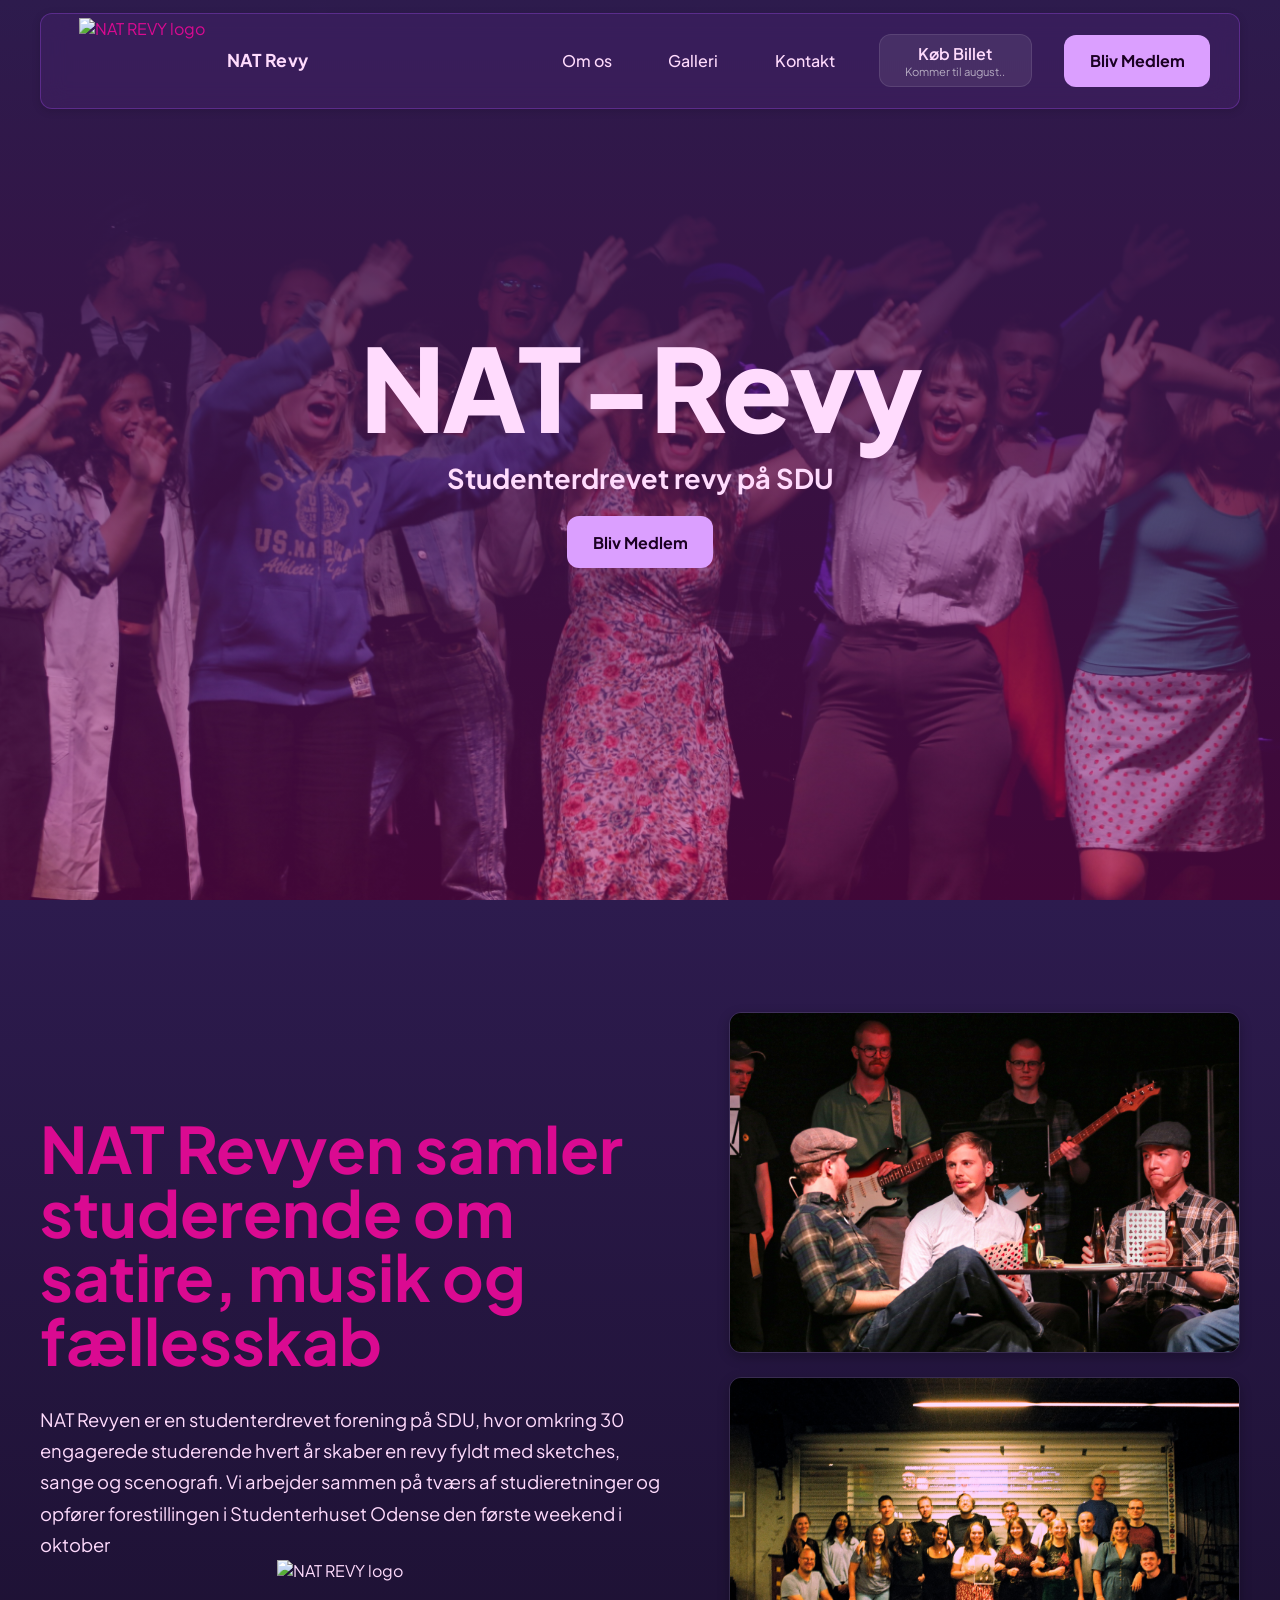
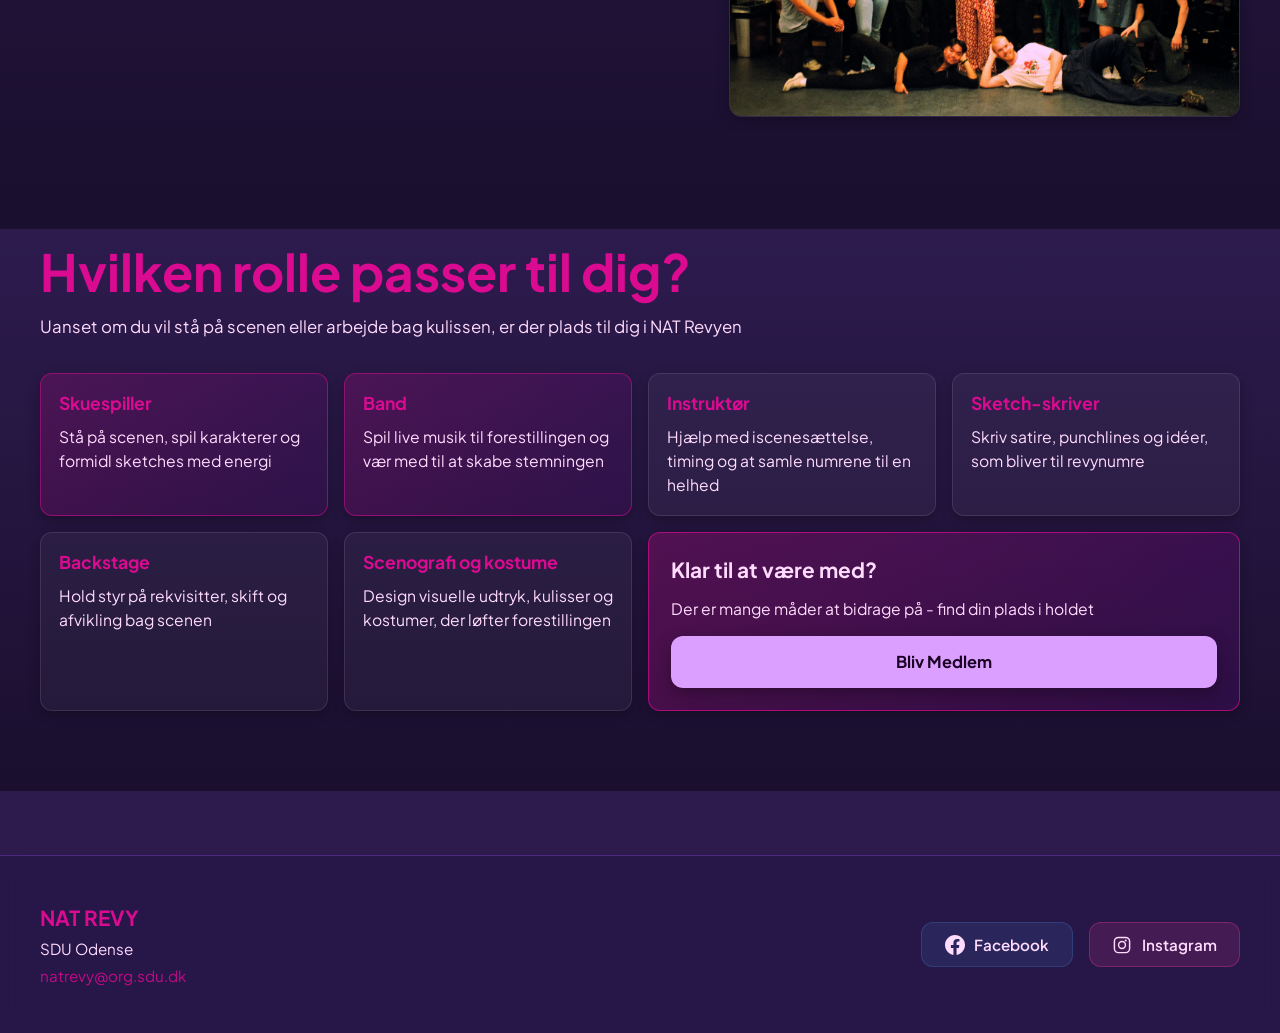
==== index.html @ df9dc354 "Slight style improvements 3" ====
<!DOCTYPE html>
<html lang="da">
<head>
    <meta charset="UTF-8"/>
    <meta name="viewport" content="width=device-width, initial-scale=1.0"/>
    <title>NAT REVY</title>
    <link rel="icon" type="image/png" sizes="32x32" href="images/favicon-32x32.png">
    <link href="https://fonts.googleapis.com/css2?family=Plus+Jakarta+Sans:wght@400;600;700;800&display=swap" rel="stylesheet">
    <link rel="stylesheet" href="style.css"/>
</head>
<body>

<div id="navbar"></div>

<section class="hero">
    <div class="hero-overlay"></div>
    <div class="hero-content">
        <h1>NAT-Revy</h1>
        <h2>Studenterdrevet revy på SDU</h2>
        <a href="tilmeld.html" class="btn-cta">Bliv Medlem</a>
    </div>
</section>

<section class="about">
    <div class="about-inner">

        <div class="about-text-wrapper">
            <h2>NAT Revyen samler studerende om satire, musik og fællesskab</h2>
            <p>
                NAT Revyen er en studenterdrevet forening på SDU, hvor omkring 30 engagerede
                studerende hvert år skaber en revy fyldt med sketches, sange og scenografi.
                Vi arbejder sammen på tværs af studieretninger og opfører forestillingen
                i Studenterhuset Odense den første weekend i oktober
            </p>
            <img src="images/logoNAT.svg" alt="NAT REVY logo" class="about-logo">
        </div>

        <div class="about-images">
            <img src="images/dyt-baat.jpg" alt="Revy forestilling">
            <img src="images/group.jpg" alt="Revy fællesskab">
        </div>
    </div>
</section>
<section class="roles">
    <div class="roles-inner">
        <div class="roles-header">
            <h2>Hvilken rolle passer til dig?</h2>
            <p>Uanset om du vil stå på scenen eller arbejde bag kulissen, er der plads til dig i NAT Revyen</p>
        </div>

        <div class="roles-grid">
            <article class="role-card role-card-featured">
                <div class="role-card-head">
                    <h3>Skuespiller</h3>
                </div>
                <p>Stå på scenen, spil karakterer og formidl sketches med energi</p>
            </article>
            <article class="role-card role-card-featured">
                <div class="role-card-head">
                    <h3>Band</h3>
                </div>
                <p>Spil live musik til forestillingen og vær med til at skabe stemningen</p>
            </article>
            <article class="role-card">
                <div class="role-card-head">
                    <h3>Instruktør</h3>
                </div>
                <p>Hjælp med iscenesættelse, timing og at samle numrene til en helhed</p>
            </article>
            <article class="role-card">
                <div class="role-card-head">
                    <h3>Sketch-skriver</h3>
                </div>
                <p>Skriv satire, punchlines og idéer, som bliver til revynumre</p>
            </article>
            <article class="role-card">
                <div class="role-card-head">
                    <h3>Backstage</h3>
                </div>
                <p>Hold styr på rekvisitter, skift og afvikling bag scenen</p>
            </article>
            <article class="role-card">
                <div class="role-card-head">
                    <h3>Scenografi og kostume</h3>
                </div>
                <p>Design visuelle udtryk, kulisser og kostumer, der løfter forestillingen</p>
            </article>
            <article class="role-card role-card-cta role-card-cta-prominent">
                <h3>Klar til at være med?</h3>
                <p>Der er mange måder at bidrage på - find din plads i holdet</p>
                <a href="tilmeld.html" class="btn-cta">Bliv Medlem</a>
            </article>
        </div>
    </div>
</section>

<div id="footer"></div>

<script>
    document.addEventListener("DOMContentLoaded", async () => {
        const navbarResponse = await fetch("navbar.html");
        document.getElementById("navbar").innerHTML = await navbarResponse.text();

        const hamburger = document.getElementById("hamburger");
        const mobileMenu = document.getElementById("mobileMenu");

        if (hamburger && mobileMenu) {
            hamburger.addEventListener("click", () => {
                mobileMenu.classList.toggle("active");
            });
        }

        const footerResponse = await fetch("footer.html");
        document.getElementById("footer").innerHTML = await footerResponse.text();
    });
</script>

</body>
</html>
---- style.css ----
:root {
    --bg-dark: #2c1b4c;
    --bg-gradient: linear-gradient(to bottom, #2d1b4e 0%, #1a0f2e 100%);
    --text: #ffdbfd;
    --text-muted: rgba(255, 255, 255, 0.6);
    --cta-text: #1b0123;
    --cta-bg: #db9fff;
    --cta-hover-bg: #ffffff;
    --purple: #da0a91;
    --pink: #50096c;
    --border: rgba(255, 255, 255, 0.1);
    --link-border: rgba(255, 255, 255, 0.25);
    --surface: rgba(255, 255, 255, 0.04);
    --surface-strong: rgba(255, 255, 255, 0.08);
    --surface-hover: rgba(255, 255, 255, 0.12);
    --accent-soft: rgba(218, 10, 145, 0.16);
    --accent-border: rgba(218, 10, 145, 0.28);
    --nav-glass-bg: rgba(171, 80, 255, 0.08);
    --nav-glass-border: rgba(171, 80, 255, 0.3);
    --nav-glass-hover: rgba(171, 80, 255, 0.15);
    --nav-glass-border-hover: rgba(171, 80, 255, 0.35);
    --nav-glow: rgba(171, 80, 255, 0.4);
    --footer-bg: rgba(27, 11, 60, 0.25);
    --shadow-soft: 0 2px 8px rgba(0, 0, 0, 0.15);
    --shadow: 0 4px 12px rgba(0, 0, 0, 0.25);
    --transition: 0.25s ease;
    --radius: 12px;
    --hero-overlay-start: #2d1b4d;
    --hero-overlay-end: rgba(216, 23, 184, 0.3);
    --featured-surface: linear-gradient(135deg, rgba(218, 10, 145, 0.2), rgba(80, 9, 108, 0.22));
    --featured-border: rgba(218, 10, 145, 0.55);
    --featured-surface-strong: linear-gradient(135deg, rgba(218, 10, 145, 0.26), rgba(80, 9, 108, 0.32));
    --featured-border-strong: rgba(218, 10, 145, 0.7);
}

* { margin: 0; padding: 0; box-sizing: border-box; }

body {
    font-family: 'Plus Jakarta Sans', sans-serif;
    background: var(--bg-dark);
    color: var(--text);
}

a {
    color: var(--purple);
    text-decoration: underline;
    transition: color var(--transition);
}


.about-text-wrapper a {
    font-weight: 600;
    transition: all var(--transition);
}

.navbar {
    position: fixed;
    width: 100%;
    top: 0;
    z-index: 1000;
    padding: 0.8rem;
}

.nav-inner {
    color: var(--purple);
    max-width: 1200px;
    margin: auto;
    padding: 0.5rem 1.8rem;
    display: flex;
    align-items: center;
    justify-content: space-between;
    backdrop-filter: blur(12px);
    background: var(--nav-glass-bg);
    border: 1px solid var(--nav-glass-border);
    border-radius: var(--radius);
    box-shadow: var(--shadow-soft);
}

.logo {
    display: inline-flex;
    align-items: center;
    gap: 0.6rem;
    text-decoration: none;
    padding: 0.35rem 0.5rem;
    border-radius: 8px;
    border: 1px solid transparent;
    transition: all var(--transition);
}

.logo:hover,
.logo:focus-visible {
    background: transparent;
    border-color: transparent;
}

.logo-text {
    color: var(--text);
    font-weight: 700;
    font-size: 1.1rem;
    letter-spacing: 0.01em;
    line-height: 1;
    display: inline-block;
    padding: 0.45rem 0.7rem;
    border-radius: 8px;
    border: 1px solid transparent;
    transition: all var(--transition);
}

.logo-text:hover,
.logo:focus-visible .logo-text {
    color: var(--text);
    background: var(--nav-glass-hover);
    border-color: var(--nav-glass-border-hover);
}

.logo img {
    height: 85px;
    display: block;
    margin-top: -10px;
    margin-bottom: -10px;
    transition: transform var(--transition), filter var(--transition);
}

.logo:hover img,
.logo:focus-visible img {
    filter: drop-shadow(0 4px 12px var(--nav-glow));
}

.about-logo {
    display: block;
    margin: 0 auto 2rem;
    max-width: 150px;
    height: auto;
    cursor: pointer;
    transform-origin: center;
    transition: transform var(--transition), filter var(--transition);
}

.about-logo:hover,
.about-logo:focus-visible {
    animation: about-logo-bounce 520ms ease;
    filter: drop-shadow(0 6px 14px var(--nav-glow));
}

@keyframes about-logo-bounce {
    0% { transform: scale(1) rotate(0deg); }
    35% { transform: scale(1.08) rotate(-4deg); }
    65% { transform: scale(1.05) rotate(3deg); }
    100% { transform: scale(1.06) rotate(0deg); }
}

@media (prefers-reduced-motion: reduce) {
    .about-logo:hover,
    .about-logo:focus-visible {
        animation: none;
        transform: scale(1.03);
    }
}

.nav-links {
    display: flex;
    align-items: center;
    gap: 2rem;
}

.nav-links a:not(.btn-cta):not(.btn-disabled) {
    color: var(--text);
    text-decoration: none;
    padding: 0.45rem 0.7rem;
    transition: all var(--transition);
    border-radius: 8px;
    font-weight: 500;
    border: 1px solid transparent;
}

.nav-links a:not(.btn-cta):not(.btn-disabled):hover,
.nav-links a.active:not(.btn-cta):not(.btn-disabled),
.mobile-menu a:not(.btn-cta):hover,
.mobile-menu a.active:not(.btn-cta) {
    background: var(--nav-glass-hover);
    border-color: var(--nav-glass-border-hover);
}

.btn-cta {
    background: var(--cta-bg);
    padding: 0.9rem 1.6rem;
    font-weight: bold;
    min-height: 52px;
    display: inline-flex;
    align-items: center;
    justify-content: center;
    border-radius: var(--radius);
    color: var(--cta-text);
    text-decoration: none;
    cursor: pointer;
    transition: all var(--transition);
}

.btn-cta:hover {
    background: var(--cta-hover-bg);
    transform: translateY(-2px);
    color: var(--cta-text);
}

.btn-disabled {
    background: var(--surface-strong);
    color: var(--text);
    border: 1px solid var(--border);
    padding: 0.6rem 1.6rem;
    min-height: 52px;
    border-radius: var(--radius);
    cursor: not-allowed;
    display: inline-flex;
    flex-direction: column;
    justify-content: center;
    align-items: center;
    line-height: 1.1;
    text-decoration: none;
    transition: all var(--transition);
}

.btn-disabled .main-text {
    font-weight: 600;
    color: var(--text);
}

.btn-disabled .sub-text {
    font-size: 0.7rem;
    color: var(--text-muted);
    margin-top: 2px;
}

.btn-disabled:hover { background: var(--surface-hover); }

.hamburger {
    display: none;
    font-size: 1.8rem;
    cursor: pointer;
    color: var(--text);
    transition: color 0.15s ease;
}

.hamburger:hover {
    color: var(--purple);
    border-color: var(--nav-glass-border-hover);
}

.hero {
    height: 100vh;
    background-image: url("images/slutsang.jpg");
    background-size: cover;
    background-position: center;
    position: relative;
    display: flex;
    align-items: center;
    justify-content: center;
    text-align: center;
}

.hero-om-os {
    height: 100vh;
    background-image: url("images/group.jpg");
    background-size: cover;
    background-position: center;
    position: relative;
    display: flex;
    align-items: center;
    justify-content: center;
    text-align: center;
}

.hero-overlay {
    position: absolute;
    inset: 0;
    background: linear-gradient(to bottom, var(--hero-overlay-start), var(--hero-overlay-end));
}

.hero-overlay-om-os {
    position: absolute;
    inset: 0;
    background: linear-gradient(to bottom, var(--hero-overlay-start), var(--hero-overlay-end));
}

.hero-content {
    position: relative;
    max-width: 900px;
    padding: 0 2rem;
    margin: 0 auto;
    width: 100%;
    display: flex;
    flex-direction: column;
    align-items: center;
    gap: 1.2rem;
}

.hero h1,
.hero-om-os h1 {
    font-size: clamp(4rem, 9vw, 9rem);
    line-height: 95%;
    letter-spacing: -0.02em;
    font-weight: 800;
    text-align: center;
}

.hero h2,
.hero-om-os h2 {
    font-size: clamp(1.25rem, 2.2vw, 1.7rem);
    font-weight: 700;
    line-height: 1.35;
    max-width: 24ch;
}

.hero-om-os h3 {
    font-weight: 400;
    max-width: 34ch;
    margin-inline: auto;
}

.about {
    background: var(--bg-gradient);
    color: var(--text);
    padding: 7rem 2rem;
}

.about-inner {
    max-width: 1200px;
    margin: auto;
    display: grid;
    grid-template-columns: 1.1fr 0.9fr;
    gap: 4rem;
    align-items: center;
}

.about-text-wrapper h2 {
    font-size: clamp(2.5rem, 5vw, 4.5rem);
    line-height: 100%;
    margin-bottom: 2rem;
    color: var(--purple);
}

.about-text-wrapper h3 {
    font-size: clamp(1.6rem, 2.8vw, 2.4rem);
    line-height: 100%;
    margin-bottom: 2rem;
    color: var(--purple);
}

.about-text-wrapper h2:not(:first-child),
.about-text-wrapper h3:not(:first-child) { margin-top: 2.5rem; }

.about-text-wrapper p {
    font-size: 1.15rem;
    line-height: 1.7;
    color: var(--text);
}

.about-images {
    display: flex;
    flex-direction: column;
    gap: 1.5rem;
}

.about-images img {
    width: 100%;
    border-radius: var(--radius);
    object-fit: cover;
    box-shadow: var(--shadow);
    border: 1px solid var(--border);
}

.about-om-os {
    position: relative;
    padding-top: 120px;
}

.about-om-os::before {
    content: '';
    position: absolute;
    inset: 0;
    background: linear-gradient(135deg, rgba(45, 27, 78, 0.95) 0%, rgba(26, 15, 46, 0.95) 100%);
    z-index: 1;
}

.about-om-os .about-inner {
    position: relative;
    z-index: 2;
}

.about-page-layout {
    align-items: start;
    grid-template-columns: minmax(0, 1.2fr) minmax(0, 0.8fr);
    gap: 2rem;
}

.about-page-copy {
    display: grid;
    gap: 1.25rem;
}

.about-page-intro,
.about-card,
.contact-panel,
.role-card,
.gallery-grid figure {
    background: var(--surface);
    border: 1px solid var(--border);
    border-radius: var(--radius);
    box-shadow: var(--shadow);
}

.about-page-intro,
.about-card {
    padding: 1.5rem;
}

.about-page-kicker {
    display: inline-flex;
    margin-bottom: 0.9rem;
    padding: 0.35rem 0.75rem;
    border-radius: 999px;
    background: var(--accent-soft);
    border: 1px solid var(--accent-border);
    color: var(--text);
    font-size: 0.85rem;
    font-weight: 700;
    letter-spacing: 0.04em;
    text-transform: uppercase;
}

.highlight {
    color: var(--purple);
}

.about-page-intro h2 {
    font-size: clamp(2.3rem, 4.8vw, 4.2rem);
    line-height: 1;
    margin-bottom: 1rem;
    color: var(--purple);
}

.about-page-intro p {
    color: var(--text);
    font-size: 1.08rem;
    line-height: 1.7;
}

.about-card-list {
    display: grid;
    gap: 1rem;
}

.about-card h3 {
    margin-bottom: 0.85rem;
    color: var(--purple);
    font-size: 1.35rem;
}

.about-card p + p {
    margin-top: 1rem;
}

.about-page-media {
    max-width: none;
    width: 100%;
    display: grid;
    grid-template-columns: 1fr;
    gap: 1rem;
}

.about-page-media img {
    min-height: 0;
    aspect-ratio: 4 / 3;
}

.contact-page {
    padding: 140px 2rem 5rem;
}

.contact-layout {
    grid-template-columns: minmax(0, 680px);
    justify-content: center;
    align-items: center;
}

.contact-simple {
    max-width: 680px;
    margin: 0 auto;
    display: grid;
    justify-items: center;
    text-align: center;
}

.contact-simple h2 {
    margin-top: 0.5rem;
}

.contact-simple p {
    max-width: 34rem;
}

.contact-panel {
    margin: 2rem auto 0;
    display: grid;
    gap: 1.1rem;
    padding: 1.4rem;
    width: min(100%, 20rem);
}

.contact-item {
    text-align: left;
}

.contact-item h3 {
    margin: 0 0 0.45rem;
    color: var(--purple);
    font-size: 1.1rem;
}

.contact-link {
    display: inline-flex;
    align-items: center;
    color: var(--text);
    font-weight: 700;
    text-decoration: none;
    border-bottom: 1px solid var(--link-border);
    transition: color var(--transition), border-color var(--transition);
}

.contact-link:hover {
    color: var(--cta-bg);
    border-color: var(--cta-bg);
}

.contact-panel .btn-cta {
    justify-self: start;
    margin-top: 0.35rem;
}

.roles {
    background: var(--bg-gradient);
    padding: 1rem 2rem 5rem;
}

.roles-inner {
    max-width: 1200px;
    margin: 0 auto;
}

.roles-header {
    max-width: 760px;
    margin-bottom: 2rem;
    text-align: left;
}

.roles-header h2 {
    font-size: clamp(2rem, 4.5vw, 3.2rem);
    line-height: 1.05;
    margin-bottom: 0.9rem;
    color: var(--purple);
}

.roles-header p {
    color: var(--text);
    font-size: 1.05rem;
    line-height: 1.65;
}

.roles-grid {
    display: grid;
    grid-template-columns: repeat(4, minmax(0, 1fr));
    gap: 1rem;
}

.role-card {
    padding: 1.1rem;
    transition: transform var(--transition), box-shadow var(--transition), border-color var(--transition), background var(--transition);
}

.role-card-head {
    margin-bottom: 0.7rem;
}

.role-card-featured {
    background: var(--featured-surface);
    border-color: var(--featured-border);
}

.role-card h3 {
    color: var(--purple);
    font-size: 1.1rem;
    margin-bottom: 0;
}

.role-card p {
    color: var(--text);
    font-size: 0.98rem;
    line-height: 1.55;
}

.role-card-cta {
    display: flex;
    flex-direction: column;
    justify-content: space-between;
    gap: 0.9rem;
}

.role-card-cta-prominent {
    background: var(--featured-surface-strong);
    border-color: var(--featured-border-strong);
    padding: 1.4rem;
    grid-column: span 2;
}

.role-card-cta-prominent h3 {
    font-size: 1.3rem;
    color: var(--text);
}

.role-card-cta-prominent .btn-cta {
    font-size: 1.02rem;
    font-weight: 700;
    box-shadow: 0 6px 16px rgba(0, 0, 0, 0.28);
}

.footer {
    background: var(--footer-bg);
    backdrop-filter: blur(12px);
    border-top: 1px solid var(--nav-glass-border);
    color: var(--purple);
    padding: 3rem 1.8rem;
    margin-top: 4rem;
}

.footer-inner {
    max-width: 1200px;
    margin: auto;
    display: flex;
    justify-content: space-between;
    align-items: center;
    flex-wrap: wrap;
    gap: 2rem;
}

.footer-content { flex: 1; }

.footer-brand {
    display: flex;
    flex-direction: column;
    gap: 0.5rem;
}

.footer-brand strong {
    font-size: 1.3rem;
    color: var(--purple);
    font-weight: 700;
}

.footer-brand p {
    color: var(--text);
    font-size: 0.95rem;
    margin: 0;
}

.footer-email {
    color: var(--purple) !important;
    text-decoration: none;
    opacity: 0.85;
    transition: opacity var(--transition);
}

.footer-email:hover { opacity: 1; }

.footer-social {
    display: flex;
    gap: 1rem;
    align-items: center;
}

.social-btn {
    display: inline-flex;
    align-items: center;
    justify-content: center;
    gap: 0.6rem;
    padding: 0.7rem 1.4rem;
    border-radius: var(--radius);
    font-weight: 600;
    text-decoration: none;
    transition: all var(--transition);
    color: var(--text);
    font-size: 0.95rem;
    border: 1px solid var(--border);
    background: rgba(171, 80, 255, 0.1);
}

.social-btn:hover {
    background: rgba(171, 80, 255, 0.25);
    border-color: var(--purple);
    transform: translateY(-2px);
    box-shadow: var(--shadow);
}

.facebook-btn {
    background: rgba(59, 89, 152, 0.25);
    border-color: rgba(59, 89, 152, 0.5);
}

.facebook-btn:hover {
    background: rgba(59, 89, 152, 0.5);
    border-color: #3b5998;
}

.instagram-btn {
    background: rgba(193, 53, 132, 0.2);
    border-color: rgba(193, 53, 132, 0.45);
}

.instagram-btn:hover {
    background: rgba(225, 48, 108, 0.35);
    border-color: rgba(225, 48, 108, 0.7);
}

.social-btn svg { display: inline-block; }

.mobile-menu {
    display: none;
    flex-direction: column;
    gap: 1.5rem;
    padding: 2rem;
    background: var(--nav-glass-bg);
    backdrop-filter: blur(12px);
    border-top: 1px solid var(--nav-glass-border);
    border-radius: 0 0 var(--radius) var(--radius);
    text-align: center;
    margin-top: 0.5rem;
}

.mobile-menu.active { display: flex; }

.mobile-menu a:not(.btn-cta) {
    color: var(--text);
    padding: 0.8rem;
    border-radius: 8px;
    transition: all var(--transition);
    text-decoration: none;
    border: 1px solid var(--nav-glass-border);
}

.gallery-page {
    background: var(--bg-gradient);
    padding: 140px 2rem 4rem;
}

.gallery-inner {
    max-width: 1200px;
    margin: 0 auto;
}

.gallery-header {
    max-width: 760px;
    margin: 0 auto 2.5rem;
    text-align: center;
}

.gallery-header h2 {
    font-size: clamp(2.5rem, 5vw, 4.5rem);
    line-height: 100%;
    margin-bottom: 1rem;
    color: var(--purple);
}

.gallery-header p {
    font-size: 1.1rem;
    line-height: 1.7;
    color: var(--text);
    max-width: 60ch;
    margin: 0 auto;
}

.gallery-grid {
    display: grid;
    grid-template-columns: repeat(2, minmax(0, 1fr));
    gap: 1.25rem;
}

.gallery-grid figure {
    margin: 0;
    overflow: hidden;
}

.gallery-grid img {
    width: 100%;
    aspect-ratio: 4 / 3;
    object-fit: cover;
    display: block;
}

@media (max-width: 1000px) {
    .nav-links { display: none; }
    .hamburger { display: block; }
    .about-inner { grid-template-columns: 1fr; }
    .about-page-layout { grid-template-columns: 1fr; }
    .roles-grid { grid-template-columns: repeat(2, minmax(0, 1fr)); }
    .role-card-cta-prominent { grid-column: span 2; }
    .gallery-grid {
        grid-template-columns: repeat(2, minmax(0, 1fr));
    }
    .footer-inner {
        flex-direction: column;
        text-align: center;
    }
    .footer-social {
        justify-content: center;
        width: 100%;
    }
    .social-btn {
        flex: 1;
        max-width: 200px;
    }
}

@media (max-width: 680px) {
    .about-page-intro,
    .about-card { padding: 1.25rem; }
    .about-page-media { grid-template-columns: 1fr; }
    .contact-page { padding: 132px 1rem 4rem; }
    .gallery-page { padding: 132px 1rem 4rem; }
    .contact-panel { padding: 1.2rem; }
    .roles { padding: 1rem 1rem 4rem; }
    .roles-grid { grid-template-columns: 1fr; }
    .role-card-cta-prominent { grid-column: auto; }
    .gallery-grid { grid-template-columns: 1fr; }
}
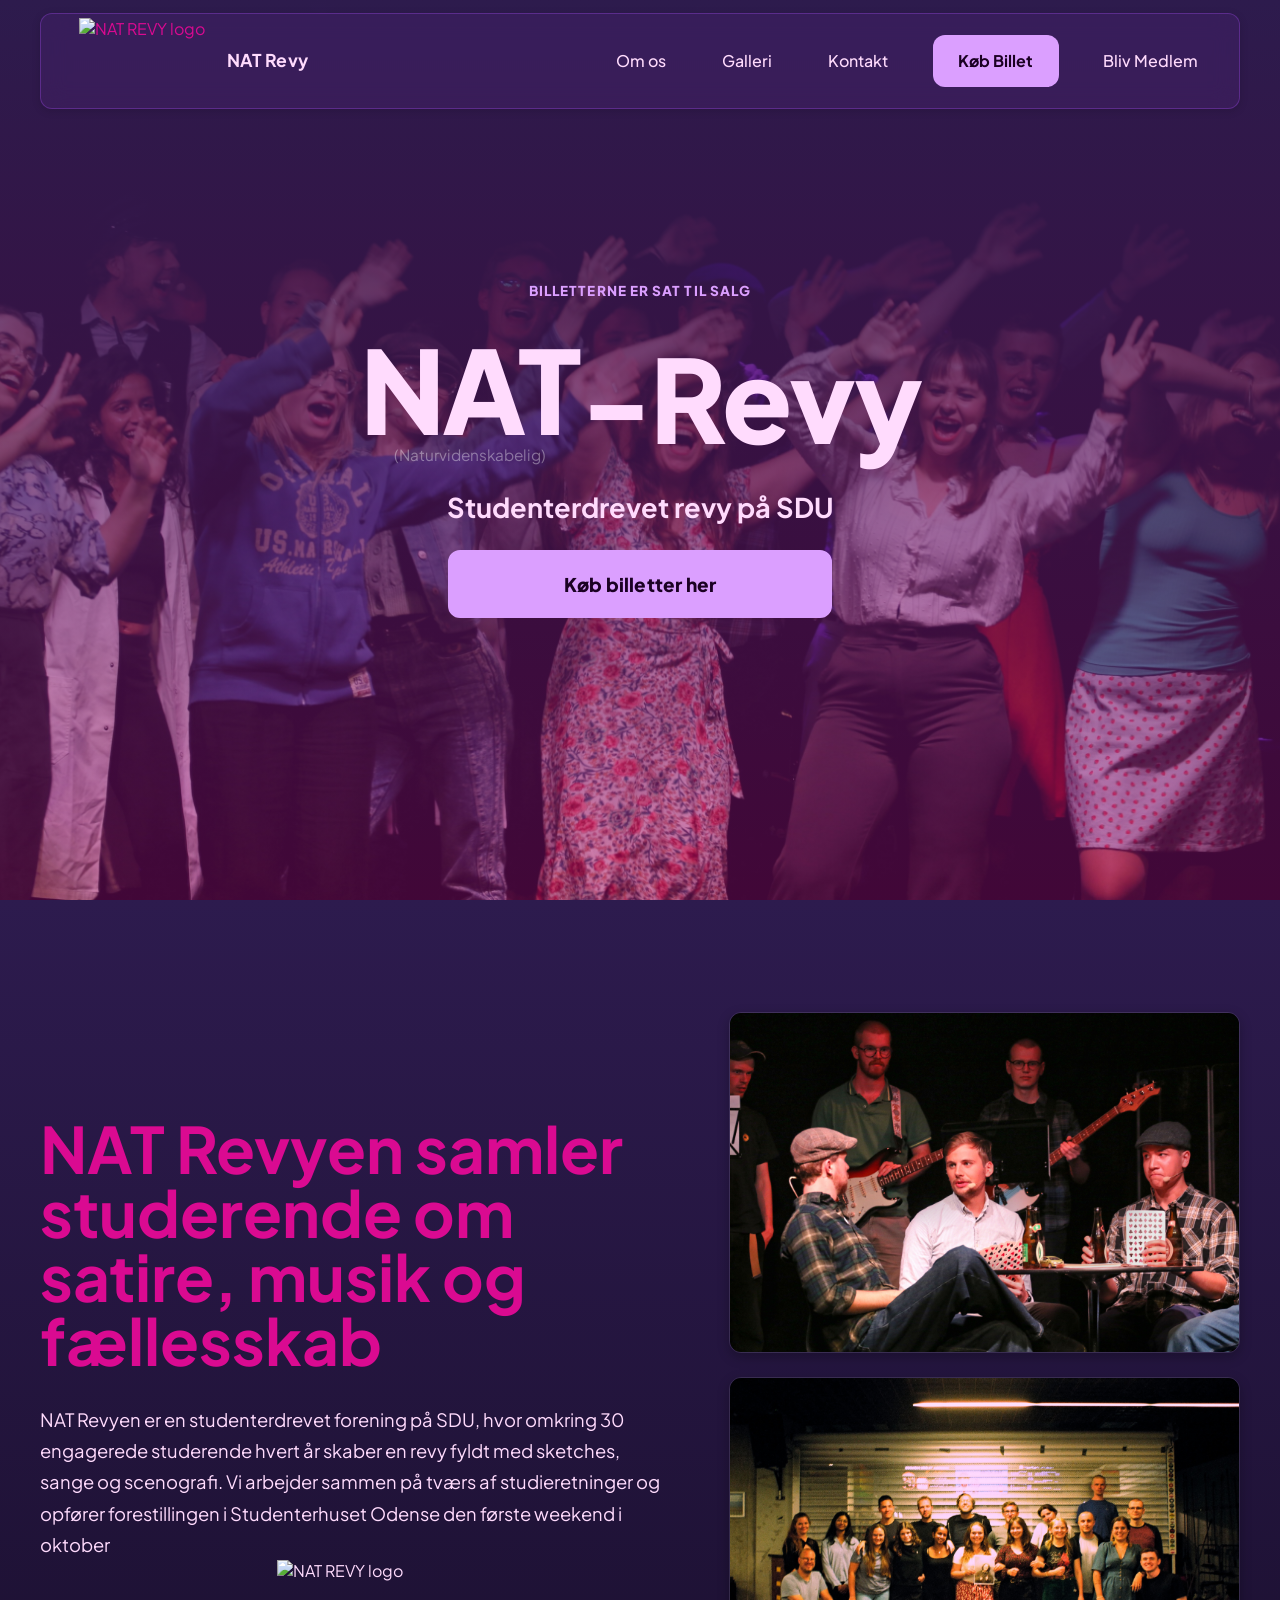
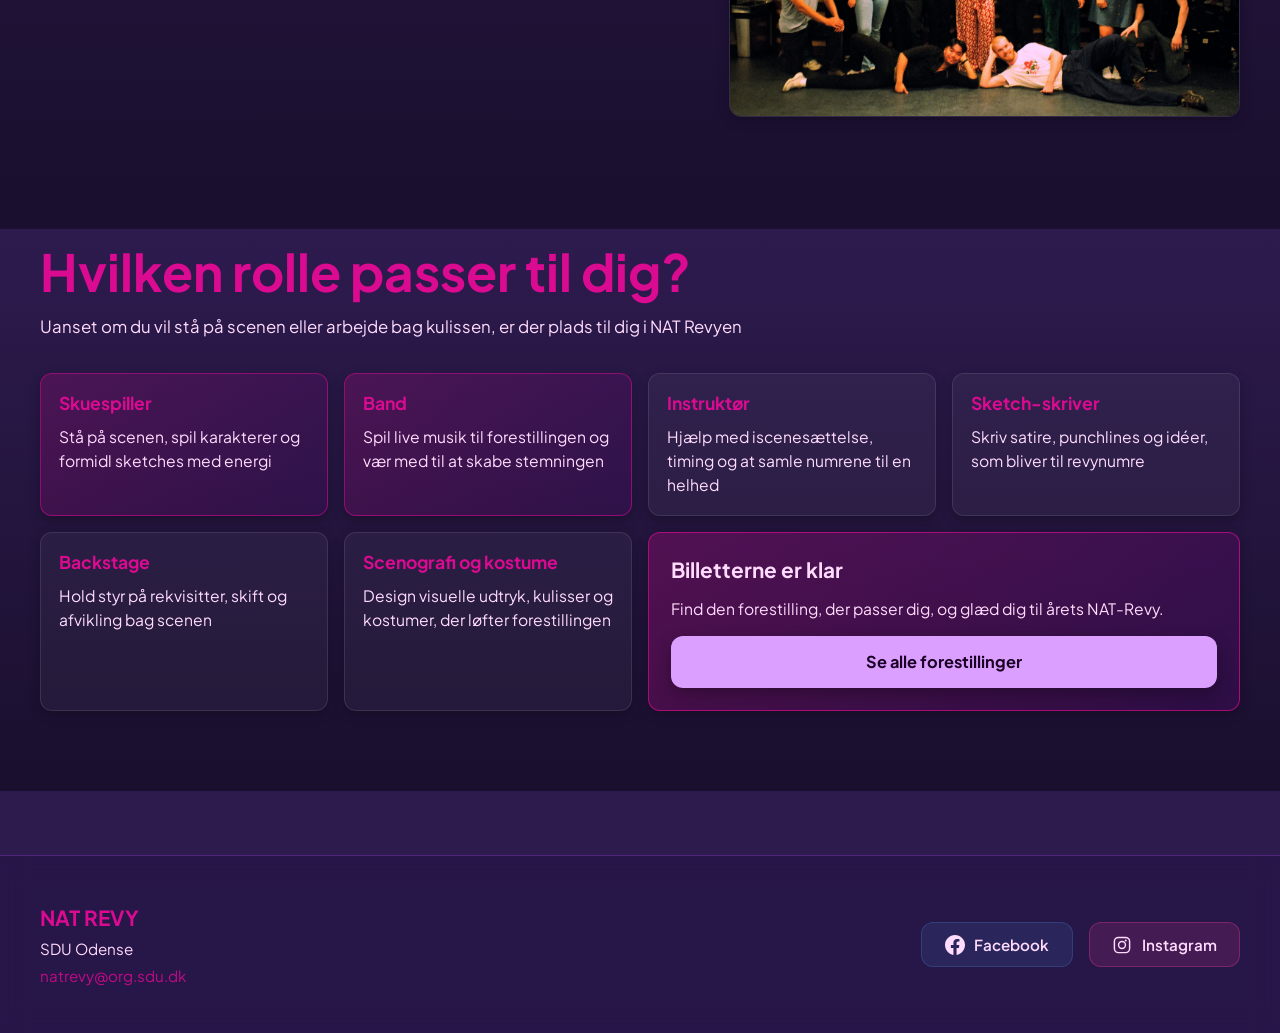
==== commit dd851293: "Update styles for CTA" ====
--- a/index.html
+++ b/index.html
@@ -3,6 +3,13 @@
 <head>
     <meta charset="UTF-8"/>
     <meta name="viewport" content="width=device-width, initial-scale=1.0"/>
+    <meta property="og:url" content="https://natrevyen.sdu.dk/" />
+    <meta property="og:title" content="NAT-Revyen på SDU" />
+    <meta property="og:description" content="NAT-Revyen er en forening
+					     på SDU skabt af studerende
+					     for studerende - med fokus på
+					     satire, musik, scenekunst og 
+					     fællesskab" />
     <title>NAT REVY</title>
     <link rel="icon" type="image/png" sizes="32x32" href="images/favicon-32x32.png">
     <link href="https://fonts.googleapis.com/css2?family=Plus+Jakarta+Sans:wght@400;600;700;800&display=swap" rel="stylesheet">
@@ -15,9 +22,10 @@
 <section class="hero">
     <div class="hero-overlay"></div>
     <div class="hero-content">
-        <h1>NAT-Revy</h1>
+        <p class="hero-kicker">Billetterne er sat til salg</p>
+        <h1 class="hero-title"><span class="hero-title-nat">NAT<small>(Naturvidenskabelig)</small></span>-Revy</h1>
         <h2>Studenterdrevet revy på SDU</h2>
-        <a href="tilmeld.html" class="btn-cta">Bliv Medlem</a>
+        <a href="billetter.html" class="btn-cta hero-ticket-cta">Køb billetter her</a>
     </div>
 </section>
 
@@ -86,9 +94,9 @@
                 <p>Design visuelle udtryk, kulisser og kostumer, der løfter forestillingen</p>
             </article>
             <article class="role-card role-card-cta role-card-cta-prominent">
-                <h3>Klar til at være med?</h3>
-                <p>Der er mange måder at bidrage på - find din plads i holdet</p>
-                <a href="tilmeld.html" class="btn-cta">Bliv Medlem</a>
+                <h3>Billetterne er klar</h3>
+                <p>Find den forestilling, der passer dig, og glæd dig til årets NAT-Revy.</p>
+                <a href="billetter.html" class="btn-cta">Se alle forestillinger</a>
             </article>
         </div>
     </div>
--- a/style.css
+++ b/style.css
@@ -257,6 +257,41 @@
     text-align: center;
 }
 
+.hero-kicker,
+.ticket-kicker {
+    color: var(--cta-bg);
+    font-size: 0.85rem;
+    font-weight: 800;
+    letter-spacing: 0.08em;
+    text-transform: uppercase;
+}
+
+.hero-kicker {
+    margin-bottom: 1rem;
+}
+
+.hero-ticket-cta {
+    min-width: min(100%, 24rem);
+    min-height: 68px;
+    padding: 1.05rem 2.2rem;
+    border: 2px solid var(--cta-bg);
+    font-size: 1.18rem;
+    font-weight: 800;
+    letter-spacing: 0.01em;
+    animation: ticket-cta-pulse 2.4s ease-in-out infinite;
+}
+
+@keyframes ticket-cta-pulse {
+    0%, 100% { transform: scale(1); }
+    50% { transform: scale(1.04); }
+}
+
+@media (prefers-reduced-motion: reduce) {
+    .hero-ticket-cta {
+        animation: none;
+    }
+}
+
 .hero-om-os {
     height: 100vh;
     background-image: url("images/group.jpg");
@@ -302,11 +337,36 @@
     text-align: center;
 }
 
+.hero-title {
+    display: flex;
+    align-items: center;
+    justify-content: center;
+}
+
+.hero-title-nat {
+    display: inline-flex;
+    flex-direction: column;
+    align-items: center;
+}
+
+.hero-title-nat small {
+    display: block;
+    color: var(--text-muted);
+    font-size: clamp(0.55rem, 1.2vw, 1rem);
+    font-weight: 400;
+    letter-spacing: 0;
+    line-height: 1;
+    margin-top: 0.25rem;
+    opacity: 0.62;
+    white-space: nowrap;
+}
+
 .hero h2,
 .hero-om-os h2 {
     font-size: clamp(1.25rem, 2.2vw, 1.7rem);
     font-weight: 700;
     line-height: 1.35;
+    margin: 0.45rem 0 0.35rem;
     max-width: 24ch;
 }
 
@@ -534,6 +594,36 @@
 .contact-panel .btn-cta {
     justify-self: start;
     margin-top: 0.35rem;
+}
+
+.ticket-panel {
+    width: min(100%, 32rem);
+}
+
+.ticket-link {
+    justify-content: space-between;
+    width: 100%;
+    padding: 1rem 1.1rem;
+    border-bottom: 1px solid var(--link-border);
+}
+
+.ticket-link > span:first-child {
+    display: flex;
+    flex-direction: column;
+    gap: 0.15rem;
+}
+
+.ticket-link strong {
+    font-size: 1.1rem;
+}
+
+.ticket-link small {
+    color: var(--text-muted);
+    font-size: 0.8rem;
+}
+
+.ticket-link:last-child {
+    border-bottom: 0;
 }
 
 .roles {
@@ -830,3 +920,4 @@
     .role-card-cta-prominent { grid-column: auto; }
     .gallery-grid { grid-template-columns: 1fr; }
 }
+
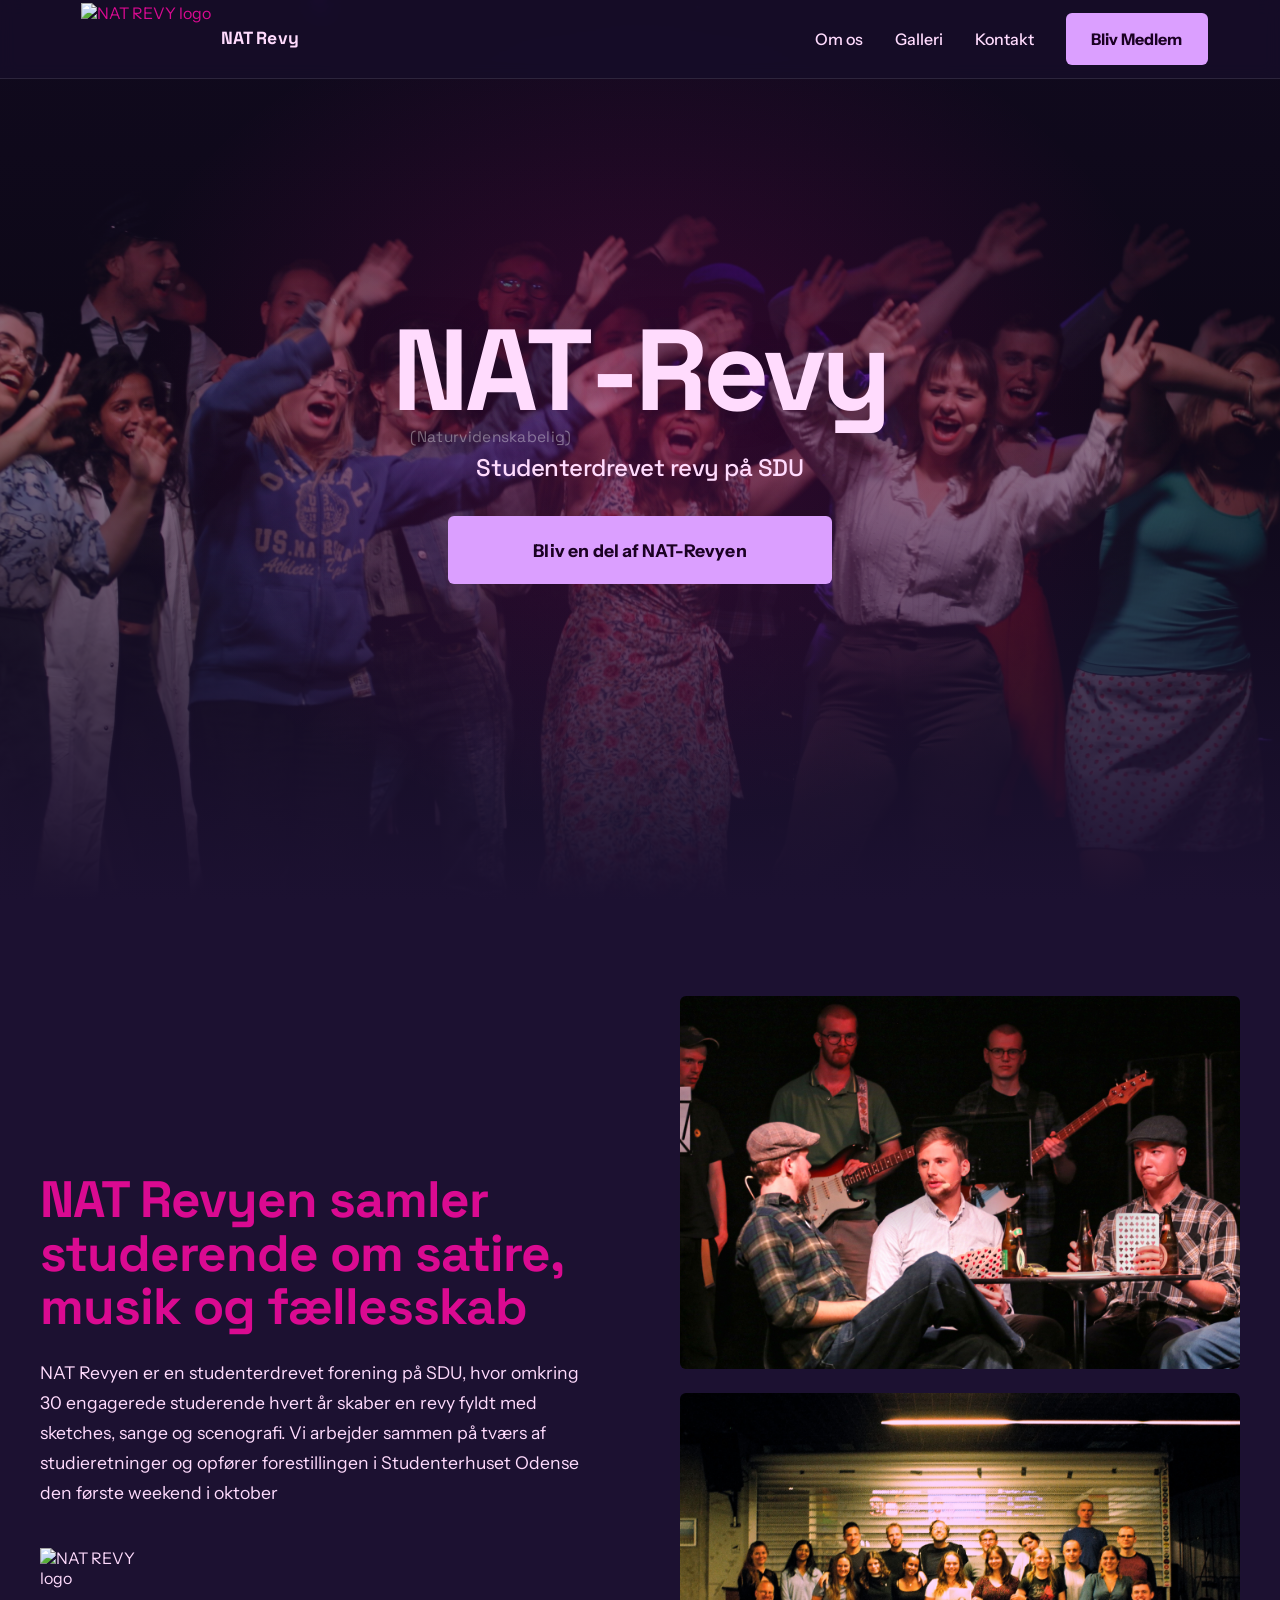
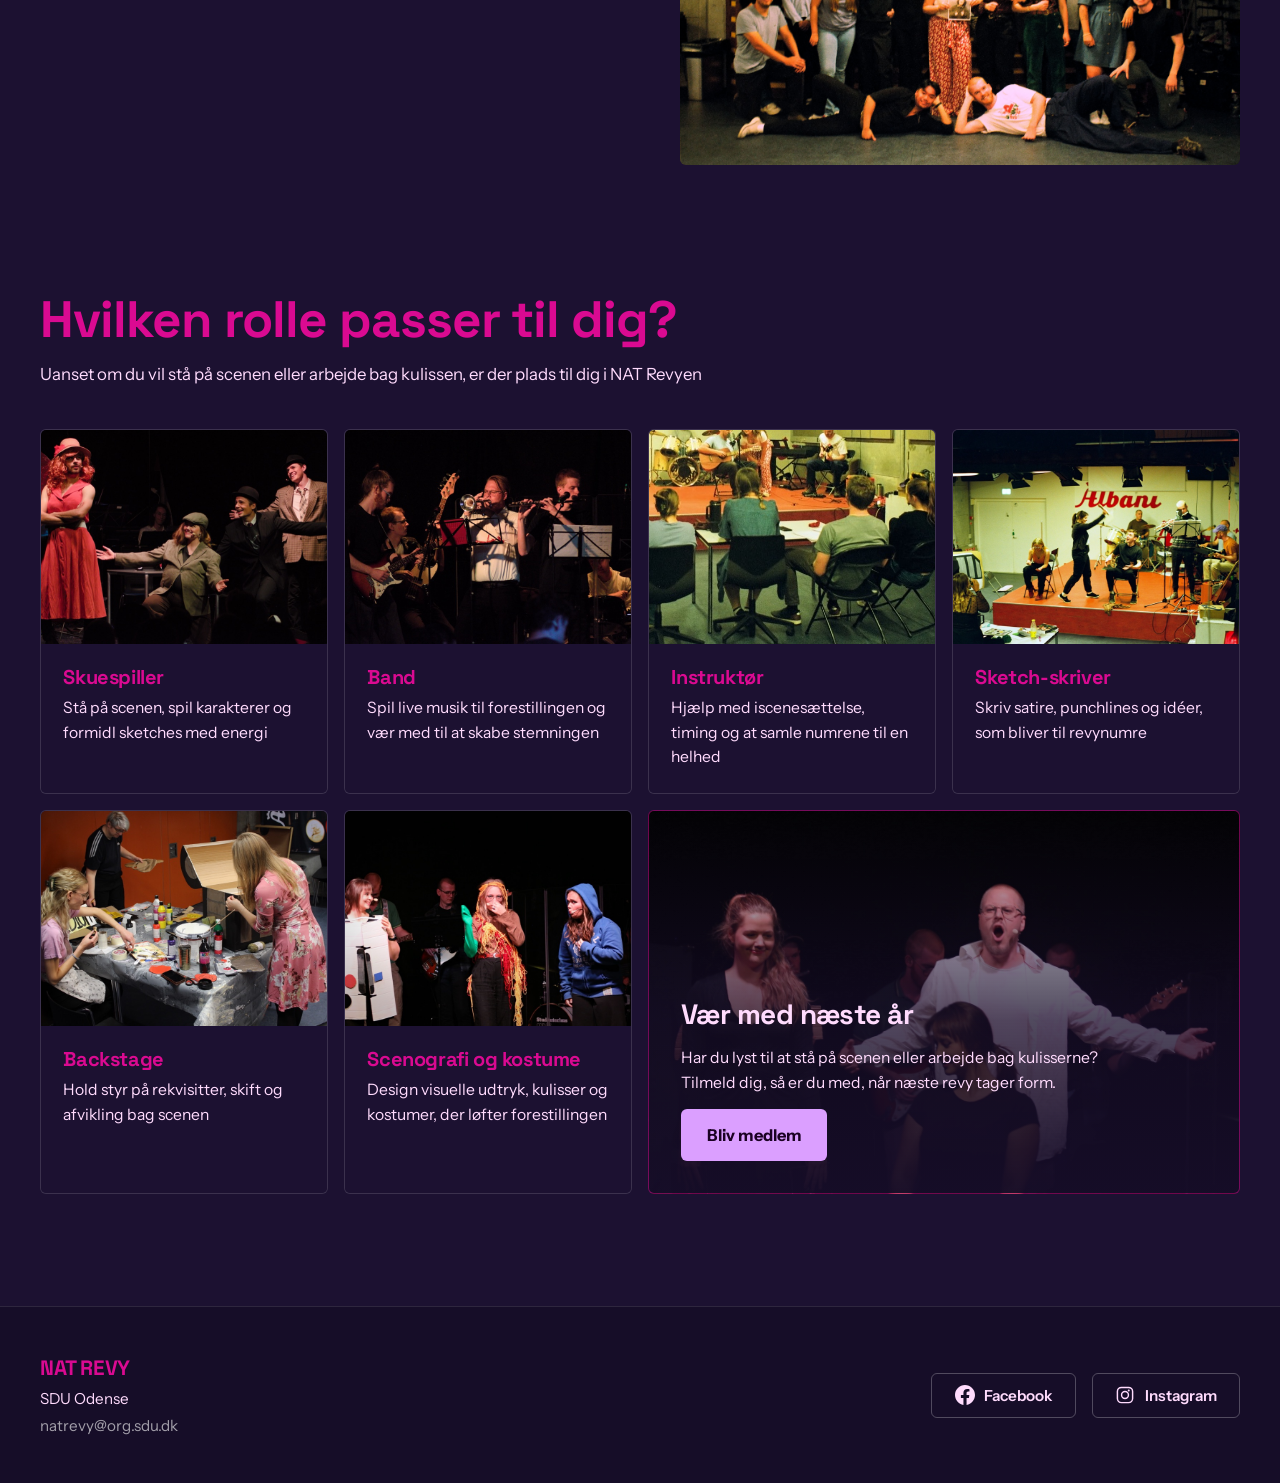
==== commit b9ad2cf6: "Fjernet billetsalg, nye billeder role role-cards" ====
--- a/index.html
+++ b/index.html
@@ -12,7 +12,7 @@
 					     fællesskab" />
     <title>NAT REVY</title>
     <link rel="icon" type="image/png" sizes="32x32" href="images/favicon-32x32.png">
-    <link href="https://fonts.googleapis.com/css2?family=Plus+Jakarta+Sans:wght@400;600;700;800&display=swap" rel="stylesheet">
+    <link href="https://fonts.googleapis.com/css2?family=Space+Grotesk:wght@500..700&family=Instrument+Sans:wght@400..700&display=swap" rel="stylesheet">
     <link rel="stylesheet" href="style.css"/>
 </head>
 <body>
@@ -22,10 +22,9 @@
 <section class="hero">
     <div class="hero-overlay"></div>
     <div class="hero-content">
-        <p class="hero-kicker">Billetterne er sat til salg</p>
         <h1 class="hero-title"><span class="hero-title-nat">NAT<small>(Naturvidenskabelig)</small></span>-Revy</h1>
         <h2>Studenterdrevet revy på SDU</h2>
-        <a href="billetter.html" class="btn-cta hero-ticket-cta">Køb billetter her</a>
+        <a href="tilmeld.html" class="btn-cta hero-ticket-cta">Bliv en del af NAT-Revyen</a>
     </div>
 </section>
 
@@ -57,46 +56,54 @@
         </div>
 
         <div class="roles-grid">
-            <article class="role-card role-card-featured">
-                <div class="role-card-head">
+            <article class="role-card">
+                <img class="role-card-img" src="images/roles/skuespiller.jpg" alt="Skuespillere i en sketch" loading="lazy">
+                <div class="role-card-body">
                     <h3>Skuespiller</h3>
+                    <p>Stå på scenen, spil karakterer og formidl sketches med energi</p>
                 </div>
-                <p>Stå på scenen, spil karakterer og formidl sketches med energi</p>
-            </article>
-            <article class="role-card role-card-featured">
-                <div class="role-card-head">
-                    <h3>Band</h3>
-                </div>
-                <p>Spil live musik til forestillingen og vær med til at skabe stemningen</p>
             </article>
             <article class="role-card">
-                <div class="role-card-head">
-                    <h3>Instruktør</h3>
+                <img class="role-card-img" src="images/roles/band.jpg" alt="Bandet spiller live" loading="lazy">
+                <div class="role-card-body">
+                    <h3>Band</h3>
+                    <p>Spil live musik til forestillingen og vær med til at skabe stemningen</p>
                 </div>
-                <p>Hjælp med iscenesættelse, timing og at samle numrene til en helhed</p>
             </article>
             <article class="role-card">
-                <div class="role-card-head">
-                    <h3>Sketch-skriver</h3>
+                <img class="role-card-img" src="images/roles/instruktoer.jpg" alt="Prøve på scenen" loading="lazy">
+                <div class="role-card-body">
+                    <h3>Instruktør</h3>
+                    <p>Hjælp med iscenesættelse, timing og at samle numrene til en helhed</p>
                 </div>
-                <p>Skriv satire, punchlines og idéer, som bliver til revynumre</p>
             </article>
             <article class="role-card">
-                <div class="role-card-head">
-                    <h3>Backstage</h3>
+                <img class="role-card-img" src="images/roles/sketch.jpg" alt="Holdet samlet om manuskripterne" loading="lazy">
+                <div class="role-card-body">
+                    <h3>Sketch-skriver</h3>
+                    <p>Skriv satire, punchlines og idéer, som bliver til revynumre</p>
                 </div>
-                <p>Hold styr på rekvisitter, skift og afvikling bag scenen</p>
             </article>
             <article class="role-card">
-                <div class="role-card-head">
+                <img class="role-card-img" src="images/roles/backstage.jpg" alt="Medlemmer maler og bygger rekvisitter" loading="lazy">
+                <div class="role-card-body">
+                    <h3>Backstage</h3>
+                    <p>Hold styr på rekvisitter, skift og afvikling bag scenen</p>
+                </div>
+            </article>
+            <article class="role-card">
+                <img class="role-card-img" src="images/roles/kostume.jpg" alt="Skuespillere i kostumer" loading="lazy">
+                <div class="role-card-body">
                     <h3>Scenografi og kostume</h3>
+                    <p>Design visuelle udtryk, kulisser og kostumer, der løfter forestillingen</p>
                 </div>
-                <p>Design visuelle udtryk, kulisser og kostumer, der løfter forestillingen</p>
             </article>
             <article class="role-card role-card-cta role-card-cta-prominent">
-                <h3>Billetterne er klar</h3>
-                <p>Find den forestilling, der passer dig, og glæd dig til årets NAT-Revy.</p>
-                <a href="billetter.html" class="btn-cta">Se alle forestillinger</a>
+                <div class="role-card-body">
+                    <h3>Vær med næste år</h3>
+                    <p>Har du lyst til at stå på scenen eller arbejde bag kulisserne? Tilmeld dig, så er du med, når næste revy tager form.</p>
+                    <a href="tilmeld.html" class="btn-cta">Bliv medlem</a>
+                </div>
             </article>
         </div>
     </div>
--- a/style.css
+++ b/style.css
@@ -1,6 +1,5 @@
 :root {
-    --bg-dark: #2c1b4c;
-    --bg-gradient: linear-gradient(to bottom, #2d1b4e 0%, #1a0f2e 100%);
+    --bg-dark: #1c1131;
     --text: #ffdbfd;
     --text-muted: rgba(255, 255, 255, 0.6);
     --cta-text: #1b0123;
@@ -15,30 +14,29 @@
     --surface-hover: rgba(255, 255, 255, 0.12);
     --accent-soft: rgba(218, 10, 145, 0.16);
     --accent-border: rgba(218, 10, 145, 0.28);
-    --nav-glass-bg: rgba(171, 80, 255, 0.08);
-    --nav-glass-border: rgba(171, 80, 255, 0.3);
-    --nav-glass-hover: rgba(171, 80, 255, 0.15);
+    --nav-bg: #160d28;
     --nav-glass-border-hover: rgba(171, 80, 255, 0.35);
     --nav-glow: rgba(171, 80, 255, 0.4);
-    --footer-bg: rgba(27, 11, 60, 0.25);
-    --shadow-soft: 0 2px 8px rgba(0, 0, 0, 0.15);
-    --shadow: 0 4px 12px rgba(0, 0, 0, 0.25);
     --transition: 0.25s ease;
-    --radius: 12px;
-    --hero-overlay-start: #2d1b4d;
-    --hero-overlay-end: rgba(216, 23, 184, 0.3);
-    --featured-surface: linear-gradient(135deg, rgba(218, 10, 145, 0.2), rgba(80, 9, 108, 0.22));
-    --featured-border: rgba(218, 10, 145, 0.55);
-    --featured-surface-strong: linear-gradient(135deg, rgba(218, 10, 145, 0.26), rgba(80, 9, 108, 0.32));
-    --featured-border-strong: rgba(218, 10, 145, 0.7);
+    --radius: 6px;
+    --hero-overlay-start: rgba(22, 13, 40, 0.75);
+    --hero-overlay-end: var(--bg-dark);
 }
 
 * { margin: 0; padding: 0; box-sizing: border-box; }
 
 body {
-    font-family: 'Plus Jakarta Sans', sans-serif;
+    font-family: 'Instrument Sans', system-ui, sans-serif;
     background: var(--bg-dark);
     color: var(--text);
+    -webkit-font-smoothing: antialiased;
+}
+
+h1, h2, h3,
+.logo-text,
+.footer-brand strong {
+    font-family: 'Space Grotesk', system-ui, sans-serif;
+    letter-spacing: -0.02em;
 }
 
 a {
@@ -58,22 +56,19 @@
     width: 100%;
     top: 0;
     z-index: 1000;
-    padding: 0.8rem;
+    background: rgba(22, 13, 40, 0.88);
+    backdrop-filter: blur(8px);
+    border-bottom: 1px solid var(--border);
 }
 
 .nav-inner {
     color: var(--purple);
     max-width: 1200px;
     margin: auto;
-    padding: 0.5rem 1.8rem;
+    padding: 0.4rem 2rem;
     display: flex;
     align-items: center;
     justify-content: space-between;
-    backdrop-filter: blur(12px);
-    background: var(--nav-glass-bg);
-    border: 1px solid var(--nav-glass-border);
-    border-radius: var(--radius);
-    box-shadow: var(--shadow-soft);
 }
 
 .logo {
@@ -100,36 +95,19 @@
     letter-spacing: 0.01em;
     line-height: 1;
     display: inline-block;
-    padding: 0.45rem 0.7rem;
-    border-radius: 8px;
-    border: 1px solid transparent;
-    transition: all var(--transition);
-}
-
-.logo-text:hover,
-.logo:focus-visible .logo-text {
-    color: var(--text);
-    background: var(--nav-glass-hover);
-    border-color: var(--nav-glass-border-hover);
 }
 
 .logo img {
-    height: 85px;
+    height: 72px;
     display: block;
     margin-top: -10px;
     margin-bottom: -10px;
-    transition: transform var(--transition), filter var(--transition);
-}
-
-.logo:hover img,
-.logo:focus-visible img {
-    filter: drop-shadow(0 4px 12px var(--nav-glow));
 }
 
 .about-logo {
     display: block;
-    margin: 0 auto 2rem;
-    max-width: 150px;
+    margin: 2.5rem 0 0;
+    max-width: 110px;
     height: auto;
     cursor: pointer;
     transform-origin: center;
@@ -166,19 +144,21 @@
 .nav-links a:not(.btn-cta):not(.btn-disabled) {
     color: var(--text);
     text-decoration: none;
-    padding: 0.45rem 0.7rem;
-    transition: all var(--transition);
-    border-radius: 8px;
+    padding: 0.45rem 0;
+    transition: color var(--transition);
     font-weight: 500;
-    border: 1px solid transparent;
 }
 
 .nav-links a:not(.btn-cta):not(.btn-disabled):hover,
 .nav-links a.active:not(.btn-cta):not(.btn-disabled),
 .mobile-menu a:not(.btn-cta):hover,
 .mobile-menu a.active:not(.btn-cta) {
-    background: var(--nav-glass-hover);
-    border-color: var(--nav-glass-border-hover);
+    color: var(--cta-bg);
+}
+
+.nav-links a.active:not(.btn-cta):not(.btn-disabled) {
+    text-decoration: underline;
+    text-underline-offset: 6px;
 }
 
 .btn-cta {
@@ -193,12 +173,11 @@
     color: var(--cta-text);
     text-decoration: none;
     cursor: pointer;
-    transition: all var(--transition);
+    transition: background var(--transition);
 }
 
 .btn-cta:hover {
     background: var(--cta-hover-bg);
-    transform: translateY(-2px);
     color: var(--cta-text);
 }
 
@@ -274,22 +253,9 @@
     min-width: min(100%, 24rem);
     min-height: 68px;
     padding: 1.05rem 2.2rem;
-    border: 2px solid var(--cta-bg);
-    font-size: 1.18rem;
-    font-weight: 800;
+    font-size: 1.1rem;
+    font-weight: 700;
     letter-spacing: 0.01em;
-    animation: ticket-cta-pulse 2.4s ease-in-out infinite;
-}
-
-@keyframes ticket-cta-pulse {
-    0%, 100% { transform: scale(1); }
-    50% { transform: scale(1.04); }
-}
-
-@media (prefers-reduced-motion: reduce) {
-    .hero-ticket-cta {
-        animation: none;
-    }
 }
 
 .hero-om-os {
@@ -307,13 +273,15 @@
 .hero-overlay {
     position: absolute;
     inset: 0;
-    background: linear-gradient(to bottom, var(--hero-overlay-start), var(--hero-overlay-end));
+    background:
+        radial-gradient(ellipse at 50% 45%, rgba(218, 10, 145, 0.18), transparent 60%),
+        linear-gradient(to bottom, var(--hero-overlay-start) 0%, rgba(28, 17, 49, 0.45) 45%, var(--hero-overlay-end) 100%);
 }
 
 .hero-overlay-om-os {
     position: absolute;
     inset: 0;
-    background: linear-gradient(to bottom, var(--hero-overlay-start), var(--hero-overlay-end));
+    background: linear-gradient(to bottom, var(--hero-overlay-start) 0%, rgba(28, 17, 49, 0.55) 50%, var(--hero-overlay-end) 100%);
 }
 
 .hero-content {
@@ -330,11 +298,12 @@
 
 .hero h1,
 .hero-om-os h1 {
-    font-size: clamp(4rem, 9vw, 9rem);
+    font-size: clamp(3rem, 9vw, 9rem);
     line-height: 95%;
-    letter-spacing: -0.02em;
-    font-weight: 800;
+    letter-spacing: -0.04em;
+    font-weight: 700;
     text-align: center;
+    text-shadow: 0 2px 30px rgba(22, 13, 40, 0.5);
 }
 
 .hero-title {
@@ -344,17 +313,20 @@
 }
 
 .hero-title-nat {
-    display: inline-flex;
-    flex-direction: column;
-    align-items: center;
+    position: relative;
+    display: inline-block;
 }
 
 .hero-title-nat small {
+    position: absolute;
+    top: 100%;
+    left: 50%;
+    transform: translateX(-50%);
     display: block;
     color: var(--text-muted);
-    font-size: clamp(0.55rem, 1.2vw, 1rem);
+    font-size: clamp(0.7rem, 1.2vw, 1rem);
     font-weight: 400;
-    letter-spacing: 0;
+    letter-spacing: 0.02em;
     line-height: 1;
     margin-top: 0.25rem;
     opacity: 0.62;
@@ -363,38 +335,59 @@
 
 .hero h2,
 .hero-om-os h2 {
-    font-size: clamp(1.25rem, 2.2vw, 1.7rem);
+    font-size: clamp(1.15rem, 2vw, 1.5rem);
+    font-weight: 500;
+    line-height: 1.35;
+    margin: 0.45rem 0 0.8rem;
+    max-width: 24ch;
+}
+
+.hero-om-os {
+    height: 75vh;
+    min-height: 480px;
+}
+
+.hero-om-os h2 {
+    font-size: clamp(2.2rem, 5vw, 4rem);
     font-weight: 700;
-    line-height: 1.35;
-    margin: 0.45rem 0 0.35rem;
-    max-width: 24ch;
+    line-height: 1.05;
+    max-width: 18ch;
 }
 
 .hero-om-os h3 {
+    font-size: 1.15rem;
     font-weight: 400;
-    max-width: 34ch;
+    line-height: 1.6;
+    max-width: 40ch;
     margin-inline: auto;
 }
 
+.hero-om-os h3:first-child {
+    color: var(--cta-bg);
+    font-size: 0.85rem;
+    font-weight: 600;
+    letter-spacing: 0.08em;
+    text-transform: uppercase;
+}
+
 .about {
-    background: var(--bg-gradient);
-    color: var(--text);
-    padding: 7rem 2rem;
+    color: var(--text);
+    padding: 6rem 2rem;
 }
 
 .about-inner {
     max-width: 1200px;
     margin: auto;
     display: grid;
-    grid-template-columns: 1.1fr 0.9fr;
-    gap: 4rem;
+    grid-template-columns: 1fr 1fr;
+    gap: 5rem;
     align-items: center;
 }
 
 .about-text-wrapper h2 {
-    font-size: clamp(2.5rem, 5vw, 4.5rem);
-    line-height: 100%;
-    margin-bottom: 2rem;
+    font-size: clamp(2.2rem, 4vw, 3.5rem);
+    line-height: 1.05;
+    margin-bottom: 1.5rem;
     color: var(--purple);
 }
 
@@ -409,9 +402,10 @@
 .about-text-wrapper h3:not(:first-child) { margin-top: 2.5rem; }
 
 .about-text-wrapper p {
-    font-size: 1.15rem;
+    font-size: 1.1rem;
     line-height: 1.7;
     color: var(--text);
+    max-width: 60ch;
 }
 
 .about-images {
@@ -424,21 +418,11 @@
     width: 100%;
     border-radius: var(--radius);
     object-fit: cover;
-    box-shadow: var(--shadow);
-    border: 1px solid var(--border);
 }
 
 .about-om-os {
     position: relative;
-    padding-top: 120px;
-}
-
-.about-om-os::before {
-    content: '';
-    position: absolute;
-    inset: 0;
-    background: linear-gradient(135deg, rgba(45, 27, 78, 0.95) 0%, rgba(26, 15, 46, 0.95) 100%);
-    z-index: 1;
+    padding-top: 3rem;
 }
 
 .about-om-os .about-inner {
@@ -449,7 +433,7 @@
 .about-page-layout {
     align-items: start;
     grid-template-columns: minmax(0, 1.2fr) minmax(0, 0.8fr);
-    gap: 2rem;
+    gap: 1.5rem;
 }
 
 .about-page-copy {
@@ -465,12 +449,11 @@
     background: var(--surface);
     border: 1px solid var(--border);
     border-radius: var(--radius);
-    box-shadow: var(--shadow);
 }
 
 .about-page-intro,
 .about-card {
-    padding: 1.5rem;
+    padding: 2rem;
 }
 
 .about-page-kicker {
@@ -512,7 +495,7 @@
 .about-card h3 {
     margin-bottom: 0.85rem;
     color: var(--purple);
-    font-size: 1.35rem;
+    font-size: 1.5rem;
 }
 
 .about-card p + p {
@@ -533,7 +516,7 @@
 }
 
 .contact-page {
-    padding: 140px 2rem 5rem;
+    padding: 160px 2rem 7rem;
 }
 
 .contact-layout {
@@ -559,28 +542,39 @@
 }
 
 .contact-panel {
-    margin: 2rem auto 0;
+    margin: 2.5rem auto 0;
     display: grid;
-    gap: 1.1rem;
-    padding: 1.4rem;
-    width: min(100%, 20rem);
+    gap: 0;
+    padding: 0.5rem 1.75rem;
+    width: min(100%, 26rem);
 }
 
 .contact-item {
     text-align: left;
+    padding: 1.1rem 0;
+    border-bottom: 1px solid var(--border);
+}
+
+.contact-item:last-child {
+    border-bottom: 0;
 }
 
 .contact-item h3 {
-    margin: 0 0 0.45rem;
-    color: var(--purple);
-    font-size: 1.1rem;
+    margin: 0 0 0.35rem;
+    color: var(--text-muted);
+    font-family: inherit;
+    font-size: 0.78rem;
+    font-weight: 600;
+    letter-spacing: 0.08em;
+    text-transform: uppercase;
 }
 
 .contact-link {
     display: inline-flex;
     align-items: center;
     color: var(--text);
-    font-weight: 700;
+    font-size: 1.1rem;
+    font-weight: 600;
     text-decoration: none;
     border-bottom: 1px solid var(--link-border);
     transition: color var(--transition), border-color var(--transition);
@@ -592,8 +586,8 @@
 }
 
 .contact-panel .btn-cta {
-    justify-self: start;
-    margin-top: 0.35rem;
+    justify-self: stretch;
+    margin: 0.75rem 0 1.25rem;
 }
 
 .ticket-panel {
@@ -627,8 +621,7 @@
 }
 
 .roles {
-    background: var(--bg-gradient);
-    padding: 1rem 2rem 5rem;
+    padding: 2rem 2rem 7rem;
 }
 
 .roles-inner {
@@ -638,7 +631,7 @@
 
 .roles-header {
     max-width: 760px;
-    margin-bottom: 2rem;
+    margin-bottom: 2.5rem;
     text-align: left;
 }
 
@@ -662,23 +655,34 @@
 }
 
 .role-card {
-    padding: 1.1rem;
-    transition: transform var(--transition), box-shadow var(--transition), border-color var(--transition), background var(--transition);
-}
-
-.role-card-head {
-    margin-bottom: 0.7rem;
-}
-
-.role-card-featured {
-    background: var(--featured-surface);
-    border-color: var(--featured-border);
+    display: flex;
+    flex-direction: column;
+    overflow: hidden;
+}
+
+.role-card-img {
+    width: 100%;
+    aspect-ratio: 4 / 3;
+    object-fit: cover;
+    display: block;
+    transition: transform 0.6s ease;
+}
+
+.role-card:hover .role-card-img {
+    transform: scale(1.04);
+}
+
+.role-card-body {
+    position: relative;
+    padding: 1.25rem 1.4rem 1.5rem;
+    background: var(--bg-dark);
+    flex: 1;
 }
 
 .role-card h3 {
     color: var(--purple);
-    font-size: 1.1rem;
-    margin-bottom: 0;
+    font-size: 1.25rem;
+    margin-bottom: 0.4rem;
 }
 
 .role-card p {
@@ -687,38 +691,46 @@
     line-height: 1.55;
 }
 
-.role-card-cta {
+.role-card-cta-prominent {
+    grid-column: span 2;
+    justify-content: flex-end;
+    min-height: 24rem;
+    background:
+        linear-gradient(to top, rgba(22, 13, 40, 0.97) 0%, rgba(22, 13, 40, 0.75) 45%, rgba(22, 13, 40, 0.1) 100%),
+        url("images/roles/vaer-med.jpg") center 20% / cover;
+    border-color: rgba(218, 10, 145, 0.5);
+}
+
+.role-card-cta-prominent .role-card-body {
     display: flex;
     flex-direction: column;
-    justify-content: space-between;
     gap: 0.9rem;
-}
-
-.role-card-cta-prominent {
-    background: var(--featured-surface-strong);
-    border-color: var(--featured-border-strong);
-    padding: 1.4rem;
-    grid-column: span 2;
+    flex: 0;
+    padding: 2rem;
+    background: none;
 }
 
 .role-card-cta-prominent h3 {
-    font-size: 1.3rem;
-    color: var(--text);
+    font-size: 1.75rem;
+    color: var(--text);
+    margin-bottom: 0;
+}
+
+.role-card-cta-prominent p {
+    max-width: 42ch;
 }
 
 .role-card-cta-prominent .btn-cta {
+    align-self: flex-start;
     font-size: 1.02rem;
     font-weight: 700;
-    box-shadow: 0 6px 16px rgba(0, 0, 0, 0.28);
 }
 
 .footer {
-    background: var(--footer-bg);
-    backdrop-filter: blur(12px);
-    border-top: 1px solid var(--nav-glass-border);
-    color: var(--purple);
-    padding: 3rem 1.8rem;
-    margin-top: 4rem;
+    background: var(--nav-bg);
+    border-top: 1px solid var(--border);
+    color: var(--purple);
+    padding: 3rem 2rem;
 }
 
 .footer-inner {
@@ -752,9 +764,9 @@
 }
 
 .footer-email {
-    color: var(--purple) !important;
+    color: var(--text-muted) !important;
     text-decoration: none;
-    opacity: 0.85;
+    opacity: 1;
     transition: opacity var(--transition);
 }
 
@@ -775,38 +787,16 @@
     border-radius: var(--radius);
     font-weight: 600;
     text-decoration: none;
-    transition: all var(--transition);
+    transition: background var(--transition), border-color var(--transition);
     color: var(--text);
     font-size: 0.95rem;
-    border: 1px solid var(--border);
-    background: rgba(171, 80, 255, 0.1);
+    border: 1px solid var(--link-border);
+    background: transparent;
 }
 
 .social-btn:hover {
-    background: rgba(171, 80, 255, 0.25);
-    border-color: var(--purple);
-    transform: translateY(-2px);
-    box-shadow: var(--shadow);
-}
-
-.facebook-btn {
-    background: rgba(59, 89, 152, 0.25);
-    border-color: rgba(59, 89, 152, 0.5);
-}
-
-.facebook-btn:hover {
-    background: rgba(59, 89, 152, 0.5);
-    border-color: #3b5998;
-}
-
-.instagram-btn {
-    background: rgba(193, 53, 132, 0.2);
-    border-color: rgba(193, 53, 132, 0.45);
-}
-
-.instagram-btn:hover {
-    background: rgba(225, 48, 108, 0.35);
-    border-color: rgba(225, 48, 108, 0.7);
+    background: var(--surface-strong);
+    border-color: var(--text-muted);
 }
 
 .social-btn svg { display: inline-block; }
@@ -815,29 +805,22 @@
     display: none;
     flex-direction: column;
     gap: 1.5rem;
-    padding: 2rem;
-    background: var(--nav-glass-bg);
-    backdrop-filter: blur(12px);
-    border-top: 1px solid var(--nav-glass-border);
-    border-radius: 0 0 var(--radius) var(--radius);
+    padding: 1.5rem 2rem 2rem;
+    border-top: 1px solid var(--border);
     text-align: center;
-    margin-top: 0.5rem;
 }
 
 .mobile-menu.active { display: flex; }
 
 .mobile-menu a:not(.btn-cta) {
     color: var(--text);
-    padding: 0.8rem;
-    border-radius: 8px;
-    transition: all var(--transition);
+    padding: 0.5rem;
+    transition: color var(--transition);
     text-decoration: none;
-    border: 1px solid var(--nav-glass-border);
 }
 
 .gallery-page {
-    background: var(--bg-gradient);
-    padding: 140px 2rem 4rem;
+    padding: 140px 2rem 7rem;
 }
 
 .gallery-inner {
@@ -868,8 +851,8 @@
 
 .gallery-grid {
     display: grid;
-    grid-template-columns: repeat(2, minmax(0, 1fr));
-    gap: 1.25rem;
+    grid-template-columns: repeat(3, minmax(0, 1fr));
+    gap: 1rem;
 }
 
 .gallery-grid figure {
@@ -882,12 +865,17 @@
     aspect-ratio: 4 / 3;
     object-fit: cover;
     display: block;
+    transition: transform 0.6s ease;
+}
+
+.gallery-grid figure:hover img {
+    transform: scale(1.03);
 }
 
 @media (max-width: 1000px) {
     .nav-links { display: none; }
     .hamburger { display: block; }
-    .about-inner { grid-template-columns: 1fr; }
+    .about-inner { grid-template-columns: 1fr; gap: 3rem; }
     .about-page-layout { grid-template-columns: 1fr; }
     .roles-grid { grid-template-columns: repeat(2, minmax(0, 1fr)); }
     .role-card-cta-prominent { grid-column: span 2; }
@@ -917,7 +905,8 @@
     .contact-panel { padding: 1.2rem; }
     .roles { padding: 1rem 1rem 4rem; }
     .roles-grid { grid-template-columns: 1fr; }
-    .role-card-cta-prominent { grid-column: auto; }
+    .role-card-cta-prominent { grid-column: auto; min-height: 28rem; }
+    .role-card-img { aspect-ratio: 16 / 9; }
     .gallery-grid { grid-template-columns: 1fr; }
 }
 
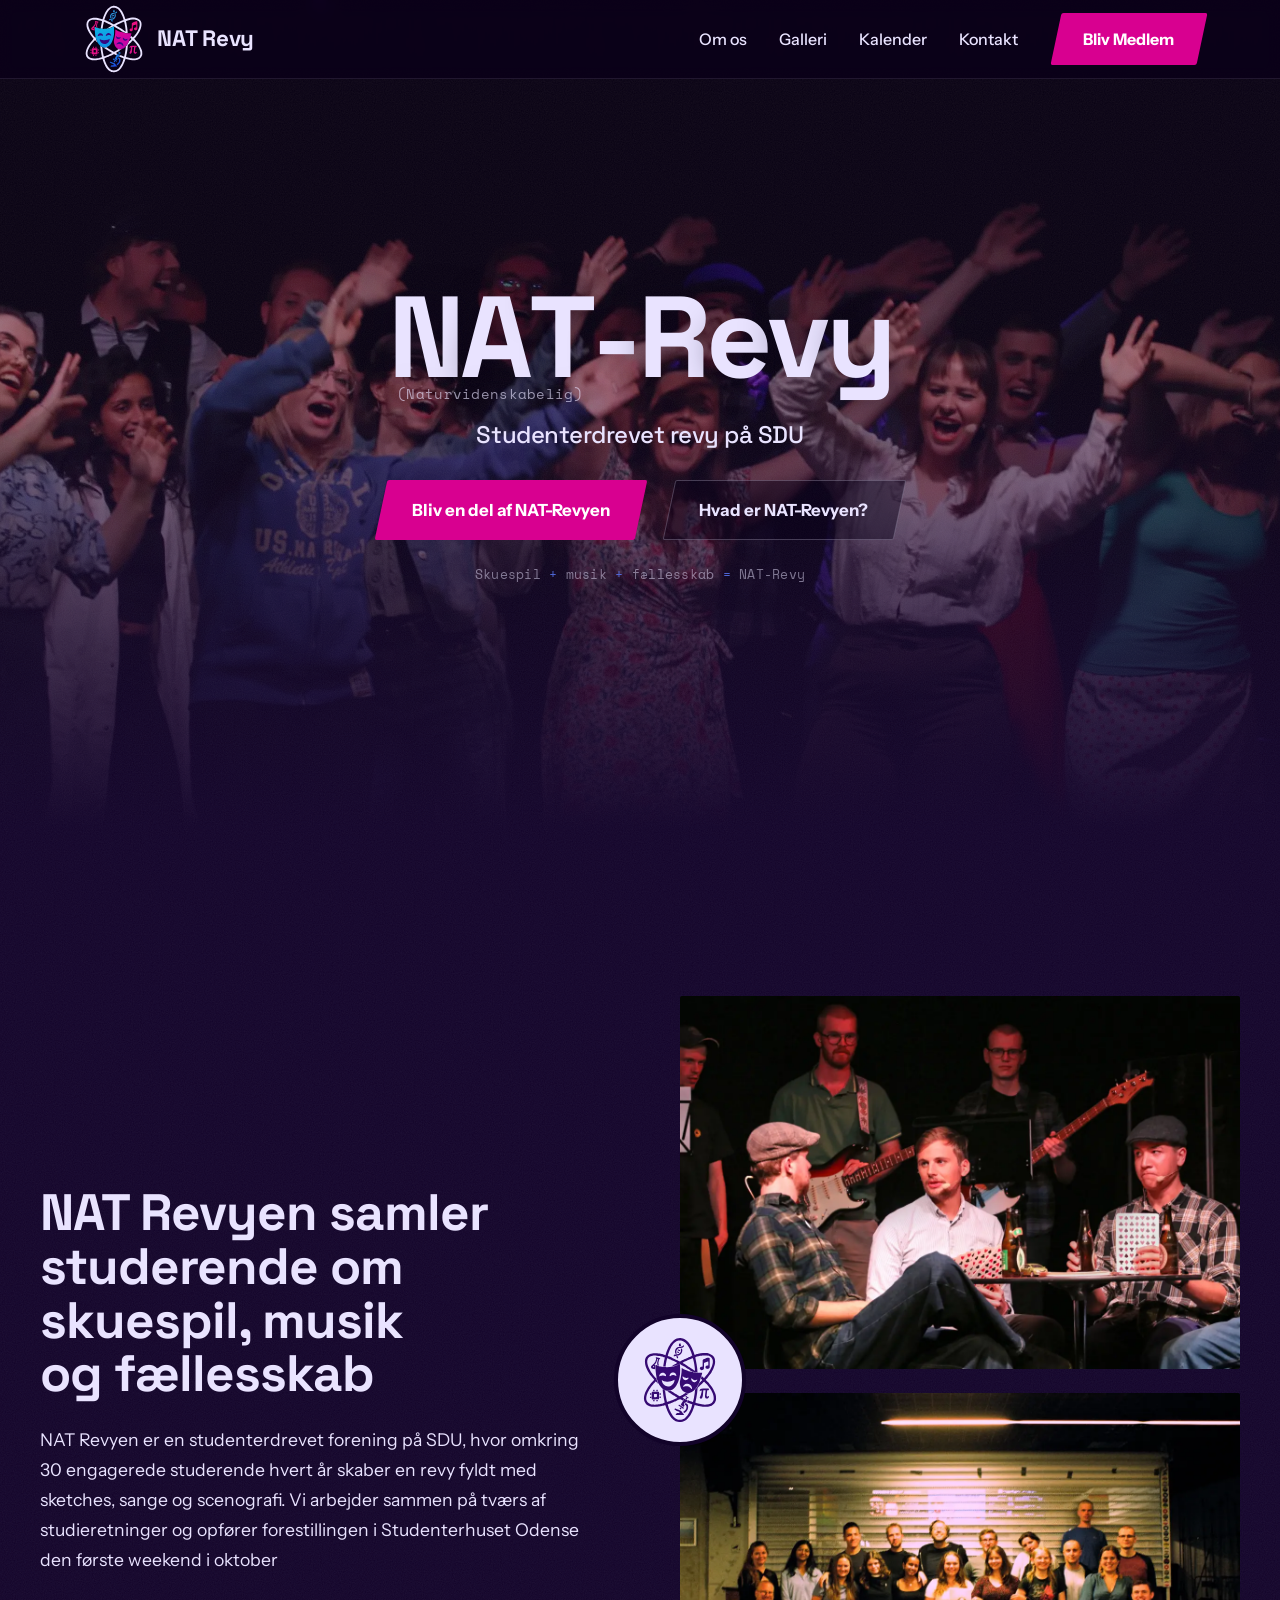
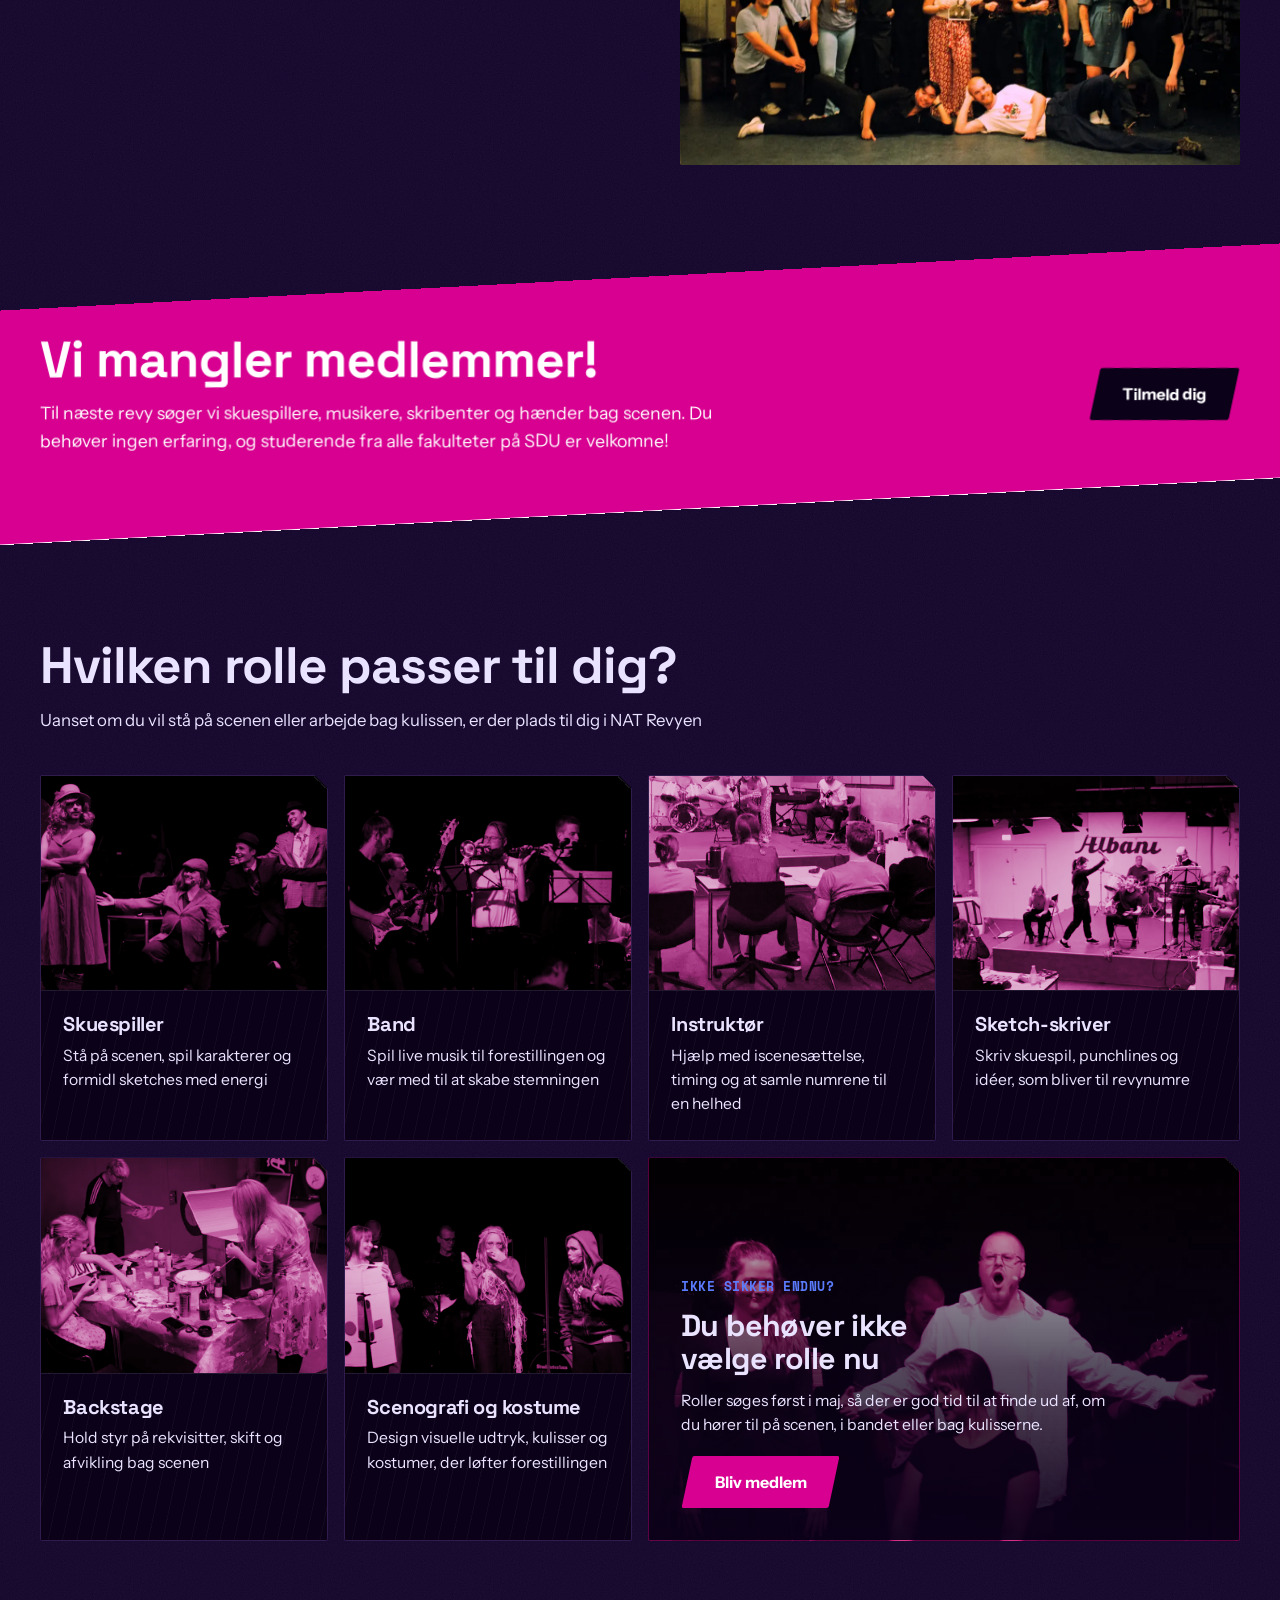
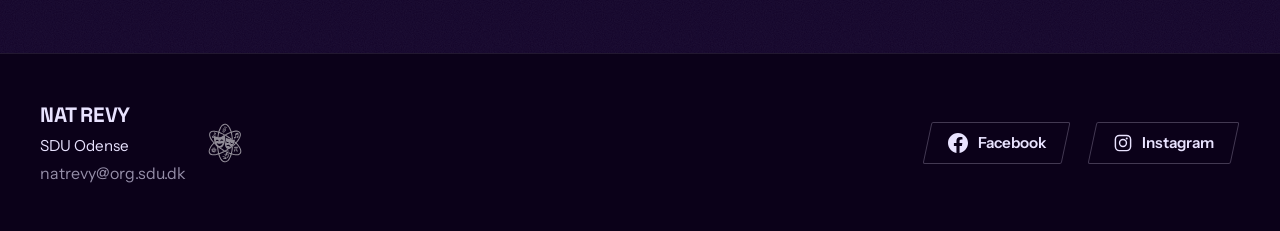
==== commit ef6b6761: "404side, dynamisk årshjul, webp billeder (faster load), nyt farveskema + design, css cleanup, bestyr" ====
--- a/index.html
+++ b/index.html
@@ -3,52 +3,90 @@
 <head>
     <meta charset="UTF-8"/>
     <meta name="viewport" content="width=device-width, initial-scale=1.0"/>
+    <title>NAT Revyen - Studenterdrevet revy på SDU</title>
+    <meta name="description" content="NAT Revyen er en studenterdrevet revy på SDU, hvor omkring 30 studerende hvert år skaber en forestilling med sketches, sange og scenografi.">
+    <meta name="theme-color" content="#14032f">
+    <meta property="og:type" content="website" />
     <meta property="og:url" content="https://natrevyen.sdu.dk/" />
     <meta property="og:title" content="NAT-Revyen på SDU" />
-    <meta property="og:description" content="NAT-Revyen er en forening
-					     på SDU skabt af studerende
-					     for studerende - med fokus på
-					     satire, musik, scenekunst og 
-					     fællesskab" />
-    <title>NAT REVY</title>
+    <meta property="og:description" content="NAT-Revyen er en forening på SDU skabt af studerende for studerende - med fokus på skuespil, musik, scenekunst og fællesskab" />
+    <meta property="og:image" content="https://natrevyen.sdu.dk/images/web/og-image.jpg" />
     <link rel="icon" type="image/png" sizes="32x32" href="images/favicon-32x32.png">
-    <link href="https://fonts.googleapis.com/css2?family=Space+Grotesk:wght@500..700&family=Instrument+Sans:wght@400..700&display=swap" rel="stylesheet">
+    <link rel="icon" type="image/svg+xml" href="images/logo/favicon.svg">
+    <link rel="apple-touch-icon" href="images/logo/apple-touch-icon.png">
+    <link rel="preconnect" href="https://fonts.googleapis.com">
+    <link rel="preconnect" href="https://fonts.gstatic.com" crossorigin>
+    <link href="https://fonts.googleapis.com/css2?family=Space+Grotesk:wght@500..700&family=Instrument+Sans:wght@400..700&family=Space+Mono:wght@400;700&display=swap" rel="stylesheet">
+    <link rel="preload" as="image" href="images/web/slutsang-1600.webp" fetchpriority="high">
     <link rel="stylesheet" href="style.css"/>
 </head>
 <body>
 
 <div id="navbar"></div>
 
+<main id="indhold">
 <section class="hero">
     <div class="hero-overlay"></div>
     <div class="hero-content">
-        <h1 class="hero-title"><span class="hero-title-nat">NAT<small>(Naturvidenskabelig)</small></span>-Revy</h1>
-        <h2>Studenterdrevet revy på SDU</h2>
-        <a href="tilmeld.html" class="btn-cta hero-ticket-cta">Bliv en del af NAT-Revyen</a>
+        <!-- Bogstaverne træder ind ét ad gangen som et kor; aria-label gør, at skærmlæsere læser titlen som ét ord -->
+        <h1 class="hero-title" aria-label="NAT-Revy"><span class="hero-title-nat" aria-hidden="true"><span style="--i:0">N</span><span style="--i:1">A</span><span style="--i:2">T</span><small>(Naturvidenskabelig)</small></span><span aria-hidden="true"><span>-</span><span style="--i:4">R</span><span style="--i:5">e</span><span style="--i:6">v</span><span style="--i:7">y</span></span></h1>
+        <p class="hero-sub">Studenterdrevet revy på SDU</p>
+        <div class="hero-actions">
+            <a href="tilmeld.html" class="btn-cta">Bliv en del af NAT-Revyen</a>
+            <a href="#om" class="btn-cta btn-outline">Hvad er NAT-Revyen?</a>
+        </div>
+        <p class="hero-formula">Skuespil <b>+</b> musik <b>+</b> fællesskab <b>=</b> NAT-Revy</p>
     </div>
+
+    <a class="next-event" id="nextEvent" href="kalender.html" hidden>
+        <span class="next-event-label">Næste arrangement</span>
+        <span class="next-event-text"></span>
+    </a>
 </section>
 
-<section class="about">
+<section class="about" id="om">
     <div class="about-inner">
 
         <div class="about-text-wrapper">
-            <h2>NAT Revyen samler studerende om satire, musik og fællesskab</h2>
+            <h2>NAT Revyen samler studerende om skuespil, musik og fællesskab</h2>
             <p>
                 NAT Revyen er en studenterdrevet forening på SDU, hvor omkring 30 engagerede
                 studerende hvert år skaber en revy fyldt med sketches, sange og scenografi.
                 Vi arbejder sammen på tværs af studieretninger og opfører forestillingen
                 i Studenterhuset Odense den første weekend i oktober
             </p>
-            <img src="images/logoNAT.svg" alt="NAT REVY logo" class="about-logo">
         </div>
 
         <div class="about-images">
-            <img src="images/dyt-baat.jpg" alt="Revy forestilling">
-            <img src="images/group.jpg" alt="Revy fællesskab">
+            <img src="images/web/dyt-baat-1200.webp" alt="Revy forestilling" width="1200" height="800" loading="lazy">
+            <img src="images/web/group-1200.webp" alt="Revy fællesskab" width="1200" height="796" loading="lazy">
+            <span class="logo-badge">
+                <img src="images/logo/logo_ensfarvet_mørklilla.svg" alt="" width="536" height="613" loading="lazy">
+            </span>
         </div>
     </div>
 </section>
-<section class="roles">
+
+<section class="month" id="month" hidden>
+    <div class="month-inner">
+        <div class="month-head">
+            <p class="kicker" id="monthKicker"></p>
+            <h2 id="monthTitle"></h2>
+        </div>
+        <ul class="month-list" id="monthList"></ul>
+        <a class="month-link" href="kalender.html">Se hele kalenderen</a>
+    </div>
+</section>
+
+<section class="recruit">
+    <div class="recruit-inner">
+        <h2>Vi mangler medlemmer!</h2>
+        <p>Til næste revy søger vi skuespillere, musikere, skribenter og hænder bag scenen. Du behøver ingen erfaring, og studerende fra alle fakulteter på SDU er velkomne!</p>
+        <a href="tilmeld.html" class="btn-cta btn-dark">Tilmeld dig</a>
+    </div>
+</section>
+
+<section class="roles" id="roller">
     <div class="roles-inner">
         <div class="roles-header">
             <h2>Hvilken rolle passer til dig?</h2>
@@ -57,42 +95,42 @@
 
         <div class="roles-grid">
             <article class="role-card">
-                <img class="role-card-img" src="images/roles/skuespiller.jpg" alt="Skuespillere i en sketch" loading="lazy">
+                <img class="role-card-img" src="images/web/role-skuespiller-800.webp" alt="Skuespillere i en sketch" loading="lazy">
                 <div class="role-card-body">
                     <h3>Skuespiller</h3>
                     <p>Stå på scenen, spil karakterer og formidl sketches med energi</p>
                 </div>
             </article>
             <article class="role-card">
-                <img class="role-card-img" src="images/roles/band.jpg" alt="Bandet spiller live" loading="lazy">
+                <img class="role-card-img" src="images/web/role-band-800.webp" alt="Bandet spiller live" loading="lazy">
                 <div class="role-card-body">
                     <h3>Band</h3>
                     <p>Spil live musik til forestillingen og vær med til at skabe stemningen</p>
                 </div>
             </article>
             <article class="role-card">
-                <img class="role-card-img" src="images/roles/instruktoer.jpg" alt="Prøve på scenen" loading="lazy">
+                <img class="role-card-img" src="images/web/role-instruktoer-800.webp" alt="Prøve på scenen" loading="lazy">
                 <div class="role-card-body">
                     <h3>Instruktør</h3>
                     <p>Hjælp med iscenesættelse, timing og at samle numrene til en helhed</p>
                 </div>
             </article>
             <article class="role-card">
-                <img class="role-card-img" src="images/roles/sketch.jpg" alt="Holdet samlet om manuskripterne" loading="lazy">
+                <img class="role-card-img" src="images/web/role-sketch-800.webp" alt="Holdet samlet om manuskripterne" loading="lazy">
                 <div class="role-card-body">
                     <h3>Sketch-skriver</h3>
-                    <p>Skriv satire, punchlines og idéer, som bliver til revynumre</p>
+                    <p>Skriv skuespil, punchlines og idéer, som bliver til revynumre</p>
                 </div>
             </article>
             <article class="role-card">
-                <img class="role-card-img" src="images/roles/backstage.jpg" alt="Medlemmer maler og bygger rekvisitter" loading="lazy">
+                <img class="role-card-img" src="images/web/role-backstage-800.webp" alt="Medlemmer maler og bygger rekvisitter" loading="lazy">
                 <div class="role-card-body">
                     <h3>Backstage</h3>
                     <p>Hold styr på rekvisitter, skift og afvikling bag scenen</p>
                 </div>
             </article>
             <article class="role-card">
-                <img class="role-card-img" src="images/roles/kostume.jpg" alt="Skuespillere i kostumer" loading="lazy">
+                <img class="role-card-img" src="images/web/role-kostume-800.webp" alt="Skuespillere i kostumer" loading="lazy">
                 <div class="role-card-body">
                     <h3>Scenografi og kostume</h3>
                     <p>Design visuelle udtryk, kulisser og kostumer, der løfter forestillingen</p>
@@ -100,35 +138,22 @@
             </article>
             <article class="role-card role-card-cta role-card-cta-prominent">
                 <div class="role-card-body">
-                    <h3>Vær med næste år</h3>
-                    <p>Har du lyst til at stå på scenen eller arbejde bag kulisserne? Tilmeld dig, så er du med, når næste revy tager form.</p>
+                    <p class="role-card-kicker">Ikke sikker endnu?</p>
+                    <h3>Du behøver ikke vælge rolle nu</h3>
+                    <p>Roller søges først i maj, så der er god tid til at finde ud af, om du hører til på scenen, i bandet eller bag kulisserne.</p>
                     <a href="tilmeld.html" class="btn-cta">Bliv medlem</a>
                 </div>
             </article>
         </div>
     </div>
 </section>
+</main>
 
 <div id="footer"></div>
 
-<script>
-    document.addEventListener("DOMContentLoaded", async () => {
-        const navbarResponse = await fetch("navbar.html");
-        document.getElementById("navbar").innerHTML = await navbarResponse.text();
-
-        const hamburger = document.getElementById("hamburger");
-        const mobileMenu = document.getElementById("mobileMenu");
-
-        if (hamburger && mobileMenu) {
-            hamburger.addEventListener("click", () => {
-                mobileMenu.classList.toggle("active");
-            });
-        }
-
-        const footerResponse = await fetch("footer.html");
-        document.getElementById("footer").innerHTML = await footerResponse.text();
-    });
-</script>
+<script src="layout.js"></script>
+<script src="events.js"></script>
+<script src="forside.js"></script>
 
 </body>
 </html>
--- a/style.css
+++ b/style.css
@@ -1,35 +1,41 @@
 :root {
-    --bg-dark: #1c1131;
-    --text: #ffdbfd;
-    --text-muted: rgba(255, 255, 255, 0.6);
-    --cta-text: #1b0123;
-    --cta-bg: #db9fff;
-    --cta-hover-bg: #ffffff;
-    --purple: #da0a91;
-    --pink: #50096c;
-    --border: rgba(255, 255, 255, 0.1);
-    --link-border: rgba(255, 255, 255, 0.25);
-    --surface: rgba(255, 255, 255, 0.04);
-    --surface-strong: rgba(255, 255, 255, 0.08);
-    --surface-hover: rgba(255, 255, 255, 0.12);
-    --accent-soft: rgba(218, 10, 145, 0.16);
-    --accent-border: rgba(218, 10, 145, 0.28);
-    --nav-bg: #160d28;
-    --nav-glass-border-hover: rgba(171, 80, 255, 0.35);
-    --nav-glow: rgba(171, 80, 255, 0.4);
+    /* Farverne kommer fra logoet */
+    --night: #120329;                          /* sidens baggrund: logoets natlilla, gjort mørkere */
+    --night-deep: #0b0119;                     /* navbar og footer */
+    --text: #e9e3ff;                           /* logoets lyse ringe: tekst og overskrifter */
+    --text-muted: rgba(233, 227, 255, 0.62);
+    --ink: #1e0545;                            /* mørk tekst på lyse flader */
+    --magenta: #d80090;                        /* den sure maske: handling og det vigtigste */
+    --magenta-soft: rgba(216, 0, 144, 0.16);
+    --magenta-border: rgba(216, 0, 144, 0.4);
+    --blue: #5c7cff;                           /* logoets blå trukket mod lilla: links, labels, datoer */
+    --blue-soft: rgba(92, 124, 255, 0.16);
+    --border: rgba(233, 227, 255, 0.1);
+    --border-strong: rgba(233, 227, 255, 0.25);
+    --surface: #1a0538;                        /* kort og flader: massive, ikke gennemsigtige */
+    --surface-strong: #220849;
+    --surface-hover: #2b0c5a;
+    --grain: url("data:image/svg+xml,%3Csvg xmlns='http://www.w3.org/2000/svg' width='180' height='180'%3E%3Cfilter id='n'%3E%3CfeTurbulence type='fractalNoise' baseFrequency='.9' numOctaves='2' stitchTiles='stitch'/%3E%3CfeColorMatrix values='0 0 0 0 .91 0 0 0 0 .89 0 0 0 0 1 0 0 0 .06 0'/%3E%3C/filter%3E%3Crect width='100%25' height='100%25' filter='url(%23n)'/%3E%3C/svg%3E");
+    --hero-overlay-start: rgba(11, 1, 25, 0.75);
+    --hero-overlay-end: var(--night);
+    --mono: 'Space Mono', ui-monospace, monospace;
     --transition: 0.25s ease;
-    --radius: 6px;
-    --hero-overlay-start: rgba(22, 13, 40, 0.75);
-    --hero-overlay-end: var(--bg-dark);
+    --radius: 2px;
+    --cut: 14px;                               /* det afskårne hjørne på kort */
 }
 
 * { margin: 0; padding: 0; box-sizing: border-box; }
 
 body {
     font-family: 'Instrument Sans', system-ui, sans-serif;
-    background: var(--bg-dark);
+    background: var(--grain), var(--night);   /* svag kornet tekstur, som korn i et scenefoto */
     color: var(--text);
     -webkit-font-smoothing: antialiased;
+}
+
+html {
+    scroll-behavior: smooth;
+    scroll-padding-top: 6rem;
 }
 
 h1, h2, h3,
@@ -39,8 +45,78 @@
     letter-spacing: -0.02em;
 }
 
+h1, h2, h3 { text-wrap: balance; }
+p { text-wrap: pretty; }
+
+:focus-visible {
+    outline: 2px solid var(--blue);
+    outline-offset: 3px;
+}
+
+::selection {
+    background: var(--magenta);
+    color: #fff;
+}
+
+.skip-link {
+    position: fixed;
+    top: 0.75rem;
+    left: 0.75rem;
+    z-index: 1100;
+    padding: 0.6rem 1rem;
+    border-radius: var(--radius);
+    background: var(--blue);
+    color: var(--ink);
+    font-weight: 700;
+    text-decoration: none;
+}
+
+.skip-link:not(:focus) {   /* skjult, indtil man tabber til det */
+    clip-path: inset(50%);
+    width: 1px;
+    height: 1px;
+    padding: 0;
+    overflow: hidden;
+    white-space: nowrap;
+}
+
+/* Pladsholder, så navbaren ikke blinker ind, mens den hentes */
+#navbar:empty {
+    position: fixed;
+    inset: 0 0 auto;
+    z-index: 1000;
+    height: 79px;
+    background: rgba(11, 1, 25, 0.88);
+    border-bottom: 1px solid var(--border);
+}
+
+/* Bløde sideskift: indholdet tones over, mens navbaren står stille.
+   Virker i Chrome og Safari; andre browsere skifter side som normalt. */
+@media (prefers-reduced-motion: no-preference) {
+    @view-transition { navigation: auto; }
+}
+
+.navbar,
+#navbar:empty { view-transition-name: site-nav; }
+
+/* Den gamle navbar bliver stående, indtil den nye er hentet og sat ind */
+::view-transition-old(site-nav),
+::view-transition-new(site-nav) { animation: none; }
+::view-transition-new(site-nav) { opacity: 0; }
+
+::view-transition-old(root) { animation: 0.18s ease both page-out; }
+::view-transition-new(root) { animation: 0.3s ease both page-in; }
+
+@keyframes page-out {
+    to { opacity: 0; }
+}
+
+@keyframes page-in {
+    from { opacity: 0; }
+}
+
 a {
-    color: var(--purple);
+    color: var(--blue);
     text-decoration: underline;
     transition: color var(--transition);
 }
@@ -56,13 +132,13 @@
     width: 100%;
     top: 0;
     z-index: 1000;
-    background: rgba(22, 13, 40, 0.88);
+    background: rgba(11, 1, 25, 0.88);
     backdrop-filter: blur(8px);
     border-bottom: 1px solid var(--border);
 }
 
 .nav-inner {
-    color: var(--purple);
+    color: var(--text);
     max-width: 1200px;
     margin: auto;
     padding: 0.4rem 2rem;
@@ -77,62 +153,92 @@
     gap: 0.6rem;
     text-decoration: none;
     padding: 0.35rem 0.5rem;
-    border-radius: 8px;
     border: 1px solid transparent;
     transition: all var(--transition);
 }
 
-.logo:hover,
-.logo:focus-visible {
-    background: transparent;
-    border-color: transparent;
-}
-
 .logo-text {
     color: var(--text);
     font-weight: 700;
-    font-size: 1.1rem;
-    letter-spacing: 0.01em;
+    font-size: 1.4rem;
+    letter-spacing: -0.01em;
     line-height: 1;
     display: inline-block;
-}
-
-.logo img {
-    height: 72px;
+    transition: color var(--transition);
+}
+
+.logo .logo-mark {
+    height: 76px;
+    margin: -12px 0;
+}
+
+/* Logoet er bygget af tre lag: atomets baner, de små ikoner og teatermaskerne */
+.logo-mark {
+    position: relative;
     display: block;
-    margin-top: -10px;
-    margin-bottom: -10px;
-}
-
-.about-logo {
-    display: block;
-    margin: 2.5rem 0 0;
-    max-width: 110px;
+    aspect-ratio: 536 / 613;
+}
+
+.logo-mark img {
+    position: absolute;
+    inset: 0;
+    width: 100%;
+    height: 100%;
+}
+
+/* Ved hover kredser ikonerne én gang rundt om atomet som elektroner, og maskerne laver et lille hop */
+@keyframes logo-orbit {
+    to { transform: rotate(360deg); }
+}
+
+@keyframes logo-masks {
+    0%, 100% { transform: none; }
+    30% { transform: scale(1.14) rotate(-7deg); }
+    60% { transform: scale(0.96) rotate(4deg); }
+}
+
+.logo:hover .logo-icons,
+.logo:focus-visible .logo-icons { animation: logo-orbit 1.4s cubic-bezier(0.45, 0, 0.2, 1); }
+
+.logo:hover .logo-masks,
+.logo:focus-visible .logo-masks,
+.logo-badge:hover img,
+.logo-badge.spin img { animation: logo-masks 0.9s ease; }
+
+.logo:hover .logo-text,
+.logo:focus-visible .logo-text { color: var(--blue); }
+
+/* Logoet som rundt klistermærke på forsidens billeder: en lys plade med det mørkelilla logo */
+.logo-badge {
+    position: absolute;
+    z-index: 1;
+    display: grid;
+    place-items: center;
+    width: 132px;
+    height: 132px;
+    border: 4px solid var(--night);
+    border-radius: 50%;
+    background: var(--text);
+    cursor: pointer;
+    transition: transform 0.7s cubic-bezier(0.34, 1.56, 0.64, 1), opacity 0.4s ease;
+}
+
+.logo-badge img {
+    width: 84px;
     height: auto;
-    cursor: pointer;
-    transform-origin: center;
-    transition: transform var(--transition), filter var(--transition);
-}
-
-.about-logo:hover,
-.about-logo:focus-visible {
-    animation: about-logo-bounce 520ms ease;
-    filter: drop-shadow(0 6px 14px var(--nav-glow));
-}
-
-@keyframes about-logo-bounce {
-    0% { transform: scale(1) rotate(0deg); }
-    35% { transform: scale(1.08) rotate(-4deg); }
-    65% { transform: scale(1.05) rotate(3deg); }
-    100% { transform: scale(1.06) rotate(0deg); }
-}
-
-@media (prefers-reduced-motion: reduce) {
-    .about-logo:hover,
-    .about-logo:focus-visible {
-        animation: none;
-        transform: scale(1.03);
-    }
+}
+
+.logo-badge.pop:not(.in) {
+    opacity: 0;
+    transform: scale(0.5) rotate(-30deg);
+}
+
+.about-images { position: relative; }
+
+.about-images .logo-badge {
+    top: 50%;
+    left: 0;
+    translate: -50% -50%;
 }
 
 .nav-links {
@@ -141,7 +247,7 @@
     gap: 2rem;
 }
 
-.nav-links a:not(.btn-cta):not(.btn-disabled) {
+.nav-links a:not(.btn-cta) {
     color: var(--text);
     text-decoration: none;
     padding: 0.45rem 0;
@@ -149,146 +255,158 @@
     font-weight: 500;
 }
 
-.nav-links a:not(.btn-cta):not(.btn-disabled):hover,
-.nav-links a.active:not(.btn-cta):not(.btn-disabled),
+.nav-links a:not(.btn-cta):hover,
+.nav-links a.active:not(.btn-cta),
 .mobile-menu a:not(.btn-cta):hover,
 .mobile-menu a.active:not(.btn-cta) {
-    color: var(--cta-bg);
-}
-
-.nav-links a.active:not(.btn-cta):not(.btn-disabled) {
+    color: var(--blue);
+}
+
+.nav-links a.active:not(.btn-cta) {
     text-decoration: underline;
     text-underline-offset: 6px;
 }
 
 .btn-cta {
-    background: var(--cta-bg);
-    padding: 0.9rem 1.6rem;
+    position: relative;
+    isolation: isolate;
+    padding: 0.9rem 2.1rem;
     font-weight: bold;
     min-height: 52px;
     display: inline-flex;
     align-items: center;
     justify-content: center;
-    border-radius: var(--radius);
-    color: var(--cta-text);
+    gap: 0.5rem;
+    color: #fff;
     text-decoration: none;
     cursor: pointer;
+    transition: color var(--transition);
+}
+
+.btn-cta::before {
+    content: "";
+    position: absolute;
+    inset: 0 6px;
+    z-index: -1;
+    border-radius: var(--radius);
+    background: var(--magenta);
+    transform: skewX(-12deg);
     transition: background var(--transition);
 }
 
-.btn-cta:hover {
-    background: var(--cta-hover-bg);
-    color: var(--cta-text);
-}
-
-.btn-disabled {
-    background: var(--surface-strong);
-    color: var(--text);
-    border: 1px solid var(--border);
-    padding: 0.6rem 1.6rem;
-    min-height: 52px;
-    border-radius: var(--radius);
-    cursor: not-allowed;
-    display: inline-flex;
-    flex-direction: column;
-    justify-content: center;
-    align-items: center;
-    line-height: 1.1;
-    text-decoration: none;
-    transition: all var(--transition);
-}
-
-.btn-disabled .main-text {
-    font-weight: 600;
-    color: var(--text);
-}
-
-.btn-disabled .sub-text {
-    font-size: 0.7rem;
-    color: var(--text-muted);
-    margin-top: 2px;
-}
-
-.btn-disabled:hover { background: var(--surface-hover); }
+.btn-cta:hover { color: var(--ink); }
+.btn-cta:hover::before { background: #fff; }
+.btn-cta:focus-visible { outline: none; }
+.btn-cta:focus-visible::before { outline: 2px solid var(--magenta); outline-offset: 3px; }
+
+/* Links til andre sites får en lille ↗ */
+.btn-cta[target="_blank"]::after { content: "↗"; }
+
 
 .hamburger {
     display: none;
+    min-width: 48px;
+    min-height: 48px;
+    padding: 0.25rem 0.5rem;
+    border: 0;
+    border-radius: var(--radius);
+    background: none;
+    color: var(--text);
+    font: inherit;
     font-size: 1.8rem;
+    line-height: 1;
     cursor: pointer;
-    color: var(--text);
     transition: color 0.15s ease;
 }
 
-.hamburger:hover {
-    color: var(--purple);
-    border-color: var(--nav-glass-border-hover);
-}
-
-.hero {
-    height: 100vh;
-    background-image: url("images/slutsang.jpg");
+.hamburger:hover { color: var(--blue); }
+
+.hero,
+.hero-om-os {
+    position: relative;
+    display: flex;
+    flex-direction: column;
+    align-items: center;
+    justify-content: center;
+    min-height: 100vh;
+    padding-top: 79px;   /* plads til navbaren, så indholdet aldrig gemmer sig bag den */
     background-size: cover;
     background-position: center;
-    position: relative;
-    display: flex;
-    align-items: center;
-    justify-content: center;
     text-align: center;
 }
 
-.hero-kicker,
-.ticket-kicker {
-    color: var(--cta-bg);
+.hero {
+    padding-bottom: 7rem;   /* plads til banneret med næste arrangement */
+    background-image: url("images/web/slutsang-1600.webp");
+}
+
+.hero-om-os {
+    min-height: max(480px, 75vh);
+    background-image: url("images/web/group-1600.webp");
+}
+
+.kicker {
+    margin-bottom: 1rem;
+    color: var(--blue);
     font-size: 0.85rem;
     font-weight: 800;
     letter-spacing: 0.08em;
     text-transform: uppercase;
 }
 
-.hero-kicker {
-    margin-bottom: 1rem;
-}
-
-.hero-ticket-cta {
-    min-width: min(100%, 24rem);
-    min-height: 68px;
-    padding: 1.05rem 2.2rem;
-    font-size: 1.1rem;
-    font-weight: 700;
-    letter-spacing: 0.01em;
-}
-
-.hero-om-os {
-    height: 100vh;
-    background-image: url("images/group.jpg");
-    background-size: cover;
-    background-position: center;
+.hero-om-os .kicker {
     position: relative;
-    display: flex;
-    align-items: center;
+    isolation: isolate;
+    padding: 0.35rem 1rem;
+    color: var(--text);
+}
+
+.hero-om-os .kicker::before {
+    content: "";
+    position: absolute;
+    inset: 0;
+    z-index: -1;
+    background: var(--magenta);
+    transform: skewX(-12deg);
+}
+
+.hero-actions {
+    display: flex;
+    flex-wrap: wrap;
     justify-content: center;
-    text-align: center;
-}
-
-.hero-overlay {
+    gap: 0.75rem 1rem;
+    width: 100%;
+    animation: rise 0.6s 0.9s cubic-bezier(0.2, 0.7, 0.2, 1) both;
+}
+
+.hero-actions .btn-cta {
+    min-height: 60px;
+    padding: 1rem 2.3rem;
+    font-size: 1.05rem;
+}
+
+/* Knap nr. 2: samme skrå form, kun med kant */
+.btn-outline { color: var(--text); }
+
+.btn-outline::before {
+    border: 1px solid var(--border-strong);
+    background: rgba(11, 1, 25, 0.45);
+}
+
+.hero-overlay,
+.hero-overlay-om-os {
     position: absolute;
     inset: 0;
     background:
-        radial-gradient(ellipse at 50% 45%, rgba(218, 10, 145, 0.18), transparent 60%),
-        linear-gradient(to bottom, var(--hero-overlay-start) 0%, rgba(28, 17, 49, 0.45) 45%, var(--hero-overlay-end) 100%);
-}
-
-.hero-overlay-om-os {
-    position: absolute;
-    inset: 0;
-    background: linear-gradient(to bottom, var(--hero-overlay-start) 0%, rgba(28, 17, 49, 0.55) 50%, var(--hero-overlay-end) 100%);
+        var(--grain),
+        linear-gradient(to bottom, var(--hero-overlay-start) 0%, rgba(18, 3, 41, 0.4) 40%, rgba(18, 3, 41, 0.8) 70%, var(--hero-overlay-end) 92%);
 }
 
 .hero-content {
     position: relative;
     max-width: 900px;
     padding: 0 2rem;
-    margin: 0 auto;
+    margin: auto;
     width: 100%;
     display: flex;
     flex-direction: column;
@@ -303,7 +421,7 @@
     letter-spacing: -0.04em;
     font-weight: 700;
     text-align: center;
-    text-shadow: 0 2px 30px rgba(22, 13, 40, 0.5);
+    text-shadow: 0 2px 30px rgba(11, 1, 25, 0.5);
 }
 
 .hero-title {
@@ -324,52 +442,68 @@
     transform: translateX(-50%);
     display: block;
     color: var(--text-muted);
-    font-size: clamp(0.7rem, 1.2vw, 1rem);
+    font-size: clamp(0.7rem, 1.1vw, 0.95rem);
     font-weight: 400;
-    letter-spacing: 0.02em;
     line-height: 1;
-    margin-top: 0.25rem;
-    opacity: 0.62;
+    margin-top: -0.35em;
     white-space: nowrap;
 }
 
-.hero h2,
-.hero-om-os h2 {
+.hero-sub {
+    font-family: 'Space Grotesk', system-ui, sans-serif;
     font-size: clamp(1.15rem, 2vw, 1.5rem);
     font-weight: 500;
+    letter-spacing: -0.02em;
     line-height: 1.35;
-    margin: 0.45rem 0 0.8rem;
+    margin: 0.45rem 0 0.6rem;
     max-width: 24ch;
 }
 
-.hero-om-os {
-    height: 75vh;
-    min-height: 480px;
-}
-
-.hero-om-os h2 {
+/* Revyen som en formel */
+.hero-formula {
+    text-wrap: balance;
+    margin-top: 0.4rem;
+    color: var(--text-muted);
+    font-size: 0.8rem;
+    opacity: 0.8;
+    animation: rise 0.6s 1.1s cubic-bezier(0.2, 0.7, 0.2, 1) both;
+}
+
+.hero-formula b {
+    color: var(--blue);
+    font-weight: 400;
+}
+
+/* Bogstaverne i titlen træder ind ét ad gangen som et kor på scenen (kun én gang) */
+.hero-title > span > span {
+    display: inline-block;
+    animation: chorus 0.8s cubic-bezier(0.2, 0.9, 0.25, 1.15) both;
+    animation-delay: calc(0.1s + var(--i) * 70ms);
+}
+
+@keyframes chorus {
+    from {
+        opacity: 0;
+        transform: translateY(0.3em);
+    }
+}
+
+.hero-dash { color: var(--magenta); }
+
+.hero-om-os h1 {
     font-size: clamp(2.2rem, 5vw, 4rem);
-    font-weight: 700;
+    letter-spacing: -0.02em;
     line-height: 1.05;
     max-width: 18ch;
 }
 
-.hero-om-os h3 {
+.hero-lead {
     font-size: 1.15rem;
-    font-weight: 400;
     line-height: 1.6;
     max-width: 40ch;
     margin-inline: auto;
 }
 
-.hero-om-os h3:first-child {
-    color: var(--cta-bg);
-    font-size: 0.85rem;
-    font-weight: 600;
-    letter-spacing: 0.08em;
-    text-transform: uppercase;
-}
-
 .about {
     color: var(--text);
     padding: 6rem 2rem;
@@ -384,18 +518,19 @@
     align-items: center;
 }
 
+.about-text-wrapper h1,
 .about-text-wrapper h2 {
     font-size: clamp(2.2rem, 4vw, 3.5rem);
     line-height: 1.05;
     margin-bottom: 1.5rem;
-    color: var(--purple);
+    color: var(--text);
 }
 
 .about-text-wrapper h3 {
     font-size: clamp(1.6rem, 2.8vw, 2.4rem);
     line-height: 100%;
     margin-bottom: 2rem;
-    color: var(--purple);
+    color: var(--text);
 }
 
 .about-text-wrapper h2:not(:first-child),
@@ -414,8 +549,9 @@
     gap: 1.5rem;
 }
 
-.about-images img {
+.about-images > img {
     width: 100%;
+    height: auto;
     border-radius: var(--radius);
     object-fit: cover;
 }
@@ -425,13 +561,8 @@
     padding-top: 3rem;
 }
 
-.about-om-os .about-inner {
-    position: relative;
-    z-index: 2;
-}
-
 .about-page-layout {
-    align-items: start;
+    align-items: stretch;
     grid-template-columns: minmax(0, 1.2fr) minmax(0, 0.8fr);
     gap: 1.5rem;
 }
@@ -441,7 +572,6 @@
     gap: 1.25rem;
 }
 
-.about-page-intro,
 .about-card,
 .contact-panel,
 .role-card,
@@ -451,40 +581,26 @@
     border-radius: var(--radius);
 }
 
-.about-page-intro,
 .about-card {
     padding: 2rem;
 }
 
-.about-page-kicker {
-    display: inline-flex;
-    margin-bottom: 0.9rem;
-    padding: 0.35rem 0.75rem;
-    border-radius: 999px;
-    background: var(--accent-soft);
-    border: 1px solid var(--accent-border);
-    color: var(--text);
-    font-size: 0.85rem;
+/* Fremhævninger i teksten: datoen i monospace med blå understregning, forestillingen på en magenta plade */
+.mark-date {
+    color: var(--text);
+    font-family: var(--mono);
+    font-size: 0.95em;
     font-weight: 700;
-    letter-spacing: 0.04em;
-    text-transform: uppercase;
-}
-
-.highlight {
-    color: var(--purple);
-}
-
-.about-page-intro h2 {
-    font-size: clamp(2.3rem, 4.8vw, 4.2rem);
-    line-height: 1;
-    margin-bottom: 1rem;
-    color: var(--purple);
-}
-
-.about-page-intro p {
-    color: var(--text);
-    font-size: 1.08rem;
-    line-height: 1.7;
+    text-decoration: underline 2px var(--blue);
+    text-underline-offset: 4px;
+}
+
+.mark-show {
+    padding: 0.05em 0.4em;
+    background: var(--magenta);
+    color: #fff;
+    -webkit-box-decoration-break: clone;
+    box-decoration-break: clone;
 }
 
 .about-card-list {
@@ -494,7 +610,7 @@
 
 .about-card h3 {
     margin-bottom: 0.85rem;
-    color: var(--purple);
+    color: var(--text);
     font-size: 1.5rem;
 }
 
@@ -507,13 +623,106 @@
     width: 100%;
     display: grid;
     grid-template-columns: 1fr;
+    grid-template-rows: repeat(2, minmax(0, 1fr));
     gap: 1rem;
 }
 
-.about-page-media img {
+.about-page-media > img {
+    height: 100%;
     min-height: 0;
-    aspect-ratio: 4 / 3;
-}
+}
+
+/* Om os: bestyrelsen */
+.board {
+    grid-column: 1 / -1;
+    margin: 3rem 0 1.5rem;
+}
+
+.board-head {
+    max-width: 46rem;
+    margin-bottom: 1.5rem;
+}
+
+.board-head h2 {
+    margin-bottom: 0.75rem;
+    font-size: clamp(1.8rem, 3.5vw, 2.6rem);
+    line-height: 1.1;
+}
+
+.board-head p {
+    color: var(--text-muted);
+    font-size: 1.05rem;
+    line-height: 1.65;
+}
+
+.board-list {
+    list-style: none;
+    display: grid;
+    grid-template-columns: repeat(4, minmax(0, 1fr));
+    gap: 1.5rem 1rem;
+}
+
+@media (max-width: 1000px) {
+    .board-list { grid-template-columns: repeat(3, minmax(0, 1fr)); }
+}
+
+@media (max-width: 680px) {
+    .board-list { grid-template-columns: repeat(2, minmax(0, 1fr)); }
+    .board-name { font-size: 1rem; }
+}
+
+.board-photo {
+    display: grid;
+    place-items: center;
+    width: 100%;
+    aspect-ratio: 1;
+    margin-bottom: 0.9rem;
+    object-fit: cover;
+    border: 1px dashed var(--border-strong);
+    background: var(--surface);
+    color: var(--text-muted);
+    font: 0.8rem var(--mono);
+}
+
+img.board-photo { border: 0; }
+
+.board-role {
+    color: var(--blue);
+    font: 700 0.8rem var(--mono);
+    letter-spacing: 0.04em;
+    text-transform: uppercase;
+}
+
+.board-name {
+    margin-top: 0.2rem;
+    font-size: 1.1rem;
+    font-weight: 600;
+}
+
+.site-note {
+    grid-column: 1 / -1;
+    display: flex;
+    align-items: center;
+    gap: 0.9rem;
+    padding: 1rem 1.25rem;
+    border: 1px solid var(--border);
+    border-radius: var(--radius);
+    color: var(--text-muted);
+}
+
+.site-note svg {
+    flex: none;
+    width: 22px;
+    height: 22px;
+}
+
+.site-note-link {
+    margin-left: auto;
+    font-weight: 600;
+    white-space: nowrap;
+}
+
+.site-note p { line-height: 1.5; }
 
 .contact-page {
     padding: 160px 2rem 7rem;
@@ -533,7 +742,7 @@
     text-align: center;
 }
 
-.contact-simple h2 {
+.contact-simple h1 {
     margin-top: 0.5rem;
 }
 
@@ -549,46 +758,144 @@
     width: min(100%, 26rem);
 }
 
-.contact-item {
-    text-align: left;
-    padding: 1.1rem 0;
-    border-bottom: 1px solid var(--border);
-}
-
-.contact-item:last-child {
-    border-bottom: 0;
-}
-
-.contact-item h3 {
-    margin: 0 0 0.35rem;
+.contact-link {
+    display: inline-flex;
+    align-items: center;
+    color: var(--text);
+    font-size: 1.1rem;
+    font-weight: 600;
+    text-decoration: none;
+    border-bottom: 1px solid var(--border-strong);
+    transition: color var(--transition), border-color var(--transition);
+}
+
+.contact-link:hover {
+    color: var(--blue);
+    border-color: var(--blue);
+}
+
+.contact-cta {
+    margin-top: 2rem;
+    min-width: min(100%, 20rem);
+}
+
+/* Kontakt og Tilmeld: tekst og kontaktmuligheder til venstre, et foto med logo-mærket til højre */
+.contact-hero {
+    max-width: 1200px;
+    margin: 0 auto;
+    display: grid;
+    grid-template-columns: minmax(0, 1fr) minmax(0, 1fr);
+    gap: 4rem;
+    align-items: center;
+}
+
+.contact-copy h1 {
+    margin-bottom: 1rem;
+    color: var(--text);
+    font-size: clamp(2.4rem, 5vw, 4rem);
+    line-height: 1.05;
+}
+
+.contact-intro {
+    max-width: 34rem;
+    font-size: 1.1rem;
+    line-height: 1.7;
+}
+
+.contact-subhead {
+    margin-top: 2.75rem;
     color: var(--text-muted);
     font-family: inherit;
-    font-size: 0.78rem;
+    font-size: 0.8rem;
     font-weight: 600;
     letter-spacing: 0.08em;
     text-transform: uppercase;
 }
 
-.contact-link {
-    display: inline-flex;
-    align-items: center;
-    color: var(--text);
-    font-size: 1.1rem;
+.contact-list {
+    list-style: none;
+    display: grid;
+    gap: 0.6rem;
+    max-width: 30rem;
+    margin-top: 2rem;
+}
+
+.contact-subhead + .contact-list { margin-top: 0.9rem; }
+
+.contact-row {
+    display: grid;
+    align-items: center;
+    padding: 0.9rem 1.25rem;
+    border: 1px solid var(--border);
+    border-radius: var(--radius);
+    background: var(--surface);
+    color: var(--text);
+    text-decoration: none;
+    transition: background var(--transition), border-color var(--transition);
+}
+
+.contact-row:hover {
+    background: var(--surface-strong);
+    border-color: var(--border-strong);
+}
+
+.contact-text {
+    display: grid;
+    gap: 0.1rem;
+}
+
+.contact-text small {
+    transition: color var(--transition);
+    color: var(--text-muted);
+    font-size: 0.75rem;
     font-weight: 600;
-    text-decoration: none;
-    border-bottom: 1px solid var(--link-border);
-    transition: color var(--transition), border-color var(--transition);
-}
-
-.contact-link:hover {
-    color: var(--cta-bg);
-    border-color: var(--cta-bg);
-}
-
-.contact-panel .btn-cta {
-    justify-self: stretch;
-    margin: 0.75rem 0 1.25rem;
-}
+    letter-spacing: 0.08em;
+    text-transform: uppercase;
+}
+
+.contact-text strong {
+    font-size: 1.05rem;
+    font-weight: 600;
+    overflow-wrap: anywhere;
+}
+
+.contact-row:hover .contact-text small { color: var(--blue); }
+
+
+.contact-photo {
+    position: relative;
+    margin: 0;
+}
+
+.contact-photo > img {
+    display: block;
+    width: 100%;
+    height: auto;
+    max-height: 640px;
+    aspect-ratio: 4 / 5;
+    object-fit: cover;
+    border-radius: var(--radius);
+}
+
+/* Indholdet glider blidt ind, når siden åbner */
+@keyframes rise {
+    from {
+        opacity: 0;
+        transform: translateY(16px);
+    }
+}
+
+.contact-copy > :not(.contact-list),
+.contact-list li,
+.contact-photo { animation: rise 0.6s cubic-bezier(0.2, 0.7, 0.2, 1) both; }
+.contact-copy > :nth-child(2),
+.contact-photo { animation-delay: 0.06s; }
+.contact-copy > :nth-child(3) { animation-delay: 0.12s; }
+.contact-copy > :nth-child(n + 4) { animation-delay: 0.18s; }
+.contact-list li:nth-child(1) { animation-delay: 0.24s; }
+.contact-list li:nth-child(2) { animation-delay: 0.3s; }
+.contact-list li:nth-child(3) { animation-delay: 0.36s; }
+.contact-list li:nth-child(4) { animation-delay: 0.42s; }
 
 .ticket-panel {
     width: min(100%, 32rem);
@@ -598,7 +905,7 @@
     justify-content: space-between;
     width: 100%;
     padding: 1rem 1.1rem;
-    border-bottom: 1px solid var(--link-border);
+    border-bottom: 1px solid var(--border-strong);
 }
 
 .ticket-link > span:first-child {
@@ -639,7 +946,7 @@
     font-size: clamp(2rem, 4.5vw, 3.2rem);
     line-height: 1.05;
     margin-bottom: 0.9rem;
-    color: var(--purple);
+    color: var(--text);
 }
 
 .roles-header p {
@@ -655,32 +962,58 @@
 }
 
 .role-card {
+    position: relative;
+    isolation: isolate;
     display: flex;
     flex-direction: column;
     overflow: hidden;
 }
+
+/* Lilla farvelag over billedet, så alle rollebillederne hænger sammen */
+.role-card:not(.role-card-cta)::before {
+    content: "";
+    position: absolute;
+    z-index: 1;
+    top: 0;
+    left: 0;
+    width: 100%;
+    aspect-ratio: 4 / 3;
+    background: var(--magenta);
+    mix-blend-mode: color;
+    opacity: 0.5;
+    pointer-events: none;
+    transition: opacity 0.5s ease;
+}
+
+.role-card:hover::before { opacity: 0; }
 
 .role-card-img {
     width: 100%;
     aspect-ratio: 4 / 3;
     object-fit: cover;
     display: block;
-    transition: transform 0.6s ease;
+    filter: grayscale(1) contrast(1.05) brightness(0.8);
+    transition: transform 0.6s ease, filter 0.5s ease;
 }
 
 .role-card:hover .role-card-img {
+    filter: none;
     transform: scale(1.04);
 }
 
 .role-card-body {
     position: relative;
+    z-index: 1;
     padding: 1.25rem 1.4rem 1.5rem;
-    background: var(--bg-dark);
+    border-top: 1px solid var(--border);
+    background:
+        repeating-linear-gradient(102deg, transparent 0 13px, rgba(233, 227, 255, 0.035) 13px 14px),
+        var(--night-deep);
     flex: 1;
 }
 
 .role-card h3 {
-    color: var(--purple);
+    color: var(--text);
     font-size: 1.25rem;
     margin-bottom: 0.4rem;
 }
@@ -691,45 +1024,59 @@
     line-height: 1.55;
 }
 
+/* Det store kort i rollerne: hele billedet i magenta monoton, teksten nederst */
 .role-card-cta-prominent {
     grid-column: span 2;
     justify-content: flex-end;
     min-height: 24rem;
     background:
-        linear-gradient(to top, rgba(22, 13, 40, 0.97) 0%, rgba(22, 13, 40, 0.75) 45%, rgba(22, 13, 40, 0.1) 100%),
-        url("images/roles/vaer-med.jpg") center 20% / cover;
-    border-color: rgba(218, 10, 145, 0.5);
+        linear-gradient(to top, rgba(11, 1, 25, 0.96) 0%, rgba(11, 1, 25, 0.7) 45%, rgba(11, 1, 25, 0.05) 100%),
+        linear-gradient(rgba(216, 0, 144, 0.55), rgba(216, 0, 144, 0.55)),
+        url("images/web/vaer-med-1600.webp") center 20% / cover;
+    background-blend-mode: normal, color, normal;
+    border-color: var(--magenta-border);
 }
 
 .role-card-cta-prominent .role-card-body {
     display: flex;
     flex-direction: column;
-    gap: 0.9rem;
+    gap: 0.8rem;
     flex: 0;
     padding: 2rem;
+    border-top: 0;
     background: none;
 }
 
+.role-card .role-card-kicker {
+    color: var(--blue);
+    font: 700 0.8rem var(--mono);
+    letter-spacing: 0.04em;
+    text-transform: uppercase;
+}
+
 .role-card-cta-prominent h3 {
-    font-size: 1.75rem;
-    color: var(--text);
+    max-width: 18ch;
     margin-bottom: 0;
-}
-
-.role-card-cta-prominent p {
-    max-width: 42ch;
+    color: var(--text);
+    font-size: clamp(1.5rem, 2.4vw, 1.9rem);
+    line-height: 1.1;
+}
+
+.role-card-cta-prominent p:not(.role-card-kicker) {
+    max-width: 44ch;
+    color: var(--text);
 }
 
 .role-card-cta-prominent .btn-cta {
     align-self: flex-start;
-    font-size: 1.02rem;
-    font-weight: 700;
-}
+    margin-top: 0.4rem;
+}
+
 
 .footer {
-    background: var(--nav-bg);
+    background: var(--night-deep);
     border-top: 1px solid var(--border);
-    color: var(--purple);
+    color: var(--text);
     padding: 3rem 2rem;
 }
 
@@ -743,7 +1090,19 @@
     gap: 2rem;
 }
 
-.footer-content { flex: 1; }
+.footer-content {
+    flex: 1;
+    display: flex;
+    align-items: center;
+    gap: 1.25rem;
+}
+
+/* Lille, afdæmpet hvidt logo ved siden af navnet */
+.footer-logo {
+    width: 38px;
+    height: auto;
+    opacity: 0.55;
+}
 
 .footer-brand {
     display: flex;
@@ -753,7 +1112,7 @@
 
 .footer-brand strong {
     font-size: 1.3rem;
-    color: var(--purple);
+    color: var(--text);
     font-weight: 700;
 }
 
@@ -770,7 +1129,7 @@
     transition: opacity var(--transition);
 }
 
-.footer-email:hover { opacity: 1; }
+.footer-email:hover { color: var(--text) !important; }
 
 .footer-social {
     display: flex;
@@ -779,27 +1138,42 @@
 }
 
 .social-btn {
+    position: relative;
+    isolation: isolate;
     display: inline-flex;
     align-items: center;
     justify-content: center;
     gap: 0.6rem;
-    padding: 0.7rem 1.4rem;
-    border-radius: var(--radius);
+    padding: 0.7rem 1.6rem;
     font-weight: 600;
     text-decoration: none;
+    color: var(--text);
+    font-size: 0.95rem;
+}
+
+.social-btn::before {
+    content: "";
+    position: absolute;
+    inset: 0 5px;
+    z-index: -1;
+    border: 1px solid var(--border-strong);
+    border-radius: var(--radius);
+    transform: skewX(-12deg);
     transition: background var(--transition), border-color var(--transition);
-    color: var(--text);
-    font-size: 0.95rem;
-    border: 1px solid var(--link-border);
-    background: transparent;
-}
-
-.social-btn:hover {
+}
+
+.social-btn:hover::before {
     background: var(--surface-strong);
     border-color: var(--text-muted);
 }
 
-.social-btn svg { display: inline-block; }
+.social-btn svg {
+    display: inline-block;
+    transition: color var(--transition);
+}
+
+.facebook-btn:hover svg { color: #1877f2; }
+.instagram-btn:hover svg { color: #e1306c; }
 
 .mobile-menu {
     display: none;
@@ -834,11 +1208,11 @@
     text-align: center;
 }
 
-.gallery-header h2 {
+.gallery-header h1 {
     font-size: clamp(2.5rem, 5vw, 4.5rem);
     line-height: 100%;
     margin-bottom: 1rem;
-    color: var(--purple);
+    color: var(--text);
 }
 
 .gallery-header p {
@@ -872,10 +1246,85 @@
     transform: scale(1.03);
 }
 
+.gallery-grid a {
+    display: block;
+    cursor: zoom-in;
+}
+
+.lightbox {
+    width: 100vw;
+    height: 100dvh;
+    max-width: none;
+    max-height: none;
+    margin: 0;
+    padding: 4rem 5rem 2rem;
+    border: 0;
+    background: rgba(12, 6, 24, 0.95);
+    color: var(--text);
+}
+
+.lightbox[open] {
+    display: grid;
+    grid-template-rows: minmax(0, 1fr) auto;
+    place-items: center;
+    gap: 0.75rem;
+}
+
+.lightbox::backdrop { background: rgba(0, 0, 0, 0.6); }
+
+.lightbox img {
+    max-width: 100%;
+    max-height: calc(100dvh - 8rem);
+    border-radius: var(--radius);
+    object-fit: contain;
+}
+
+.lightbox-caption { color: var(--text-muted); }
+
+.lightbox-btn {
+    position: absolute;
+    display: grid;
+    place-items: center;
+    width: 48px;
+    height: 48px;
+    border: 1px solid var(--border-strong);
+    border-radius: 50%;
+    background: rgba(11, 1, 25, 0.7);
+    color: var(--text);
+    font: inherit;
+    font-size: 1.6rem;
+    line-height: 1;
+    cursor: pointer;
+    transition: background var(--transition);
+}
+
+.lightbox-btn:hover { background: var(--surface-hover); }
+.lightbox-close { top: 1rem; right: 1rem; font-size: 1.1rem; }
+.lightbox-prev,
+.lightbox-next { top: 50%; transform: translateY(-50%); }
+.lightbox-prev { left: 1rem; }
+.lightbox-next { right: 1rem; }
+html:has(.lightbox[open]) { overflow: hidden; }
+
 @media (max-width: 1000px) {
     .nav-links { display: none; }
     .hamburger { display: block; }
     .about-inner { grid-template-columns: 1fr; gap: 3rem; }
+    .about-images .logo-badge { left: auto; right: 1.25rem; translate: 0 -50%; }
+    .about-page-media {
+        grid-template-columns: 1fr 1fr;
+        grid-template-rows: none;
+    }
+    .about-page-media > img {
+        height: auto;
+        aspect-ratio: 4 / 3;
+    }
+    .contact-hero {
+        grid-template-columns: 1fr;
+        gap: 2.5rem;
+    }
+    .contact-photo { order: -1; }
+    .contact-photo > img { aspect-ratio: 16 / 9; }
     .about-page-layout { grid-template-columns: 1fr; }
     .roles-grid { grid-template-columns: repeat(2, minmax(0, 1fr)); }
     .role-card-cta-prominent { grid-column: span 2; }
@@ -886,6 +1335,7 @@
         flex-direction: column;
         text-align: center;
     }
+    .footer-content { flex-direction: column; }
     .footer-social {
         justify-content: center;
         width: 100%;
@@ -897,16 +1347,915 @@
 }
 
 @media (max-width: 680px) {
-    .about-page-intro,
     .about-card { padding: 1.25rem; }
-    .about-page-media { grid-template-columns: 1fr; }
     .contact-page { padding: 132px 1rem 4rem; }
     .gallery-page { padding: 132px 1rem 4rem; }
     .contact-panel { padding: 1.2rem; }
     .roles { padding: 1rem 1rem 4rem; }
-    .roles-grid { grid-template-columns: 1fr; }
-    .role-card-cta-prominent { grid-column: auto; min-height: 28rem; }
-    .role-card-img { aspect-ratio: 16 / 9; }
-    .gallery-grid { grid-template-columns: 1fr; }
-}
-
+    .roles-grid { gap: 0.6rem; }
+    .role-card-body { padding: 0.8rem 0.85rem 1rem; }
+    .role-card h3 { font-size: 1.05rem; }
+    .role-card p { font-size: 0.88rem; line-height: 1.45; }
+    .role-card-cta-prominent { min-height: 22rem; }
+    .gallery-grid { gap: 0.5rem; }
+    .logo-badge {
+        width: 104px;
+        height: 104px;
+    }
+    .logo-badge img { width: 64px; }
+    .contact-cta { width: 100%; }
+    .lightbox { padding: 4rem 0.5rem 5rem; }
+    .lightbox-prev,
+    .lightbox-next { top: auto; bottom: 1rem; transform: none; }
+}
+
+@media (prefers-reduced-motion: reduce) {
+    html { scroll-behavior: auto; }
+    *,
+    *::before,
+    *::after {
+        animation-duration: 0.01ms !important;
+        transition-duration: 0.01ms !important;
+    }
+}
+
+
+/* Forsiden: et diskret banner med næste arrangement nederst i heroen */
+.next-event {
+    position: absolute;
+    bottom: 2.5rem;
+    left: 50%;
+    translate: -50% 0;
+    display: flex;
+    flex-wrap: wrap;
+    justify-content: center;
+    align-items: baseline;
+    gap: 0.2rem 0.75rem;
+    width: max-content;
+    max-width: calc(100% - 2rem);
+    padding: 0.55rem 1.1rem;
+    border: 1px solid var(--border);
+    border-radius: var(--radius);
+    background: rgba(11, 1, 25, 0.55);
+    color: var(--text);
+    font-size: 0.95rem;
+    text-decoration: none;
+    animation: rise 0.6s cubic-bezier(0.2, 0.7, 0.2, 1) both;
+    transition: border-color var(--transition), background var(--transition);
+}
+
+.next-event[hidden] { display: none; }
+
+.next-event:hover {
+    border-color: var(--border-strong);
+    background: rgba(11, 1, 25, 0.8);
+}
+
+.next-event:hover .next-event-text {
+    text-decoration: underline;
+    text-underline-offset: 3px;
+}
+
+.next-event-label {
+    color: var(--blue);
+    font-size: 0.72rem;
+    font-weight: 700;
+    letter-spacing: 0.08em;
+    text-transform: uppercase;
+}
+
+@media (max-width: 680px) {
+    .next-event { bottom: 1.5rem; }
+}
+
+/* 404: siden findes ikke */
+body:has(.not-found) {   /* footeren holdes i bunden, selvom siden er kort */
+    display: flex;
+    flex-direction: column;
+    min-height: 100vh;
+}
+
+body:has(.not-found) #footer { margin-top: auto; }
+
+.not-found {
+    min-height: 75vh;
+    display: grid;
+    place-content: center;
+    justify-items: center;
+    gap: 0.75rem;
+    text-align: center;
+}
+
+.not-found-code {
+    color: var(--magenta);
+    font: 700 clamp(5rem, 14vw, 9rem) / 1 var(--mono);
+    letter-spacing: -0.04em;
+}
+
+.not-found .kicker { margin-bottom: 0; }
+
+.not-found h1 {
+    color: var(--text);
+    font-size: clamp(2.4rem, 6vw, 4rem);
+    line-height: 1.05;
+}
+
+.not-found h1 + p {
+    color: var(--text-muted);
+    font-size: 1.1rem;
+}
+
+.not-found .btn-cta { margin-top: 1rem; }
+
+/* Forsiden: månedens arrangementer */
+.month {
+    padding: 0 2rem 5rem;
+}
+
+.month[hidden] { display: none; }
+
+.month-inner {
+    max-width: 1200px;
+    margin: 0 auto;
+}
+
+.month-head {
+    margin-bottom: 1.5rem;
+}
+
+.month-head .kicker { margin-bottom: 0.5rem; }
+
+.month h2 {
+    font-size: clamp(1.8rem, 3.5vw, 2.6rem);
+    line-height: 1.1;
+}
+
+.month-list {
+    list-style: none;
+    display: grid;
+    grid-template-columns: repeat(auto-fill, minmax(260px, 1fr));
+    gap: 0.75rem;
+}
+
+.month-item {
+    display: flex;
+    align-items: center;
+    gap: 1rem;
+    padding: 0.9rem 1.1rem;
+    border: 1px solid var(--border);
+    background: var(--surface);
+}
+
+.month-item time {
+    display: grid;
+    flex: none;
+    justify-items: center;
+    width: 3.2rem;
+    padding: 0.35rem 0;
+    border-left: 3px solid var(--blue);
+    background: var(--surface-strong);
+    color: var(--text-muted);
+    font: 700 0.72rem / 1.2 var(--mono);
+    text-transform: uppercase;
+}
+
+.month-item time b {
+    color: var(--text);
+    font: 700 1.3rem 'Space Grotesk', system-ui, sans-serif;
+}
+
+.month-item div {
+    display: grid;
+    gap: 0.15rem;
+    min-width: 0;
+}
+
+.month-item strong { font-weight: 600; }
+
+.month-item small {
+    color: var(--text-muted);
+    font-size: 0.88rem;
+}
+
+.month-link {
+    display: inline-block;
+    margin-top: 1.25rem;
+    font-weight: 600;
+}
+
+/* Forsiden: "Vi mangler medlemmer" som en skrå magenta stribe hen over siden */
+.recruit {
+    margin: 1rem 0 6rem;
+    padding: 3.5rem 2rem;
+    background: var(--magenta);
+    color: #fff;
+    transform: skewY(-3deg);
+}
+
+.recruit-inner {
+    display: grid;
+    grid-template-columns: minmax(0, 1fr) auto;
+    align-items: center;
+    gap: 0.75rem 3rem;
+    max-width: 1200px;
+    margin: 0 auto;
+    transform: skewY(3deg);   /* indholdet står lige igen */
+}
+
+.recruit h2 {
+    font-size: clamp(2rem, 4.5vw, 3.2rem);
+    line-height: 1.05;
+}
+
+.recruit p {
+    max-width: 60ch;
+    font-size: 1.1rem;
+    line-height: 1.6;
+}
+
+.recruit .btn-cta {
+    grid-column: 2;
+    grid-row: 1 / span 2;
+}
+
+/* Mørk knap til brug på magenta */
+.btn-dark::before { background: var(--night-deep); }
+.btn-dark:focus-visible::before { outline-color: #fff; }
+
+@media (max-width: 680px) {
+    .recruit {
+        margin-bottom: 4rem;
+        padding: 3rem 1rem;
+    }
+    .recruit-inner { grid-template-columns: 1fr; }
+    .recruit .btn-cta {
+        grid-column: 1;
+        grid-row: auto;
+        justify-self: start;
+        margin-top: 0.5rem;
+    }
+}
+
+/* Tilmeld: "Godt at vide" */
+.faq {
+    max-width: 1200px;
+    margin: 7rem auto 0;
+}
+
+.faq h2 {
+    margin-bottom: 1.5rem;
+    color: var(--text);
+    font-size: clamp(1.8rem, 3.5vw, 2.6rem);
+    line-height: 1.1;
+}
+
+.faq-list {
+    display: grid;
+    grid-template-columns: repeat(2, minmax(0, 1fr));
+    column-gap: 3rem;
+}
+
+.faq-item {
+    min-width: 0;   /* så den lange, fadende liste ikke gør siden bredere */
+    padding: 1.4rem 0;
+    border-top: 1px solid var(--border);
+}
+
+.faq-item h3 {
+    margin-bottom: 0.45rem;
+    font-size: 1.15rem;
+}
+
+.faq-item p {
+    color: var(--text-muted);
+    line-height: 1.65;
+}
+
+.faq-item p + p,
+.fade-list + p { margin-top: 0.6rem; }
+
+/* En liste, der bare bliver ved og fader ud mod nederste højre hjørne */
+.fade-list {
+    --rows: 2;
+    list-style: none;
+    display: flex;
+    flex-wrap: wrap;
+    gap: 0.35rem;
+    max-height: calc(var(--rows) * 2.1rem - 0.35rem);   /* mærke 1.75rem + mellemrum 0.35rem pr. linje */
+    margin-top: 0.6rem;
+    overflow: hidden;
+    -webkit-mask-image: linear-gradient(to bottom right, #000 55%, transparent 95%);
+    mask-image: linear-gradient(to bottom right, #000 55%, transparent 95%);
+}
+
+.fade-list li {
+    display: flex;
+    flex: none;
+    align-items: center;
+    height: 1.75rem;
+    padding: 0 0.6rem;
+    border: 1px solid var(--border-strong);
+    color: var(--text);
+    font: 0.75rem var(--mono);
+    white-space: nowrap;
+}
+
+@media (max-width: 680px) {
+    .fade-list { --rows: 3; }
+}
+
+
+/* Tidligere forestillinger */
+.gallery-header .kicker {
+    margin-bottom: 0.75rem;
+    color: var(--blue);
+    font-size: 0.85rem;
+}
+
+.show-list {
+    display: grid;
+    gap: 1.5rem;
+    max-width: 1000px;
+    margin: 0 auto;
+}
+
+.show {
+    display: grid;
+    grid-template-columns: minmax(0, 200px) minmax(0, 1fr);
+    gap: 2.5rem;
+    align-items: center;
+    padding: 2rem;
+    border: 1px solid var(--border);
+    border-radius: var(--radius);
+    background: var(--surface);
+}
+
+.show-poster,
+.show-placeholder {
+    width: 100%;
+    aspect-ratio: 1 / 1.414;   /* A5, som et program */
+    border-radius: var(--radius);
+}
+
+.show-poster { object-fit: cover; }
+
+/* Vises, indtil forestillingen har en plakat */
+.show-placeholder {
+    display: grid;
+    place-items: center;
+    align-content: center;
+    gap: 0.75rem;
+    padding: 1rem;
+    border: 1px dashed var(--border-strong);
+    background: var(--surface);
+    color: var(--text-muted);
+    font-size: 0.9rem;
+    text-align: center;
+}
+
+.show-placeholder svg {
+    width: 36px;
+    height: 36px;
+}
+
+.show-season {
+    color: var(--blue);
+    font-size: 0.85rem;
+    font-weight: 700;
+    letter-spacing: 0.08em;
+    text-transform: uppercase;
+}
+
+.show-body h2 {
+    margin: 0.4rem 0 1rem;
+    color: var(--text);
+    font-size: clamp(1.8rem, 3.5vw, 2.6rem);
+    line-height: 1.05;
+}
+
+.show-body > p {
+    max-width: 60ch;
+    line-height: 1.7;
+}
+
+@media (max-width: 760px) {
+    .faq { margin-top: 4.5rem; }
+    .faq-list { grid-template-columns: 1fr; }
+    .show {
+        grid-template-columns: 1fr;
+        gap: 1.5rem;
+        padding: 1.25rem;
+    }
+    .show-poster,
+    .show-placeholder { max-width: 200px; }
+}
+
+/* Kalender: årshjul og liste */
+.hjul.intro #view svg { animation: wheel-in 1s cubic-bezier(0.2, 0.8, 0.2, 1) both; }
+.hjul.intro .hjul-list { animation: rise 0.6s 0.15s cubic-bezier(0.2, 0.7, 0.2, 1) both; }
+
+@keyframes wheel-in {
+    from {
+        opacity: 0;
+        transform: rotate(-30deg) scale(0.9);
+    }
+}
+
+.hjul {
+    --c1: #d80090;   /* magenta */
+    --c2: #5c7cff;   /* blå-violet */
+    --c3: #18a8f0;   /* maskens blå */
+    --c4: #f01878;   /* ikonernes pink */
+    --c5: #a48cff;   /* lys violet */
+    --c6: #8a7ab0;   /* dæmpet lavendel */
+    --c-ferie: rgba(233, 227, 255, 0.35);
+}
+
+.hjul-show {
+    display: flex;
+    justify-content: space-between;
+    align-items: center;
+    flex-wrap: wrap;
+    gap: 1rem 2rem;
+    margin-bottom: 1.5rem;
+    padding: 1.5rem 1.75rem;
+    border: 1px solid var(--magenta);
+    border-radius: var(--radius);
+    background:
+        linear-gradient(to right, rgba(11, 1, 25, 0.95) 35%, rgba(11, 1, 25, 0.55)),
+        url("images/web/vaer-med-1600.webp") center 25% / cover;
+}
+
+.hjul-show[hidden] { display: none; }
+
+.hjul-show div {
+    display: grid;
+    gap: 0.2rem;
+}
+
+.hjul-show span {
+    color: var(--blue);
+    font-size: 0.8rem;
+    font-weight: 600;
+    letter-spacing: 0.08em;
+    text-transform: uppercase;
+}
+
+.hjul-show strong {
+    font-family: 'Space Grotesk', system-ui, sans-serif;
+    font-size: clamp(1.5rem, 3vw, 2.1rem);
+    letter-spacing: -0.02em;
+}
+
+.hjul-show small { color: var(--text-muted); font-size: 0.95rem; }
+
+.hjul-show b {
+    padding: 0.6rem 1rem;
+    border-radius: var(--radius);
+    background: var(--magenta);
+    color: #fff;
+    white-space: nowrap;
+}
+
+.hjul-bar {
+    display: flex;
+    justify-content: space-between;
+    align-items: center;
+    flex-wrap: wrap;
+    gap: 1rem;
+    margin-bottom: 1rem;
+}
+
+.hjul-tabs {
+    display: inline-flex;
+    gap: 0.25rem;
+}
+
+/* Fanerne har samme skrå form som sidens knapper */
+.hjul-tabs button {
+    position: relative;
+    isolation: isolate;
+    padding: 0.5rem 1.3rem;
+}
+
+.hjul-tabs button::before {
+    content: "";
+    position: absolute;
+    inset: 0 4px;
+    z-index: -1;
+    border: 1px solid var(--border-strong);
+    border-radius: var(--radius);
+    transform: skewX(-12deg);
+    transition: background var(--transition), border-color var(--transition);
+}
+
+.hjul-bar .hjul-tabs button:hover:not(:disabled) { background: none; }
+.hjul-tabs button:hover::before { background: var(--surface-strong); }
+
+.hjul-bar button,
+.chip {
+    font: inherit;
+    font-weight: 600;
+    color: var(--text);
+    background: none;
+    border: 0;
+    border-radius: var(--radius);
+    padding: 0.45rem 1rem;
+    cursor: pointer;
+    transition: background var(--transition), opacity var(--transition);
+}
+
+.hjul-bar button:hover:not(:disabled),
+.chip:hover { background: var(--surface-strong); }
+
+.hjul-nav button:disabled {
+    opacity: 0.3;
+    cursor: default;
+}
+
+.hjul-tabs button[aria-pressed="true"] { color: var(--ink); }
+
+.hjul-tabs button[aria-pressed="true"]::before {
+    border-color: var(--blue);
+    background: var(--blue);
+}
+
+.hjul-nav {
+    display: flex;
+    align-items: center;
+    gap: 0.5rem;
+}
+
+.hjul-nav button {
+    border: 1px solid var(--border-strong);
+    padding: 0.3rem 0.85rem;
+    font-size: 1.1rem;
+}
+
+#label {
+    min-width: 6rem;
+    text-align: center;
+    font-family: 'Space Grotesk', system-ui, sans-serif;
+    font-size: 1.15rem;
+    font-weight: 700;
+}
+
+.hjul-filters {
+    display: flex;
+    flex-wrap: wrap;
+    gap: 0.5rem;
+    margin-bottom: 1rem;
+}
+
+.chip {
+    display: inline-flex;
+    align-items: center;
+    gap: 0.5rem;
+    padding: 0.35rem 0.8rem;
+    border: 1px solid var(--border-strong);
+    border-radius: var(--radius);
+    font-size: 0.88rem;
+    font-weight: 500;
+}
+
+.chip i {
+    width: 10px;
+    height: 10px;
+    border-radius: 50%;
+}
+
+.chip[aria-pressed="false"] {
+    opacity: 0.45;
+    text-decoration: line-through;
+}
+
+.hjul-layout {
+    display: grid;
+    grid-template-columns: minmax(0, 1.6fr) minmax(0, 1fr);
+    gap: 1rem;
+    align-items: start;
+}
+
+.hjul-card {
+    background: var(--surface);
+    border: 1px solid var(--border);
+    border-radius: var(--radius);
+    padding: 1.25rem;
+}
+
+.hjul-side {
+    max-height: 860px;
+    overflow-y: auto;
+}
+
+.hjul-status { color: var(--text-muted); }
+
+.hjul > .hjul-status {
+    margin-bottom: 1rem;
+    text-align: center;
+}
+
+.hjul.loading .hjul-bar,
+.hjul.loading .hjul-filters,
+.hjul.loading .hjul-layout { visibility: hidden; }
+.hjul.loading .hjul-layout { min-height: 100vh; }
+
+/* Liste: de kommende aktiviteter, uden de andre kontroller */
+.hjul[data-view="list"] .hjul-nav,
+.hjul[data-view="list"] .hjul-side { display: none; }
+
+.hjul[data-view="list"] .hjul-show,
+.hjul[data-view="list"] .hjul-bar,
+.hjul[data-view="list"] .hjul-filters,
+.hjul[data-view="list"] .hjul-layout {
+    max-width: 820px;
+    margin-inline: auto;
+}
+
+.hjul[data-view="list"] .hjul-layout { grid-template-columns: minmax(0, 1fr); }
+
+/* Hjulet */
+.hjul svg {
+    display: block;
+    width: 100%;
+    height: auto;
+}
+
+.hjul .mo { fill: var(--surface-strong); }
+.hjul .mo.alt { fill: var(--surface); }
+.hjul .mo.cur { fill: var(--magenta-soft); }
+
+.hjul .ml {
+    fill: var(--text-muted);
+    font-size: 14px;
+    font-weight: 600;
+    letter-spacing: 0.08em;
+    text-anchor: middle;
+    dominant-baseline: central;
+}
+
+.hjul .ml.cur { fill: var(--text); }
+.hjul .ring { fill: none; stroke: var(--surface); }
+.hjul .div { stroke: var(--border); }
+.hjul .div.seam { stroke: var(--border-strong); stroke-width: 2; }
+
+.hjul .brk {
+    fill: url(#hatch);
+    transition: fill var(--transition);
+}
+
+.hjul .brk.hov { fill: rgba(255, 255, 255, 0.08); }
+
+.hjul .wedge {
+    fill: var(--magenta);
+    opacity: 0.18;
+    pointer-events: none;
+}
+
+.hjul .star {
+    fill: #fff;
+    font-size: 18px;
+    text-anchor: middle;
+    dominant-baseline: central;
+    pointer-events: none;
+}
+
+.hjul .act {
+    fill: var(--c);
+    cursor: pointer;
+    transition: opacity var(--transition), stroke-width 0.15s ease;
+}
+
+.hjul .act.tbc {
+    fill-opacity: 0.2;
+    stroke: var(--c);
+    stroke-dasharray: 4 3;
+}
+
+.hjul .act.hov,
+.hjul .act.sel { stroke: #fff; stroke-width: 3; stroke-dasharray: none; }
+.hjul svg:has(.hov) .act:not(.hov),
+.hjul .has-sel .act:not(.sel):not(.hov) { opacity: 0.3; }
+.hjul .today { stroke: var(--text); stroke-width: 2; }
+.hjul .today-dot { fill: var(--text); }
+.hjul .center { fill: var(--night-deep); stroke: var(--border); }
+
+.hjul .cy {
+    fill: var(--text);
+    font: 700 36px 'Space Grotesk', system-ui, sans-serif;
+    text-anchor: middle;
+}
+
+.hjul .cs {
+    fill: var(--blue);
+    font-size: 15px;
+    font-weight: 600;
+    text-anchor: middle;
+}
+
+.hjul-tip {
+    position: fixed;
+    z-index: 1100;
+    display: grid;
+    gap: 0.15rem;
+    max-width: 260px;
+    padding: 0.55rem 0.75rem;
+    border: 1px solid var(--border-strong);
+    border-radius: var(--radius);
+    background: var(--night-deep);
+    box-shadow: 0 8px 24px rgba(0, 0, 0, 0.4);
+    font-size: 0.85rem;
+    pointer-events: none;
+}
+
+.hjul-tip[hidden] { display: none; }
+.hjul-tip span { color: var(--text-muted); }
+
+/* Listerne */
+.hjul-list {
+    list-style: none;
+    display: grid;
+    gap: 4px;
+}
+
+.hl-month {
+    padding: 1.1rem 0.6rem 0.35rem;
+    color: var(--text-muted);
+    font-size: 0.75rem;
+    font-weight: 600;
+    letter-spacing: 0.08em;
+    text-transform: uppercase;
+}
+
+.hl-month:first-child { padding-top: 0; }
+
+.ev {
+    display: grid;
+    grid-template-columns: 3.2rem minmax(0, 1fr);
+    align-items: center;
+    gap: 0.9rem;
+    width: 100%;
+    padding: 0.55rem;
+    border: 1px solid transparent;
+    border-radius: var(--radius);
+    background: none;
+    color: var(--text);
+    font: inherit;
+    text-align: left;
+    cursor: pointer;
+    transition: background var(--transition), border-color var(--transition);
+}
+
+.ev:hover,
+.ev.hov {
+    background: var(--surface-strong);
+    border-color: var(--border-strong);
+}
+
+.ev.sel {
+    background: var(--magenta-soft);
+    border-color: var(--magenta-border);
+}
+
+.ev.past { opacity: 0.5; }
+
+.ev time {
+    display: grid;
+    justify-items: center;
+    padding: 0.3rem 0;
+    border-left: 3px solid var(--c);
+    border-radius: var(--radius);
+    background: var(--surface-strong);
+    color: var(--text-muted);
+    font-size: 0.72rem;
+    font-weight: 600;
+    letter-spacing: 0.05em;
+    line-height: 1.2;
+    text-transform: uppercase;
+    transition: background var(--transition);
+}
+
+.ev:hover time,
+.ev.hov time { background: var(--c); color: var(--ink); }
+
+.ev time b {
+    color: var(--text);
+    font: 700 1.25rem 'Space Grotesk', system-ui, sans-serif;
+}
+
+.ev:hover time b,
+.ev.hov time b { color: var(--ink); }
+
+.ev span {
+    display: grid;
+    gap: 0.1rem;
+}
+
+.ev strong { font-weight: 600; }
+.ev small { color: var(--text-muted); font-size: 0.85rem; }
+
+.ev em {
+    color: var(--blue);
+    font-size: 0.7rem;
+    font-style: normal;
+    font-weight: 700;
+    letter-spacing: 0.06em;
+    text-transform: uppercase;
+}
+
+.ev.is-forestilling {
+    padding-block: 0.9rem;
+    border-color: var(--magenta);
+    background: var(--magenta-soft);
+}
+
+.ev.is-forestilling strong {
+    font-family: 'Space Grotesk', system-ui, sans-serif;
+    font-size: 1.2rem;
+}
+
+.ev.is-ferie time {
+    background: repeating-linear-gradient(45deg, rgba(255, 255, 255, 0.12) 0 3px, transparent 3px 7px);
+}
+
+.ev.is-ferie strong { color: var(--text-muted); }
+
+@media (max-width: 1000px) {
+    .hjul-layout { grid-template-columns: 1fr; }
+    .hjul-side { max-height: none; }
+}
+
+@media (max-width: 680px) {
+    .hjul-card { padding: 0.75rem; }
+    .hjul-show { padding: 1.25rem; }
+}
+
+
+/* ===== Formsprog: laboratorium møder scene ===== */
+
+/* Kort får ét afskåret hjørne, som en etiket i laboratoriet, i stedet for runde hjørner */
+.about-card,
+.role-card,
+.show,
+.site-note,
+.contact-row,
+.hjul-card,
+.month-item {
+    clip-path: polygon(0 0, calc(100% - var(--cut)) 0, 100% var(--cut), 100% 100%, 0 100%);
+}
+
+.about-card::after,
+.role-card::after,
+.show::after,
+.site-note::after,
+.contact-row::after,
+.hjul-card:not(.hjul-side)::after,
+.month-item::after {
+    content: "";
+    position: absolute;
+    z-index: 2;
+    top: 0;
+    right: 0;
+    width: var(--cut);
+    height: var(--cut);
+    background: linear-gradient(to bottom left, transparent calc(50% - 1px), var(--border) calc(50% - 1px), var(--border) 50%, transparent 50%);
+    pointer-events: none;
+}
+
+.about-card,
+.show,
+.site-note,
+.contact-row,
+.hjul-card,
+.month-item { position: relative; }
+
+.site-note,
+.contact-row,
+.month-item { --cut: 10px; }
+
+.contact-row:focus-visible { outline-offset: -3px; }   /* ellers klippes fokusrammen væk */
+
+/* Små labels, datoer og tal i monospace: et diskret datalogi-præg */
+.kicker,
+.next-event-label,
+.hl-month,
+.ev time,
+.ev em,
+.contact-text small,
+.contact-subhead,
+.show-season,
+.hjul-show span,
+.hero-title-nat small,
+.hero-formula,
+.hjul .ml,
+#label {
+    font-family: var(--mono);
+    letter-spacing: 0.02em;
+}
+
+@media (max-width: 680px) {
+    .hero-actions {
+        flex-direction: column;
+        align-items: stretch;
+    }
+}
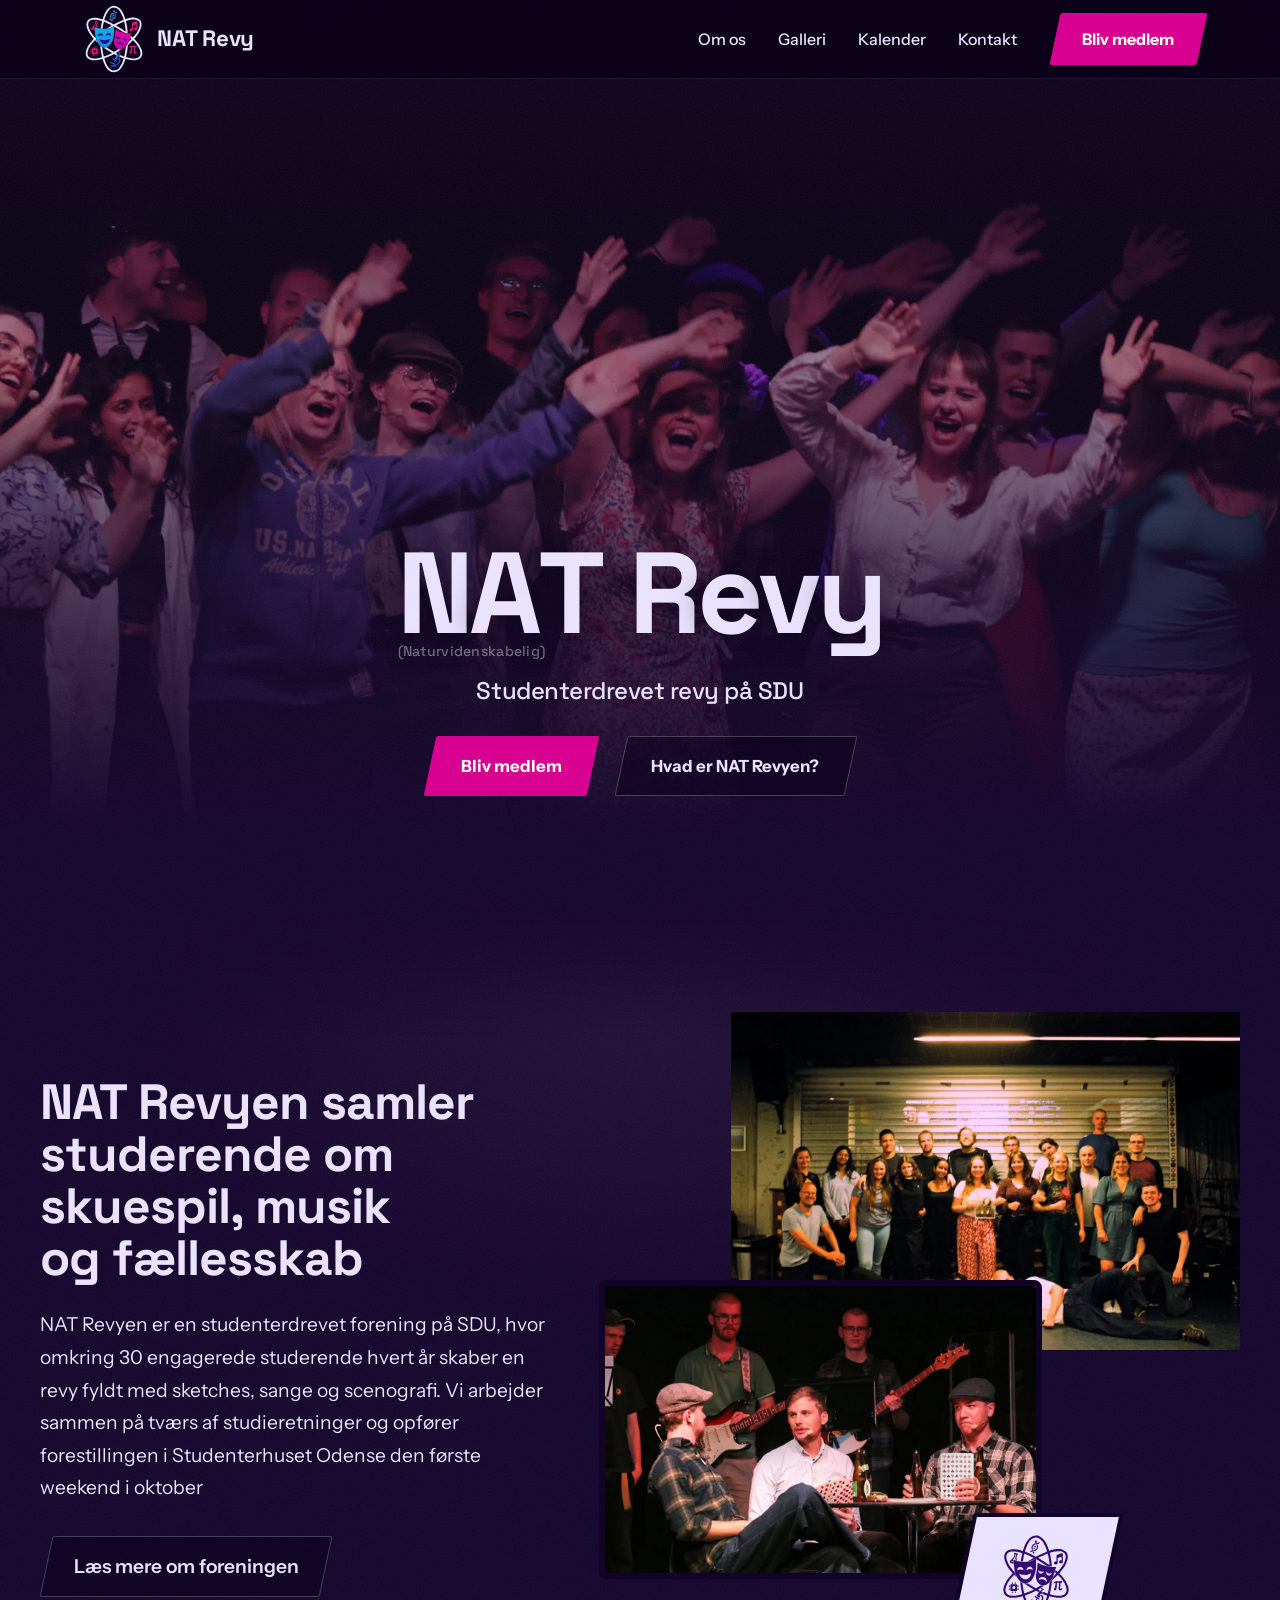
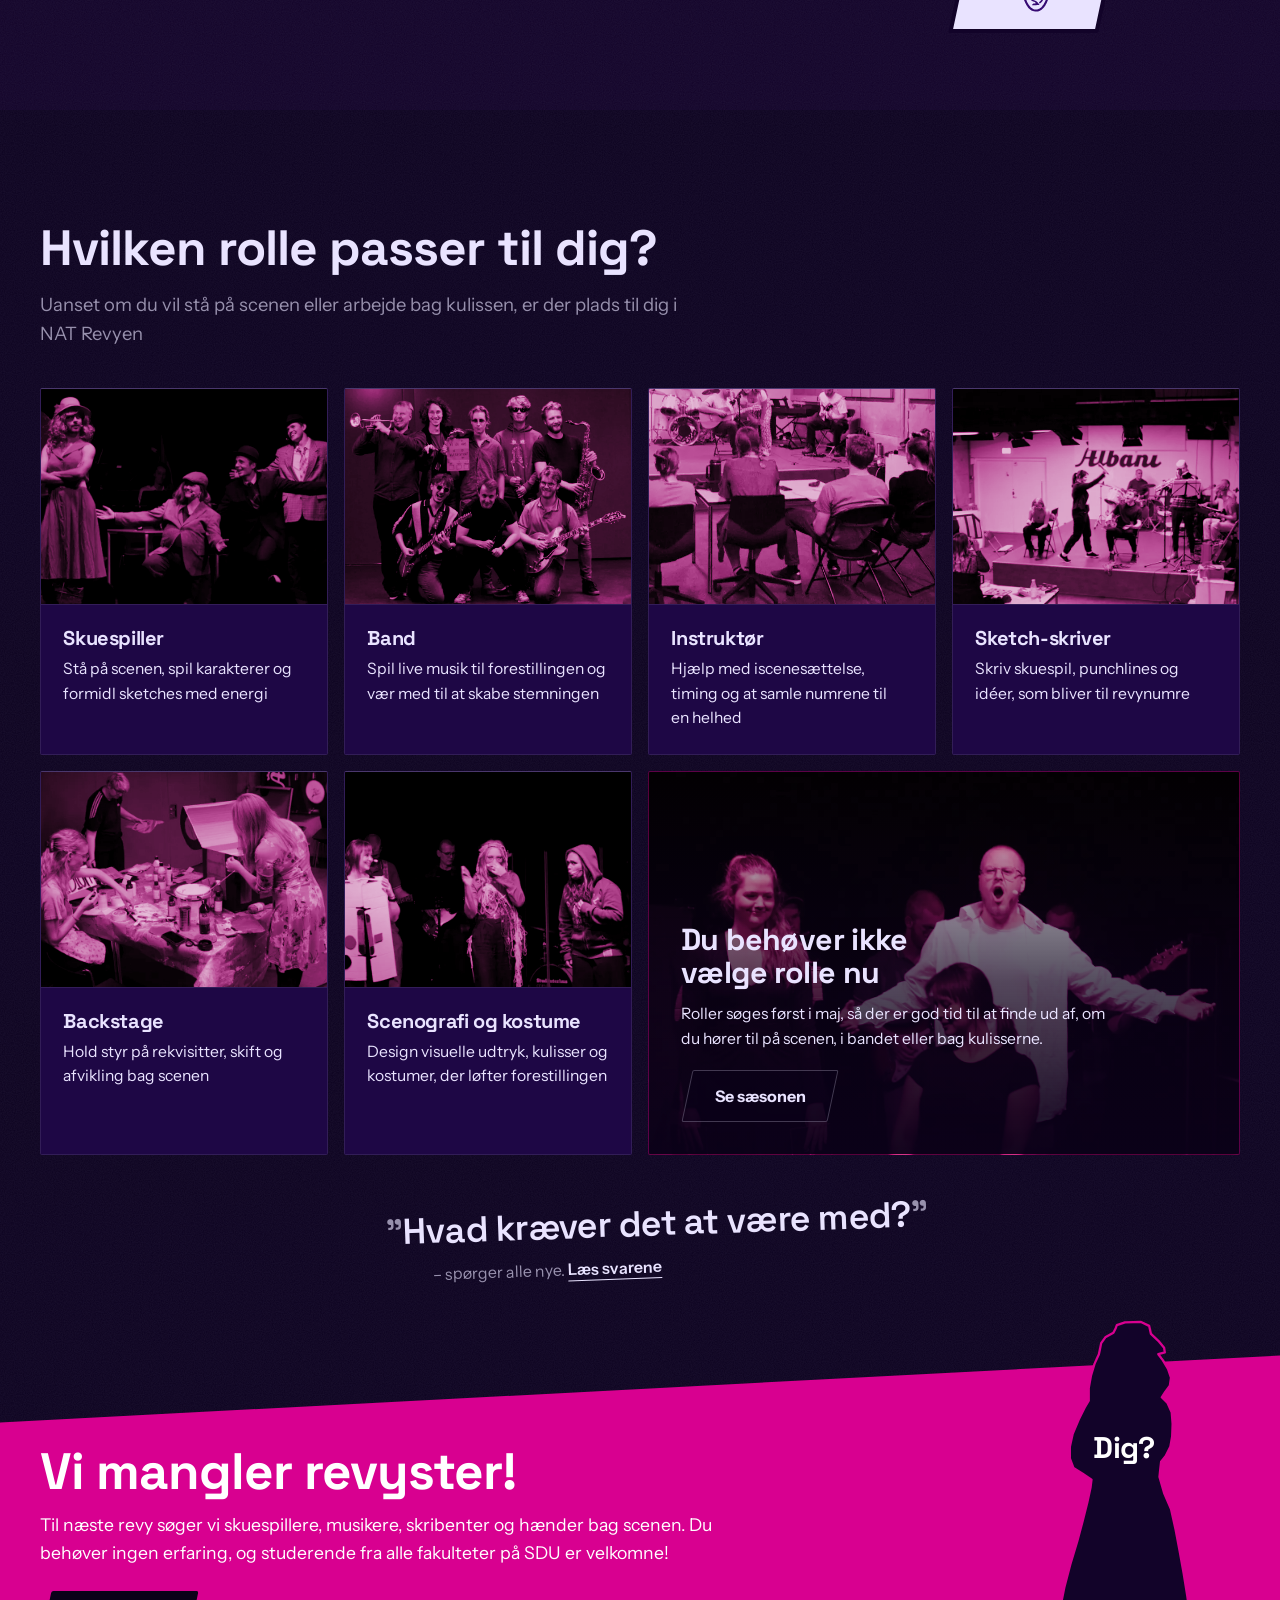
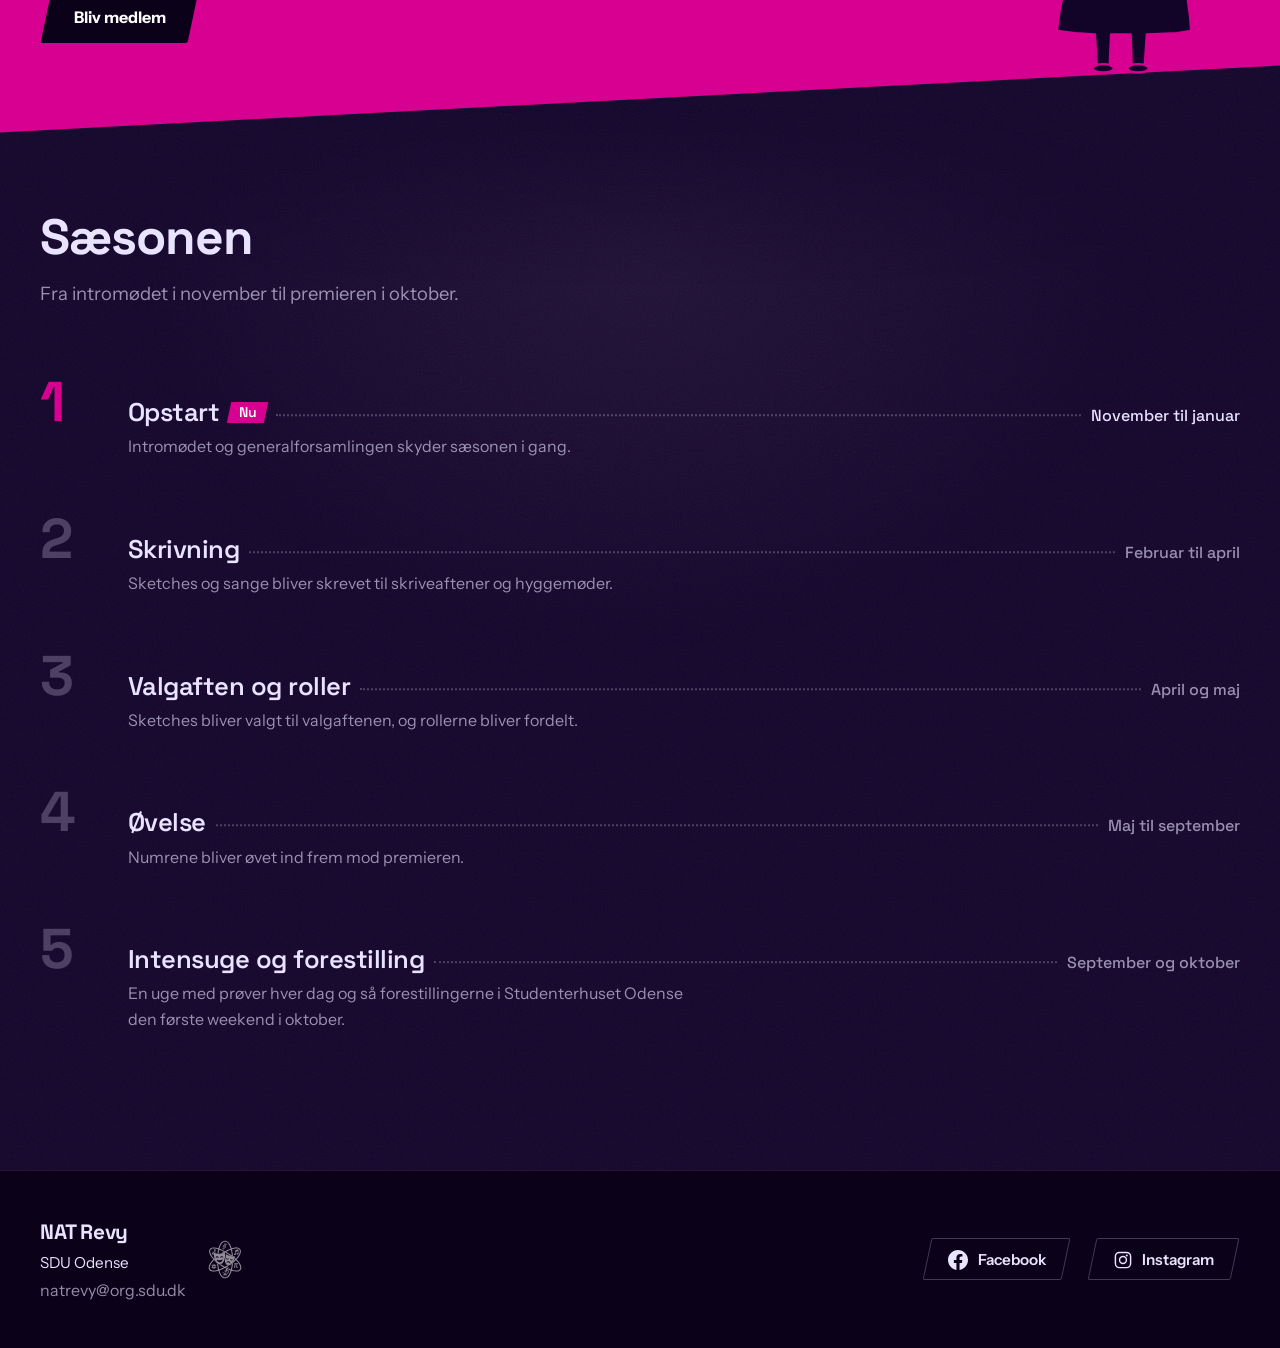
==== commit 0564373d: "UI improvs, bedre "Godt at vide" sektion, billede redigering, omarrangering af sektioner + elementer" ====
--- a/index.html
+++ b/index.html
@@ -3,20 +3,20 @@
 <head>
     <meta charset="UTF-8"/>
     <meta name="viewport" content="width=device-width, initial-scale=1.0"/>
-    <title>NAT Revyen - Studenterdrevet revy på SDU</title>
+    <title>NAT Revy</title>
     <meta name="description" content="NAT Revyen er en studenterdrevet revy på SDU, hvor omkring 30 studerende hvert år skaber en forestilling med sketches, sange og scenografi.">
     <meta name="theme-color" content="#14032f">
     <meta property="og:type" content="website" />
     <meta property="og:url" content="https://natrevyen.sdu.dk/" />
-    <meta property="og:title" content="NAT-Revyen på SDU" />
-    <meta property="og:description" content="NAT-Revyen er en forening på SDU skabt af studerende for studerende - med fokus på skuespil, musik, scenekunst og fællesskab" />
+    <meta property="og:title" content="NAT Revyen på SDU" />
+    <meta property="og:description" content="NAT Revyen er en forening på SDU skabt af studerende for studerende - med fokus på skuespil, musik, scenekunst og fællesskab" />
     <meta property="og:image" content="https://natrevyen.sdu.dk/images/web/og-image.jpg" />
     <link rel="icon" type="image/png" sizes="32x32" href="images/favicon-32x32.png">
     <link rel="icon" type="image/svg+xml" href="images/logo/favicon.svg">
     <link rel="apple-touch-icon" href="images/logo/apple-touch-icon.png">
     <link rel="preconnect" href="https://fonts.googleapis.com">
     <link rel="preconnect" href="https://fonts.gstatic.com" crossorigin>
-    <link href="https://fonts.googleapis.com/css2?family=Space+Grotesk:wght@500..700&family=Instrument+Sans:wght@400..700&family=Space+Mono:wght@400;700&display=swap" rel="stylesheet">
+    <link href="https://fonts.googleapis.com/css2?family=Space+Grotesk:wght@500..700&family=Instrument+Sans:wght@400..700&display=swap" rel="stylesheet">
     <link rel="preload" as="image" href="images/web/slutsang-1600.webp" fetchpriority="high">
     <link rel="stylesheet" href="style.css"/>
 </head>
@@ -29,23 +29,23 @@
     <div class="hero-overlay"></div>
     <div class="hero-content">
         <!-- Bogstaverne træder ind ét ad gangen som et kor; aria-label gør, at skærmlæsere læser titlen som ét ord -->
-        <h1 class="hero-title" aria-label="NAT-Revy"><span class="hero-title-nat" aria-hidden="true"><span style="--i:0">N</span><span style="--i:1">A</span><span style="--i:2">T</span><small>(Naturvidenskabelig)</small></span><span aria-hidden="true"><span>-</span><span style="--i:4">R</span><span style="--i:5">e</span><span style="--i:6">v</span><span style="--i:7">y</span></span></h1>
+        <h1 class="hero-title" aria-label="NAT Revy"><span class="hero-title-nat" aria-hidden="true"><span style="--i:0">N</span><span style="--i:1">A</span><span style="--i:2">T</span><small>(Naturvidenskabelig)</small></span><span aria-hidden="true"><span style="--i:4">R</span><span style="--i:5">e</span><span style="--i:6">v</span><span style="--i:7">y</span></span></h1>
         <p class="hero-sub">Studenterdrevet revy på SDU</p>
         <div class="hero-actions">
-            <a href="tilmeld.html" class="btn-cta">Bliv en del af NAT-Revyen</a>
-            <a href="#om" class="btn-cta btn-outline">Hvad er NAT-Revyen?</a>
-        </div>
-        <p class="hero-formula">Skuespil <b>+</b> musik <b>+</b> fællesskab <b>=</b> NAT-Revy</p>
-    </div>
-
-    <a class="next-event" id="nextEvent" href="kalender.html" hidden>
-        <span class="next-event-label">Næste arrangement</span>
+            <a href="tilmeld.html" class="btn-cta">Bliv medlem</a>
+            <a href="#om" class="btn-cta btn-outline">Hvad er NAT Revyen?</a>
+        </div>
+    </div>
+
+    <!-- Næste arrangement: en lille boks med datoen, der folder sig ud ved hover (udfyldes af events.js) -->
+    <a class="next-event" href="kalender.html" data-next-event hidden>
+        <span class="next-event-date"><small>Næste</small><b class="next-event-day"></b></span>
         <span class="next-event-text"></span>
     </a>
 </section>
 
-<section class="about" id="om">
-    <div class="about-inner">
+<section class="about stage" id="om">
+    <div class="about-inner about-intro">
 
         <div class="about-text-wrapper">
             <h2>NAT Revyen samler studerende om skuespil, musik og fællesskab</h2>
@@ -55,11 +55,12 @@
                 Vi arbejder sammen på tværs af studieretninger og opfører forestillingen
                 i Studenterhuset Odense den første weekend i oktober
             </p>
+            <p class="about-more"><a class="btn-cta btn-outline" href="om-os.html">Læs mere om foreningen</a></p>
         </div>
 
         <div class="about-images">
+            <img src="images/web/group-1200.webp" alt="Revy fællesskab" width="1200" height="796" loading="lazy">
             <img src="images/web/dyt-baat-1200.webp" alt="Revy forestilling" width="1200" height="800" loading="lazy">
-            <img src="images/web/group-1200.webp" alt="Revy fællesskab" width="1200" height="796" loading="lazy">
             <span class="logo-badge">
                 <img src="images/logo/logo_ensfarvet_mørklilla.svg" alt="" width="536" height="613" loading="lazy">
             </span>
@@ -67,26 +68,7 @@
     </div>
 </section>
 
-<section class="month" id="month" hidden>
-    <div class="month-inner">
-        <div class="month-head">
-            <p class="kicker" id="monthKicker"></p>
-            <h2 id="monthTitle"></h2>
-        </div>
-        <ul class="month-list" id="monthList"></ul>
-        <a class="month-link" href="kalender.html">Se hele kalenderen</a>
-    </div>
-</section>
-
-<section class="recruit">
-    <div class="recruit-inner">
-        <h2>Vi mangler medlemmer!</h2>
-        <p>Til næste revy søger vi skuespillere, musikere, skribenter og hænder bag scenen. Du behøver ingen erfaring, og studerende fra alle fakulteter på SDU er velkomne!</p>
-        <a href="tilmeld.html" class="btn-cta btn-dark">Tilmeld dig</a>
-    </div>
-</section>
-
-<section class="roles" id="roller">
+<section class="roles band" id="roller">
     <div class="roles-inner">
         <div class="roles-header">
             <h2>Hvilken rolle passer til dig?</h2>
@@ -99,13 +81,15 @@
                 <div class="role-card-body">
                     <h3>Skuespiller</h3>
                     <p>Stå på scenen, spil karakterer og formidl sketches med energi</p>
-                </div>
-            </article>
-            <article class="role-card">
-                <img class="role-card-img" src="images/web/role-band-800.webp" alt="Bandet spiller live" loading="lazy">
+                    <ul class="tags role-tags" aria-label="Det laver man"><li>Sketches</li><li>Sange</li><li>Karakterer</li></ul>
+                </div>
+            </article>
+            <article class="role-card">
+                <img class="role-card-img" src="images/web/role-band-2026-800.webp" alt="Bandet 2026 med trompet, saxofon, guitarer og trommestikker" loading="lazy">
                 <div class="role-card-body">
                     <h3>Band</h3>
                     <p>Spil live musik til forestillingen og vær med til at skabe stemningen</p>
+                    <ul class="tags role-tags" aria-label="Det laver man"><li>Live musik</li><li>Jamaftener</li><li>Sange</li></ul>
                 </div>
             </article>
             <article class="role-card">
@@ -113,6 +97,7 @@
                 <div class="role-card-body">
                     <h3>Instruktør</h3>
                     <p>Hjælp med iscenesættelse, timing og at samle numrene til en helhed</p>
+                    <ul class="tags role-tags" aria-label="Det laver man"><li>Iscenesættelse</li><li>Timing</li><li>Valg af sketches</li></ul>
                 </div>
             </article>
             <article class="role-card">
@@ -120,6 +105,7 @@
                 <div class="role-card-body">
                     <h3>Sketch-skriver</h3>
                     <p>Skriv skuespil, punchlines og idéer, som bliver til revynumre</p>
+                    <ul class="tags role-tags" aria-label="Det laver man"><li>Skriveaftener</li><li>Satire</li><li>Punchlines</li></ul>
                 </div>
             </article>
             <article class="role-card">
@@ -127,6 +113,7 @@
                 <div class="role-card-body">
                     <h3>Backstage</h3>
                     <p>Hold styr på rekvisitter, skift og afvikling bag scenen</p>
+                    <ul class="tags role-tags" aria-label="Det laver man"><li>Rekvisitter</li><li>Sceneskift</li><li>Afvikling</li></ul>
                 </div>
             </article>
             <article class="role-card">
@@ -134,17 +121,82 @@
                 <div class="role-card-body">
                     <h3>Scenografi og kostume</h3>
                     <p>Design visuelle udtryk, kulisser og kostumer, der løfter forestillingen</p>
+                    <ul class="tags role-tags" aria-label="Det laver man"><li>Kulisser</li><li>Kostumer</li><li>Design</li></ul>
                 </div>
             </article>
             <article class="role-card role-card-cta role-card-cta-prominent">
                 <div class="role-card-body">
-                    <p class="role-card-kicker">Ikke sikker endnu?</p>
                     <h3>Du behøver ikke vælge rolle nu</h3>
                     <p>Roller søges først i maj, så der er god tid til at finde ud af, om du hører til på scenen, i bandet eller bag kulisserne.</p>
-                    <a href="tilmeld.html" class="btn-cta">Bliv medlem</a>
-                </div>
-            </article>
-        </div>
+                    <a href="#saesonen" class="btn-cta btn-outline">Se sæsonen</a>
+                </div>
+            </article>
+        </div>
+        <a class="roles-quote" href="tilmeld.html#godt-at-vide">
+            <q>Hvad kræver det at være med?</q>
+            <span>– spørger alle nye. <b>Læs svarene</b></span>
+        </a>
+    </div>
+</section>
+
+<section class="recruit">
+    <div class="recruit-inner">
+        <h2>Vi mangler revyster!</h2>
+        <p>Til næste revy søger vi skuespillere, musikere, skribenter og hænder bag scenen. Du behøver ingen erfaring, og studerende fra alle fakulteter på SDU er velkomne!</p>
+        <a href="tilmeld.html" class="btn-cta btn-dark">Bliv medlem</a>
+        <!-- Den tomme plads fra billedet på Tilmeld: en silhuet, der venter på at blive udfyldt -->
+        <div class="recruit-spot">
+            <svg viewBox="0 0 590 1530" aria-hidden="true"><polygon points="264,18 299,6 369,4 404,21 412,56 444,86 469,116 472,136 444,144 464,171 486,208 499,246 494,281 474,308 459,331 484,356 502,396 506,446 504,501 496,546 476,586 456,611 452,646 449,676 469,746 499,816 519,906 536,996 554,1096 570,1196 582,1286 586,1344 524,1354 394,1360 384,1506 329,1506 324,1360 239,1360 232,1506 178,1506 169,1360 84,1354 4,1344 16,1256 36,1156 62,1056 92,956 116,866 136,786 150,721 154,688 114,661 76,638 60,596 60,546 72,491 99,426 124,376 142,346 142,291 152,236 167,186 186,144 190,126 196,96 214,71 249,51 259,31"/><ellipse cx="205" cy="1507" rx="46" ry="18"/><ellipse cx="356" cy="1507" rx="46" ry="18"/></svg>
+            <span>Dig?</span>
+        </div>
+    </div>
+</section>
+
+<!-- Sæsonen sat op som et revyprogram. Navne og perioder hentes fra de samme faser som årshjulet (Season i events.js),
+     så de altid passer sammen. Her står kun beskrivelserne. Den fase, vi er i nu, markeres ud fra datoen (se forside.js). -->
+<section class="program stage" id="saesonen" aria-labelledby="program-titel">
+    <div class="program-inner">
+        <div class="program-head">
+            <h2 id="program-titel">Sæsonen</h2>
+            <p>Fra intromødet i november til premieren i oktober.</p>
+        </div>
+        <ol class="program-list">
+            <li data-phase="0">
+                <span class="program-nr" aria-hidden="true">1</span>
+                <div class="program-body">
+                    <p class="program-line"><strong>Opstart</strong><span class="program-dots" aria-hidden="true"></span><span class="program-when">November til januar</span></p>
+                    <p class="program-desc">Intromødet og generalforsamlingen skyder sæsonen i gang.</p>
+                </div>
+            </li>
+            <li data-phase="1">
+                <span class="program-nr" aria-hidden="true">2</span>
+                <div class="program-body">
+                    <p class="program-line"><strong>Skrivning</strong><span class="program-dots" aria-hidden="true"></span><span class="program-when">Februar til april</span></p>
+                    <p class="program-desc">Sketches og sange bliver skrevet til skriveaftener og hyggemøder.</p>
+                </div>
+            </li>
+            <li data-phase="2">
+                <span class="program-nr" aria-hidden="true">3</span>
+                <div class="program-body">
+                    <p class="program-line"><strong>Valgaften og roller</strong><span class="program-dots" aria-hidden="true"></span><span class="program-when">April og maj</span></p>
+                    <p class="program-desc">Sketches bliver valgt til valgaftenen, og rollerne bliver fordelt.</p>
+                </div>
+            </li>
+            <li data-phase="3">
+                <span class="program-nr" aria-hidden="true">4</span>
+                <div class="program-body">
+                    <p class="program-line"><strong>Øvelse</strong><span class="program-dots" aria-hidden="true"></span><span class="program-when">Maj til september</span></p>
+                    <p class="program-desc">Numrene bliver øvet ind frem mod premieren.</p>
+                </div>
+            </li>
+            <li data-phase="4">
+                <span class="program-nr" aria-hidden="true">5</span>
+                <div class="program-body">
+                    <p class="program-line"><strong>Intensuge og forestilling</strong><span class="program-dots" aria-hidden="true"></span><span class="program-when">September og oktober</span></p>
+                    <p class="program-desc">En uge med prøver hver dag og så forestillingerne i Studenterhuset Odense den første weekend i oktober.</p>
+                </div>
+            </li>
+        </ol>
     </div>
 </section>
 </main>
--- a/style.css
+++ b/style.css
@@ -16,12 +16,23 @@
     --surface-strong: #220849;
     --surface-hover: #2b0c5a;
     --grain: url("data:image/svg+xml,%3Csvg xmlns='http://www.w3.org/2000/svg' width='180' height='180'%3E%3Cfilter id='n'%3E%3CfeTurbulence type='fractalNoise' baseFrequency='.9' numOctaves='2' stitchTiles='stitch'/%3E%3CfeColorMatrix values='0 0 0 0 .91 0 0 0 0 .89 0 0 0 0 1 0 0 0 .06 0'/%3E%3C/filter%3E%3Crect width='100%25' height='100%25' filter='url(%23n)'/%3E%3C/svg%3E");
-    --hero-overlay-start: rgba(11, 1, 25, 0.75);
+    --hero-overlay-start: rgba(18, 2, 40, 0.75);
     --hero-overlay-end: var(--night);
-    --mono: 'Space Mono', ui-monospace, monospace;
+    --label: 'Space Grotesk', system-ui, sans-serif;   /* små labels og datoer */
+    --kulisse: #0c0220;                        /* mørkere bånd til de praktiske sektioner */
+    --card: #1e0745;                           /* de vigtige kort: tydeligt lysere end baggrunden */
+    --card-edge: rgba(233, 227, 255, 0.22);    /* lys kant øverst på kortene, som lys fra scenen */
+
+    /* Typeskala */
+    --h1: clamp(2.6rem, 5.5vw, 4.4rem);        /* sidetitler */
+    --h2: clamp(2.1rem, 4vw, 3.1rem);          /* sektionsoverskrifter */
+    --intro: 1.15rem;                          /* introtekst under en overskrift */
+
+    /* Afstande */
+    --section-y: 7rem;                         /* mellem sektioner */
+    --head-gap: 2.5rem;                        /* mellem en sektions overskrift og dens indhold */
     --transition: 0.25s ease;
     --radius: 2px;
-    --cut: 14px;                               /* det afskårne hjørne på kort */
 }
 
 * { margin: 0; padding: 0; box-sizing: border-box; }
@@ -208,37 +219,32 @@
 .logo:hover .logo-text,
 .logo:focus-visible .logo-text { color: var(--blue); }
 
-/* Logoet som rundt klistermærke på forsidens billeder: en lys plade med det mørkelilla logo */
+/* Logoet som et skrå, lyst mærke på forsidens billeder, med samme parallelogram som knapperne */
 .logo-badge {
     position: absolute;
-    z-index: 1;
+    z-index: 2;
+    isolation: isolate;
     display: grid;
     place-items: center;
-    width: 132px;
-    height: 132px;
+    width: 150px;
+    height: 120px;
+    cursor: pointer;
+}
+
+.logo-badge::before {
+    content: "";
+    position: absolute;
+    inset: 0;
+    z-index: -1;
     border: 4px solid var(--night);
-    border-radius: 50%;
+    border-radius: var(--radius);
     background: var(--text);
-    cursor: pointer;
-    transition: transform 0.7s cubic-bezier(0.34, 1.56, 0.64, 1), opacity 0.4s ease;
+    transform: skewX(-12deg);
 }
 
 .logo-badge img {
-    width: 84px;
+    width: 76px;
     height: auto;
-}
-
-.logo-badge.pop:not(.in) {
-    opacity: 0;
-    transform: scale(0.5) rotate(-30deg);
-}
-
-.about-images { position: relative; }
-
-.about-images .logo-badge {
-    top: 50%;
-    left: 0;
-    translate: -50% -50%;
 }
 
 .nav-links {
@@ -248,6 +254,7 @@
 }
 
 .nav-links a:not(.btn-cta) {
+    position: relative;
     color: var(--text);
     text-decoration: none;
     padding: 0.45rem 0;
@@ -255,17 +262,28 @@
     font-weight: 500;
 }
 
-.nav-links a:not(.btn-cta):hover,
-.nav-links a.active:not(.btn-cta),
+/* En skrå streg i knappernes vinkel glider ind fra venstre ved hover og bliver stående under den aktive side */
+.nav-links a:not(.btn-cta)::after {
+    content: "";
+    position: absolute;
+    left: -0.2rem;
+    right: -0.2rem;
+    bottom: 0;
+    height: 4px;
+    background: var(--magenta);
+    transform: scaleX(0) skewX(-30deg);
+    transform-origin: left;
+    transition: transform 0.35s cubic-bezier(0.2, 0.8, 0.2, 1);
+}
+
+.nav-links a:not(.btn-cta):hover::after,
+.nav-links a:not(.btn-cta):focus-visible::after,
+.nav-links a.active:not(.btn-cta)::after { transform: scaleX(1) skewX(-30deg); }
+
+.nav-links a:not(.btn-cta):hover { color: #fff; }
+
 .mobile-menu a:not(.btn-cta):hover,
-.mobile-menu a.active:not(.btn-cta) {
-    color: var(--blue);
-}
-
-.nav-links a.active:not(.btn-cta) {
-    text-decoration: underline;
-    text-underline-offset: 6px;
-}
+.mobile-menu a.active:not(.btn-cta) { color: var(--blue); }
 
 .btn-cta {
     position: relative;
@@ -299,8 +317,6 @@
 .btn-cta:focus-visible { outline: none; }
 .btn-cta:focus-visible::before { outline: 2px solid var(--magenta); outline-offset: 3px; }
 
-/* Links til andre sites får en lille ↗ */
-.btn-cta[target="_blank"]::after { content: "↗"; }
 
 
 .hamburger {
@@ -336,38 +352,35 @@
 }
 
 .hero {
-    padding-bottom: 7rem;   /* plads til banneret med næste arrangement */
+    padding-bottom: 6.5rem;   /* plads til boksen med næste arrangement */
     background-image: url("images/web/slutsang-1600.webp");
+    background-position: center 100%;   /* billedet så højt op som muligt */
+}
+
+.hero .hero-content { margin: auto auto 0; }   /* teksten i bunden, så ansigterne ikke dækkes */
+
+/* Et svagt magenta skær over billedet, som scenelys, så det passer til knapperne */
+.hero::before {
+    content: "";
+    position: absolute;
+    inset: 0;
+    background: var(--magenta);
+    mix-blend-mode: color;
+    opacity: 0.14;
 }
 
 .hero-om-os {
     min-height: max(480px, 75vh);
+    padding-bottom: clamp(3rem, 10vh, 6rem);
     background-image: url("images/web/group-1600.webp");
 }
+
+.hero-om-os .hero-content { margin: auto auto 0; }
 
 .kicker {
     margin-bottom: 1rem;
     color: var(--blue);
-    font-size: 0.85rem;
-    font-weight: 800;
-    letter-spacing: 0.08em;
-    text-transform: uppercase;
-}
-
-.hero-om-os .kicker {
-    position: relative;
-    isolation: isolate;
-    padding: 0.35rem 1rem;
-    color: var(--text);
-}
-
-.hero-om-os .kicker::before {
-    content: "";
-    position: absolute;
-    inset: 0;
-    z-index: -1;
-    background: var(--magenta);
-    transform: skewX(-12deg);
+    font: 600 0.875rem var(--label);
 }
 
 .hero-actions {
@@ -428,6 +441,7 @@
     display: flex;
     align-items: center;
     justify-content: center;
+    gap: 0.24em;   /* mellemrummet i "NAT Revy" (de to ord er hver sin boks) */
 }
 
 .hero-title-nat {
@@ -438,15 +452,17 @@
 .hero-title-nat small {
     position: absolute;
     top: 100%;
-    left: 50%;
-    transform: translateX(-50%);
+    left: 0.06em;
     display: block;
     color: var(--text-muted);
-    font-size: clamp(0.7rem, 1.1vw, 0.95rem);
-    font-weight: 400;
+    font-size: clamp(0.75rem, 1.1vw, 0.95rem);
+    font-weight: 500;
+    letter-spacing: 0.02em;   /* ellers arves titlens stramme afstand, og bogstaverne klumper */
     line-height: 1;
     margin-top: -0.35em;
     white-space: nowrap;
+    opacity: 0.7;
+    animation: page-in 1.8s 1.2s ease both;
 }
 
 .hero-sub {
@@ -459,21 +475,6 @@
     max-width: 24ch;
 }
 
-/* Revyen som en formel */
-.hero-formula {
-    text-wrap: balance;
-    margin-top: 0.4rem;
-    color: var(--text-muted);
-    font-size: 0.8rem;
-    opacity: 0.8;
-    animation: rise 0.6s 1.1s cubic-bezier(0.2, 0.7, 0.2, 1) both;
-}
-
-.hero-formula b {
-    color: var(--blue);
-    font-weight: 400;
-}
-
 /* Bogstaverne i titlen træder ind ét ad gangen som et kor på scenen (kun én gang) */
 .hero-title > span > span {
     display: inline-block;
@@ -481,6 +482,13 @@
     animation-delay: calc(0.1s + var(--i) * 70ms);
 }
 
+@keyframes rise {
+    from {
+        opacity: 0;
+        transform: translateY(16px);
+    }
+}
+
 @keyframes chorus {
     from {
         opacity: 0;
@@ -488,8 +496,6 @@
     }
 }
 
-.hero-dash { color: var(--magenta); }
-
 .hero-om-os h1 {
     font-size: clamp(2.2rem, 5vw, 4rem);
     letter-spacing: -0.02em;
@@ -506,7 +512,7 @@
 
 .about {
     color: var(--text);
-    padding: 6rem 2rem;
+    padding: var(--section-y) 2rem;
 }
 
 .about-inner {
@@ -520,7 +526,7 @@
 
 .about-text-wrapper h1,
 .about-text-wrapper h2 {
-    font-size: clamp(2.2rem, 4vw, 3.5rem);
+    font-size: var(--h2);
     line-height: 1.05;
     margin-bottom: 1.5rem;
     color: var(--text);
@@ -537,11 +543,97 @@
 .about-text-wrapper h3:not(:first-child) { margin-top: 2.5rem; }
 
 .about-text-wrapper p {
-    font-size: 1.1rem;
+    font-size: 1.05rem;
     line-height: 1.7;
     color: var(--text);
     max-width: 60ch;
 }
+
+.about-text-wrapper > p { font-size: 1.2rem; }   /* forsidens intro står alene og skal kunne bære den store overskrift */
+.about-text-wrapper > .about-more { margin-top: 2rem; }
+
+/* Forsiden: teksten starter lavere end billederne, og det andet billede ligger forskudt ind over det første,
+   med logo-mærket på hjørnet, så det ikke står på pæne linjer */
+.about-intro {
+    grid-template-columns: minmax(0, 5fr) minmax(0, 6fr);
+    align-items: start;
+}
+
+.about-intro .about-text-wrapper { padding-top: 4rem; }
+
+.about-intro .about-images {
+    position: relative;
+    display: grid;
+    grid-template-columns: repeat(6, minmax(0, 1fr));
+    gap: 0;
+}
+
+.about-intro .about-images > img:first-of-type { grid-column: 2 / 7; }
+
+.about-intro .about-images > img:nth-of-type(2) {
+    grid-column: 1 / 5;
+    z-index: 1;
+    margin: -4rem 0 0 -1.5rem;
+    width: calc(100% + 1.5rem);
+    outline: 6px solid var(--night);
+}
+
+.about-intro .logo-badge {   /* på det nederste billedes nederste højre hjørne, ude i den tomme plads under det øverste billede */
+    grid-area: 2 / 1 / 3 / 5;
+    bottom: 0;
+    right: 0;
+    translate: 50% 50%;
+}
+
+/* Under rollerne: spørgsmålet som et trykt citat, lidt skævt og rykket ind på linjen */
+.roles-quote {
+    display: block;
+    width: fit-content;
+    margin: 3rem 0 0 30%;
+    rotate: -2deg;
+    color: var(--text);
+    text-decoration: none;
+}
+
+.roles-quote q {
+    display: block;
+    quotes: "”" "”";
+    text-indent: -0.4em;   /* det første anførselstegn hænger ud foran linjen, som i tryk */
+    font: 600 clamp(1.5rem, 3vw, 2.25rem) / 1.15 var(--label);
+    letter-spacing: -0.02em;
+    text-wrap: balance;   /* to lige lange linjer på mobil */
+}
+
+.roles-quote q::before,
+.roles-quote q::after { color: var(--text-muted); }
+
+.roles-quote span {   /* tilskrivningen under citatet, rykket ind under spørgsmålet */
+    display: block;
+    margin: 0.75rem 0 0 2em;
+    color: var(--text-muted);
+}
+
+/* "Læs svarene" under citatet: hvid og understreget i stedet for blå */
+.roles-quote b {
+    color: var(--text);
+    font-weight: 600;
+    text-decoration: underline 1px;
+    text-underline-offset: 0.3em;
+    transition: color var(--transition);
+}
+
+.roles-quote:hover b,
+.roles-quote:focus-visible b { color: var(--magenta); }
+
+/* Links i "Godt at vide": samme dæmpede farve som teksten, kun med en tynd streg, og lyse ved hover */
+.faq-item p a {
+    color: inherit;
+    text-decoration: underline 1px;
+    text-underline-offset: 0.25em;
+    transition: color var(--transition);
+}
+
+.faq-item p a:hover { color: var(--text); }
 
 .about-images {
     display: flex;
@@ -558,7 +650,7 @@
 
 .about-om-os {
     position: relative;
-    padding-top: 3rem;
+    padding-top: 3rem;   /* heroen fader allerede ned i sektionen */
 }
 
 .about-page-layout {
@@ -575,9 +667,12 @@
 .about-card,
 .contact-panel,
 .role-card,
+.show,
+.hjul-card,
 .gallery-grid figure {
-    background: var(--surface);
+    background: var(--card);
     border: 1px solid var(--border);
+    border-top-color: var(--card-edge);   /* lys kant øverst, som lys fra scenen */
     border-radius: var(--radius);
 }
 
@@ -588,20 +683,51 @@
 /* Fremhævninger i teksten: datoen i monospace med blå understregning, forestillingen på en magenta plade */
 .mark-date {
     color: var(--text);
-    font-family: var(--mono);
+    font-family: var(--label);
     font-size: 0.95em;
     font-weight: 700;
     text-decoration: underline 2px var(--blue);
     text-underline-offset: 4px;
 }
 
-.mark-show {
-    padding: 0.05em 0.4em;
+.mark-show {   /* forestillingens titel som en lille skrå plakat med en forskudt kontur bagved */
+    position: relative;
+    isolation: isolate;
+    display: inline-block;
+    margin: 0.2em 0.5em 0.35em 0.35em;
+    padding: 0.15em 0.75em;
+    color: #fff;
+    font: 700 1.05em 'Space Grotesk', system-ui, sans-serif;
+    letter-spacing: 0.01em;
+    text-decoration: none;
+    white-space: nowrap;
+}
+
+.mark-show::before,
+.mark-show::after {
+    content: "";
+    position: absolute;
+    inset: 0;
+    border-radius: var(--radius);
+    transform: skewX(-12deg);
+    transition: transform 0.2s ease;
+}
+
+.mark-show::before {   /* pladen */
+    z-index: -1;
     background: var(--magenta);
-    color: #fff;
-    -webkit-box-decoration-break: clone;
-    box-decoration-break: clone;
-}
+}
+
+.mark-show::after {   /* konturen, forskudt ned og til højre */
+    z-index: -2;
+    border: 1.5px solid var(--text);
+    transform: translate(5px, 5px) skewX(-12deg);
+}
+
+.mark-show:hover { color: #fff; }
+.mark-show:hover::before { transform: translate(5px, 5px) skewX(-12deg); }   /* pladen trykkes ned i konturen */
+.mark-show:focus-visible { outline: none; }
+.mark-show:focus-visible::after { border-color: var(--blue); border-width: 2px; }
 
 .about-card-list {
     display: grid;
@@ -614,6 +740,7 @@
     font-size: 1.5rem;
 }
 
+.about-card .faculty-tags + p,
 .about-card p + p {
     margin-top: 1rem;
 }
@@ -632,28 +759,28 @@
     min-height: 0;
 }
 
+
 /* Om os: bestyrelsen */
-.board {
-    grid-column: 1 / -1;
-    margin: 3rem 0 1.5rem;
-}
+.board-band { padding: var(--section-y) 2rem; }
+
+.board-inner {
+    max-width: 1200px;
+    margin: 0 auto;
+}
+
+.board { margin-bottom: 3rem; }
 
 .board-head {
     max-width: 46rem;
-    margin-bottom: 1.5rem;
+    margin-bottom: var(--head-gap);
 }
 
 .board-head h2 {
-    margin-bottom: 0.75rem;
-    font-size: clamp(1.8rem, 3.5vw, 2.6rem);
-    line-height: 1.1;
-}
-
-.board-head p {
-    color: var(--text-muted);
-    font-size: 1.05rem;
-    line-height: 1.65;
-}
+    margin-bottom: 1rem;
+    font-size: var(--h2);
+    line-height: 1.05;
+}
+
 
 .board-list {
     list-style: none;
@@ -674,23 +801,21 @@
 .board-photo {
     display: grid;
     place-items: center;
-    width: 100%;
+    width: 120px;
     aspect-ratio: 1;
     margin-bottom: 0.9rem;
     object-fit: cover;
     border: 1px dashed var(--border-strong);
     background: var(--surface);
     color: var(--text-muted);
-    font: 0.8rem var(--mono);
+    font: 0.8rem var(--label);
 }
 
 img.board-photo { border: 0; }
 
 .board-role {
     color: var(--blue);
-    font: 700 0.8rem var(--mono);
-    letter-spacing: 0.04em;
-    text-transform: uppercase;
+    font: 600 0.875rem var(--label);
 }
 
 .board-name {
@@ -700,15 +825,14 @@
 }
 
 .site-note {
-    grid-column: 1 / -1;
     display: flex;
     align-items: center;
     gap: 0.9rem;
-    padding: 1rem 1.25rem;
-    border: 1px solid var(--border);
-    border-radius: var(--radius);
+    padding: 1rem 0;
+    border-top: 1px solid var(--border);
     color: var(--text-muted);
 }
+
 
 .site-note svg {
     flex: none;
@@ -725,7 +849,7 @@
 .site-note p { line-height: 1.5; }
 
 .contact-page {
-    padding: 160px 2rem 7rem;
+    padding: 160px 2rem var(--section-y);
 }
 
 .contact-layout {
@@ -792,52 +916,96 @@
 .contact-copy h1 {
     margin-bottom: 1rem;
     color: var(--text);
-    font-size: clamp(2.4rem, 5vw, 4rem);
+    font-size: var(--h1);
     line-height: 1.05;
 }
 
-.contact-intro {
-    max-width: 34rem;
-    font-size: 1.1rem;
-    line-height: 1.7;
-}
 
 .contact-subhead {
     margin-top: 2.75rem;
-    color: var(--text-muted);
-    font-family: inherit;
-    font-size: 0.8rem;
-    font-weight: 600;
-    letter-spacing: 0.08em;
-    text-transform: uppercase;
+    font-size: 1.25rem;
+    line-height: 1.2;
 }
 
 .contact-list {
     list-style: none;
     display: grid;
-    gap: 0.6rem;
     max-width: 30rem;
     margin-top: 2rem;
+    border-top: 1px solid var(--border);
 }
 
 .contact-subhead + .contact-list { margin-top: 0.9rem; }
 
 .contact-row {
     display: grid;
+    grid-template-columns: minmax(0, 1fr) auto;
     align-items: center;
-    padding: 0.9rem 1.25rem;
-    border: 1px solid var(--border);
+    gap: 1rem;
+    padding: 0.95rem 0.75rem;
+    border-bottom: 1px solid var(--border);
+    color: var(--text);
+    text-decoration: none;
+    transition: background var(--transition);
+}
+
+.contact-row:hover,
+.contact-row:focus-visible { background: var(--card); }
+
+/* Handlingen i hver række: en lille skrå knap, der fyldes, når man peger på rækken */
+.contact-action {
+    position: relative;
+    isolation: isolate;
+    padding: 0.4rem 1rem;
+    color: var(--blue);
+    font: 600 0.9rem var(--label);
+    white-space: nowrap;
+    transition: color var(--transition);
+}
+
+.contact-action::before {
+    content: "";
+    position: absolute;
+    inset: 0 4px;
+    z-index: -1;
+    border: 1px solid var(--blue);
     border-radius: var(--radius);
-    background: var(--surface);
-    color: var(--text);
-    text-decoration: none;
-    transition: background var(--transition), border-color var(--transition);
-}
-
-.contact-row:hover {
-    background: var(--surface-strong);
-    border-color: var(--border-strong);
-}
+    transform: skewX(-12deg);
+    transition: background var(--transition);
+}
+
+.contact-row:hover .contact-action,
+.contact-row:focus-visible .contact-action { color: var(--ink); }
+
+.contact-row:hover .contact-action::before,
+.contact-row:focus-visible .contact-action::before { background: var(--blue); }
+
+/* Kontakt: Messenger er den foretrukne vej, så dens knap er fyldt magenta som de andre hovedknapper */
+.contact-row.is-main .contact-action { color: #fff; }
+.contact-row.is-main .contact-action::before { border-color: var(--magenta); background: var(--magenta); }
+.contact-row.is-main:hover .contact-action,
+.contact-row.is-main:focus-visible .contact-action { color: var(--ink); }
+.contact-row.is-main:hover .contact-action::before,
+.contact-row.is-main:focus-visible .contact-action::before { border-color: #fff; background: #fff; }
+
+/* Tilmeld: "Er du i tvivl?" som en lille, afdæmpet note, der hænger skævt over "Skriv til os" */
+.contact-row:has(.row-tag) { position: relative; }
+
+.contact-row .row-tag {   /* to klasser, så den slår .skew-tag længere nede */
+    position: absolute;
+    top: -0.4rem;
+    right: 2.4rem;
+    rotate: -4deg;
+    color: var(--text-muted);
+    font-size: 0.8rem;
+}
+
+.contact-row .row-tag::before {
+    border: 1px solid var(--magenta-border);
+    background: var(--night);
+}
+
+
 
 .contact-text {
     display: grid;
@@ -847,10 +1015,7 @@
 .contact-text small {
     transition: color var(--transition);
     color: var(--text-muted);
-    font-size: 0.75rem;
-    font-weight: 600;
-    letter-spacing: 0.08em;
-    text-transform: uppercase;
+    font: 600 0.875rem var(--label);
 }
 
 .contact-text strong {
@@ -859,12 +1024,53 @@
     overflow-wrap: anywhere;
 }
 
-.contact-row:hover .contact-text small { color: var(--blue); }
 
 
 .contact-photo {
     position: relative;
     margin: 0;
+}
+
+/* Tilmeld: de medvirkende peger mod en tom silhuet i venstre side, hvor der står "Dig?".
+   Billedet vises helt uden beskæring, så alle personerne er med. Teksten skalerer med billedets bredde */
+.contact-photo.is-spot { container-type: inline-size; }
+
+@media (min-width: 1001px) {
+    .contact-hero:has(.is-spot) {   /* billedet får lidt mere plads end teksten, så personerne ikke bliver for små */
+        grid-template-columns: minmax(0, 0.85fr) minmax(0, 1.15fr);
+        gap: 3.5rem;
+    }
+}
+
+.contact-photo.is-spot > img {
+    aspect-ratio: auto;
+    max-height: none;
+}
+
+.photo-spot {
+    position: absolute;
+    top: 37%;                  /* silhuettens bryst */
+    left: 13.2%;
+    translate: -50% -50%;
+    color: #fff;
+    font: 700 4.2cqi 'Space Grotesk', system-ui, sans-serif;
+    letter-spacing: -0.02em;
+    pointer-events: none;
+}
+
+/* Kontakt: beskæres lidt til højre, så personen med sølvpapirshatten kommer med */
+.contact-photo.focus-right > img { object-position: 75% 50%; }
+
+/* Kontakt: sort-hvidt med en mørk vignet, der følger beskæringen */
+.contact-photo.is-bw > img { filter: grayscale(1); }
+
+.contact-photo.is-bw::after {
+    content: "";
+    position: absolute;
+    inset: 0;
+    border-radius: var(--radius);
+    background: radial-gradient(ellipse at 55% 45%, transparent 55%, rgba(0, 0, 0, 0.5));
+    pointer-events: none;
 }
 
 .contact-photo > img {
@@ -877,26 +1083,6 @@
     border-radius: var(--radius);
 }
 
-/* Indholdet glider blidt ind, når siden åbner */
-@keyframes rise {
-    from {
-        opacity: 0;
-        transform: translateY(16px);
-    }
-}
-
-.contact-copy > :not(.contact-list),
-.contact-list li,
-.contact-photo { animation: rise 0.6s cubic-bezier(0.2, 0.7, 0.2, 1) both; }
-.contact-copy > :nth-child(2),
-.contact-photo { animation-delay: 0.06s; }
-.contact-copy > :nth-child(3) { animation-delay: 0.12s; }
-.contact-copy > :nth-child(n + 4) { animation-delay: 0.18s; }
-.contact-list li:nth-child(1) { animation-delay: 0.24s; }
-.contact-list li:nth-child(2) { animation-delay: 0.3s; }
-.contact-list li:nth-child(3) { animation-delay: 0.36s; }
-.contact-list li:nth-child(4) { animation-delay: 0.42s; }
-
 .ticket-panel {
     width: min(100%, 32rem);
 }
@@ -928,7 +1114,7 @@
 }
 
 .roles {
-    padding: 2rem 2rem 7rem;
+    padding: var(--section-y) 2rem calc(var(--section-y) + 3rem);   /* +3rem, som striben nedenunder ligger ind over */
 }
 
 .roles-inner {
@@ -938,21 +1124,26 @@
 
 .roles-header {
     max-width: 760px;
-    margin-bottom: 2.5rem;
+    margin-bottom: var(--head-gap);
     text-align: left;
 }
 
 .roles-header h2 {
-    font-size: clamp(2rem, 4.5vw, 3.2rem);
+    font-size: var(--h2);
     line-height: 1.05;
-    margin-bottom: 0.9rem;
-    color: var(--text);
-}
-
-.roles-header p {
-    color: var(--text);
-    font-size: 1.05rem;
-    line-height: 1.65;
+    margin-bottom: 1rem;
+    color: var(--text);
+}
+
+.roles-header p,
+.program-head p,
+.board-head p,
+.gallery-header p,
+.contact-intro {
+    max-width: 60ch;
+    color: var(--text-muted);
+    font-size: var(--intro);
+    line-height: 1.6;
 }
 
 .roles-grid {
@@ -1006,10 +1197,48 @@
     z-index: 1;
     padding: 1.25rem 1.4rem 1.5rem;
     border-top: 1px solid var(--border);
-    background:
-        repeating-linear-gradient(102deg, transparent 0 13px, rgba(233, 227, 255, 0.035) 13px 14px),
-        var(--night-deep);
+    background: var(--card);
     flex: 1;
+}
+
+/* Ved hover glider mærkerne med rollens opgaver op i bunden af billedet */
+.role-tags {
+    position: absolute;
+    bottom: calc(100% + 0.75rem);
+    left: 1rem;
+    right: 1rem;
+    pointer-events: none;
+}
+
+.role-tags li {
+    border-color: rgba(233, 227, 255, 0.35);
+    background: rgba(11, 1, 25, 0.85);
+    opacity: 0;
+    transform: translateY(8px);
+    transition: opacity 0.3s ease, transform 0.3s cubic-bezier(0.2, 0.7, 0.2, 1);
+}
+
+.role-card:hover .role-tags li {
+    opacity: 1;
+    transform: none;
+}
+
+.role-card:hover .role-tags li:nth-child(2) { transition-delay: 60ms; }
+.role-card:hover .role-tags li:nth-child(3) { transition-delay: 120ms; }
+
+/* På touchskærme, hvor man ikke kan holde musen over, står mærkerne fast under teksten */
+@media (hover: none) {
+    .role-tags {
+        position: static;
+        margin-top: 0.75rem;
+    }
+    .role-tags li {
+        height: 1.5rem;
+        padding: 0 0.45rem;
+        font-size: 0.72rem;
+        opacity: 1;
+        transform: none;
+    }
 }
 
 .role-card h3 {
@@ -1047,13 +1276,6 @@
     background: none;
 }
 
-.role-card .role-card-kicker {
-    color: var(--blue);
-    font: 700 0.8rem var(--mono);
-    letter-spacing: 0.04em;
-    text-transform: uppercase;
-}
-
 .role-card-cta-prominent h3 {
     max-width: 18ch;
     margin-bottom: 0;
@@ -1194,7 +1416,7 @@
 }
 
 .gallery-page {
-    padding: 140px 2rem 7rem;
+    padding: 140px 2rem var(--section-y);
 }
 
 .gallery-inner {
@@ -1204,24 +1426,18 @@
 
 .gallery-header {
     max-width: 760px;
-    margin: 0 auto 2.5rem;
+    margin: 0 auto var(--head-gap);
     text-align: center;
 }
 
 .gallery-header h1 {
-    font-size: clamp(2.5rem, 5vw, 4.5rem);
-    line-height: 100%;
+    font-size: var(--h1);
+    line-height: 1;
     margin-bottom: 1rem;
     color: var(--text);
 }
 
-.gallery-header p {
-    font-size: 1.1rem;
-    line-height: 1.7;
-    color: var(--text);
-    max-width: 60ch;
-    margin: 0 auto;
-}
+.gallery-header p { margin: 0 auto; }
 
 .gallery-grid {
     display: grid;
@@ -1241,6 +1457,12 @@
     display: block;
     transition: transform 0.6s ease;
 }
+
+/* Billeder på højkant fylder to rækker */
+.gallery-grid .is-tall { grid-row: span 2; }
+.gallery-grid .is-tall a,
+.gallery-grid .is-tall img { height: 100%; }
+.gallery-grid .is-tall img { aspect-ratio: auto; }
 
 .gallery-grid figure:hover img {
     transform: scale(1.03);
@@ -1310,7 +1532,20 @@
     .nav-links { display: none; }
     .hamburger { display: block; }
     .about-inner { grid-template-columns: 1fr; gap: 3rem; }
-    .about-images .logo-badge { left: auto; right: 1.25rem; translate: 0 -50%; }
+    .about-intro .about-text-wrapper { padding-top: 0; }
+    .about-intro .about-images > img:first-of-type { grid-column: 1 / 6; }
+    .about-intro .about-images > img:nth-of-type(2) {
+        grid-column: 2 / 7;
+        margin: -2.5rem 0 0;
+        width: 100%;
+    }
+    .about-intro .logo-badge {   /* på det nederste billedes nederste venstre hjørne, så det ikke går ud over kanten */
+        grid-area: 2 / 2 / 3 / 7;
+        right: auto;
+        left: 0;
+        translate: -50% 50%;
+    }
+    .roles-quote { margin-left: 12%; }
     .about-page-media {
         grid-template-columns: 1fr 1fr;
         grid-template-rows: none;
@@ -1348,10 +1583,12 @@
 
 @media (max-width: 680px) {
     .about-card { padding: 1.25rem; }
-    .contact-page { padding: 132px 1rem 4rem; }
-    .gallery-page { padding: 132px 1rem 4rem; }
+    .contact-page { padding: 132px 1rem var(--section-y); }
+    .gallery-page { padding: 132px 1rem var(--section-y); }
     .contact-panel { padding: 1.2rem; }
-    .roles { padding: 1rem 1rem 4rem; }
+    .roles { padding: var(--section-y) 1rem calc(var(--section-y) + 3rem); }
+    .about { padding: var(--section-y) 1rem; }
+    .board-band { padding: var(--section-y) 1rem; }
     .roles-grid { gap: 0.6rem; }
     .role-card-body { padding: 0.8rem 0.85rem 1rem; }
     .role-card h3 { font-size: 1.05rem; }
@@ -1359,10 +1596,10 @@
     .role-card-cta-prominent { min-height: 22rem; }
     .gallery-grid { gap: 0.5rem; }
     .logo-badge {
-        width: 104px;
-        height: 104px;
+        width: 112px;
+        height: 90px;
     }
-    .logo-badge img { width: 64px; }
+    .logo-badge img { width: 56px; }
     .contact-cta { width: 100%; }
     .lightbox { padding: 4rem 0.5rem 5rem; }
     .lightbox-prev,
@@ -1380,52 +1617,78 @@
 }
 
 
-/* Forsiden: et diskret banner med næste arrangement nederst i heroen */
+/* Forsiden: næste arrangement som en lille skrå boks nederst til højre, der folder sig ud ved hover */
 .next-event {
     position: absolute;
-    bottom: 2.5rem;
-    left: 50%;
-    translate: -50% 0;
-    display: flex;
-    flex-wrap: wrap;
-    justify-content: center;
-    align-items: baseline;
-    gap: 0.2rem 0.75rem;
-    width: max-content;
-    max-width: calc(100% - 2rem);
-    padding: 0.55rem 1.1rem;
-    border: 1px solid var(--border);
+    bottom: 1.75rem;
+    right: max(2rem, (100% - 1200px) / 2);
+    isolation: isolate;
+    display: flex;
+    align-items: center;
+    padding: 0.5rem 1.1rem;
+    color: var(--text);
+    text-decoration: none;
+}
+
+.next-event::before {
+    content: "";
+    position: absolute;
+    inset: 0 5px;
+    z-index: -1;
+    border: 1px solid var(--border-strong);
     border-radius: var(--radius);
-    background: rgba(11, 1, 25, 0.55);
-    color: var(--text);
-    font-size: 0.95rem;
-    text-decoration: none;
-    animation: rise 0.6s cubic-bezier(0.2, 0.7, 0.2, 1) both;
+    background: rgba(11, 1, 25, 0.75);
+    transform: skewX(-12deg);
     transition: border-color var(--transition), background var(--transition);
 }
 
+.next-event:hover::before,
+.next-event:focus-visible::before {
+    border-color: var(--text-muted);
+    background: rgba(11, 1, 25, 0.92);
+}
+
+.next-event:focus-visible { outline: none; }
+.next-event:focus-visible::before { outline: 2px solid var(--blue); outline-offset: 3px; }
+
+.next-event-date {
+    display: grid;
+    line-height: 1.15;
+}
+
+.next-event-date small {
+    color: var(--blue);
+    font: 600 0.72rem var(--label);
+}
+
+.next-event-date b { font: 700 1rem var(--label); }
+
+/* Hele beskrivelsen er foldet sammen, indtil man peger på boksen */
+.next-event .next-event-text {
+    max-width: 0;
+    overflow: hidden;
+    white-space: nowrap;
+    font-size: 0.9rem;
+    opacity: 0;
+    transition: max-width 0.45s cubic-bezier(0.2, 0.7, 0.2, 1), margin 0.45s ease, opacity 0.25s ease;
+}
+
+.next-event:hover .next-event-text,
+.next-event:focus-visible .next-event-text {
+    max-width: min(32rem, 60vw);
+    margin-left: 0.9rem;
+    opacity: 1;
+    transition-delay: 0s, 0s, 0.1s;
+}
+
 .next-event[hidden] { display: none; }
 
-.next-event:hover {
-    border-color: var(--border-strong);
-    background: rgba(11, 1, 25, 0.8);
-}
-
-.next-event:hover .next-event-text {
-    text-decoration: underline;
-    text-underline-offset: 3px;
-}
-
-.next-event-label {
-    color: var(--blue);
-    font-size: 0.72rem;
-    font-weight: 700;
-    letter-spacing: 0.08em;
-    text-transform: uppercase;
-}
-
 @media (max-width: 680px) {
-    .next-event { bottom: 1.5rem; }
+    .next-event {
+        right: 1rem;
+        bottom: 1rem;
+    }
+    .hero { padding-bottom: 5.5rem; }   /* plads til boksen under knapperne */
 }
 
 /* 404: siden findes ikke */
@@ -1448,11 +1711,9 @@
 
 .not-found-code {
     color: var(--magenta);
-    font: 700 clamp(5rem, 14vw, 9rem) / 1 var(--mono);
+    font: 700 clamp(5rem, 14vw, 9rem) / 1 var(--label);
     letter-spacing: -0.04em;
 }
-
-.not-found .kicker { margin-bottom: 0; }
 
 .not-found h1 {
     color: var(--text);
@@ -1467,33 +1728,127 @@
 
 .not-found .btn-cta { margin-top: 1rem; }
 
-/* Forsiden: månedens arrangementer */
+/* Forsiden: sæsonen som et revyprogram, med prikker mellem nummer og måned som i et trykt program */
+.program {
+    padding: var(--section-y) 2rem;
+}
+
+.program-inner {
+    max-width: 1200px;   /* samme bredde som rollerne ovenover */
+    margin: 0 auto;
+}
+
+.program-head {
+    margin-bottom: var(--head-gap);
+}
+
+.program-head h2 {
+    font-size: var(--h2);
+    line-height: 1.05;
+}
+
+.program-head p { margin-top: 1rem; }
+
+.program-list { list-style: none; }
+
+.program-list li {
+    display: grid;
+    grid-template-columns: 5.5rem minmax(0, 1fr);
+    align-items: baseline;
+    padding: 1.6rem 0;
+}
+
+.program-nr {
+    color: var(--border-strong);
+    font: 700 clamp(2.5rem, 5vw, 3.5rem) / 1 var(--label);
+    letter-spacing: -0.04em;
+}
+
+.program-line {
+    display: flex;
+    align-items: baseline;
+    gap: 0.6rem;
+}
+
+.program-line strong {
+    font: 600 clamp(1.3rem, 2.4vw, 1.6rem) / 1.2 var(--label);
+    letter-spacing: -0.02em;
+}
+
+.program-dots {
+    flex: 1;
+    min-width: 1.5rem;
+    border-bottom: 2px dotted var(--border-strong);
+    transform: translateY(-0.3em);
+}
+
+.program-when {
+    color: var(--text-muted);
+    font: 500 1rem var(--label);
+    text-align: right;
+}
+
+.program-desc {
+    max-width: 52ch;
+    margin-top: 0.4rem;
+    color: var(--text-muted);
+    line-height: 1.6;
+}
+
+/* Det nummer, vi er i nu, eller det næste */
+.program-list .is-current .program-nr { color: var(--magenta); }
+.program-list .is-current .program-when { color: var(--text); }
+
+/* Lille skrå mærke: "Nu" i sæsonens program og "Er du i tvivl?" ved Messenger på Tilmeld */
+.skew-tag {
+    position: relative;
+    isolation: isolate;
+    align-self: center;
+    padding: 0.1rem 0.6rem;
+    color: #fff;
+    font: 600 0.875rem var(--label);
+    white-space: nowrap;
+}
+
+.skew-tag::before {
+    content: "";
+    position: absolute;
+    inset: 0;
+    z-index: -1;
+    background: var(--magenta);
+    transform: skewX(-12deg);
+}
+
+@media (max-width: 680px) {
+    .program { padding: var(--section-y) 1rem; }
+    .program-list li { grid-template-columns: 3.2rem minmax(0, 1fr); }
+    .program-line { flex-wrap: wrap; gap: 0.3rem 0.5rem; }
+    .program-dots { display: none; }
+    .program-when {
+        flex-basis: 100%;
+        text-align: left;
+    }
+}
+
+/* Tilmeld: "Sker i november", månedens arrangementer */
 .month {
-    padding: 0 2rem 5rem;
+    max-width: 1200px;
+    margin: var(--section-y) auto 0;
 }
 
 .month[hidden] { display: none; }
-
-.month-inner {
-    max-width: 1200px;
-    margin: 0 auto;
-}
-
-.month-head {
-    margin-bottom: 1.5rem;
-}
-
-.month-head .kicker { margin-bottom: 0.5rem; }
+.month .kicker { margin-bottom: 0.5rem; }
 
 .month h2 {
-    font-size: clamp(1.8rem, 3.5vw, 2.6rem);
-    line-height: 1.1;
+    margin-bottom: 2rem;
+    font-size: var(--h2);
+    line-height: 1.05;
 }
 
 .month-list {
     list-style: none;
     display: grid;
-    grid-template-columns: repeat(auto-fill, minmax(260px, 1fr));
+    grid-template-columns: repeat(auto-fit, minmax(260px, 1fr));   /* kortene fylder hele bredden */
     gap: 0.75rem;
 }
 
@@ -1501,10 +1856,10 @@
     display: flex;
     align-items: center;
     gap: 1rem;
-    padding: 0.9rem 1.1rem;
-    border: 1px solid var(--border);
-    background: var(--surface);
-}
+    padding: 1rem 0;
+    border-top: 1px solid var(--border-strong);
+}
+
 
 .month-item time {
     display: grid;
@@ -1515,8 +1870,7 @@
     border-left: 3px solid var(--blue);
     background: var(--surface-strong);
     color: var(--text-muted);
-    font: 700 0.72rem / 1.2 var(--mono);
-    text-transform: uppercase;
+    font: 600 0.8rem / 1.2 var(--label);
 }
 
 .month-item time b {
@@ -1536,6 +1890,22 @@
     color: var(--text-muted);
     font-size: 0.88rem;
 }
+
+/* Kalender: "Sker i ..." under årshjulet (kun i Årshjul-visningen) */
+.side-month { margin: 2rem 0 0; }
+.side-month .kicker { font-size: 0.8rem; }
+
+.side-month h2 {
+    margin-bottom: 0.9rem;
+    font-size: 1.4rem;
+}
+
+.side-month .month-list {
+    grid-template-columns: repeat(auto-fit, minmax(200px, 1fr));
+    gap: 0 1.25rem;
+}
+
+.hjul:not([data-view="wheel"]) .side-month { display: none; }
 
 .month-link {
     display: inline-block;
@@ -1545,7 +1915,9 @@
 
 /* Forsiden: "Vi mangler medlemmer" som en skrå magenta stribe hen over siden */
 .recruit {
-    margin: 1rem 0 6rem;
+    position: relative;
+    z-index: 1;
+    margin: -3rem 0 0;   /* ligger ind over rollernes bånd, så der ikke opstår en kile mellem dem */
     padding: 3.5rem 2rem;
     background: var(--magenta);
     color: #fff;
@@ -1553,12 +1925,12 @@
 }
 
 .recruit-inner {
-    display: grid;
-    grid-template-columns: minmax(0, 1fr) auto;
-    align-items: center;
-    gap: 0.75rem 3rem;
+    position: relative;
+    display: grid;
+    gap: 0.75rem;
     max-width: 1200px;
     margin: 0 auto;
+    padding-right: 15rem;   /* plads til silhuetten */
     transform: skewY(3deg);   /* indholdet står lige igen */
 }
 
@@ -1574,8 +1946,42 @@
 }
 
 .recruit .btn-cta {
-    grid-column: 2;
-    grid-row: 1 / span 2;
+    justify-self: start;
+    margin-top: 0.75rem;
+}
+
+/* Silhuetten står i højre side af båndet og rager op over kanten. Den mørke flade ses på magenta,
+   og den magenta kant ses ovenover, hvor baggrunden er mørk (samme look som på Tilmeld) */
+.recruit-spot {
+    /* Fødderne skal stå på båndets underkant. Båndet hælder 3°, så kanten ligger højere, jo længere mod højre
+       silhuetten står: --off er afstanden fra sidens midte til silhuettens midte */
+    --off: calc(min(50vw - 2rem, 600px) - 3rem - 4.25rem);
+    position: absolute;
+    right: 3rem;
+    bottom: calc(-3.5rem + var(--off) * tan(3deg));
+    width: 8.5rem;
+    container-type: inline-size;
+}
+
+.recruit-spot svg {
+    display: block;
+    width: 100%;
+    height: auto;
+    overflow: visible;
+    fill: var(--night);
+    stroke: var(--magenta);
+    stroke-width: 10;
+    stroke-linejoin: round;
+}
+
+.recruit-spot span {
+    position: absolute;
+    top: 36%;   /* brystet */
+    left: 50%;
+    translate: -50% -50%;
+    color: #fff;
+    font: 700 22cqi var(--label);
+    letter-spacing: -0.02em;
 }
 
 /* Mørk knap til brug på magenta */
@@ -1583,30 +1989,31 @@
 .btn-dark:focus-visible::before { outline-color: #fff; }
 
 @media (max-width: 680px) {
-    .recruit {
-        margin-bottom: 4rem;
-        padding: 3rem 1rem;
+    .recruit { padding: 3rem 1rem; }
+    .recruit-inner { padding-right: 5.5rem; }
+    .recruit-spot {
+        --off: calc(50vw - 1rem - 2.25rem);
+        right: 0;
+        bottom: calc(-3rem + var(--off) * tan(3deg));
+        width: 4.5rem;
     }
-    .recruit-inner { grid-template-columns: 1fr; }
-    .recruit .btn-cta {
-        grid-column: 1;
-        grid-row: auto;
-        justify-self: start;
-        margin-top: 0.5rem;
-    }
+    .recruit .btn-cta { margin-top: 0.5rem; }
 }
 
 /* Tilmeld: "Godt at vide" */
 .faq {
     max-width: 1200px;
-    margin: 7rem auto 0;
-}
+    margin: var(--section-y) auto 0;
+    padding-block: var(--section-y);
+}
+
+main:has(> .faq:last-child) { padding-bottom: 0; }   /* båndet går helt ned til footeren */
 
 .faq h2 {
-    margin-bottom: 1.5rem;
-    color: var(--text);
-    font-size: clamp(1.8rem, 3.5vw, 2.6rem);
-    line-height: 1.1;
+    margin-bottom: var(--head-gap);
+    color: var(--text);
+    font-size: var(--h2);
+    line-height: 1.05;
 }
 
 .faq-list {
@@ -1626,52 +2033,92 @@
     font-size: 1.15rem;
 }
 
+/* Det korte svar står først, med replikstreg som i et manuskript, og forklaringen nedenunder */
+.faq-answer { font: 600 1.05rem / 1.4 var(--label); }
+.faq-answer::before { content: "– "; color: var(--text-muted); }
+
 .faq-item p {
     color: var(--text-muted);
     line-height: 1.65;
 }
 
+.faq-item .faq-answer { color: var(--text); }
+.faq-lead { grid-column: 1 / -1; }   /* "Hvorfor" først og over begge kolonner, så resten går op i hele rækker */
+.faq-lead p { max-width: 70ch; }
+.faq-item .faq-answer + p { margin-top: 0.1rem; }
+
+.faq-ask .btn-cta { margin-top: 1.25rem; }
+
 .faq-item p + p,
-.fade-list + p { margin-top: 0.6rem; }
-
-/* En liste, der bare bliver ved og fader ud mod nederste højre hjørne */
-.fade-list {
-    --rows: 2;
+.ticker + p { margin-top: 0.6rem; }
+
+/* Små mærker: bruges i karusellen, ved rollerne og ved fakulteterne */
+.tags {
     list-style: none;
     display: flex;
     flex-wrap: wrap;
     gap: 0.35rem;
-    max-height: calc(var(--rows) * 2.1rem - 0.35rem);   /* mærke 1.75rem + mellemrum 0.35rem pr. linje */
-    margin-top: 0.6rem;
-    overflow: hidden;
-    -webkit-mask-image: linear-gradient(to bottom right, #000 55%, transparent 95%);
-    mask-image: linear-gradient(to bottom right, #000 55%, transparent 95%);
-}
-
-.fade-list li {
-    display: flex;
-    flex: none;
+}
+
+.tags li {
+    display: flex;
     align-items: center;
     height: 1.75rem;
     padding: 0 0.6rem;
     border: 1px solid var(--border-strong);
     color: var(--text);
-    font: 0.75rem var(--mono);
+    font: 500 0.8rem var(--label);
     white-space: nowrap;
 }
 
-@media (max-width: 680px) {
-    .fade-list { --rows: 3; }
+/* SDU's fakulteter med et flueben: alle er velkomne, NAT er fremhævet */
+.faculty-tags { margin-top: 0.6rem; }
+
+.faculty-tags li { gap: 0.35rem; }
+
+.faculty-tags li::before {
+    content: "";
+    width: 0.75em;
+    height: 0.75em;
+    background: currentColor;
+    -webkit-mask: url("data:image/svg+xml,%3Csvg xmlns='http://www.w3.org/2000/svg' viewBox='0 0 12 12'%3E%3Cpath d='M1.5 6.5 4.5 9.5 10.5 2.5' fill='none' stroke='%23000' stroke-width='2' stroke-linecap='round' stroke-linejoin='round'/%3E%3C/svg%3E") center / contain no-repeat;
+    mask: url("data:image/svg+xml,%3Csvg xmlns='http://www.w3.org/2000/svg' viewBox='0 0 12 12'%3E%3Cpath d='M1.5 6.5 4.5 9.5 10.5 2.5' fill='none' stroke='%23000' stroke-width='2' stroke-linecap='round' stroke-linejoin='round'/%3E%3C/svg%3E") center / contain no-repeat;
+}
+
+.faculty-tags .is-home {
+    border-color: var(--magenta);
+    background: var(--magenta);
+    color: #fff;
+}
+
+/* Sociale arrangementer som en strimmel, der langsomt glider rundt og fader ud i begge sider */
+.ticker {
+    display: flex;
+    margin-top: 0.6rem;
+    overflow: hidden;
+    -webkit-mask-image: linear-gradient(to right, transparent, #000 12%, #000 88%, transparent);
+    mask-image: linear-gradient(to right, transparent, #000 12%, #000 88%, transparent);
+}
+
+.ticker-track {
+    flex: none;
+    flex-wrap: nowrap;
+    padding-right: 0.35rem;   /* samme afstand mellem de to kopier som mellem mærkerne */
+    animation: ticker 45s linear infinite;
+}
+
+.ticker:hover .ticker-track { animation-play-state: paused; }
+
+@keyframes ticker {
+    to { transform: translateX(-100%); }
+}
+
+@media (prefers-reduced-motion: reduce) {
+    .ticker-track { animation: none; }
 }
 
 
 /* Tidligere forestillinger */
-.gallery-header .kicker {
-    margin-bottom: 0.75rem;
-    color: var(--blue);
-    font-size: 0.85rem;
-}
-
 .show-list {
     display: grid;
     gap: 1.5rem;
@@ -1685,9 +2132,6 @@
     gap: 2.5rem;
     align-items: center;
     padding: 2rem;
-    border: 1px solid var(--border);
-    border-radius: var(--radius);
-    background: var(--surface);
 }
 
 .show-poster,
@@ -1720,10 +2164,7 @@
 
 .show-season {
     color: var(--blue);
-    font-size: 0.85rem;
-    font-weight: 700;
-    letter-spacing: 0.08em;
-    text-transform: uppercase;
+    font: 600 0.875rem var(--label);
 }
 
 .show-body h2 {
@@ -1739,7 +2180,6 @@
 }
 
 @media (max-width: 760px) {
-    .faq { margin-top: 4.5rem; }
     .faq-list { grid-template-columns: 1fr; }
     .show {
         grid-template-columns: 1fr;
@@ -1750,6 +2190,32 @@
     .show-placeholder { max-width: 200px; }
 }
 
+/* Kalender: pladsholder til abonnement (Apple og Google Kalender) */
+.gallery-header .subscribe {
+    display: flex;
+    flex-wrap: wrap;
+    justify-content: center;
+    align-items: center;
+    gap: 0.5rem 1rem;
+    margin-top: 1.5rem;
+}
+
+.subscribe .btn-cta:disabled {
+    min-height: 44px;
+    padding: 0.6rem 1.6rem;
+    font-size: 0.95rem;
+    opacity: 0.55;
+    cursor: default;
+}
+
+.subscribe .btn-cta:disabled:hover { color: var(--text); }
+.subscribe .btn-cta:disabled:hover::before { background: rgba(11, 1, 25, 0.45); }
+
+.subscribe-soon {
+    color: var(--blue);
+    font: 600 0.875rem var(--label);
+}
+
 /* Kalender: årshjul og liste */
 .hjul.intro #view svg { animation: wheel-in 1s cubic-bezier(0.2, 0.8, 0.2, 1) both; }
 .hjul.intro .hjul-list { animation: rise 0.6s 0.15s cubic-bezier(0.2, 0.7, 0.2, 1) both; }
@@ -1769,6 +2235,12 @@
     --c5: #a48cff;   /* lys violet */
     --c6: #8a7ab0;   /* dæmpet lavendel */
     --c-ferie: rgba(233, 227, 255, 0.35);
+    /* Faserne går fra blå til magenta, efterhånden som sæsonen bygger op mod premieren */
+    --ph0: #5c7cff;
+    --ph1: #7b5de3;
+    --ph2: #9a3ec8;
+    --ph3: #b91fac;
+    --ph4: #d80090;
 }
 
 .hjul-show {
@@ -1795,10 +2267,7 @@
 
 .hjul-show span {
     color: var(--blue);
-    font-size: 0.8rem;
-    font-weight: 600;
-    letter-spacing: 0.08em;
-    text-transform: uppercase;
+    font: 600 0.875rem var(--label);
 }
 
 .hjul-show strong {
@@ -1818,14 +2287,71 @@
 }
 
 .hjul-bar {
+    position: sticky;
+    top: 79px;   /* lige under navbaren */
+    z-index: 5;
     display: flex;
     justify-content: space-between;
     align-items: center;
     flex-wrap: wrap;
+    gap: 0.75rem 1rem;
+    margin-bottom: 1rem;
+    padding: 0.75rem 0;
+    border-bottom: 1px solid var(--border);
+    background: var(--night);
+    box-shadow: 0 0 0 100vmax var(--night);   /* baggrunden går helt ud til kanterne */
+    clip-path: inset(0 -100vmax);
+}
+
+/* Hop til en fase: tekst med fasens skrå farvemærke, så de ikke ligner filtrene */
+.hjul-jump {
+    display: flex;
+    flex-basis: 100%;
+    align-items: center;
     gap: 1rem;
-    margin-bottom: 1rem;
-}
-
+    min-width: 0;
+}
+
+.jump-label,
+.filter-label {
+    flex: none;
+    color: var(--text-muted);
+    font: 600 0.875rem var(--label);
+}
+
+.jump-list {
+    display: flex;
+    gap: 1.25rem;
+    overflow-x: auto;
+    scrollbar-width: none;
+}
+
+.jump-list::-webkit-scrollbar { display: none; }
+
+.hjul-bar .hjul-jump .jump {
+    display: inline-flex;
+    flex: none;
+    align-items: center;
+    gap: 0.5rem;
+    padding: 0.25rem 0;
+    background: none;
+    color: var(--text);
+    font: 600 0.9rem var(--label);
+    text-decoration: underline transparent;
+    text-underline-offset: 5px;
+    text-decoration-thickness: 2px;
+    transition: text-decoration-color var(--transition);
+}
+
+.hjul-bar .hjul-jump .jump:hover { text-decoration-color: var(--pc); }
+
+.hjul-jump .jump::before {
+    content: "";
+    width: 0.7rem;
+    height: 0.7rem;
+    background: var(--pc);
+    transform: skewX(-12deg);
+}
 .hjul-tabs {
     display: inline-flex;
     gap: 0.25rem;
@@ -1852,8 +2378,7 @@
 .hjul-bar .hjul-tabs button:hover:not(:disabled) { background: none; }
 .hjul-tabs button:hover::before { background: var(--surface-strong); }
 
-.hjul-bar button,
-.chip {
+.hjul-bar button {
     font: inherit;
     font-weight: 600;
     color: var(--text);
@@ -1865,8 +2390,7 @@
     transition: background var(--transition), opacity var(--transition);
 }
 
-.hjul-bar button:hover:not(:disabled),
-.chip:hover { background: var(--surface-strong); }
+.hjul-bar button:hover:not(:disabled) { background: var(--surface-strong); }
 
 .hjul-nav button:disabled {
     opacity: 0.3;
@@ -1903,30 +2427,99 @@
 .hjul-filters {
     display: flex;
     flex-wrap: wrap;
-    gap: 0.5rem;
+    align-items: center;
+    gap: 0.5rem 0.9rem;
     margin-bottom: 1rem;
 }
 
-.chip {
+.filter-list {
+    display: flex;
+    flex-wrap: wrap;
+    gap: 0.4rem;
+}
+
+.filter-toggle { display: none; }
+
+@media (max-width: 680px) {
+    .filter-toggle {
+        display: inline-flex;
+        align-items: center;
+        gap: 0.5rem;
+        padding: 0.4rem 0.8rem;
+        border: 1px solid var(--border-strong);
+        border-radius: var(--radius);
+        background: none;
+        color: var(--text);
+        font: 600 0.875rem var(--label);
+        cursor: pointer;
+    }
+    .filter-toggle::after {   /* lille pil, der vender, når filtrene er foldet ud */
+        content: "";
+        width: 0.45rem;
+        height: 0.45rem;
+        border-right: 2px solid currentColor;
+        border-bottom: 2px solid currentColor;
+        transform: translateY(-2px) rotate(45deg);
+        transition: transform var(--transition);
+    }
+    .hjul-filters.open .filter-toggle::after { transform: translateY(2px) rotate(-135deg); }
+    .hjul-filters:not(.open) .filter-label,
+    .hjul-filters:not(.open) .filter-list { display: none; }
+    .hjul-filters .filter-label { flex-basis: 100%; }
+}
+
+.filter {
     display: inline-flex;
     align-items: center;
     gap: 0.5rem;
-    padding: 0.35rem 0.8rem;
+    padding: 0.35rem 0.75rem;
     border: 1px solid var(--border-strong);
     border-radius: var(--radius);
-    font-size: 0.88rem;
-    font-weight: 500;
-}
-
-.chip i {
-    width: 10px;
-    height: 10px;
-    border-radius: 50%;
-}
-
-.chip[aria-pressed="false"] {
-    opacity: 0.45;
-    text-decoration: line-through;
+    background: none;
+    color: var(--text);
+    font: 500 0.875rem 'Instrument Sans', system-ui, sans-serif;
+    cursor: pointer;
+    transition: background var(--transition), color var(--transition), border-color var(--transition);
+}
+
+.filter:hover { background: var(--surface-strong); }
+
+.filter i {   /* afkrydsningsfeltet */
+    display: grid;
+    place-items: center;
+    width: 0.95rem;
+    height: 0.95rem;
+    border: 2px solid var(--c);
+    border-radius: 2px;
+    background: var(--c);
+}
+
+.filter i::after {
+    content: "";
+    width: 0.6rem;
+    height: 0.6rem;
+    background: #fff;
+    -webkit-mask: url("data:image/svg+xml,%3Csvg xmlns='http://www.w3.org/2000/svg' viewBox='0 0 12 12'%3E%3Cpath d='M1.5 6.5 4.5 9.5 10.5 2.5' fill='none' stroke='%23000' stroke-width='2' stroke-linecap='round' stroke-linejoin='round'/%3E%3C/svg%3E") center / contain no-repeat;
+    mask: url("data:image/svg+xml,%3Csvg xmlns='http://www.w3.org/2000/svg' viewBox='0 0 12 12'%3E%3Cpath d='M1.5 6.5 4.5 9.5 10.5 2.5' fill='none' stroke='%23000' stroke-width='2' stroke-linecap='round' stroke-linejoin='round'/%3E%3C/svg%3E") center / contain no-repeat;
+}
+
+.filter[aria-pressed="false"] {
+    border-color: var(--border);
+    color: var(--text-muted);
+}
+
+.filter[aria-pressed="false"] i { background: transparent; }
+.filter[aria-pressed="false"] i::after { display: none; }
+
+.filter-reset {
+    padding: 0.35rem 0.25rem;
+    border: 0;
+    background: none;
+    color: var(--blue);
+    font: 600 0.875rem var(--label);
+    text-decoration: underline;
+    text-underline-offset: 3px;
+    cursor: pointer;
 }
 
 .hjul-layout {
@@ -1937,9 +2530,6 @@
 }
 
 .hjul-card {
-    background: var(--surface);
-    border: 1px solid var(--border);
-    border-radius: var(--radius);
     padding: 1.25rem;
 }
 
@@ -1962,7 +2552,121 @@
 
 /* Liste: de kommende aktiviteter, uden de andre kontroller */
 .hjul[data-view="list"] .hjul-nav,
-.hjul[data-view="list"] .hjul-side { display: none; }
+.hjul[data-view="list"] .hjul-side,
+.hjul[data-view="month"] .hjul-side { display: none; }
+
+.hjul[data-view="month"] .hjul-show,
+.hjul[data-view="month"] .hjul-bar,
+.hjul[data-view="month"] .hjul-filters,
+.hjul[data-view="month"] .hjul-layout {
+    max-width: 1000px;
+    margin-inline: auto;
+}
+
+.hjul[data-view="month"] .hjul-layout { grid-template-columns: minmax(0, 1fr); }
+
+/* Månedsgitteret: dagene har en streg i fasens farve, og fasens navn står den dag, den begynder */
+.cal {
+    display: grid;
+    grid-template-columns: repeat(7, minmax(0, 1fr));
+    gap: 4px;
+    margin-bottom: 2rem;
+}
+
+.cal-wd {
+    padding: 0 0 0.4rem 0.4rem;
+    color: var(--text-muted);
+    font: 600 0.8rem var(--label);
+}
+
+.cal-day {
+    display: flex;
+    flex-direction: column;
+    gap: 3px;
+    min-width: 0;
+    min-height: 6.5rem;
+    padding: 0.35rem;
+    border-top: 3px solid var(--pc);
+    background: var(--surface-strong);
+}
+
+.cal-day.past { opacity: 0.4; }
+
+.cal-day.today {
+    outline: 2px solid var(--magenta);
+    outline-offset: -2px;
+}
+
+.cal-day.is-break {
+    background:
+        repeating-linear-gradient(45deg, rgba(233, 227, 255, 0.06) 0 3px, transparent 3px 8px),
+        var(--surface-strong);
+}
+
+.cal-num {
+    color: var(--text);
+    font: 600 0.85rem var(--label);
+}
+
+.cal-phase {
+    align-self: flex-start;
+    padding: 0 0.35rem;
+    background: var(--pc);
+    color: #fff;
+    font: 600 0.68rem / 1.5 var(--label);
+}
+
+.cal-ev {
+    display: block;
+    width: 100%;
+    padding: 2px 5px;
+    border: 0;
+    border-left: 3px solid var(--c);
+    background: rgba(233, 227, 255, 0.08);
+    color: var(--text);
+    font: 500 0.72rem / 1.35 'Instrument Sans', system-ui, sans-serif;
+    text-align: left;
+    white-space: nowrap;
+    overflow: hidden;
+    text-overflow: ellipsis;
+    cursor: pointer;
+    transition: background var(--transition);
+}
+
+.cal-ev.tbc {
+    border-left-style: dashed;
+    color: var(--text-muted);
+}
+
+.cal-ev:hover,
+.cal-ev.hov,
+.cal-ev.sel {
+    background: var(--c);
+    color: #fff;
+}
+
+@media (max-width: 680px) {
+    .hjul[data-view="month"] .hjul-jump { display: none; }   /* pilene klarer det; så fylder den faste linje mindre */
+    .cal { gap: 2px; }
+    .cal-wd { padding-left: 0.2rem; font-size: 0.65rem; }
+    .cal-day {
+        flex-flow: row wrap;
+        align-content: flex-start;
+        min-height: 3.6rem;
+        padding: 0.25rem;
+    }
+    .cal-num { flex-basis: 100%; font-size: 0.75rem; }
+    .cal-phase { display: none; }   /* for lidt plads; stregen i fasens farve viser skiftet */
+    .cal-ev {   /* på mobil er arrangementerne små prikker; detaljerne står i listen under */
+        width: 8px;
+        height: 8px;
+        padding: 0;
+        border: 0;
+        border-radius: 50%;
+        background: var(--c);
+        font-size: 0;
+    }
+}
 
 .hjul[data-view="list"] .hjul-show,
 .hjul[data-view="list"] .hjul-bar,
@@ -1997,7 +2701,36 @@
 .hjul .ml.cur { fill: var(--text); }
 .hjul .ring { fill: none; stroke: var(--surface); }
 .hjul .div { stroke: var(--border); }
-.hjul .div.seam { stroke: var(--border-strong); stroke-width: 2; }
+.hjul .phase-div {
+    stroke: var(--border-strong);
+    stroke-width: 2;
+}
+
+/* Faserne i den yderste ring */
+.hjul .ph {
+    fill: var(--pc);
+    fill-opacity: 0.55;
+    cursor: pointer;
+    transition: fill-opacity var(--transition);
+}
+
+.hjul .ph:hover { fill-opacity: 0.8; }
+.hjul .ph.cur { fill-opacity: 1; }
+
+/* En svag tone af fasens farve hen over hele hjulet */
+.hjul .ph-tint {
+    fill: var(--pc);
+    opacity: 0.08;
+    pointer-events: none;
+}
+
+.hjul .pl {
+    fill: #fff;
+    font: 600 12px var(--label);
+    pointer-events: none;
+}
+
+.hjul .pl.cur { font-weight: 700; }
 
 .hjul .brk {
     fill: url(#hatch);
@@ -2042,7 +2775,20 @@
 
 .hjul .cy {
     fill: var(--text);
-    font: 700 36px 'Space Grotesk', system-ui, sans-serif;
+    font: 700 30px 'Space Grotesk', system-ui, sans-serif;
+    letter-spacing: -0.02em;
+    text-anchor: middle;
+}
+
+.hjul .cl {
+    fill: var(--text-muted);
+    font: 600 13px var(--label);
+    text-anchor: middle;
+}
+
+.hjul .cp {
+    fill: var(--text);
+    font: 600 15px var(--label);
     text-anchor: middle;
 }
 
@@ -2081,13 +2827,54 @@
 .hl-month {
     padding: 1.1rem 0.6rem 0.35rem;
     color: var(--text-muted);
-    font-size: 0.75rem;
-    font-weight: 600;
-    letter-spacing: 0.08em;
-    text-transform: uppercase;
+    font: 600 0.875rem var(--label);
 }
 
 .hl-month:first-child { padding-top: 0; }
+
+.hl-phase {
+    display: flex;
+    flex-wrap: wrap;
+    align-items: center;
+    gap: 0.2rem 0.6rem;
+    margin-top: 1.75rem;
+    padding: 0.9rem 0.6rem 0;
+    border-top: 3px solid var(--pc);
+    position: sticky;   /* bliver hængende øverst, mens man scroller gennem fasen */
+    top: var(--bar-bottom, 12rem);   /* lige under den faste kontrollinje (sættes af kalender.js) */
+    z-index: 2;
+    padding-bottom: 0.6rem;
+    background: var(--surface);
+    scroll-margin-top: var(--bar-bottom, 12rem);
+}
+
+/* I listen ved siden af hjulet ruller listen i sin egen boks, så overskriften hænger i toppen af boksen */
+@media (min-width: 1001px) {
+    .hjul[data-view="wheel"] .hl-phase { top: -1.25rem; }
+}
+
+.hl-phase:first-child { margin-top: 0; }
+
+.hl-phase::before {   /* lille skrå mærke i fasens farve */
+    content: "";
+    width: 0.7rem;
+    height: 0.7rem;
+    background: var(--pc);
+    transform: skewX(-12deg);
+}
+
+.hl-phase b {
+    font: 600 1.15rem var(--label);
+    letter-spacing: -0.01em;
+}
+
+.hl-phase span {
+    color: var(--text-muted);
+    font-size: 0.875rem;
+}
+
+.hl-phase + .hl-month { padding-top: 0.6rem; }
+.hl-month::first-letter { text-transform: uppercase; }
 
 .ev {
     display: grid;
@@ -2127,11 +2914,7 @@
     border-radius: var(--radius);
     background: var(--surface-strong);
     color: var(--text-muted);
-    font-size: 0.72rem;
-    font-weight: 600;
-    letter-spacing: 0.05em;
-    line-height: 1.2;
-    text-transform: uppercase;
+    font: 600 0.8rem / 1.2 var(--label);
     transition: background var(--transition);
 }
 
@@ -2156,11 +2939,7 @@
 
 .ev em {
     color: var(--blue);
-    font-size: 0.7rem;
-    font-style: normal;
-    font-weight: 700;
-    letter-spacing: 0.06em;
-    text-transform: uppercase;
+    font: normal 600 0.8rem var(--label);
 }
 
 .ev.is-forestilling {
@@ -2193,65 +2972,6 @@
 
 /* ===== Formsprog: laboratorium møder scene ===== */
 
-/* Kort får ét afskåret hjørne, som en etiket i laboratoriet, i stedet for runde hjørner */
-.about-card,
-.role-card,
-.show,
-.site-note,
-.contact-row,
-.hjul-card,
-.month-item {
-    clip-path: polygon(0 0, calc(100% - var(--cut)) 0, 100% var(--cut), 100% 100%, 0 100%);
-}
-
-.about-card::after,
-.role-card::after,
-.show::after,
-.site-note::after,
-.contact-row::after,
-.hjul-card:not(.hjul-side)::after,
-.month-item::after {
-    content: "";
-    position: absolute;
-    z-index: 2;
-    top: 0;
-    right: 0;
-    width: var(--cut);
-    height: var(--cut);
-    background: linear-gradient(to bottom left, transparent calc(50% - 1px), var(--border) calc(50% - 1px), var(--border) 50%, transparent 50%);
-    pointer-events: none;
-}
-
-.about-card,
-.show,
-.site-note,
-.contact-row,
-.hjul-card,
-.month-item { position: relative; }
-
-.site-note,
-.contact-row,
-.month-item { --cut: 10px; }
-
-.contact-row:focus-visible { outline-offset: -3px; }   /* ellers klippes fokusrammen væk */
-
-/* Små labels, datoer og tal i monospace: et diskret datalogi-præg */
-.kicker,
-.next-event-label,
-.hl-month,
-.ev time,
-.ev em,
-.contact-text small,
-.contact-subhead,
-.show-season,
-.hjul-show span,
-.hero-title-nat small,
-.hero-formula,
-.hjul .ml,
-#label {
-    font-family: var(--mono);
-    letter-spacing: 0.02em;
-}
 
 @media (max-width: 680px) {
     .hero-actions {
@@ -2259,3 +2979,39 @@
         align-items: stretch;
     }
 }
+
+
+/* ===== Baggrund: scene og kulisse ===== */
+main { overflow-x: clip; }   /* båndene går ud til kanten uden at give vandret scroll */
+
+.stage,
+.band {
+    position: relative;
+    isolation: isolate;
+}
+
+.stage::before,
+.band::before {
+    content: "";
+    position: absolute;
+    inset: 0 calc(50% - 50vw);   /* helt ud til skærmens kanter, også når sektionen selv er smallere */
+    z-index: -1;
+    pointer-events: none;
+}
+
+/* Scene: svag, varm glød oppefra, som scenelys. Den fader ind, så der ikke opstår en kant mod sektionen ovenover */
+.stage::before {
+    background: radial-gradient(ellipse 55% 50% at 50% 15%, rgba(255, 214, 240, 0.06), transparent 75%);
+    -webkit-mask-image: linear-gradient(transparent, #000 18%);
+    mask-image: linear-gradient(transparent, #000 18%);
+}
+
+/* Kulisse: et mørkere bånd til de praktiske sektioner, med samme korn som resten */
+.band::before { background: var(--grain), var(--kulisse); }
+
+@media (max-width: 680px) {
+    :root {
+        --section-y: 4.5rem;
+        --head-gap: 2rem;
+    }
+}
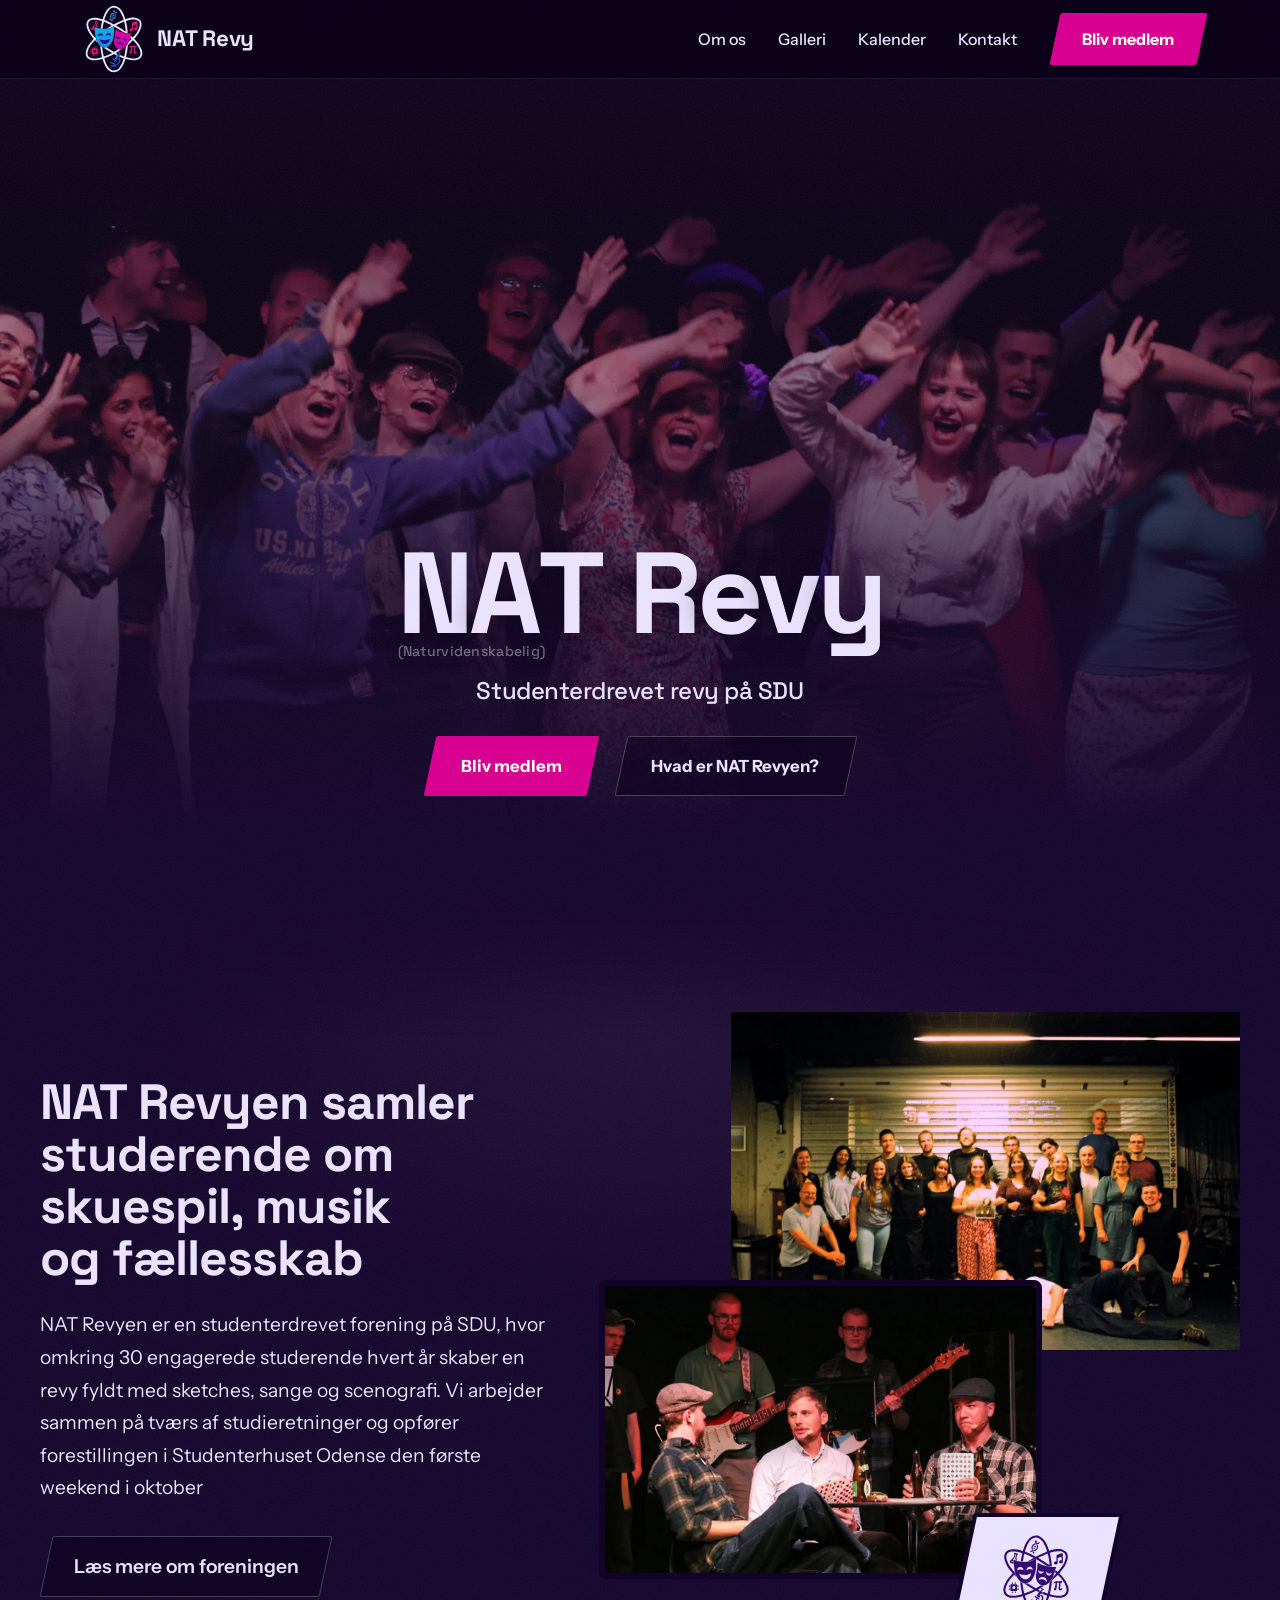
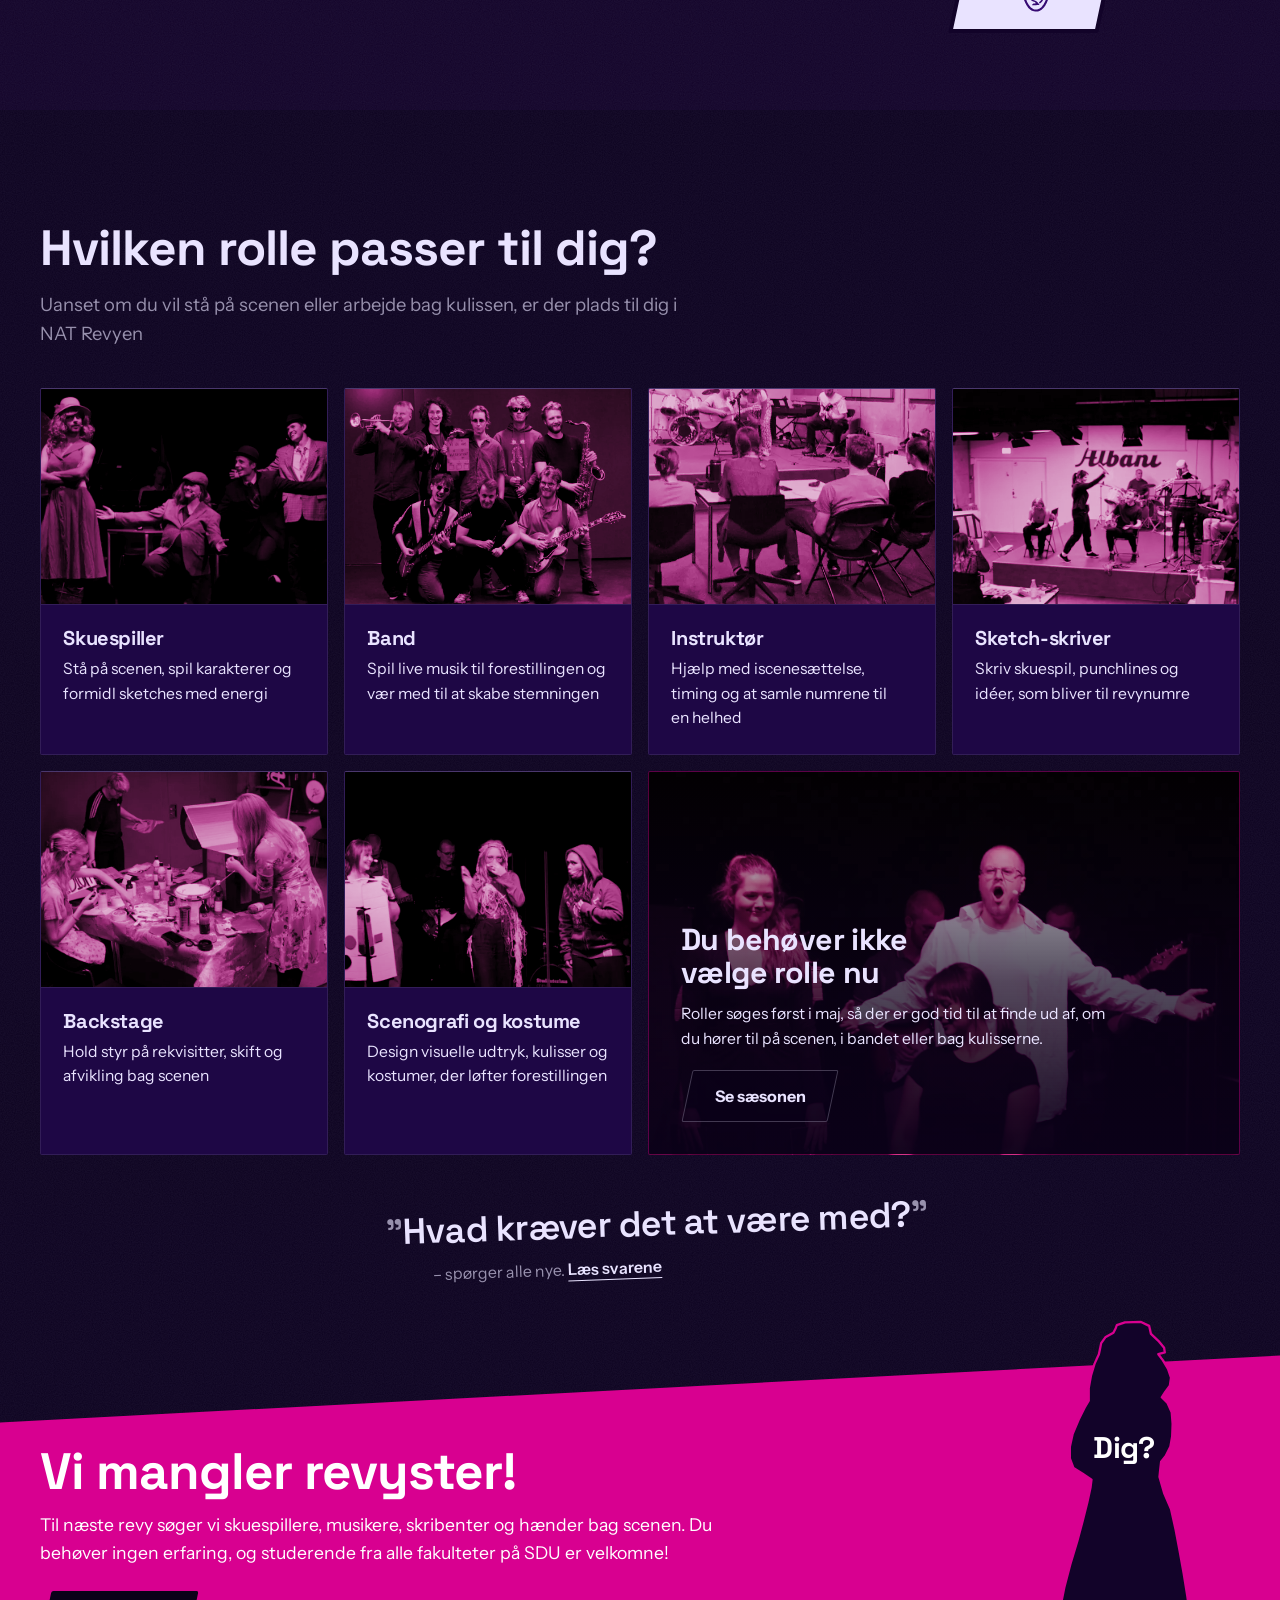
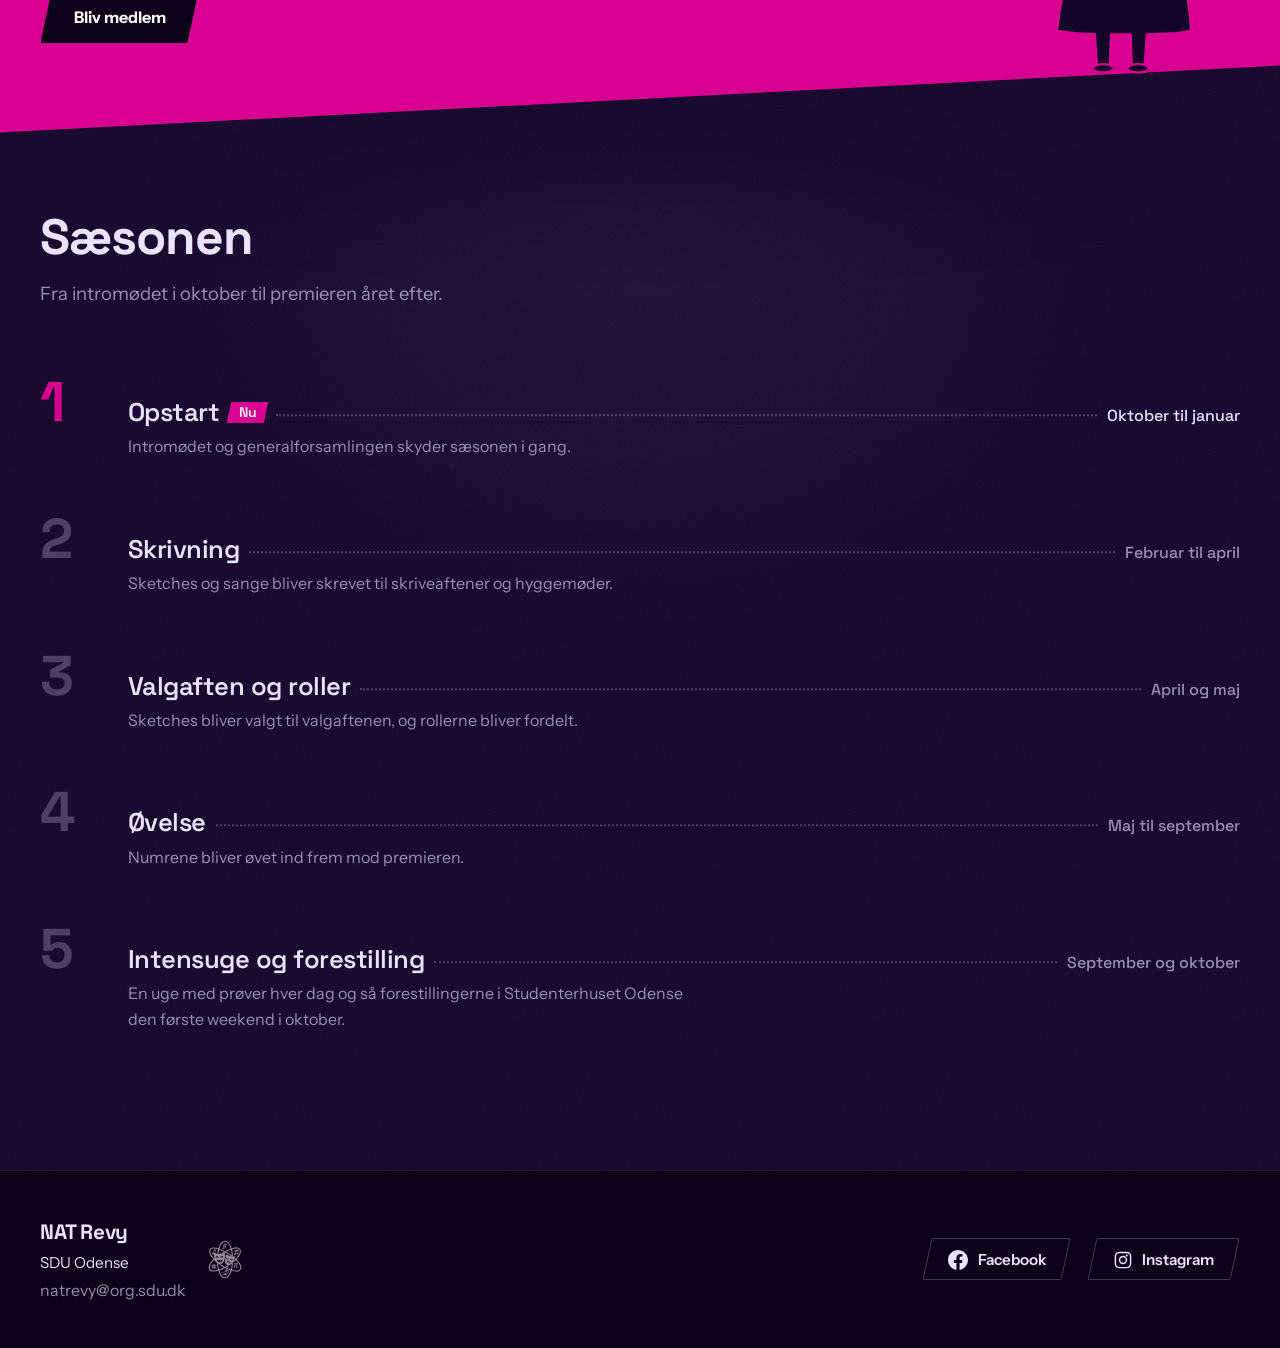
==== commit cd878bec: "bug fixes af årshjul" ====
--- a/index.html
+++ b/index.html
@@ -124,7 +124,7 @@
                     <ul class="tags role-tags" aria-label="Det laver man"><li>Kulisser</li><li>Kostumer</li><li>Design</li></ul>
                 </div>
             </article>
-            <article class="role-card role-card-cta role-card-cta-prominent">
+            <article class="role-card role-card-cta">
                 <div class="role-card-body">
                     <h3>Du behøver ikke vælge rolle nu</h3>
                     <p>Roller søges først i maj, så der er god tid til at finde ud af, om du hører til på scenen, i bandet eller bag kulisserne.</p>
@@ -158,13 +158,13 @@
     <div class="program-inner">
         <div class="program-head">
             <h2 id="program-titel">Sæsonen</h2>
-            <p>Fra intromødet i november til premieren i oktober.</p>
+            <p>Fra intromødet i oktober til premieren året efter.</p>
         </div>
         <ol class="program-list">
             <li data-phase="0">
                 <span class="program-nr" aria-hidden="true">1</span>
                 <div class="program-body">
-                    <p class="program-line"><strong>Opstart</strong><span class="program-dots" aria-hidden="true"></span><span class="program-when">November til januar</span></p>
+                    <p class="program-line"><strong>Opstart</strong><span class="program-dots" aria-hidden="true"></span><span class="program-when">Oktober til januar</span></p>
                     <p class="program-desc">Intromødet og generalforsamlingen skyder sæsonen i gang.</p>
                 </div>
             </li>
--- a/style.css
+++ b/style.css
@@ -1,3 +1,5 @@
+/* ---------- Grundlag: farver, typografi, links, sideskift og baggrunde ---------- */
+
 :root {
     /* Farverne kommer fra logoet */
     --night: #120329;                          /* sidens baggrund: logoets natlilla, gjort mørkere */
@@ -9,21 +11,20 @@
     --magenta-soft: rgba(216, 0, 144, 0.16);
     --magenta-border: rgba(216, 0, 144, 0.4);
     --blue: #5c7cff;                           /* logoets blå trukket mod lilla: links, labels, datoer */
-    --blue-soft: rgba(92, 124, 255, 0.16);
     --border: rgba(233, 227, 255, 0.1);
     --border-strong: rgba(233, 227, 255, 0.25);
     --surface: #1a0538;                        /* kort og flader: massive, ikke gennemsigtige */
     --surface-strong: #220849;
     --surface-hover: #2b0c5a;
     --grain: url("data:image/svg+xml,%3Csvg xmlns='http://www.w3.org/2000/svg' width='180' height='180'%3E%3Cfilter id='n'%3E%3CfeTurbulence type='fractalNoise' baseFrequency='.9' numOctaves='2' stitchTiles='stitch'/%3E%3CfeColorMatrix values='0 0 0 0 .91 0 0 0 0 .89 0 0 0 0 1 0 0 0 .06 0'/%3E%3C/filter%3E%3Crect width='100%25' height='100%25' filter='url(%23n)'/%3E%3C/svg%3E");
-    --hero-overlay-start: rgba(18, 2, 40, 0.75);
-    --hero-overlay-end: var(--night);
-    --label: 'Space Grotesk', system-ui, sans-serif;   /* små labels og datoer */
+    --check: url("data:image/svg+xml,%3Csvg xmlns='http://www.w3.org/2000/svg' viewBox='0 0 12 12'%3E%3Cpath d='M1.5 6.5 4.5 9.5 10.5 2.5' fill='none' stroke='%23000' stroke-width='2' stroke-linecap='round' stroke-linejoin='round'/%3E%3C/svg%3E");   /* flueben til fakulteterne og kalenderens filtre */
     --kulisse: #0c0220;                        /* mørkere bånd til de praktiske sektioner */
     --card: #1e0745;                           /* de vigtige kort: tydeligt lysere end baggrunden */
     --card-edge: rgba(233, 227, 255, 0.22);    /* lys kant øverst på kortene, som lys fra scenen */
 
-    /* Typeskala */
+    /* Skrifter og typeskala */
+    --font-display: 'Space Grotesk', system-ui, sans-serif;   /* overskrifter, knapper, labels og datoer */
+    --font-body: 'Instrument Sans', system-ui, sans-serif;    /* brødtekst */
     --h1: clamp(2.6rem, 5.5vw, 4.4rem);        /* sidetitler */
     --h2: clamp(2.1rem, 4vw, 3.1rem);          /* sektionsoverskrifter */
     --intro: 1.15rem;                          /* introtekst under en overskrift */
@@ -36,9 +37,10 @@
 }
 
 * { margin: 0; padding: 0; box-sizing: border-box; }
+[hidden] { display: none !important; }
 
 body {
-    font-family: 'Instrument Sans', system-ui, sans-serif;
+    font-family: var(--font-body);
     background: var(--grain), var(--night);   /* svag kornet tekstur, som korn i et scenefoto */
     color: var(--text);
     -webkit-font-smoothing: antialiased;
@@ -52,7 +54,7 @@
 h1, h2, h3,
 .logo-text,
 .footer-brand strong {
-    font-family: 'Space Grotesk', system-ui, sans-serif;
+    font-family: var(--font-display);
     letter-spacing: -0.02em;
 }
 
@@ -132,158 +134,52 @@
     transition: color var(--transition);
 }
 
-
-.about-text-wrapper a {
-    font-weight: 600;
-    transition: all var(--transition);
-}
-
-.navbar {
-    position: fixed;
-    width: 100%;
-    top: 0;
-    z-index: 1000;
-    background: rgba(11, 1, 25, 0.88);
-    backdrop-filter: blur(8px);
-    border-bottom: 1px solid var(--border);
-}
-
-.nav-inner {
-    color: var(--text);
-    max-width: 1200px;
-    margin: auto;
-    padding: 0.4rem 2rem;
-    display: flex;
-    align-items: center;
-    justify-content: space-between;
-}
-
-.logo {
-    display: inline-flex;
-    align-items: center;
-    gap: 0.6rem;
-    text-decoration: none;
-    padding: 0.35rem 0.5rem;
-    border: 1px solid transparent;
-    transition: all var(--transition);
-}
-
-.logo-text {
-    color: var(--text);
-    font-weight: 700;
-    font-size: 1.4rem;
-    letter-spacing: -0.01em;
-    line-height: 1;
-    display: inline-block;
-    transition: color var(--transition);
-}
-
-.logo .logo-mark {
-    height: 76px;
-    margin: -12px 0;
-}
-
-/* Logoet er bygget af tre lag: atomets baner, de små ikoner og teatermaskerne */
-.logo-mark {
+@media (prefers-reduced-motion: reduce) {
+    html { scroll-behavior: auto; }
+    *,
+    *::before,
+    *::after {
+        animation-duration: 0.01ms !important;
+        transition-duration: 0.01ms !important;
+    }
+}
+
+/* Baggrunde: scene og kulisse */
+main { overflow-x: clip; }   /* båndene går ud til kanten uden at give vandret scroll */
+
+.stage,
+.band {
     position: relative;
-    display: block;
-    aspect-ratio: 536 / 613;
-}
-
-.logo-mark img {
-    position: absolute;
-    inset: 0;
-    width: 100%;
-    height: 100%;
-}
-
-/* Ved hover kredser ikonerne én gang rundt om atomet som elektroner, og maskerne laver et lille hop */
-@keyframes logo-orbit {
-    to { transform: rotate(360deg); }
-}
-
-@keyframes logo-masks {
-    0%, 100% { transform: none; }
-    30% { transform: scale(1.14) rotate(-7deg); }
-    60% { transform: scale(0.96) rotate(4deg); }
-}
-
-.logo:hover .logo-icons,
-.logo:focus-visible .logo-icons { animation: logo-orbit 1.4s cubic-bezier(0.45, 0, 0.2, 1); }
-
-.logo:hover .logo-masks,
-.logo:focus-visible .logo-masks,
-.logo-badge:hover img,
-.logo-badge.spin img { animation: logo-masks 0.9s ease; }
-
-.logo:hover .logo-text,
-.logo:focus-visible .logo-text { color: var(--blue); }
-
-/* Logoet som et skrå, lyst mærke på forsidens billeder, med samme parallelogram som knapperne */
-.logo-badge {
-    position: absolute;
-    z-index: 2;
     isolation: isolate;
-    display: grid;
-    place-items: center;
-    width: 150px;
-    height: 120px;
-    cursor: pointer;
-}
-
-.logo-badge::before {
+}
+
+.stage::before,
+.band::before {
     content: "";
     position: absolute;
-    inset: 0;
+    inset: 0 calc(50% - 50vw);   /* helt ud til skærmens kanter, også når sektionen selv er smallere */
     z-index: -1;
-    border: 4px solid var(--night);
-    border-radius: var(--radius);
-    background: var(--text);
-    transform: skewX(-12deg);
-}
-
-.logo-badge img {
-    width: 76px;
-    height: auto;
-}
-
-.nav-links {
-    display: flex;
-    align-items: center;
-    gap: 2rem;
-}
-
-.nav-links a:not(.btn-cta) {
-    position: relative;
-    color: var(--text);
-    text-decoration: none;
-    padding: 0.45rem 0;
-    transition: color var(--transition);
-    font-weight: 500;
-}
-
-/* En skrå streg i knappernes vinkel glider ind fra venstre ved hover og bliver stående under den aktive side */
-.nav-links a:not(.btn-cta)::after {
-    content: "";
-    position: absolute;
-    left: -0.2rem;
-    right: -0.2rem;
-    bottom: 0;
-    height: 4px;
-    background: var(--magenta);
-    transform: scaleX(0) skewX(-30deg);
-    transform-origin: left;
-    transition: transform 0.35s cubic-bezier(0.2, 0.8, 0.2, 1);
-}
-
-.nav-links a:not(.btn-cta):hover::after,
-.nav-links a:not(.btn-cta):focus-visible::after,
-.nav-links a.active:not(.btn-cta)::after { transform: scaleX(1) skewX(-30deg); }
-
-.nav-links a:not(.btn-cta):hover { color: #fff; }
-
-.mobile-menu a:not(.btn-cta):hover,
-.mobile-menu a.active:not(.btn-cta) { color: var(--blue); }
+    pointer-events: none;
+}
+
+/* Scene: svag, varm glød oppefra, som scenelys. Den fader ind, så der ikke opstår en kant mod sektionen ovenover */
+.stage::before {
+    background: radial-gradient(ellipse 55% 50% at 50% 15%, rgba(255, 214, 240, 0.06), transparent 75%);
+    -webkit-mask-image: linear-gradient(transparent, #000 18%);
+    mask-image: linear-gradient(transparent, #000 18%);
+}
+
+/* Kulisse: et mørkere bånd til de praktiske sektioner, med samme korn som resten */
+.band::before { background: var(--grain), var(--kulisse); }
+
+@media (max-width: 680px) {
+    :root {
+        --section-y: 4.5rem;
+        --head-gap: 2rem;
+    }
+}
+
+/* ---------- Fælles byggesten: knapper, mærker, kort og introtekst ---------- */
 
 .btn-cta {
     position: relative;
@@ -317,7 +213,219 @@
 .btn-cta:focus-visible { outline: none; }
 .btn-cta:focus-visible::before { outline: 2px solid var(--magenta); outline-offset: 3px; }
 
-
+/* Knap nr. 2: samme skrå form, kun med kant */
+.btn-outline { color: var(--text); }
+
+.btn-outline::before {
+    border: 1px solid var(--border-strong);
+    background: rgba(11, 1, 25, 0.45);
+}
+
+.about-card,
+.contact-panel,
+.role-card,
+.show,
+.hjul-card,
+.gallery-grid figure {
+    background: var(--card);
+    border: 1px solid var(--border);
+    border-top-color: var(--card-edge);   /* lys kant øverst, som lys fra scenen */
+    border-radius: var(--radius);
+}
+
+.roles-header p,
+.program-head p,
+.board-head p,
+.gallery-header p,
+.contact-intro {
+    max-width: 60ch;
+    color: var(--text-muted);
+    font-size: var(--intro);
+    line-height: 1.6;
+}
+
+/* Lille skrå mærke: "Nu" i sæsonens program og "Er du i tvivl?" ved Messenger på Tilmeld */
+.skew-tag {
+    position: relative;
+    isolation: isolate;
+    align-self: center;
+    padding: 0.1rem 0.6rem;
+    color: #fff;
+    font: 600 0.875rem var(--font-display);
+    white-space: nowrap;
+}
+
+.skew-tag::before {
+    content: "";
+    position: absolute;
+    inset: 0;
+    z-index: -1;
+    background: var(--magenta);
+    transform: skewX(-12deg);
+}
+
+/* Mørk knap til brug på magenta */
+.btn-dark::before { background: var(--night-deep); }
+.btn-dark:focus-visible::before { outline-color: #fff; }
+
+/* Små mærker: bruges i karusellen, ved rollerne og ved fakulteterne */
+.tags {
+    list-style: none;
+    display: flex;
+    flex-wrap: wrap;
+    gap: 0.35rem;
+}
+
+.tags li {
+    display: flex;
+    align-items: center;
+    height: 1.75rem;
+    padding: 0 0.6rem;
+    border: 1px solid var(--border-strong);
+    font: 500 0.8rem var(--font-display);
+    white-space: nowrap;
+}
+
+/* SDU's fakulteter med et flueben: alle er velkomne, NAT er fremhævet */
+.faculty-tags { margin-top: 0.6rem; }
+
+.faculty-tags li { gap: 0.35rem; }
+
+.faculty-tags li::before {
+    content: "";
+    width: 0.75em;
+    height: 0.75em;
+    background: currentColor;
+    -webkit-mask: var(--check) center / contain no-repeat;
+    mask: var(--check) center / contain no-repeat;
+}
+
+.faculty-tags .is-home {
+    border-color: var(--magenta);
+    background: var(--magenta);
+    color: #fff;
+}
+
+.faculty-tags .is-leaving { mask-image: linear-gradient(to right, #000 15%, rgba(0, 0, 0, 0.1)); }   /* dimittenderne er på vej ud */
+
+/* ---------- Navbar og mobilmenu ---------- */
+
+.navbar {
+    position: fixed;
+    width: 100%;
+    top: 0;
+    z-index: 1000;
+    background: rgba(11, 1, 25, 0.88);
+    backdrop-filter: blur(8px);
+    border-bottom: 1px solid var(--border);
+}
+
+.nav-inner {
+    max-width: 1200px;
+    margin: auto;
+    padding: 0.4rem 2rem;
+    display: flex;
+    align-items: center;
+    justify-content: space-between;
+}
+
+.logo {
+    display: inline-flex;
+    align-items: center;
+    gap: 0.6rem;
+    text-decoration: none;
+    padding: 0.35rem 0.5rem;
+    border: 1px solid transparent;
+}
+
+.logo-text {
+    color: var(--text);
+    font-weight: 700;
+    font-size: 1.4rem;
+    letter-spacing: -0.01em;
+    line-height: 1;
+    display: inline-block;
+    transition: color var(--transition);
+}
+
+.logo .logo-mark {
+    height: 76px;
+    margin: -12px 0;
+}
+
+/* Logoet er bygget af tre lag: atomets baner, de små ikoner og teatermaskerne */
+.logo-mark {
+    position: relative;
+    display: block;
+    aspect-ratio: 536 / 613;
+}
+
+.logo-mark img {
+    position: absolute;
+    inset: 0;
+    width: 100%;
+    height: 100%;
+}
+
+/* Ved hover kredser ikonerne én gang rundt om atomet som elektroner, og maskerne laver et lille hop */
+@keyframes logo-orbit {
+    to { transform: rotate(360deg); }
+}
+
+@keyframes logo-masks {
+    0%, 100% { transform: none; }
+    30% { transform: scale(1.14) rotate(-7deg); }
+    60% { transform: scale(0.96) rotate(4deg); }
+}
+
+.logo:hover .logo-icons,
+.logo:focus-visible .logo-icons { animation: logo-orbit 1.4s cubic-bezier(0.45, 0, 0.2, 1); }
+
+.logo:hover .logo-masks,
+.logo:focus-visible .logo-masks,
+.logo-badge:hover img,
+.logo-badge.spin img { animation: logo-masks 0.9s ease; }
+
+.logo:hover .logo-text,
+.logo:focus-visible .logo-text { color: var(--blue); }
+
+.nav-links {
+    display: flex;
+    align-items: center;
+    gap: 2rem;
+}
+
+.nav-links a:not(.btn-cta) {
+    position: relative;
+    color: var(--text);
+    text-decoration: none;
+    padding: 0.45rem 0;
+    transition: color var(--transition);
+    font-weight: 500;
+}
+
+/* En skrå streg i knappernes vinkel glider ind fra venstre ved hover og bliver stående under den aktive side */
+.nav-links a:not(.btn-cta)::after {
+    content: "";
+    position: absolute;
+    left: -0.2rem;
+    right: -0.2rem;
+    bottom: 0;
+    height: 4px;
+    background: var(--magenta);
+    transform: scaleX(0) skewX(-30deg);
+    transform-origin: left;
+    transition: transform 0.35s cubic-bezier(0.2, 0.8, 0.2, 1);
+}
+
+.nav-links a:not(.btn-cta):hover::after,
+.nav-links a:not(.btn-cta):focus-visible::after,
+.nav-links a.active:not(.btn-cta)::after { transform: scaleX(1) skewX(-30deg); }
+
+.nav-links a:not(.btn-cta):hover { color: #fff; }
+
+.mobile-menu a:not(.btn-cta):hover,
+.mobile-menu a.active:not(.btn-cta) { color: var(--blue); }
 
 .hamburger {
     display: none;
@@ -337,6 +445,143 @@
 
 .hamburger:hover { color: var(--blue); }
 
+.mobile-menu {
+    display: none;
+    flex-direction: column;
+    gap: 1.5rem;
+    padding: 1.5rem 2rem 2rem;
+    border-top: 1px solid var(--border);
+    text-align: center;
+}
+
+.mobile-menu.active { display: flex; }
+
+.mobile-menu a:not(.btn-cta) {
+    color: var(--text);
+    padding: 0.5rem;
+    transition: color var(--transition);
+    text-decoration: none;
+}
+
+@media (max-width: 1000px) {
+    .nav-links { display: none; }
+    .hamburger { display: block; }
+}
+
+/* ---------- Footer ---------- */
+
+.footer {
+    background: var(--night-deep);
+    border-top: 1px solid var(--border);
+    padding: 3rem 2rem;
+}
+
+.footer-inner {
+    max-width: 1200px;
+    margin: auto;
+    display: flex;
+    justify-content: space-between;
+    align-items: center;
+    flex-wrap: wrap;
+    gap: 2rem;
+}
+
+.footer-content {
+    flex: 1;
+    display: flex;
+    align-items: center;
+    gap: 1.25rem;
+}
+
+/* Lille, afdæmpet hvidt logo ved siden af navnet */
+.footer-logo {
+    width: 38px;
+    height: auto;
+    opacity: 0.55;
+}
+
+.footer-brand {
+    display: flex;
+    flex-direction: column;
+    gap: 0.5rem;
+}
+
+.footer-brand strong {
+    font-size: 1.3rem;
+    font-weight: 700;
+}
+
+.footer-brand p { font-size: 0.95rem; }
+
+.footer-email {
+    color: var(--text-muted);
+    text-decoration: none;
+}
+
+.footer-email:hover { color: var(--text); }
+
+.footer-social {
+    display: flex;
+    gap: 1rem;
+    align-items: center;
+}
+
+.social-btn {
+    position: relative;
+    isolation: isolate;
+    display: inline-flex;
+    align-items: center;
+    justify-content: center;
+    gap: 0.6rem;
+    padding: 0.7rem 1.6rem;
+    font-weight: 600;
+    text-decoration: none;
+    color: var(--text);
+    font-size: 0.95rem;
+}
+
+.social-btn::before {
+    content: "";
+    position: absolute;
+    inset: 0 5px;
+    z-index: -1;
+    border: 1px solid var(--border-strong);
+    border-radius: var(--radius);
+    transform: skewX(-12deg);
+    transition: background var(--transition), border-color var(--transition);
+}
+
+.social-btn:hover::before {
+    background: var(--surface-strong);
+    border-color: var(--text-muted);
+}
+
+.social-btn svg {
+    display: inline-block;
+    transition: color var(--transition);
+}
+
+.facebook-btn:hover svg { color: #1877f2; }
+.instagram-btn:hover svg { color: #e1306c; }
+
+@media (max-width: 1000px) {
+    .footer-inner {
+        flex-direction: column;
+        text-align: center;
+    }
+    .footer-content { flex-direction: column; }
+    .footer-social {
+        justify-content: center;
+        width: 100%;
+    }
+    .social-btn {
+        flex: 1;
+        max-width: 200px;
+    }
+}
+
+/* ---------- Sidetoppe (forsiden og Om os) og boksen med næste arrangement ---------- */
+
 .hero,
 .hero-om-os {
     position: relative;
@@ -357,8 +602,6 @@
     background-position: center 100%;   /* billedet så højt op som muligt */
 }
 
-.hero .hero-content { margin: auto auto 0; }   /* teksten i bunden, så ansigterne ikke dækkes */
-
 /* Et svagt magenta skær over billedet, som scenelys, så det passer til knapperne */
 .hero::before {
     content: "";
@@ -375,14 +618,6 @@
     background-image: url("images/web/group-1600.webp");
 }
 
-.hero-om-os .hero-content { margin: auto auto 0; }
-
-.kicker {
-    margin-bottom: 1rem;
-    color: var(--blue);
-    font: 600 0.875rem var(--label);
-}
-
 .hero-actions {
     display: flex;
     flex-wrap: wrap;
@@ -398,28 +633,19 @@
     font-size: 1.05rem;
 }
 
-/* Knap nr. 2: samme skrå form, kun med kant */
-.btn-outline { color: var(--text); }
-
-.btn-outline::before {
-    border: 1px solid var(--border-strong);
-    background: rgba(11, 1, 25, 0.45);
-}
-
-.hero-overlay,
-.hero-overlay-om-os {
+.hero-overlay {
     position: absolute;
     inset: 0;
     background:
         var(--grain),
-        linear-gradient(to bottom, var(--hero-overlay-start) 0%, rgba(18, 3, 41, 0.4) 40%, rgba(18, 3, 41, 0.8) 70%, var(--hero-overlay-end) 92%);
-}
-
-.hero-content {
+        linear-gradient(rgba(18, 2, 40, 0.75), rgba(18, 3, 41, 0.4) 40%, rgba(18, 3, 41, 0.8) 70%, var(--night) 92%);
+}
+
+.hero-content {   /* teksten i bunden, så ansigterne ikke dækkes */
     position: relative;
     max-width: 900px;
     padding: 0 2rem;
-    margin: auto;
+    margin: auto auto 0;
     width: 100%;
     display: flex;
     flex-direction: column;
@@ -466,7 +692,7 @@
 }
 
 .hero-sub {
-    font-family: 'Space Grotesk', system-ui, sans-serif;
+    font-family: var(--font-display);
     font-size: clamp(1.15rem, 2vw, 1.5rem);
     font-weight: 500;
     letter-spacing: -0.02em;
@@ -510,8 +736,116 @@
     margin-inline: auto;
 }
 
+/* Forsiden: næste arrangement som en lille skrå boks nederst til højre, der folder sig ud ved hover */
+.next-event {
+    position: absolute;
+    bottom: 1.75rem;
+    right: max(2rem, (100% - 1200px) / 2);
+    isolation: isolate;
+    display: flex;
+    align-items: center;
+    padding: 0.5rem 1.1rem;
+    color: var(--text);
+    text-decoration: none;
+}
+
+.next-event::before {
+    content: "";
+    position: absolute;
+    inset: 0 5px;
+    z-index: -1;
+    border: 1px solid var(--border-strong);
+    border-radius: var(--radius);
+    background: rgba(11, 1, 25, 0.75);
+    transform: skewX(-12deg);
+    transition: border-color var(--transition), background var(--transition);
+}
+
+.next-event:hover::before,
+.next-event:focus-visible::before {
+    border-color: var(--text-muted);
+    background: rgba(11, 1, 25, 0.92);
+}
+
+.next-event:focus-visible { outline: none; }
+.next-event:focus-visible::before { outline: 2px solid var(--blue); outline-offset: 3px; }
+
+.next-event-date {
+    display: grid;
+    line-height: 1.15;
+}
+
+.next-event-date small {
+    color: var(--blue);
+    font: 600 0.72rem var(--font-display);
+}
+
+.next-event-date b { font: 700 1rem var(--font-display); }
+
+/* Hele beskrivelsen er foldet sammen, indtil man peger på boksen */
+.next-event .next-event-text {
+    max-width: 0;
+    overflow: hidden;
+    white-space: nowrap;
+    font-size: 0.9rem;
+    opacity: 0;
+    transition: max-width 0.45s cubic-bezier(0.2, 0.7, 0.2, 1), margin 0.45s ease, opacity 0.25s ease;
+}
+
+.next-event:hover .next-event-text,
+.next-event:focus-visible .next-event-text {
+    max-width: min(32rem, 60vw);
+    margin-left: 0.9rem;
+    opacity: 1;
+    transition-delay: 0s, 0s, 0.1s;
+}
+
+
+@media (max-width: 680px) {
+    .next-event {
+        right: 1rem;
+        bottom: 1rem;
+    }
+    .hero { padding-bottom: 5.5rem; }   /* plads til boksen under knapperne */
+    .hero-actions {
+        flex-direction: column;
+        align-items: stretch;
+    }
+}
+
+/* ---------- Tekst med billeder ved siden af (forsiden, Om os og Billetter) ---------- */
+
+.about-text-wrapper a { font-weight: 600; }
+
+/* Logoet som et skrå, lyst mærke på forsidens billeder, med samme parallelogram som knapperne */
+.logo-badge {
+    position: absolute;
+    z-index: 2;
+    isolation: isolate;
+    display: grid;
+    place-items: center;
+    width: 150px;
+    height: 120px;
+    cursor: pointer;
+}
+
+.logo-badge::before {
+    content: "";
+    position: absolute;
+    inset: 0;
+    z-index: -1;
+    border: 4px solid var(--night);
+    border-radius: var(--radius);
+    background: var(--text);
+    transform: skewX(-12deg);
+}
+
+.logo-badge img {
+    width: 76px;
+    height: auto;
+}
+
 .about {
-    color: var(--text);
     padding: var(--section-y) 2rem;
 }
 
@@ -529,23 +863,11 @@
     font-size: var(--h2);
     line-height: 1.05;
     margin-bottom: 1.5rem;
-    color: var(--text);
-}
-
-.about-text-wrapper h3 {
-    font-size: clamp(1.6rem, 2.8vw, 2.4rem);
-    line-height: 100%;
-    margin-bottom: 2rem;
-    color: var(--text);
-}
-
-.about-text-wrapper h2:not(:first-child),
-.about-text-wrapper h3:not(:first-child) { margin-top: 2.5rem; }
+}
 
 .about-text-wrapper p {
     font-size: 1.05rem;
     line-height: 1.7;
-    color: var(--text);
     max-width: 60ch;
 }
 
@@ -584,6 +906,47 @@
     right: 0;
     translate: 50% 50%;
 }
+
+.about-images {
+    display: flex;
+    flex-direction: column;
+    gap: 1.5rem;
+}
+
+.about-images > img {
+    width: 100%;
+    height: auto;
+    border-radius: var(--radius);
+    object-fit: cover;
+}
+
+@media (max-width: 1000px) {
+    .about-inner { grid-template-columns: 1fr; gap: 3rem; }
+    .about-intro .about-text-wrapper { padding-top: 0; }
+    .about-intro .about-images > img:first-of-type { grid-column: 1 / 6; }
+    .about-intro .about-images > img:nth-of-type(2) {
+        grid-column: 2 / 7;
+        margin: -2.5rem 0 0;
+        width: 100%;
+    }
+    .about-intro .logo-badge {   /* på det nederste billedes nederste venstre hjørne, så det ikke går ud over kanten */
+        grid-area: 2 / 2 / 3 / 7;
+        right: auto;
+        left: 0;
+        translate: -50% 50%;
+    }
+}
+
+@media (max-width: 680px) {
+    .about { padding: var(--section-y) 1rem; }
+    .logo-badge {
+        width: 112px;
+        height: 90px;
+    }
+    .logo-badge img { width: 56px; }
+}
+
+/* ---------- Forsiden: roller, citat, rekrutteringsbånd og sæsonen ---------- */
 
 /* Under rollerne: spørgsmålet som et trykt citat, lidt skævt og rykket ind på linjen */
 .roles-quote {
@@ -599,7 +962,7 @@
     display: block;
     quotes: "”" "”";
     text-indent: -0.4em;   /* det første anførselstegn hænger ud foran linjen, som i tryk */
-    font: 600 clamp(1.5rem, 3vw, 2.25rem) / 1.15 var(--label);
+    font: 600 clamp(1.5rem, 3vw, 2.25rem) / 1.15 var(--font-display);
     letter-spacing: -0.02em;
     text-wrap: balance;   /* to lige lange linjer på mobil */
 }
@@ -625,494 +988,6 @@
 .roles-quote:hover b,
 .roles-quote:focus-visible b { color: var(--magenta); }
 
-/* Links i "Godt at vide": samme dæmpede farve som teksten, kun med en tynd streg, og lyse ved hover */
-.faq-item p a {
-    color: inherit;
-    text-decoration: underline 1px;
-    text-underline-offset: 0.25em;
-    transition: color var(--transition);
-}
-
-.faq-item p a:hover { color: var(--text); }
-
-.about-images {
-    display: flex;
-    flex-direction: column;
-    gap: 1.5rem;
-}
-
-.about-images > img {
-    width: 100%;
-    height: auto;
-    border-radius: var(--radius);
-    object-fit: cover;
-}
-
-.about-om-os {
-    position: relative;
-    padding-top: 3rem;   /* heroen fader allerede ned i sektionen */
-}
-
-.about-page-layout {
-    align-items: stretch;
-    grid-template-columns: minmax(0, 1.2fr) minmax(0, 0.8fr);
-    gap: 1.5rem;
-}
-
-.about-page-copy {
-    display: grid;
-    gap: 1.25rem;
-}
-
-.about-card,
-.contact-panel,
-.role-card,
-.show,
-.hjul-card,
-.gallery-grid figure {
-    background: var(--card);
-    border: 1px solid var(--border);
-    border-top-color: var(--card-edge);   /* lys kant øverst, som lys fra scenen */
-    border-radius: var(--radius);
-}
-
-.about-card {
-    padding: 2rem;
-}
-
-/* Fremhævninger i teksten: datoen i monospace med blå understregning, forestillingen på en magenta plade */
-.mark-date {
-    color: var(--text);
-    font-family: var(--label);
-    font-size: 0.95em;
-    font-weight: 700;
-    text-decoration: underline 2px var(--blue);
-    text-underline-offset: 4px;
-}
-
-.mark-show {   /* forestillingens titel som en lille skrå plakat med en forskudt kontur bagved */
-    position: relative;
-    isolation: isolate;
-    display: inline-block;
-    margin: 0.2em 0.5em 0.35em 0.35em;
-    padding: 0.15em 0.75em;
-    color: #fff;
-    font: 700 1.05em 'Space Grotesk', system-ui, sans-serif;
-    letter-spacing: 0.01em;
-    text-decoration: none;
-    white-space: nowrap;
-}
-
-.mark-show::before,
-.mark-show::after {
-    content: "";
-    position: absolute;
-    inset: 0;
-    border-radius: var(--radius);
-    transform: skewX(-12deg);
-    transition: transform 0.2s ease;
-}
-
-.mark-show::before {   /* pladen */
-    z-index: -1;
-    background: var(--magenta);
-}
-
-.mark-show::after {   /* konturen, forskudt ned og til højre */
-    z-index: -2;
-    border: 1.5px solid var(--text);
-    transform: translate(5px, 5px) skewX(-12deg);
-}
-
-.mark-show:hover { color: #fff; }
-.mark-show:hover::before { transform: translate(5px, 5px) skewX(-12deg); }   /* pladen trykkes ned i konturen */
-.mark-show:focus-visible { outline: none; }
-.mark-show:focus-visible::after { border-color: var(--blue); border-width: 2px; }
-
-.about-card-list {
-    display: grid;
-    gap: 1rem;
-}
-
-.about-card h3 {
-    margin-bottom: 0.85rem;
-    color: var(--text);
-    font-size: 1.5rem;
-}
-
-.about-card .faculty-tags + p,
-.about-card p + p {
-    margin-top: 1rem;
-}
-
-.about-page-media {
-    max-width: none;
-    width: 100%;
-    display: grid;
-    grid-template-columns: 1fr;
-    grid-template-rows: repeat(2, minmax(0, 1fr));
-    gap: 1rem;
-}
-
-.about-page-media > img {
-    height: 100%;
-    min-height: 0;
-}
-
-
-/* Om os: bestyrelsen */
-.board-band { padding: var(--section-y) 2rem; }
-
-.board-inner {
-    max-width: 1200px;
-    margin: 0 auto;
-}
-
-.board { margin-bottom: 3rem; }
-
-.board-head {
-    max-width: 46rem;
-    margin-bottom: var(--head-gap);
-}
-
-.board-head h2 {
-    margin-bottom: 1rem;
-    font-size: var(--h2);
-    line-height: 1.05;
-}
-
-
-.board-list {
-    list-style: none;
-    display: grid;
-    grid-template-columns: repeat(4, minmax(0, 1fr));
-    gap: 1.5rem 1rem;
-}
-
-@media (max-width: 1000px) {
-    .board-list { grid-template-columns: repeat(3, minmax(0, 1fr)); }
-}
-
-@media (max-width: 680px) {
-    .board-list { grid-template-columns: repeat(2, minmax(0, 1fr)); }
-    .board-name { font-size: 1rem; }
-}
-
-.board-photo {
-    display: grid;
-    place-items: center;
-    width: 120px;
-    aspect-ratio: 1;
-    margin-bottom: 0.9rem;
-    object-fit: cover;
-    border: 1px dashed var(--border-strong);
-    background: var(--surface);
-    color: var(--text-muted);
-    font: 0.8rem var(--label);
-}
-
-img.board-photo { border: 0; }
-
-.board-role {
-    color: var(--blue);
-    font: 600 0.875rem var(--label);
-}
-
-.board-name {
-    margin-top: 0.2rem;
-    font-size: 1.1rem;
-    font-weight: 600;
-}
-
-.site-note {
-    display: flex;
-    align-items: center;
-    gap: 0.9rem;
-    padding: 1rem 0;
-    border-top: 1px solid var(--border);
-    color: var(--text-muted);
-}
-
-
-.site-note svg {
-    flex: none;
-    width: 22px;
-    height: 22px;
-}
-
-.site-note-link {
-    margin-left: auto;
-    font-weight: 600;
-    white-space: nowrap;
-}
-
-.site-note p { line-height: 1.5; }
-
-.contact-page {
-    padding: 160px 2rem var(--section-y);
-}
-
-.contact-layout {
-    grid-template-columns: minmax(0, 680px);
-    justify-content: center;
-    align-items: center;
-}
-
-.contact-simple {
-    max-width: 680px;
-    margin: 0 auto;
-    display: grid;
-    justify-items: center;
-    text-align: center;
-}
-
-.contact-simple h1 {
-    margin-top: 0.5rem;
-}
-
-.contact-simple p {
-    max-width: 34rem;
-}
-
-.contact-panel {
-    margin: 2.5rem auto 0;
-    display: grid;
-    gap: 0;
-    padding: 0.5rem 1.75rem;
-    width: min(100%, 26rem);
-}
-
-.contact-link {
-    display: inline-flex;
-    align-items: center;
-    color: var(--text);
-    font-size: 1.1rem;
-    font-weight: 600;
-    text-decoration: none;
-    border-bottom: 1px solid var(--border-strong);
-    transition: color var(--transition), border-color var(--transition);
-}
-
-.contact-link:hover {
-    color: var(--blue);
-    border-color: var(--blue);
-}
-
-.contact-cta {
-    margin-top: 2rem;
-    min-width: min(100%, 20rem);
-}
-
-/* Kontakt og Tilmeld: tekst og kontaktmuligheder til venstre, et foto med logo-mærket til højre */
-.contact-hero {
-    max-width: 1200px;
-    margin: 0 auto;
-    display: grid;
-    grid-template-columns: minmax(0, 1fr) minmax(0, 1fr);
-    gap: 4rem;
-    align-items: center;
-}
-
-.contact-copy h1 {
-    margin-bottom: 1rem;
-    color: var(--text);
-    font-size: var(--h1);
-    line-height: 1.05;
-}
-
-
-.contact-subhead {
-    margin-top: 2.75rem;
-    font-size: 1.25rem;
-    line-height: 1.2;
-}
-
-.contact-list {
-    list-style: none;
-    display: grid;
-    max-width: 30rem;
-    margin-top: 2rem;
-    border-top: 1px solid var(--border);
-}
-
-.contact-subhead + .contact-list { margin-top: 0.9rem; }
-
-.contact-row {
-    display: grid;
-    grid-template-columns: minmax(0, 1fr) auto;
-    align-items: center;
-    gap: 1rem;
-    padding: 0.95rem 0.75rem;
-    border-bottom: 1px solid var(--border);
-    color: var(--text);
-    text-decoration: none;
-    transition: background var(--transition);
-}
-
-.contact-row:hover,
-.contact-row:focus-visible { background: var(--card); }
-
-/* Handlingen i hver række: en lille skrå knap, der fyldes, når man peger på rækken */
-.contact-action {
-    position: relative;
-    isolation: isolate;
-    padding: 0.4rem 1rem;
-    color: var(--blue);
-    font: 600 0.9rem var(--label);
-    white-space: nowrap;
-    transition: color var(--transition);
-}
-
-.contact-action::before {
-    content: "";
-    position: absolute;
-    inset: 0 4px;
-    z-index: -1;
-    border: 1px solid var(--blue);
-    border-radius: var(--radius);
-    transform: skewX(-12deg);
-    transition: background var(--transition);
-}
-
-.contact-row:hover .contact-action,
-.contact-row:focus-visible .contact-action { color: var(--ink); }
-
-.contact-row:hover .contact-action::before,
-.contact-row:focus-visible .contact-action::before { background: var(--blue); }
-
-/* Kontakt: Messenger er den foretrukne vej, så dens knap er fyldt magenta som de andre hovedknapper */
-.contact-row.is-main .contact-action { color: #fff; }
-.contact-row.is-main .contact-action::before { border-color: var(--magenta); background: var(--magenta); }
-.contact-row.is-main:hover .contact-action,
-.contact-row.is-main:focus-visible .contact-action { color: var(--ink); }
-.contact-row.is-main:hover .contact-action::before,
-.contact-row.is-main:focus-visible .contact-action::before { border-color: #fff; background: #fff; }
-
-/* Tilmeld: "Er du i tvivl?" som en lille, afdæmpet note, der hænger skævt over "Skriv til os" */
-.contact-row:has(.row-tag) { position: relative; }
-
-.contact-row .row-tag {   /* to klasser, så den slår .skew-tag længere nede */
-    position: absolute;
-    top: -0.4rem;
-    right: 2.4rem;
-    rotate: -4deg;
-    color: var(--text-muted);
-    font-size: 0.8rem;
-}
-
-.contact-row .row-tag::before {
-    border: 1px solid var(--magenta-border);
-    background: var(--night);
-}
-
-
-
-.contact-text {
-    display: grid;
-    gap: 0.1rem;
-}
-
-.contact-text small {
-    transition: color var(--transition);
-    color: var(--text-muted);
-    font: 600 0.875rem var(--label);
-}
-
-.contact-text strong {
-    font-size: 1.05rem;
-    font-weight: 600;
-    overflow-wrap: anywhere;
-}
-
-
-
-.contact-photo {
-    position: relative;
-    margin: 0;
-}
-
-/* Tilmeld: de medvirkende peger mod en tom silhuet i venstre side, hvor der står "Dig?".
-   Billedet vises helt uden beskæring, så alle personerne er med. Teksten skalerer med billedets bredde */
-.contact-photo.is-spot { container-type: inline-size; }
-
-@media (min-width: 1001px) {
-    .contact-hero:has(.is-spot) {   /* billedet får lidt mere plads end teksten, så personerne ikke bliver for små */
-        grid-template-columns: minmax(0, 0.85fr) minmax(0, 1.15fr);
-        gap: 3.5rem;
-    }
-}
-
-.contact-photo.is-spot > img {
-    aspect-ratio: auto;
-    max-height: none;
-}
-
-.photo-spot {
-    position: absolute;
-    top: 37%;                  /* silhuettens bryst */
-    left: 13.2%;
-    translate: -50% -50%;
-    color: #fff;
-    font: 700 4.2cqi 'Space Grotesk', system-ui, sans-serif;
-    letter-spacing: -0.02em;
-    pointer-events: none;
-}
-
-/* Kontakt: beskæres lidt til højre, så personen med sølvpapirshatten kommer med */
-.contact-photo.focus-right > img { object-position: 75% 50%; }
-
-/* Kontakt: sort-hvidt med en mørk vignet, der følger beskæringen */
-.contact-photo.is-bw > img { filter: grayscale(1); }
-
-.contact-photo.is-bw::after {
-    content: "";
-    position: absolute;
-    inset: 0;
-    border-radius: var(--radius);
-    background: radial-gradient(ellipse at 55% 45%, transparent 55%, rgba(0, 0, 0, 0.5));
-    pointer-events: none;
-}
-
-.contact-photo > img {
-    display: block;
-    width: 100%;
-    height: auto;
-    max-height: 640px;
-    aspect-ratio: 4 / 5;
-    object-fit: cover;
-    border-radius: var(--radius);
-}
-
-.ticket-panel {
-    width: min(100%, 32rem);
-}
-
-.ticket-link {
-    justify-content: space-between;
-    width: 100%;
-    padding: 1rem 1.1rem;
-    border-bottom: 1px solid var(--border-strong);
-}
-
-.ticket-link > span:first-child {
-    display: flex;
-    flex-direction: column;
-    gap: 0.15rem;
-}
-
-.ticket-link strong {
-    font-size: 1.1rem;
-}
-
-.ticket-link small {
-    color: var(--text-muted);
-    font-size: 0.8rem;
-}
-
-.ticket-link:last-child {
-    border-bottom: 0;
-}
-
 .roles {
     padding: var(--section-y) 2rem calc(var(--section-y) + 3rem);   /* +3rem, som striben nedenunder ligger ind over */
 }
@@ -1125,25 +1000,12 @@
 .roles-header {
     max-width: 760px;
     margin-bottom: var(--head-gap);
-    text-align: left;
 }
 
 .roles-header h2 {
     font-size: var(--h2);
     line-height: 1.05;
     margin-bottom: 1rem;
-    color: var(--text);
-}
-
-.roles-header p,
-.program-head p,
-.board-head p,
-.gallery-header p,
-.contact-intro {
-    max-width: 60ch;
-    color: var(--text-muted);
-    font-size: var(--intro);
-    line-height: 1.6;
 }
 
 .roles-grid {
@@ -1211,7 +1073,6 @@
 }
 
 .role-tags li {
-    border-color: rgba(233, 227, 255, 0.35);
     background: rgba(11, 1, 25, 0.85);
     opacity: 0;
     transform: translateY(8px);
@@ -1226,35 +1087,18 @@
 .role-card:hover .role-tags li:nth-child(2) { transition-delay: 60ms; }
 .role-card:hover .role-tags li:nth-child(3) { transition-delay: 120ms; }
 
-/* På touchskærme, hvor man ikke kan holde musen over, står mærkerne fast under teksten */
-@media (hover: none) {
-    .role-tags {
-        position: static;
-        margin-top: 0.75rem;
-    }
-    .role-tags li {
-        height: 1.5rem;
-        padding: 0 0.45rem;
-        font-size: 0.72rem;
-        opacity: 1;
-        transform: none;
-    }
-}
-
 .role-card h3 {
-    color: var(--text);
     font-size: 1.25rem;
     margin-bottom: 0.4rem;
 }
 
 .role-card p {
-    color: var(--text);
     font-size: 0.98rem;
     line-height: 1.55;
 }
 
 /* Det store kort i rollerne: hele billedet i magenta monoton, teksten nederst */
-.role-card-cta-prominent {
+.role-card-cta {
     grid-column: span 2;
     justify-content: flex-end;
     min-height: 24rem;
@@ -1266,7 +1110,7 @@
     border-color: var(--magenta-border);
 }
 
-.role-card-cta-prominent .role-card-body {
+.role-card-cta .role-card-body {
     display: flex;
     flex-direction: column;
     gap: 0.8rem;
@@ -1276,144 +1120,701 @@
     background: none;
 }
 
-.role-card-cta-prominent h3 {
+.role-card-cta h3 {
     max-width: 18ch;
     margin-bottom: 0;
-    color: var(--text);
     font-size: clamp(1.5rem, 2.4vw, 1.9rem);
     line-height: 1.1;
 }
 
-.role-card-cta-prominent p:not(.role-card-kicker) {
+.role-card-cta p {
     max-width: 44ch;
-    color: var(--text);
-}
-
-.role-card-cta-prominent .btn-cta {
+}
+
+.role-card-cta .btn-cta {
     align-self: flex-start;
     margin-top: 0.4rem;
 }
 
-
-.footer {
-    background: var(--night-deep);
-    border-top: 1px solid var(--border);
-    color: var(--text);
-    padding: 3rem 2rem;
-}
-
-.footer-inner {
+/* Forsiden: sæsonen som et revyprogram, med prikker mellem nummer og måned som i et trykt program */
+.program {
+    padding: var(--section-y) 2rem;
+}
+
+.program-inner {
+    max-width: 1200px;   /* samme bredde som rollerne ovenover */
+    margin: 0 auto;
+}
+
+.program-head {
+    margin-bottom: var(--head-gap);
+}
+
+.program-head h2 {
+    font-size: var(--h2);
+    line-height: 1.05;
+}
+
+.program-head p { margin-top: 1rem; }
+
+.program-list { list-style: none; }
+
+.program-list li {
+    display: grid;
+    grid-template-columns: 5.5rem minmax(0, 1fr);
+    align-items: baseline;
+    padding: 1.6rem 0;
+}
+
+.program-nr {
+    color: var(--border-strong);
+    font: 700 clamp(2.5rem, 5vw, 3.5rem) / 1 var(--font-display);
+    letter-spacing: -0.04em;
+}
+
+.program-line {
+    display: flex;
+    align-items: baseline;
+    gap: 0.6rem;
+}
+
+.program-line strong {
+    font: 600 clamp(1.3rem, 2.4vw, 1.6rem) / 1.2 var(--font-display);
+    letter-spacing: -0.02em;
+}
+
+.program-dots {
+    flex: 1;
+    min-width: 1.5rem;
+    border-bottom: 2px dotted var(--border-strong);
+    transform: translateY(-0.3em);
+}
+
+.program-when {
+    color: var(--text-muted);
+    font: 500 1rem var(--font-display);
+    text-align: right;
+}
+
+.program-desc {
+    max-width: 52ch;
+    margin-top: 0.4rem;
+    color: var(--text-muted);
+    line-height: 1.6;
+}
+
+/* Det nummer, vi er i nu, eller det næste */
+.program-list .is-current .program-nr { color: var(--magenta); }
+.program-list .is-current .program-when { color: var(--text); }
+
+/* Forsiden: "Vi mangler medlemmer" som en skrå magenta stribe hen over siden */
+.recruit {
+    position: relative;
+    z-index: 1;
+    margin: -3rem 0 0;   /* ligger ind over rollernes bånd, så der ikke opstår en kile mellem dem */
+    padding: 3.5rem 2rem;
+    background: var(--magenta);
+    color: #fff;
+    transform: skewY(-3deg);
+}
+
+.recruit-inner {
+    position: relative;
+    display: grid;
+    gap: 0.75rem;
     max-width: 1200px;
-    margin: auto;
-    display: flex;
-    justify-content: space-between;
-    align-items: center;
-    flex-wrap: wrap;
-    gap: 2rem;
-}
-
-.footer-content {
-    flex: 1;
-    display: flex;
-    align-items: center;
+    margin: 0 auto;
+    padding-right: 15rem;   /* plads til silhuetten */
+    transform: skewY(3deg);   /* indholdet står lige igen */
+}
+
+.recruit h2 {
+    font-size: clamp(2rem, 4.5vw, 3.2rem);
+    line-height: 1.05;
+}
+
+.recruit p {
+    max-width: 60ch;
+    font-size: 1.1rem;
+    line-height: 1.6;
+}
+
+.recruit .btn-cta {
+    justify-self: start;
+    margin-top: 0.75rem;
+}
+
+/* Silhuetten står i højre side af båndet og rager op over kanten. Den mørke flade ses på magenta,
+   og den magenta kant ses ovenover, hvor baggrunden er mørk (samme look som på Tilmeld) */
+.recruit-spot {
+    /* Fødderne skal stå på båndets underkant. Båndet hælder 3°, så kanten ligger højere, jo længere mod højre
+       silhuetten står: --off er afstanden fra sidens midte til silhuettens midte */
+    --off: calc(min(50vw - 2rem, 600px) - 3rem - 4.25rem);
+    position: absolute;
+    right: 3rem;
+    bottom: calc(-3.5rem + var(--off) * tan(3deg));
+    width: 8.5rem;
+    container-type: inline-size;
+}
+
+.recruit-spot svg {
+    display: block;
+    width: 100%;
+    height: auto;
+    overflow: visible;
+    fill: var(--night);
+    stroke: var(--magenta);
+    stroke-width: 10;
+    stroke-linejoin: round;
+}
+
+.recruit-spot span {
+    position: absolute;
+    top: 36%;   /* brystet */
+    left: 50%;
+    translate: -50% -50%;
+    color: #fff;
+    font: 700 22cqi var(--font-display);
+    letter-spacing: -0.02em;
+}
+
+@media (max-width: 1000px) {
+    .roles-quote { margin-left: 12%; }
+    .roles-grid { grid-template-columns: repeat(2, minmax(0, 1fr)); }
+}
+
+@media (max-width: 680px) {
+    .roles { padding: var(--section-y) 1rem calc(var(--section-y) + 3rem); }
+    .roles-grid { gap: 0.6rem; }
+    .role-card-body { padding: 0.8rem 0.85rem 1rem; }
+    .role-card h3 { font-size: 1.05rem; }
+    .role-card p { font-size: 0.88rem; line-height: 1.45; }
+    .role-card-cta { min-height: 22rem; }
+    .program { padding: var(--section-y) 1rem; }
+    .program-list li { grid-template-columns: 3.2rem minmax(0, 1fr); }
+    .program-line { flex-wrap: wrap; gap: 0.3rem 0.5rem; }
+    .program-dots { display: none; }
+    .program-when {
+        flex-basis: 100%;
+        text-align: left;
+    }
+    .recruit { padding: 3rem 1rem; }
+    .recruit-inner { padding-right: 5.5rem; }
+    .recruit-spot {
+        --off: calc(50vw - 1rem - 2.25rem);
+        right: 0;
+        bottom: calc(-3rem + var(--off) * tan(3deg));
+        width: 4.5rem;
+    }
+    .recruit .btn-cta { margin-top: 0.5rem; }
+}
+
+@media (hover: none) {
+    .role-tags {
+        position: static;
+        margin-top: 0.75rem;
+    }
+    .role-tags li {
+        opacity: 1;
+        transform: none;
+    }
+}
+
+/* ---------- Om os: kort, fremhævninger og bestyrelsen ---------- */
+
+.about-om-os {
+    padding-top: 3rem;   /* heroen fader allerede ned i sektionen */
+}
+
+.about-page-layout {
+    align-items: stretch;
+    grid-template-columns: minmax(0, 1.2fr) minmax(0, 0.8fr);
+    gap: 1.5rem;
+}
+
+.about-page-copy {
+    display: grid;
     gap: 1.25rem;
 }
 
-/* Lille, afdæmpet hvidt logo ved siden af navnet */
-.footer-logo {
-    width: 38px;
-    height: auto;
-    opacity: 0.55;
-}
-
-.footer-brand {
-    display: flex;
-    flex-direction: column;
-    gap: 0.5rem;
-}
-
-.footer-brand strong {
-    font-size: 1.3rem;
-    color: var(--text);
+.about-card {
+    padding: 2rem;
+}
+
+/* Fremhævninger i teksten: datoen med blå understregning, forestillingen på en magenta plade */
+.mark-date {
+    font-family: var(--font-display);
+    font-size: 0.95em;
     font-weight: 700;
-}
-
-.footer-brand p {
-    color: var(--text);
-    font-size: 0.95rem;
-    margin: 0;
-}
-
-.footer-email {
-    color: var(--text-muted) !important;
-    text-decoration: none;
-    opacity: 1;
-    transition: opacity var(--transition);
-}
-
-.footer-email:hover { color: var(--text) !important; }
-
-.footer-social {
-    display: flex;
-    gap: 1rem;
-    align-items: center;
-}
-
-.social-btn {
+    text-decoration: underline 2px var(--blue);
+    text-underline-offset: 4px;
+}
+
+.mark-show {   /* forestillingens titel som en lille skrå plakat med en forskudt kontur bagved */
     position: relative;
     isolation: isolate;
-    display: inline-flex;
-    align-items: center;
-    justify-content: center;
-    gap: 0.6rem;
-    padding: 0.7rem 1.6rem;
-    font-weight: 600;
+    display: inline-block;
+    margin: 0.2em 0.5em 0.35em 0.35em;
+    padding: 0.15em 0.75em;
+    color: #fff;
+    font: 700 1.05em var(--font-display);
+    letter-spacing: 0.01em;
     text-decoration: none;
-    color: var(--text);
-    font-size: 0.95rem;
-}
-
-.social-btn::before {
+    white-space: nowrap;
+}
+
+.mark-show::before,
+.mark-show::after {
     content: "";
     position: absolute;
-    inset: 0 5px;
-    z-index: -1;
-    border: 1px solid var(--border-strong);
+    inset: 0;
     border-radius: var(--radius);
     transform: skewX(-12deg);
-    transition: background var(--transition), border-color var(--transition);
-}
-
-.social-btn:hover::before {
-    background: var(--surface-strong);
-    border-color: var(--text-muted);
-}
-
-.social-btn svg {
-    display: inline-block;
+    transition: transform 0.2s ease;
+}
+
+.mark-show::before {   /* pladen */
+    z-index: -1;
+    background: var(--magenta);
+}
+
+.mark-show::after {   /* konturen, forskudt ned og til højre */
+    z-index: -2;
+    border: 1.5px solid var(--text);
+    transform: translate(5px, 5px) skewX(-12deg);
+}
+
+.mark-show:hover { color: #fff; }
+.mark-show:hover::before { transform: translate(5px, 5px) skewX(-12deg); }   /* pladen trykkes ned i konturen */
+.mark-show:focus-visible { outline: none; }
+.mark-show:focus-visible::after { border-color: var(--blue); border-width: 2px; }
+
+.about-card-list {
+    display: grid;
+    gap: 1rem;
+}
+
+.about-card h3 {
+    margin-bottom: 0.85rem;
+    font-size: 1.5rem;
+    line-height: 1;
+}
+
+.about-card .faculty-tags + p,
+.about-card p + p {
+    margin-top: 1rem;
+}
+
+.about-page-media {
+    display: grid;
+    grid-template-columns: 1fr;
+    grid-template-rows: repeat(2, minmax(0, 1fr));
+    gap: 1rem;
+}
+
+.about-page-media > img {
+    height: 100%;
+    min-height: 0;
+}
+
+/* Om os: bestyrelsen */
+.board-band { padding: var(--section-y) 2rem; }
+
+.board-inner {
+    max-width: 1200px;
+    margin: 0 auto;
+}
+
+.board { margin-bottom: 3rem; }
+
+.board-head {
+    max-width: 46rem;
+    margin-bottom: var(--head-gap);
+}
+
+.board-head h2 {
+    margin-bottom: 1rem;
+    font-size: var(--h2);
+    line-height: 1.05;
+}
+
+.board-list {
+    list-style: none;
+    display: grid;
+    grid-template-columns: repeat(4, minmax(0, 1fr));
+    gap: 1.5rem 1rem;
+}
+
+.board-photo {
+    display: grid;
+    place-items: center;
+    width: 120px;
+    aspect-ratio: 1;
+    margin-bottom: 0.9rem;
+    object-fit: cover;
+    border: 1px dashed var(--border-strong);
+    background: var(--surface);
+    color: var(--text-muted);
+    font: 0.8rem var(--font-display);
+}
+
+img.board-photo { border: 0; }
+
+.board-role {
+    color: var(--blue);
+    font: 600 0.875rem var(--font-display);
+}
+
+.board-name {
+    margin-top: 0.2rem;
+    font-size: 1.1rem;
+    font-weight: 600;
+}
+
+.site-note {
+    display: flex;
+    align-items: center;
+    gap: 0.9rem;
+    padding: 1rem 0;
+    border-top: 1px solid var(--border);
+    color: var(--text-muted);
+}
+
+.site-note svg {
+    flex: none;
+    width: 22px;
+    height: 22px;
+}
+
+.site-note-link {
+    margin-left: auto;
+    font-weight: 600;
+    white-space: nowrap;
+}
+
+.site-note p { line-height: 1.5; }
+
+@media (max-width: 1000px) {
+    .board-list { grid-template-columns: repeat(3, minmax(0, 1fr)); }
+    .about-page-media {
+        grid-template-columns: 1fr 1fr;
+        grid-template-rows: none;
+    }
+    .about-page-media > img {
+        height: auto;
+        aspect-ratio: 4 / 3;
+    }
+    .about-page-layout { grid-template-columns: 1fr; gap: 3rem; }
+}
+
+@media (max-width: 680px) {
+    .board-list { grid-template-columns: repeat(2, minmax(0, 1fr)); }
+    .about-om-os { padding-top: var(--section-y); }
+    .about-card { padding: 1.25rem; }
+    .board-band { padding: var(--section-y) 1rem; }
+}
+
+/* ---------- Kontakt og Tilmeld ---------- */
+
+.contact-page {
+    padding: 160px 2rem var(--section-y);
+}
+
+.contact-cta {
+    margin-top: 2rem;
+    min-width: min(100%, 20rem);
+}
+
+/* Tekst og kontaktmuligheder til venstre, et foto til højre */
+.contact-hero {
+    max-width: 1200px;
+    margin: 0 auto;
+    display: grid;
+    grid-template-columns: minmax(0, 1fr) minmax(0, 1fr);
+    gap: 4rem;
+    align-items: center;
+}
+
+.contact-copy h1 {
+    margin-bottom: 1rem;
+    font-size: var(--h1);
+    line-height: 1.05;
+}
+
+.contact-subhead {
+    margin-top: 2.75rem;
+    font-size: 1.25rem;
+    line-height: 1.2;
+}
+
+.contact-list {
+    list-style: none;
+    display: grid;
+    max-width: 30rem;
+    margin-top: 2rem;
+    border-top: 1px solid var(--border);
+}
+
+.contact-subhead + .contact-list { margin-top: 0.9rem; }
+
+.contact-row {
+    display: grid;
+    grid-template-columns: minmax(0, 1fr) auto;
+    align-items: center;
+    gap: 1rem;
+    padding: 0.95rem 0.75rem;
+    border-bottom: 1px solid var(--border);
+    color: var(--text);
+    text-decoration: none;
+    transition: background var(--transition);
+}
+
+.contact-row:hover,
+.contact-row:focus-visible { background: var(--card); }
+
+/* Handlingen i hver række: en lille skrå knap, der fyldes, når man peger på rækken */
+.contact-action {
+    position: relative;
+    isolation: isolate;
+    padding: 0.4rem 1rem;
+    color: var(--blue);
+    font: 600 0.9rem var(--font-display);
+    white-space: nowrap;
     transition: color var(--transition);
 }
 
-.facebook-btn:hover svg { color: #1877f2; }
-.instagram-btn:hover svg { color: #e1306c; }
-
-.mobile-menu {
-    display: none;
-    flex-direction: column;
-    gap: 1.5rem;
-    padding: 1.5rem 2rem 2rem;
+.contact-action::before {
+    content: "";
+    position: absolute;
+    inset: 0 4px;
+    z-index: -1;
+    border: 1px solid var(--blue);
+    border-radius: var(--radius);
+    transform: skewX(-12deg);
+    transition: background var(--transition);
+}
+
+.contact-row:hover .contact-action,
+.contact-row:focus-visible .contact-action { color: var(--ink); }
+
+.contact-row:hover .contact-action::before,
+.contact-row:focus-visible .contact-action::before { background: var(--blue); }
+
+/* Kontakt: Messenger er den foretrukne vej, så dens knap er fyldt magenta som de andre hovedknapper */
+.contact-row.is-main .contact-action { color: #fff; }
+.contact-row.is-main .contact-action::before { border-color: var(--magenta); background: var(--magenta); }
+.contact-row.is-main:hover .contact-action,
+.contact-row.is-main:focus-visible .contact-action { color: var(--ink); }
+.contact-row.is-main:hover .contact-action::before,
+.contact-row.is-main:focus-visible .contact-action::before { border-color: #fff; background: #fff; }
+
+/* Tilmeld: "Er du i tvivl?" som en lille, afdæmpet note, der hænger skævt over "Skriv til os" */
+.contact-row:has(.row-tag) { position: relative; }
+
+.row-tag {
+    position: absolute;
+    top: -0.4rem;
+    right: 2.4rem;
+    rotate: -4deg;
+    color: var(--text-muted);
+    font-size: 0.8rem;
+}
+
+.row-tag::before {
+    border: 1px solid var(--magenta-border);
+    background: var(--night);
+}
+
+/* Tilmeld: "Mød os" fylder fra start (to linjer tekst), så billedet ved siden af ikke hopper, når arket er hentet */
+.contact-list li[data-next-event][hidden] {
+    display: block !important;
+    visibility: hidden;
+}
+
+.contact-list [data-next-event] .next-event-text { min-height: 2lh; }
+
+.contact-text {
+    display: grid;
+    gap: 0.1rem;
+}
+
+.contact-text small {
+    transition: color var(--transition);
+    color: var(--text-muted);
+    font: 600 0.875rem var(--font-display);
+}
+
+.contact-text strong {
+    font-size: 1.05rem;
+    font-weight: 600;
+    overflow-wrap: anywhere;
+}
+
+.contact-photo {
+    position: relative;
+    margin: 0;
+}
+
+/* Tilmeld: de medvirkende peger mod en tom silhuet i venstre side, hvor der står "Dig?".
+   Billedet vises helt uden beskæring, så alle personerne er med. Teksten skalerer med billedets bredde */
+.contact-photo.is-spot { container-type: inline-size; }
+
+.contact-photo.is-spot > img {
+    aspect-ratio: auto;
+    max-height: none;
+}
+
+.photo-spot {
+    position: absolute;
+    top: 37%;                  /* silhuettens bryst */
+    left: 13.2%;
+    translate: -50% -50%;
+    color: #fff;
+    font: 700 4.2cqi var(--font-display);
+    letter-spacing: -0.02em;
+    pointer-events: none;
+}
+
+/* Kontakt: beskæres lidt til højre, så personen med sølvpapirshatten kommer med */
+.contact-photo.focus-right > img { object-position: 75% 50%; }
+
+/* Kontakt: sort-hvidt med en mørk vignet, der følger beskæringen */
+.contact-photo.is-bw > img { filter: grayscale(1); }
+
+.contact-photo.is-bw::after {
+    content: "";
+    position: absolute;
+    inset: 0;
+    border-radius: var(--radius);
+    background: radial-gradient(ellipse at 55% 45%, transparent 55%, rgba(0, 0, 0, 0.5));
+    pointer-events: none;
+}
+
+.contact-photo > img {
+    display: block;
+    width: 100%;
+    height: auto;
+    max-height: 640px;
+    aspect-ratio: 4 / 5;
+    object-fit: cover;
+    border-radius: var(--radius);
+}
+
+@media (max-width: 1000px) {
+    .contact-hero {
+        grid-template-columns: 1fr;
+        gap: 2.5rem;
+    }
+    .contact-photo { order: -1; }
+    .contact-photo > img { aspect-ratio: 16 / 9; }
+}
+
+@media (max-width: 680px) {
+    .contact-page { padding: 132px 1rem var(--section-y); }
+    .contact-cta { width: 100%; }
+    .contact-list [data-next-event] .next-event-text { min-height: 3lh; }
+}
+
+@media (min-width: 1001px) {
+    .contact-hero:has(.is-spot) {   /* billedet får lidt mere plads end teksten, så personerne ikke bliver for små */
+        grid-template-columns: minmax(0, 0.85fr) minmax(0, 1.15fr);
+        gap: 3.5rem;
+    }
+}
+
+/* ---------- Tilmeld: Godt at vide ---------- */
+
+.faq {
+    max-width: 1200px;
+    margin: var(--section-y) auto 0;
+    padding-block: var(--section-y);
+}
+
+main:has(> .faq:last-child) { padding-bottom: 0; }   /* båndet går helt ned til footeren */
+
+.faq h2 {
+    margin-bottom: var(--head-gap);
+    font-size: var(--h2);
+    line-height: 1.05;
+}
+
+.faq-list {
+    display: grid;
+    grid-template-columns: repeat(2, minmax(0, 1fr));
+    column-gap: 3rem;
+}
+
+.faq-item {
+    min-width: 0;   /* så den lange, fadende liste ikke gør siden bredere */
+    padding: 1.4rem 0;
     border-top: 1px solid var(--border);
-    text-align: center;
-}
-
-.mobile-menu.active { display: flex; }
-
-.mobile-menu a:not(.btn-cta) {
-    color: var(--text);
-    padding: 0.5rem;
+}
+
+.faq-item h3 {
+    margin-bottom: 0.45rem;
+    font-size: 1.15rem;
+}
+
+/* Det korte svar står først, med replikstreg som i et manuskript, og forklaringen nedenunder */
+.faq-answer { font: 600 1.05rem / 1.4 var(--font-display); }
+.faq-answer::before { content: "– "; color: var(--text-muted); }
+
+.faq-item p {
+    color: var(--text-muted);
+    line-height: 1.65;
+}
+
+.faq-item .faq-answer { color: var(--text); }
+.faq-lead { grid-column: 1 / -1; }   /* "Hvorfor" først og over begge kolonner, så resten går op i hele rækker */
+.faq-lead p { max-width: 70ch; }
+.faq-item .faq-answer + p { margin-top: 0.1rem; }
+
+.faq-ask .btn-cta { margin-top: 1.25rem; }
+
+.faq-item p + p,
+.ticker + p { margin-top: 0.6rem; }
+
+/* Links i "Godt at vide": samme dæmpede farve som teksten, kun med en tynd streg, og lyse ved hover */
+.faq-item p a {
+    color: inherit;
+    text-decoration: underline 1px;
+    text-underline-offset: 0.25em;
     transition: color var(--transition);
-    text-decoration: none;
-}
+}
+
+.faq-item p a:hover { color: var(--text); }
+
+/* Sociale arrangementer som en strimmel, der langsomt glider rundt og fader ud i begge sider */
+.ticker {
+    display: flex;
+    margin-top: 0.6rem;
+    overflow: hidden;
+    -webkit-mask-image: linear-gradient(to right, transparent, #000 12%, #000 88%, transparent);
+    mask-image: linear-gradient(to right, transparent, #000 12%, #000 88%, transparent);
+}
+
+.ticker-track {
+    flex: none;
+    flex-wrap: nowrap;
+    padding-right: 0.35rem;   /* samme afstand mellem de to kopier som mellem mærkerne */
+    animation: ticker 45s linear infinite;
+}
+
+.ticker:hover .ticker-track { animation-play-state: paused; }
+
+@keyframes ticker {
+    to { transform: translateX(-100%); }
+}
+
+@media (max-width: 760px) {
+    .faq-list { grid-template-columns: 1fr; }
+}
+
+@media (prefers-reduced-motion: reduce) {
+    .ticker-track { animation: none; }
+}
+
+/* ---------- Galleri og lightbox ---------- */
 
 .gallery-page {
     padding: 140px 2rem var(--section-y);
@@ -1434,7 +1835,6 @@
     font-size: var(--h1);
     line-height: 1;
     margin-bottom: 1rem;
-    color: var(--text);
 }
 
 .gallery-header p { margin: 0 auto; }
@@ -1460,9 +1860,8 @@
 
 /* Billeder på højkant fylder to rækker */
 .gallery-grid .is-tall { grid-row: span 2; }
-.gallery-grid .is-tall a,
-.gallery-grid .is-tall img { height: 100%; }
-.gallery-grid .is-tall img { aspect-ratio: auto; }
+.gallery-grid .is-tall a { height: 100%; }
+.gallery-grid .is-tall img { height: 100%; aspect-ratio: auto; }
 
 .gallery-grid figure:hover img {
     transform: scale(1.03);
@@ -1529,596 +1928,21 @@
 html:has(.lightbox[open]) { overflow: hidden; }
 
 @media (max-width: 1000px) {
-    .nav-links { display: none; }
-    .hamburger { display: block; }
-    .about-inner { grid-template-columns: 1fr; gap: 3rem; }
-    .about-intro .about-text-wrapper { padding-top: 0; }
-    .about-intro .about-images > img:first-of-type { grid-column: 1 / 6; }
-    .about-intro .about-images > img:nth-of-type(2) {
-        grid-column: 2 / 7;
-        margin: -2.5rem 0 0;
-        width: 100%;
-    }
-    .about-intro .logo-badge {   /* på det nederste billedes nederste venstre hjørne, så det ikke går ud over kanten */
-        grid-area: 2 / 2 / 3 / 7;
-        right: auto;
-        left: 0;
-        translate: -50% 50%;
-    }
-    .roles-quote { margin-left: 12%; }
-    .about-page-media {
-        grid-template-columns: 1fr 1fr;
-        grid-template-rows: none;
-    }
-    .about-page-media > img {
-        height: auto;
-        aspect-ratio: 4 / 3;
-    }
-    .contact-hero {
-        grid-template-columns: 1fr;
-        gap: 2.5rem;
-    }
-    .contact-photo { order: -1; }
-    .contact-photo > img { aspect-ratio: 16 / 9; }
-    .about-page-layout { grid-template-columns: 1fr; }
-    .roles-grid { grid-template-columns: repeat(2, minmax(0, 1fr)); }
-    .role-card-cta-prominent { grid-column: span 2; }
     .gallery-grid {
         grid-template-columns: repeat(2, minmax(0, 1fr));
     }
-    .footer-inner {
-        flex-direction: column;
-        text-align: center;
-    }
-    .footer-content { flex-direction: column; }
-    .footer-social {
-        justify-content: center;
-        width: 100%;
-    }
-    .social-btn {
-        flex: 1;
-        max-width: 200px;
-    }
 }
 
 @media (max-width: 680px) {
-    .about-card { padding: 1.25rem; }
-    .contact-page { padding: 132px 1rem var(--section-y); }
     .gallery-page { padding: 132px 1rem var(--section-y); }
-    .contact-panel { padding: 1.2rem; }
-    .roles { padding: var(--section-y) 1rem calc(var(--section-y) + 3rem); }
-    .about { padding: var(--section-y) 1rem; }
-    .board-band { padding: var(--section-y) 1rem; }
-    .roles-grid { gap: 0.6rem; }
-    .role-card-body { padding: 0.8rem 0.85rem 1rem; }
-    .role-card h3 { font-size: 1.05rem; }
-    .role-card p { font-size: 0.88rem; line-height: 1.45; }
-    .role-card-cta-prominent { min-height: 22rem; }
     .gallery-grid { gap: 0.5rem; }
-    .logo-badge {
-        width: 112px;
-        height: 90px;
-    }
-    .logo-badge img { width: 56px; }
-    .contact-cta { width: 100%; }
     .lightbox { padding: 4rem 0.5rem 5rem; }
     .lightbox-prev,
     .lightbox-next { top: auto; bottom: 1rem; transform: none; }
 }
 
-@media (prefers-reduced-motion: reduce) {
-    html { scroll-behavior: auto; }
-    *,
-    *::before,
-    *::after {
-        animation-duration: 0.01ms !important;
-        transition-duration: 0.01ms !important;
-    }
-}
-
-
-/* Forsiden: næste arrangement som en lille skrå boks nederst til højre, der folder sig ud ved hover */
-.next-event {
-    position: absolute;
-    bottom: 1.75rem;
-    right: max(2rem, (100% - 1200px) / 2);
-    isolation: isolate;
-    display: flex;
-    align-items: center;
-    padding: 0.5rem 1.1rem;
-    color: var(--text);
-    text-decoration: none;
-}
-
-.next-event::before {
-    content: "";
-    position: absolute;
-    inset: 0 5px;
-    z-index: -1;
-    border: 1px solid var(--border-strong);
-    border-radius: var(--radius);
-    background: rgba(11, 1, 25, 0.75);
-    transform: skewX(-12deg);
-    transition: border-color var(--transition), background var(--transition);
-}
-
-.next-event:hover::before,
-.next-event:focus-visible::before {
-    border-color: var(--text-muted);
-    background: rgba(11, 1, 25, 0.92);
-}
-
-.next-event:focus-visible { outline: none; }
-.next-event:focus-visible::before { outline: 2px solid var(--blue); outline-offset: 3px; }
-
-.next-event-date {
-    display: grid;
-    line-height: 1.15;
-}
-
-.next-event-date small {
-    color: var(--blue);
-    font: 600 0.72rem var(--label);
-}
-
-.next-event-date b { font: 700 1rem var(--label); }
-
-/* Hele beskrivelsen er foldet sammen, indtil man peger på boksen */
-.next-event .next-event-text {
-    max-width: 0;
-    overflow: hidden;
-    white-space: nowrap;
-    font-size: 0.9rem;
-    opacity: 0;
-    transition: max-width 0.45s cubic-bezier(0.2, 0.7, 0.2, 1), margin 0.45s ease, opacity 0.25s ease;
-}
-
-.next-event:hover .next-event-text,
-.next-event:focus-visible .next-event-text {
-    max-width: min(32rem, 60vw);
-    margin-left: 0.9rem;
-    opacity: 1;
-    transition-delay: 0s, 0s, 0.1s;
-}
-
-.next-event[hidden] { display: none; }
-
-@media (max-width: 680px) {
-    .next-event {
-        right: 1rem;
-        bottom: 1rem;
-    }
-    .hero { padding-bottom: 5.5rem; }   /* plads til boksen under knapperne */
-}
-
-/* 404: siden findes ikke */
-body:has(.not-found) {   /* footeren holdes i bunden, selvom siden er kort */
-    display: flex;
-    flex-direction: column;
-    min-height: 100vh;
-}
-
-body:has(.not-found) #footer { margin-top: auto; }
-
-.not-found {
-    min-height: 75vh;
-    display: grid;
-    place-content: center;
-    justify-items: center;
-    gap: 0.75rem;
-    text-align: center;
-}
-
-.not-found-code {
-    color: var(--magenta);
-    font: 700 clamp(5rem, 14vw, 9rem) / 1 var(--label);
-    letter-spacing: -0.04em;
-}
-
-.not-found h1 {
-    color: var(--text);
-    font-size: clamp(2.4rem, 6vw, 4rem);
-    line-height: 1.05;
-}
-
-.not-found h1 + p {
-    color: var(--text-muted);
-    font-size: 1.1rem;
-}
-
-.not-found .btn-cta { margin-top: 1rem; }
-
-/* Forsiden: sæsonen som et revyprogram, med prikker mellem nummer og måned som i et trykt program */
-.program {
-    padding: var(--section-y) 2rem;
-}
-
-.program-inner {
-    max-width: 1200px;   /* samme bredde som rollerne ovenover */
-    margin: 0 auto;
-}
-
-.program-head {
-    margin-bottom: var(--head-gap);
-}
-
-.program-head h2 {
-    font-size: var(--h2);
-    line-height: 1.05;
-}
-
-.program-head p { margin-top: 1rem; }
-
-.program-list { list-style: none; }
-
-.program-list li {
-    display: grid;
-    grid-template-columns: 5.5rem minmax(0, 1fr);
-    align-items: baseline;
-    padding: 1.6rem 0;
-}
-
-.program-nr {
-    color: var(--border-strong);
-    font: 700 clamp(2.5rem, 5vw, 3.5rem) / 1 var(--label);
-    letter-spacing: -0.04em;
-}
-
-.program-line {
-    display: flex;
-    align-items: baseline;
-    gap: 0.6rem;
-}
-
-.program-line strong {
-    font: 600 clamp(1.3rem, 2.4vw, 1.6rem) / 1.2 var(--label);
-    letter-spacing: -0.02em;
-}
-
-.program-dots {
-    flex: 1;
-    min-width: 1.5rem;
-    border-bottom: 2px dotted var(--border-strong);
-    transform: translateY(-0.3em);
-}
-
-.program-when {
-    color: var(--text-muted);
-    font: 500 1rem var(--label);
-    text-align: right;
-}
-
-.program-desc {
-    max-width: 52ch;
-    margin-top: 0.4rem;
-    color: var(--text-muted);
-    line-height: 1.6;
-}
-
-/* Det nummer, vi er i nu, eller det næste */
-.program-list .is-current .program-nr { color: var(--magenta); }
-.program-list .is-current .program-when { color: var(--text); }
-
-/* Lille skrå mærke: "Nu" i sæsonens program og "Er du i tvivl?" ved Messenger på Tilmeld */
-.skew-tag {
-    position: relative;
-    isolation: isolate;
-    align-self: center;
-    padding: 0.1rem 0.6rem;
-    color: #fff;
-    font: 600 0.875rem var(--label);
-    white-space: nowrap;
-}
-
-.skew-tag::before {
-    content: "";
-    position: absolute;
-    inset: 0;
-    z-index: -1;
-    background: var(--magenta);
-    transform: skewX(-12deg);
-}
-
-@media (max-width: 680px) {
-    .program { padding: var(--section-y) 1rem; }
-    .program-list li { grid-template-columns: 3.2rem minmax(0, 1fr); }
-    .program-line { flex-wrap: wrap; gap: 0.3rem 0.5rem; }
-    .program-dots { display: none; }
-    .program-when {
-        flex-basis: 100%;
-        text-align: left;
-    }
-}
-
-/* Tilmeld: "Sker i november", månedens arrangementer */
-.month {
-    max-width: 1200px;
-    margin: var(--section-y) auto 0;
-}
-
-.month[hidden] { display: none; }
-.month .kicker { margin-bottom: 0.5rem; }
-
-.month h2 {
-    margin-bottom: 2rem;
-    font-size: var(--h2);
-    line-height: 1.05;
-}
-
-.month-list {
-    list-style: none;
-    display: grid;
-    grid-template-columns: repeat(auto-fit, minmax(260px, 1fr));   /* kortene fylder hele bredden */
-    gap: 0.75rem;
-}
-
-.month-item {
-    display: flex;
-    align-items: center;
-    gap: 1rem;
-    padding: 1rem 0;
-    border-top: 1px solid var(--border-strong);
-}
-
-
-.month-item time {
-    display: grid;
-    flex: none;
-    justify-items: center;
-    width: 3.2rem;
-    padding: 0.35rem 0;
-    border-left: 3px solid var(--blue);
-    background: var(--surface-strong);
-    color: var(--text-muted);
-    font: 600 0.8rem / 1.2 var(--label);
-}
-
-.month-item time b {
-    color: var(--text);
-    font: 700 1.3rem 'Space Grotesk', system-ui, sans-serif;
-}
-
-.month-item div {
-    display: grid;
-    gap: 0.15rem;
-    min-width: 0;
-}
-
-.month-item strong { font-weight: 600; }
-
-.month-item small {
-    color: var(--text-muted);
-    font-size: 0.88rem;
-}
-
-/* Kalender: "Sker i ..." under årshjulet (kun i Årshjul-visningen) */
-.side-month { margin: 2rem 0 0; }
-.side-month .kicker { font-size: 0.8rem; }
-
-.side-month h2 {
-    margin-bottom: 0.9rem;
-    font-size: 1.4rem;
-}
-
-.side-month .month-list {
-    grid-template-columns: repeat(auto-fit, minmax(200px, 1fr));
-    gap: 0 1.25rem;
-}
-
-.hjul:not([data-view="wheel"]) .side-month { display: none; }
-
-.month-link {
-    display: inline-block;
-    margin-top: 1.25rem;
-    font-weight: 600;
-}
-
-/* Forsiden: "Vi mangler medlemmer" som en skrå magenta stribe hen over siden */
-.recruit {
-    position: relative;
-    z-index: 1;
-    margin: -3rem 0 0;   /* ligger ind over rollernes bånd, så der ikke opstår en kile mellem dem */
-    padding: 3.5rem 2rem;
-    background: var(--magenta);
-    color: #fff;
-    transform: skewY(-3deg);
-}
-
-.recruit-inner {
-    position: relative;
-    display: grid;
-    gap: 0.75rem;
-    max-width: 1200px;
-    margin: 0 auto;
-    padding-right: 15rem;   /* plads til silhuetten */
-    transform: skewY(3deg);   /* indholdet står lige igen */
-}
-
-.recruit h2 {
-    font-size: clamp(2rem, 4.5vw, 3.2rem);
-    line-height: 1.05;
-}
-
-.recruit p {
-    max-width: 60ch;
-    font-size: 1.1rem;
-    line-height: 1.6;
-}
-
-.recruit .btn-cta {
-    justify-self: start;
-    margin-top: 0.75rem;
-}
-
-/* Silhuetten står i højre side af båndet og rager op over kanten. Den mørke flade ses på magenta,
-   og den magenta kant ses ovenover, hvor baggrunden er mørk (samme look som på Tilmeld) */
-.recruit-spot {
-    /* Fødderne skal stå på båndets underkant. Båndet hælder 3°, så kanten ligger højere, jo længere mod højre
-       silhuetten står: --off er afstanden fra sidens midte til silhuettens midte */
-    --off: calc(min(50vw - 2rem, 600px) - 3rem - 4.25rem);
-    position: absolute;
-    right: 3rem;
-    bottom: calc(-3.5rem + var(--off) * tan(3deg));
-    width: 8.5rem;
-    container-type: inline-size;
-}
-
-.recruit-spot svg {
-    display: block;
-    width: 100%;
-    height: auto;
-    overflow: visible;
-    fill: var(--night);
-    stroke: var(--magenta);
-    stroke-width: 10;
-    stroke-linejoin: round;
-}
-
-.recruit-spot span {
-    position: absolute;
-    top: 36%;   /* brystet */
-    left: 50%;
-    translate: -50% -50%;
-    color: #fff;
-    font: 700 22cqi var(--label);
-    letter-spacing: -0.02em;
-}
-
-/* Mørk knap til brug på magenta */
-.btn-dark::before { background: var(--night-deep); }
-.btn-dark:focus-visible::before { outline-color: #fff; }
-
-@media (max-width: 680px) {
-    .recruit { padding: 3rem 1rem; }
-    .recruit-inner { padding-right: 5.5rem; }
-    .recruit-spot {
-        --off: calc(50vw - 1rem - 2.25rem);
-        right: 0;
-        bottom: calc(-3rem + var(--off) * tan(3deg));
-        width: 4.5rem;
-    }
-    .recruit .btn-cta { margin-top: 0.5rem; }
-}
-
-/* Tilmeld: "Godt at vide" */
-.faq {
-    max-width: 1200px;
-    margin: var(--section-y) auto 0;
-    padding-block: var(--section-y);
-}
-
-main:has(> .faq:last-child) { padding-bottom: 0; }   /* båndet går helt ned til footeren */
-
-.faq h2 {
-    margin-bottom: var(--head-gap);
-    color: var(--text);
-    font-size: var(--h2);
-    line-height: 1.05;
-}
-
-.faq-list {
-    display: grid;
-    grid-template-columns: repeat(2, minmax(0, 1fr));
-    column-gap: 3rem;
-}
-
-.faq-item {
-    min-width: 0;   /* så den lange, fadende liste ikke gør siden bredere */
-    padding: 1.4rem 0;
-    border-top: 1px solid var(--border);
-}
-
-.faq-item h3 {
-    margin-bottom: 0.45rem;
-    font-size: 1.15rem;
-}
-
-/* Det korte svar står først, med replikstreg som i et manuskript, og forklaringen nedenunder */
-.faq-answer { font: 600 1.05rem / 1.4 var(--label); }
-.faq-answer::before { content: "– "; color: var(--text-muted); }
-
-.faq-item p {
-    color: var(--text-muted);
-    line-height: 1.65;
-}
-
-.faq-item .faq-answer { color: var(--text); }
-.faq-lead { grid-column: 1 / -1; }   /* "Hvorfor" først og over begge kolonner, så resten går op i hele rækker */
-.faq-lead p { max-width: 70ch; }
-.faq-item .faq-answer + p { margin-top: 0.1rem; }
-
-.faq-ask .btn-cta { margin-top: 1.25rem; }
-
-.faq-item p + p,
-.ticker + p { margin-top: 0.6rem; }
-
-/* Små mærker: bruges i karusellen, ved rollerne og ved fakulteterne */
-.tags {
-    list-style: none;
-    display: flex;
-    flex-wrap: wrap;
-    gap: 0.35rem;
-}
-
-.tags li {
-    display: flex;
-    align-items: center;
-    height: 1.75rem;
-    padding: 0 0.6rem;
-    border: 1px solid var(--border-strong);
-    color: var(--text);
-    font: 500 0.8rem var(--label);
-    white-space: nowrap;
-}
-
-/* SDU's fakulteter med et flueben: alle er velkomne, NAT er fremhævet */
-.faculty-tags { margin-top: 0.6rem; }
-
-.faculty-tags li { gap: 0.35rem; }
-
-.faculty-tags li::before {
-    content: "";
-    width: 0.75em;
-    height: 0.75em;
-    background: currentColor;
-    -webkit-mask: url("data:image/svg+xml,%3Csvg xmlns='http://www.w3.org/2000/svg' viewBox='0 0 12 12'%3E%3Cpath d='M1.5 6.5 4.5 9.5 10.5 2.5' fill='none' stroke='%23000' stroke-width='2' stroke-linecap='round' stroke-linejoin='round'/%3E%3C/svg%3E") center / contain no-repeat;
-    mask: url("data:image/svg+xml,%3Csvg xmlns='http://www.w3.org/2000/svg' viewBox='0 0 12 12'%3E%3Cpath d='M1.5 6.5 4.5 9.5 10.5 2.5' fill='none' stroke='%23000' stroke-width='2' stroke-linecap='round' stroke-linejoin='round'/%3E%3C/svg%3E") center / contain no-repeat;
-}
-
-.faculty-tags .is-home {
-    border-color: var(--magenta);
-    background: var(--magenta);
-    color: #fff;
-}
-
-/* Sociale arrangementer som en strimmel, der langsomt glider rundt og fader ud i begge sider */
-.ticker {
-    display: flex;
-    margin-top: 0.6rem;
-    overflow: hidden;
-    -webkit-mask-image: linear-gradient(to right, transparent, #000 12%, #000 88%, transparent);
-    mask-image: linear-gradient(to right, transparent, #000 12%, #000 88%, transparent);
-}
-
-.ticker-track {
-    flex: none;
-    flex-wrap: nowrap;
-    padding-right: 0.35rem;   /* samme afstand mellem de to kopier som mellem mærkerne */
-    animation: ticker 45s linear infinite;
-}
-
-.ticker:hover .ticker-track { animation-play-state: paused; }
-
-@keyframes ticker {
-    to { transform: translateX(-100%); }
-}
-
-@media (prefers-reduced-motion: reduce) {
-    .ticker-track { animation: none; }
-}
-
-
-/* Tidligere forestillinger */
+/* ---------- Tidligere forestillinger ---------- */
+
 .show-list {
     display: grid;
     gap: 1.5rem;
@@ -2164,12 +1988,11 @@
 
 .show-season {
     color: var(--blue);
-    font: 600 0.875rem var(--label);
+    font: 600 0.875rem var(--font-display);
 }
 
 .show-body h2 {
     margin: 0.4rem 0 1rem;
-    color: var(--text);
     font-size: clamp(1.8rem, 3.5vw, 2.6rem);
     line-height: 1.05;
 }
@@ -2180,7 +2003,6 @@
 }
 
 @media (max-width: 760px) {
-    .faq-list { grid-template-columns: 1fr; }
     .show {
         grid-template-columns: 1fr;
         gap: 1.5rem;
@@ -2190,34 +2012,71 @@
     .show-placeholder { max-width: 200px; }
 }
 
-/* Kalender: pladsholder til abonnement (Apple og Google Kalender) */
-.gallery-header .subscribe {
-    display: flex;
-    flex-wrap: wrap;
-    justify-content: center;
+/* ---------- Kalender ---------- */
+
+/* "Sker i november" under årshjulet (kun i Årshjul-visningen). Udfyldes af events.js */
+.month { margin-top: 2rem; }
+.hjul:not([data-view="wheel"]) .month { display: none; }
+
+.month-kicker {
+    margin-bottom: 0.5rem;
+    color: var(--blue);
+    font: 600 0.8rem var(--font-display);
+}
+
+.month h2 {
+    margin-bottom: 0.9rem;
+    font-size: 1.4rem;
+    line-height: 1.05;
+}
+
+.month-list {
+    list-style: none;
+    display: grid;
+    grid-template-columns: repeat(auto-fit, minmax(200px, 1fr));
+    gap: 0 1.25rem;
+}
+
+.month-item {
+    display: flex;
     align-items: center;
-    gap: 0.5rem 1rem;
-    margin-top: 1.5rem;
-}
-
-.subscribe .btn-cta:disabled {
-    min-height: 44px;
-    padding: 0.6rem 1.6rem;
-    font-size: 0.95rem;
-    opacity: 0.55;
-    cursor: default;
-}
-
-.subscribe .btn-cta:disabled:hover { color: var(--text); }
-.subscribe .btn-cta:disabled:hover::before { background: rgba(11, 1, 25, 0.45); }
-
-.subscribe-soon {
-    color: var(--blue);
-    font: 600 0.875rem var(--label);
-}
-
-/* Kalender: årshjul og liste */
-.hjul.intro #view svg { animation: wheel-in 1s cubic-bezier(0.2, 0.8, 0.2, 1) both; }
+    gap: 1rem;
+    padding: 1rem 0;
+    border-top: 1px solid var(--border-strong);
+}
+
+.month-item time {
+    display: grid;
+    flex: none;
+    justify-items: center;
+    width: 3.2rem;
+    padding: 0.35rem 0;
+    border-left: 3px solid var(--blue);
+    background: var(--surface-strong);
+    color: var(--text-muted);
+    font: 600 0.8rem / 1.2 var(--font-display);
+}
+
+.month-item time b {
+    color: var(--text);
+    font: 700 1.3rem var(--font-display);
+}
+
+.month-item div {
+    display: grid;
+    gap: 0.15rem;
+    min-width: 0;
+}
+
+.month-item strong { font-weight: 600; }
+
+.month-item small {
+    color: var(--text-muted);
+    font-size: 0.88rem;
+}
+
+/* Årshjul og liste */
+.hjul.intro #view > svg { animation: wheel-in 1s cubic-bezier(0.2, 0.8, 0.2, 1) both; }
 .hjul.intro .hjul-list { animation: rise 0.6s 0.15s cubic-bezier(0.2, 0.7, 0.2, 1) both; }
 
 @keyframes wheel-in {
@@ -2258,7 +2117,6 @@
         url("images/web/vaer-med-1600.webp") center 25% / cover;
 }
 
-.hjul-show[hidden] { display: none; }
 
 .hjul-show div {
     display: grid;
@@ -2267,11 +2125,11 @@
 
 .hjul-show span {
     color: var(--blue);
-    font: 600 0.875rem var(--label);
+    font: 600 0.875rem var(--font-display);
 }
 
 .hjul-show strong {
-    font-family: 'Space Grotesk', system-ui, sans-serif;
+    font-family: var(--font-display);
     font-size: clamp(1.5rem, 3vw, 2.1rem);
     letter-spacing: -0.02em;
 }
@@ -2316,7 +2174,7 @@
 .filter-label {
     flex: none;
     color: var(--text-muted);
-    font: 600 0.875rem var(--label);
+    font: 600 0.875rem var(--font-display);
 }
 
 .jump-list {
@@ -2336,7 +2194,7 @@
     padding: 0.25rem 0;
     background: none;
     color: var(--text);
-    font: 600 0.9rem var(--label);
+    font: 600 0.9rem var(--font-display);
     text-decoration: underline transparent;
     text-underline-offset: 5px;
     text-decoration-thickness: 2px;
@@ -2419,7 +2277,7 @@
 #label {
     min-width: 6rem;
     text-align: center;
-    font-family: 'Space Grotesk', system-ui, sans-serif;
+    font-family: var(--font-display);
     font-size: 1.15rem;
     font-weight: 700;
 }
@@ -2439,6 +2297,528 @@
 }
 
 .filter-toggle { display: none; }
+
+.filter {
+    display: inline-flex;
+    align-items: center;
+    gap: 0.5rem;
+    padding: 0.35rem 0.75rem;
+    border: 1px solid var(--border-strong);
+    border-radius: var(--radius);
+    background: none;
+    color: var(--text);
+    font: 500 0.875rem var(--font-body);
+    cursor: pointer;
+    transition: background var(--transition), color var(--transition), border-color var(--transition);
+}
+
+.filter:hover { background: var(--surface-strong); }
+
+.filter i {   /* afkrydsningsfeltet */
+    display: grid;
+    place-items: center;
+    width: 0.95rem;
+    height: 0.95rem;
+    border: 2px solid var(--c);
+    border-radius: 2px;
+    background: var(--c);
+}
+
+.filter i::after {
+    content: "";
+    width: 0.6rem;
+    height: 0.6rem;
+    background: #fff;
+    -webkit-mask: var(--check) center / contain no-repeat;
+    mask: var(--check) center / contain no-repeat;
+}
+
+.filter[aria-pressed="false"] {
+    border-color: var(--border);
+    color: var(--text-muted);
+}
+
+.filter[aria-pressed="false"] i { background: transparent; }
+.filter[aria-pressed="false"] i::after { display: none; }
+
+.filter-reset {
+    padding: 0.35rem 0.25rem;
+    border: 0;
+    background: none;
+    color: var(--blue);
+    font: 600 0.875rem var(--font-display);
+    text-decoration: underline;
+    text-underline-offset: 3px;
+    cursor: pointer;
+}
+
+.hjul-layout {
+    display: grid;
+    grid-template-columns: minmax(0, 1.6fr) minmax(0, 1fr);
+    gap: 1rem;
+    align-items: start;
+}
+
+.hjul-card {
+    padding: 1.25rem;
+}
+
+.hjul-side {
+    max-height: 860px;
+    overflow-y: auto;
+}
+
+.hjul-status { color: var(--text-muted); }
+
+.hjul > .hjul-status {
+    margin-bottom: 1rem;
+    text-align: center;
+}
+
+.hjul.loading .hjul-bar,
+.hjul.loading .hjul-filters,
+.hjul.loading .hjul-layout { visibility: hidden; }
+.hjul.loading .hjul-layout { min-height: 100vh; }
+
+/* Liste: de kommende aktiviteter, uden de andre kontroller */
+.hjul[data-view="list"] .hjul-nav,
+.hjul[data-view="list"] .hjul-side,
+.hjul[data-view="month"] .hjul-side { display: none; }
+
+.hjul[data-view="month"] .hjul-show,
+.hjul[data-view="month"] .hjul-bar,
+.hjul[data-view="month"] .hjul-filters,
+.hjul[data-view="month"] .hjul-layout {
+    max-width: 1000px;
+    margin-inline: auto;
+}
+
+.hjul[data-view="month"] .hjul-layout { grid-template-columns: minmax(0, 1fr); }
+
+/* Månedsgitteret: dagene har en streg i fasens farve, og fasens navn står den dag, den begynder */
+.cal {
+    display: grid;
+    grid-template-columns: repeat(7, minmax(0, 1fr));
+    gap: 4px;
+    margin-bottom: 2rem;
+}
+
+.cal-wd {
+    padding: 0 0 0.4rem 0.4rem;
+    color: var(--text-muted);
+    font: 600 0.8rem var(--font-display);
+}
+
+.cal-day {
+    display: flex;
+    flex-direction: column;
+    gap: 3px;
+    min-width: 0;
+    min-height: 6.5rem;
+    padding: 0.35rem;
+    border-top: 3px solid var(--pc);
+    background: var(--surface-strong);
+}
+
+.cal-day.past { opacity: 0.4; }
+
+.cal-day.today {
+    outline: 2px solid var(--magenta);
+    outline-offset: -2px;
+}
+
+.cal-day.is-break {
+    background:
+        repeating-linear-gradient(45deg, rgba(233, 227, 255, 0.06) 0 3px, transparent 3px 8px),
+        var(--surface-strong);
+}
+
+.cal-num {
+    font: 600 0.85rem var(--font-display);
+}
+
+.cal-phase {
+    align-self: flex-start;
+    padding: 0 0.35rem;
+    background: var(--pc);
+    color: #fff;
+    font: 600 0.68rem / 1.5 var(--font-display);
+}
+
+.cal-ev {
+    display: block;
+    width: 100%;
+    padding: 2px 5px;
+    border: 0;
+    border-left: 3px solid var(--c);
+    background: rgba(233, 227, 255, 0.08);
+    color: var(--text);
+    font: 500 0.72rem / 1.35 var(--font-body);
+    text-align: left;
+    white-space: nowrap;
+    overflow: hidden;
+    text-overflow: ellipsis;
+    cursor: pointer;
+    transition: background var(--transition);
+}
+
+.cal-ev.tbc {
+    border-left-style: dashed;
+    color: var(--text-muted);
+}
+
+.cal-ev:hover,
+.cal-ev.hov,
+.cal-ev.sel {
+    background: var(--c);
+    color: #fff;
+}
+
+.hjul[data-view="list"] .hjul-show,
+.hjul[data-view="list"] .hjul-bar,
+.hjul[data-view="list"] .hjul-filters,
+.hjul[data-view="list"] .hjul-layout {
+    max-width: 820px;
+    margin-inline: auto;
+}
+
+.hjul[data-view="list"] .hjul-layout { grid-template-columns: minmax(0, 1fr); }
+
+/* Hjulet */
+#view > svg {   /* selve hjulet (ikonerne i listerne er også svg) */
+    display: block;
+    width: 100%;
+    height: auto;
+}
+
+.hjul .mo { fill: var(--surface-strong); }
+.hjul .mo.alt { fill: var(--surface); }
+.hjul .mo.cur { fill: var(--magenta-soft); }
+
+.hjul .ml {
+    fill: var(--text-muted);
+    font-size: 14px;
+    font-weight: 600;
+    letter-spacing: 0.08em;
+    text-anchor: middle;
+    dominant-baseline: central;
+}
+
+.hjul .ml.cur { fill: var(--text); }
+.hjul .ring { fill: none; stroke: var(--surface); }
+.hjul .div { stroke: var(--border); }
+.hjul .phase-div {
+    stroke: var(--border-strong);
+    stroke-width: 2;
+}
+
+.hjul .year-div {
+    stroke: var(--text-muted);
+    stroke-width: 1.5;
+    stroke-dasharray: 5 4;
+}
+
+.hjul .year-label {
+    fill: var(--text-muted);
+    font: 600 13px var(--font-display);
+}
+
+/* Faserne i den yderste ring */
+.hjul .ph {
+    fill: var(--pc);
+    fill-opacity: 0.55;
+    cursor: pointer;
+    transition: fill-opacity var(--transition);
+}
+
+.hjul .ph:hover { fill-opacity: 0.8; }
+.hjul .ph.cur { fill-opacity: 1; }
+
+/* En svag tone af fasens farve hen over hele hjulet */
+.hjul .ph-tint {
+    fill: var(--pc);
+    opacity: 0.08;
+    pointer-events: none;
+}
+
+.hjul .pl {
+    fill: #fff;
+    font: 600 12px var(--font-display);
+    pointer-events: none;
+}
+
+.hjul .pl.cur { font-weight: 700; }
+
+.hjul .brk {
+    fill: url(#hatch);
+    transition: fill var(--transition);
+}
+
+.hjul .brk.hov { fill: rgba(255, 255, 255, 0.08); }
+
+.hjul .wedge {
+    fill: var(--magenta);
+    opacity: 0.18;
+    pointer-events: none;
+}
+
+.hjul .star {
+    fill: #fff;
+    font-size: 18px;
+    text-anchor: middle;
+    dominant-baseline: central;
+    pointer-events: none;
+}
+
+.hjul .act {
+    fill: var(--c);
+    cursor: pointer;
+    transition: opacity var(--transition), stroke-width 0.15s ease;
+}
+
+.hjul .act.tbc {
+    fill-opacity: 0.2;
+    stroke: var(--c);
+    stroke-dasharray: 4 3;
+}
+
+.hjul .act.hov,
+.hjul .act.sel { stroke: #fff; stroke-width: 3; stroke-dasharray: none; }
+.hjul svg:has(.hov) .act:not(.hov),
+.hjul .has-sel .act:not(.sel):not(.hov) { opacity: 0.3; }
+.hjul .today { stroke: var(--text); stroke-width: 2; }
+.hjul .today-dot { fill: var(--text); }
+.hjul .center { fill: var(--night-deep); stroke: var(--border); }
+
+.hjul .cy {
+    fill: var(--text);
+    font: 700 30px var(--font-display);
+    letter-spacing: -0.02em;
+    text-anchor: middle;
+}
+
+.hjul .cl {
+    fill: var(--text-muted);
+    font: 600 13px var(--font-display);
+    text-anchor: middle;
+}
+
+.hjul .cp {
+    fill: var(--text);
+    font: 600 15px var(--font-display);
+    text-anchor: middle;
+}
+
+.hjul .cs {
+    fill: var(--blue);
+    font-size: 15px;
+    font-weight: 600;
+    text-anchor: middle;
+}
+
+.hjul-tip {
+    position: fixed;
+    z-index: 1100;
+    display: grid;
+    gap: 0.15rem;
+    max-width: 260px;
+    padding: 0.55rem 0.75rem;
+    border: 1px solid var(--border-strong);
+    border-radius: var(--radius);
+    background: var(--night-deep);
+    box-shadow: 0 8px 24px rgba(0, 0, 0, 0.4);
+    font-size: 0.85rem;
+    pointer-events: none;
+}
+
+.hjul-tip span { color: var(--text-muted); }
+
+/* Listerne */
+.hjul-list {
+    list-style: none;
+    display: grid;
+    gap: 4px;
+}
+
+.hl-month {
+    padding: 1.1rem 0.6rem 0.35rem;
+    color: var(--text-muted);
+    font: 600 0.875rem var(--font-display);
+}
+
+.hl-month:first-child { padding-top: 0; }
+
+.hl-phase {
+    display: flex;
+    flex-wrap: wrap;
+    align-items: center;
+    gap: 0.2rem 0.6rem;
+    margin-top: 1.75rem;
+    padding: 0.9rem 0.6rem 0.6rem;
+    border-top: 3px solid var(--pc);
+    position: sticky;   /* bliver hængende øverst, mens man scroller gennem fasen */
+    top: var(--bar-bottom, 12rem);   /* lige under den faste kontrollinje (sættes af kalender.js) */
+    z-index: 2;
+    background: var(--surface);
+    scroll-margin-top: var(--bar-bottom, 12rem);
+}
+
+.hl-phase:first-child { margin-top: 0; }
+
+.hl-phase::before {   /* lille skrå mærke i fasens farve */
+    content: "";
+    width: 0.7rem;
+    height: 0.7rem;
+    background: var(--pc);
+    transform: skewX(-12deg);
+}
+
+.hl-phase b {
+    font: 600 1.15rem var(--font-display);
+    letter-spacing: -0.01em;
+}
+
+.hl-phase span {
+    color: var(--text-muted);
+    font-size: 0.875rem;
+}
+
+.hl-phase + .hl-month { padding-top: 0.6rem; }
+.hl-month::first-letter { text-transform: uppercase; }
+
+.ev {
+    display: grid;
+    grid-template-columns: 3.2rem minmax(0, 1fr);
+    align-items: center;
+    gap: 0.9rem;
+    width: 100%;
+    padding: 0.55rem;
+    border: 1px solid transparent;
+    border-radius: var(--radius);
+    background: none;
+    color: var(--text);
+    font: inherit;
+    text-align: left;
+    cursor: pointer;
+    transition: background var(--transition), border-color var(--transition);
+}
+
+.ev:hover,
+.ev.hov {
+    background: var(--surface-strong);
+    border-color: var(--border-strong);
+}
+
+.ev.sel {
+    background: var(--magenta-soft);
+    border-color: var(--magenta-border);
+}
+
+.ev.past { opacity: 0.5; }
+
+.ev time {
+    display: grid;
+    justify-items: center;
+    padding: 0.3rem 0;
+    border-left: 3px solid var(--c);
+    border-radius: var(--radius);
+    background: var(--surface-strong);
+    color: var(--text-muted);
+    font: 600 0.8rem / 1.2 var(--font-display);
+    transition: background var(--transition);
+}
+
+.ev:hover time,
+.ev.hov time { background: var(--c); color: var(--ink); }
+
+.ev time b {
+    color: var(--text);
+    font: 700 1.25rem var(--font-display);
+}
+
+.ev:hover time b,
+.ev.hov time b { color: var(--ink); }
+
+.ev span {
+    display: grid;
+    gap: 0.1rem;
+}
+
+.ev strong { font-weight: 600; }
+.ev small { color: var(--text-muted); font-size: 0.85rem; }
+
+.ev em {
+    color: var(--blue);
+    font: normal 600 0.8rem var(--font-display);
+}
+
+.ev.is-forestilling {
+    padding-block: 0.9rem;
+    border-color: var(--magenta);
+    background: var(--magenta-soft);
+}
+
+.ev.is-forestilling strong {
+    font-family: var(--font-display);
+    font-size: 1.2rem;
+}
+
+.ev.is-ferie time {
+    background: repeating-linear-gradient(45deg, rgba(255, 255, 255, 0.12) 0 3px, transparent 3px 7px);
+}
+
+.ev.is-ferie strong { color: var(--text-muted); }
+
+/* Ikonet for slags arrangement (se eventIcon i events.js): i ringens farve i listen, i tekstens farve ved filtrene */
+.icon {
+    flex: none;
+    width: 1em;
+    height: 1em;
+    margin-right: 0.4em;
+    vertical-align: -0.125em;
+    fill: none;
+    stroke: currentColor;
+    stroke-width: 2;
+    stroke-linecap: round;
+    stroke-linejoin: round;
+}
+
+.ev strong .icon { color: var(--c); }
+
+.ev strong,
+.month-item strong {   /* ikonet bliver ved første linje, når en lang titel brydes */
+    display: flex;
+    align-items: baseline;
+}
+
+.ev strong .icon,
+.month-item strong .icon { translate: 0 0.15em; }
+.filter .icon { margin-right: -0.15em; }
+.hjul-tip .icon { color: var(--text-muted); }
+
+/* Link til begivenheden (fx på Facebook) i højre side af arrangementet */
+.hjul-list .has-link { position: relative; }
+.has-link .ev { padding-right: 3rem; }
+
+.ev-link {
+    position: absolute;
+    top: 50%;
+    right: 0.5rem;
+    translate: 0 -50%;
+    display: grid;
+    place-items: center;
+    width: 2.25rem;
+    height: 2.25rem;
+    color: var(--text-muted);
+    transition: color var(--transition);
+}
+
+.ev-link:hover { color: var(--text); }
+
+@media (max-width: 1000px) {
+    .hjul-layout { grid-template-columns: 1fr; }
+    .hjul-side { max-height: none; }
+}
 
 @media (max-width: 680px) {
     .filter-toggle {
@@ -2450,7 +2830,7 @@
         border-radius: var(--radius);
         background: none;
         color: var(--text);
-        font: 600 0.875rem var(--label);
+        font: 600 0.875rem var(--font-display);
         cursor: pointer;
     }
     .filter-toggle::after {   /* lille pil, der vender, når filtrene er foldet ud */
@@ -2466,186 +2846,6 @@
     .hjul-filters:not(.open) .filter-label,
     .hjul-filters:not(.open) .filter-list { display: none; }
     .hjul-filters .filter-label { flex-basis: 100%; }
-}
-
-.filter {
-    display: inline-flex;
-    align-items: center;
-    gap: 0.5rem;
-    padding: 0.35rem 0.75rem;
-    border: 1px solid var(--border-strong);
-    border-radius: var(--radius);
-    background: none;
-    color: var(--text);
-    font: 500 0.875rem 'Instrument Sans', system-ui, sans-serif;
-    cursor: pointer;
-    transition: background var(--transition), color var(--transition), border-color var(--transition);
-}
-
-.filter:hover { background: var(--surface-strong); }
-
-.filter i {   /* afkrydsningsfeltet */
-    display: grid;
-    place-items: center;
-    width: 0.95rem;
-    height: 0.95rem;
-    border: 2px solid var(--c);
-    border-radius: 2px;
-    background: var(--c);
-}
-
-.filter i::after {
-    content: "";
-    width: 0.6rem;
-    height: 0.6rem;
-    background: #fff;
-    -webkit-mask: url("data:image/svg+xml,%3Csvg xmlns='http://www.w3.org/2000/svg' viewBox='0 0 12 12'%3E%3Cpath d='M1.5 6.5 4.5 9.5 10.5 2.5' fill='none' stroke='%23000' stroke-width='2' stroke-linecap='round' stroke-linejoin='round'/%3E%3C/svg%3E") center / contain no-repeat;
-    mask: url("data:image/svg+xml,%3Csvg xmlns='http://www.w3.org/2000/svg' viewBox='0 0 12 12'%3E%3Cpath d='M1.5 6.5 4.5 9.5 10.5 2.5' fill='none' stroke='%23000' stroke-width='2' stroke-linecap='round' stroke-linejoin='round'/%3E%3C/svg%3E") center / contain no-repeat;
-}
-
-.filter[aria-pressed="false"] {
-    border-color: var(--border);
-    color: var(--text-muted);
-}
-
-.filter[aria-pressed="false"] i { background: transparent; }
-.filter[aria-pressed="false"] i::after { display: none; }
-
-.filter-reset {
-    padding: 0.35rem 0.25rem;
-    border: 0;
-    background: none;
-    color: var(--blue);
-    font: 600 0.875rem var(--label);
-    text-decoration: underline;
-    text-underline-offset: 3px;
-    cursor: pointer;
-}
-
-.hjul-layout {
-    display: grid;
-    grid-template-columns: minmax(0, 1.6fr) minmax(0, 1fr);
-    gap: 1rem;
-    align-items: start;
-}
-
-.hjul-card {
-    padding: 1.25rem;
-}
-
-.hjul-side {
-    max-height: 860px;
-    overflow-y: auto;
-}
-
-.hjul-status { color: var(--text-muted); }
-
-.hjul > .hjul-status {
-    margin-bottom: 1rem;
-    text-align: center;
-}
-
-.hjul.loading .hjul-bar,
-.hjul.loading .hjul-filters,
-.hjul.loading .hjul-layout { visibility: hidden; }
-.hjul.loading .hjul-layout { min-height: 100vh; }
-
-/* Liste: de kommende aktiviteter, uden de andre kontroller */
-.hjul[data-view="list"] .hjul-nav,
-.hjul[data-view="list"] .hjul-side,
-.hjul[data-view="month"] .hjul-side { display: none; }
-
-.hjul[data-view="month"] .hjul-show,
-.hjul[data-view="month"] .hjul-bar,
-.hjul[data-view="month"] .hjul-filters,
-.hjul[data-view="month"] .hjul-layout {
-    max-width: 1000px;
-    margin-inline: auto;
-}
-
-.hjul[data-view="month"] .hjul-layout { grid-template-columns: minmax(0, 1fr); }
-
-/* Månedsgitteret: dagene har en streg i fasens farve, og fasens navn står den dag, den begynder */
-.cal {
-    display: grid;
-    grid-template-columns: repeat(7, minmax(0, 1fr));
-    gap: 4px;
-    margin-bottom: 2rem;
-}
-
-.cal-wd {
-    padding: 0 0 0.4rem 0.4rem;
-    color: var(--text-muted);
-    font: 600 0.8rem var(--label);
-}
-
-.cal-day {
-    display: flex;
-    flex-direction: column;
-    gap: 3px;
-    min-width: 0;
-    min-height: 6.5rem;
-    padding: 0.35rem;
-    border-top: 3px solid var(--pc);
-    background: var(--surface-strong);
-}
-
-.cal-day.past { opacity: 0.4; }
-
-.cal-day.today {
-    outline: 2px solid var(--magenta);
-    outline-offset: -2px;
-}
-
-.cal-day.is-break {
-    background:
-        repeating-linear-gradient(45deg, rgba(233, 227, 255, 0.06) 0 3px, transparent 3px 8px),
-        var(--surface-strong);
-}
-
-.cal-num {
-    color: var(--text);
-    font: 600 0.85rem var(--label);
-}
-
-.cal-phase {
-    align-self: flex-start;
-    padding: 0 0.35rem;
-    background: var(--pc);
-    color: #fff;
-    font: 600 0.68rem / 1.5 var(--label);
-}
-
-.cal-ev {
-    display: block;
-    width: 100%;
-    padding: 2px 5px;
-    border: 0;
-    border-left: 3px solid var(--c);
-    background: rgba(233, 227, 255, 0.08);
-    color: var(--text);
-    font: 500 0.72rem / 1.35 'Instrument Sans', system-ui, sans-serif;
-    text-align: left;
-    white-space: nowrap;
-    overflow: hidden;
-    text-overflow: ellipsis;
-    cursor: pointer;
-    transition: background var(--transition);
-}
-
-.cal-ev.tbc {
-    border-left-style: dashed;
-    color: var(--text-muted);
-}
-
-.cal-ev:hover,
-.cal-ev.hov,
-.cal-ev.sel {
-    background: var(--c);
-    color: #fff;
-}
-
-@media (max-width: 680px) {
     .hjul[data-view="month"] .hjul-jump { display: none; }   /* pilene klarer det; så fylder den faste linje mindre */
     .cal { gap: 2px; }
     .cal-wd { padding-left: 0.2rem; font-size: 0.65rem; }
@@ -2666,352 +2866,129 @@
         background: var(--c);
         font-size: 0;
     }
-}
-
-.hjul[data-view="list"] .hjul-show,
-.hjul[data-view="list"] .hjul-bar,
-.hjul[data-view="list"] .hjul-filters,
-.hjul[data-view="list"] .hjul-layout {
-    max-width: 820px;
-    margin-inline: auto;
-}
-
-.hjul[data-view="list"] .hjul-layout { grid-template-columns: minmax(0, 1fr); }
-
-/* Hjulet */
-.hjul svg {
-    display: block;
-    width: 100%;
-    height: auto;
-}
-
-.hjul .mo { fill: var(--surface-strong); }
-.hjul .mo.alt { fill: var(--surface); }
-.hjul .mo.cur { fill: var(--magenta-soft); }
-
-.hjul .ml {
-    fill: var(--text-muted);
-    font-size: 14px;
-    font-weight: 600;
-    letter-spacing: 0.08em;
-    text-anchor: middle;
-    dominant-baseline: central;
-}
-
-.hjul .ml.cur { fill: var(--text); }
-.hjul .ring { fill: none; stroke: var(--surface); }
-.hjul .div { stroke: var(--border); }
-.hjul .phase-div {
-    stroke: var(--border-strong);
-    stroke-width: 2;
-}
-
-/* Faserne i den yderste ring */
-.hjul .ph {
-    fill: var(--pc);
-    fill-opacity: 0.55;
-    cursor: pointer;
-    transition: fill-opacity var(--transition);
-}
-
-.hjul .ph:hover { fill-opacity: 0.8; }
-.hjul .ph.cur { fill-opacity: 1; }
-
-/* En svag tone af fasens farve hen over hele hjulet */
-.hjul .ph-tint {
-    fill: var(--pc);
-    opacity: 0.08;
-    pointer-events: none;
-}
-
-.hjul .pl {
-    fill: #fff;
-    font: 600 12px var(--label);
-    pointer-events: none;
-}
-
-.hjul .pl.cur { font-weight: 700; }
-
-.hjul .brk {
-    fill: url(#hatch);
-    transition: fill var(--transition);
-}
-
-.hjul .brk.hov { fill: rgba(255, 255, 255, 0.08); }
-
-.hjul .wedge {
-    fill: var(--magenta);
-    opacity: 0.18;
-    pointer-events: none;
-}
-
-.hjul .star {
-    fill: #fff;
-    font-size: 18px;
-    text-anchor: middle;
-    dominant-baseline: central;
-    pointer-events: none;
-}
-
-.hjul .act {
-    fill: var(--c);
-    cursor: pointer;
-    transition: opacity var(--transition), stroke-width 0.15s ease;
-}
-
-.hjul .act.tbc {
-    fill-opacity: 0.2;
-    stroke: var(--c);
-    stroke-dasharray: 4 3;
-}
-
-.hjul .act.hov,
-.hjul .act.sel { stroke: #fff; stroke-width: 3; stroke-dasharray: none; }
-.hjul svg:has(.hov) .act:not(.hov),
-.hjul .has-sel .act:not(.sel):not(.hov) { opacity: 0.3; }
-.hjul .today { stroke: var(--text); stroke-width: 2; }
-.hjul .today-dot { fill: var(--text); }
-.hjul .center { fill: var(--night-deep); stroke: var(--border); }
-
-.hjul .cy {
-    fill: var(--text);
-    font: 700 30px 'Space Grotesk', system-ui, sans-serif;
-    letter-spacing: -0.02em;
-    text-anchor: middle;
-}
-
-.hjul .cl {
-    fill: var(--text-muted);
-    font: 600 13px var(--label);
-    text-anchor: middle;
-}
-
-.hjul .cp {
-    fill: var(--text);
-    font: 600 15px var(--label);
-    text-anchor: middle;
-}
-
-.hjul .cs {
-    fill: var(--blue);
-    font-size: 15px;
-    font-weight: 600;
-    text-anchor: middle;
-}
-
-.hjul-tip {
-    position: fixed;
-    z-index: 1100;
-    display: grid;
-    gap: 0.15rem;
-    max-width: 260px;
-    padding: 0.55rem 0.75rem;
-    border: 1px solid var(--border-strong);
-    border-radius: var(--radius);
-    background: var(--night-deep);
-    box-shadow: 0 8px 24px rgba(0, 0, 0, 0.4);
-    font-size: 0.85rem;
-    pointer-events: none;
-}
-
-.hjul-tip[hidden] { display: none; }
-.hjul-tip span { color: var(--text-muted); }
-
-/* Listerne */
-.hjul-list {
-    list-style: none;
-    display: grid;
-    gap: 4px;
-}
-
-.hl-month {
-    padding: 1.1rem 0.6rem 0.35rem;
-    color: var(--text-muted);
-    font: 600 0.875rem var(--label);
-}
-
-.hl-month:first-child { padding-top: 0; }
-
-.hl-phase {
-    display: flex;
-    flex-wrap: wrap;
-    align-items: center;
-    gap: 0.2rem 0.6rem;
-    margin-top: 1.75rem;
-    padding: 0.9rem 0.6rem 0;
-    border-top: 3px solid var(--pc);
-    position: sticky;   /* bliver hængende øverst, mens man scroller gennem fasen */
-    top: var(--bar-bottom, 12rem);   /* lige under den faste kontrollinje (sættes af kalender.js) */
-    z-index: 2;
-    padding-bottom: 0.6rem;
-    background: var(--surface);
-    scroll-margin-top: var(--bar-bottom, 12rem);
-}
-
-/* I listen ved siden af hjulet ruller listen i sin egen boks, så overskriften hænger i toppen af boksen */
+    .hjul-card { padding: 0.75rem; }
+    .hjul-show { padding: 1.25rem; }
+}
+
 @media (min-width: 1001px) {
     .hjul[data-view="wheel"] .hl-phase { top: -1.25rem; }
 }
 
-.hl-phase:first-child { margin-top: 0; }
-
-.hl-phase::before {   /* lille skrå mærke i fasens farve */
-    content: "";
-    width: 0.7rem;
-    height: 0.7rem;
-    background: var(--pc);
-    transform: skewX(-12deg);
-}
-
-.hl-phase b {
-    font: 600 1.15rem var(--label);
-    letter-spacing: -0.01em;
-}
-
-.hl-phase span {
+/* ---------- 404 ---------- */
+
+body:has(.not-found) {   /* footeren holdes i bunden, selvom siden er kort */
+    display: flex;
+    flex-direction: column;
+    min-height: 100vh;
+}
+
+body:has(.not-found) #footer { margin-top: auto; }
+
+.not-found {
+    min-height: 75vh;
+    display: grid;
+    place-content: center;
+    justify-items: center;
+    gap: 0.75rem;
+    text-align: center;
+}
+
+.not-found-code {
+    color: var(--magenta);
+    font: 700 clamp(5rem, 14vw, 9rem) / 1 var(--font-display);
+    letter-spacing: -0.04em;
+}
+
+.not-found h1 {
+    font-size: clamp(2.4rem, 6vw, 4rem);
+    line-height: 1.05;
+}
+
+.not-found h1 + p {
     color: var(--text-muted);
-    font-size: 0.875rem;
-}
-
-.hl-phase + .hl-month { padding-top: 0.6rem; }
-.hl-month::first-letter { text-transform: uppercase; }
-
-.ev {
-    display: grid;
-    grid-template-columns: 3.2rem minmax(0, 1fr);
+    font-size: 1.1rem;
+}
+
+.not-found .btn-cta { margin-top: 1rem; }
+
+/* ---------- Billetter (bruges, når billetsalget åbner igen) ---------- */
+
+.contact-layout {
+    grid-template-columns: minmax(0, 680px);
+    justify-content: center;
     align-items: center;
-    gap: 0.9rem;
+}
+
+.contact-simple {
+    max-width: 680px;
+    margin: 0 auto;
+    display: grid;
+    justify-items: center;
+    text-align: center;
+}
+
+.contact-simple h1 {
+    margin-top: 0.5rem;
+}
+
+.contact-simple p {
+    max-width: 34rem;
+}
+
+.contact-panel {
+    margin: 2.5rem auto 0;
+    display: grid;
+    gap: 0;
+    padding: 0.5rem 1.75rem;
+    width: min(100%, 26rem);
+}
+
+.contact-link {
+    display: inline-flex;
+    align-items: center;
+    color: var(--text);
+    font-size: 1.1rem;
+    font-weight: 600;
+    text-decoration: none;
+    border-bottom: 1px solid var(--border-strong);
+    transition: color var(--transition), border-color var(--transition);
+}
+
+.contact-link:hover {
+    color: var(--blue);
+    border-color: var(--blue);
+}
+
+.ticket-panel {
+    width: min(100%, 32rem);
+}
+
+.ticket-link {
+    justify-content: space-between;
     width: 100%;
-    padding: 0.55rem;
-    border: 1px solid transparent;
-    border-radius: var(--radius);
-    background: none;
-    color: var(--text);
-    font: inherit;
-    text-align: left;
-    cursor: pointer;
-    transition: background var(--transition), border-color var(--transition);
-}
-
-.ev:hover,
-.ev.hov {
-    background: var(--surface-strong);
-    border-color: var(--border-strong);
-}
-
-.ev.sel {
-    background: var(--magenta-soft);
-    border-color: var(--magenta-border);
-}
-
-.ev.past { opacity: 0.5; }
-
-.ev time {
-    display: grid;
-    justify-items: center;
-    padding: 0.3rem 0;
-    border-left: 3px solid var(--c);
-    border-radius: var(--radius);
-    background: var(--surface-strong);
+    padding: 1rem 1.1rem;
+    border-bottom: 1px solid var(--border-strong);
+}
+
+.ticket-link > span:first-child {
+    display: flex;
+    flex-direction: column;
+    gap: 0.15rem;
+}
+
+.ticket-link strong {
+    font-size: 1.1rem;
+}
+
+.ticket-link small {
     color: var(--text-muted);
-    font: 600 0.8rem / 1.2 var(--label);
-    transition: background var(--transition);
-}
-
-.ev:hover time,
-.ev.hov time { background: var(--c); color: var(--ink); }
-
-.ev time b {
-    color: var(--text);
-    font: 700 1.25rem 'Space Grotesk', system-ui, sans-serif;
-}
-
-.ev:hover time b,
-.ev.hov time b { color: var(--ink); }
-
-.ev span {
-    display: grid;
-    gap: 0.1rem;
-}
-
-.ev strong { font-weight: 600; }
-.ev small { color: var(--text-muted); font-size: 0.85rem; }
-
-.ev em {
-    color: var(--blue);
-    font: normal 600 0.8rem var(--label);
-}
-
-.ev.is-forestilling {
-    padding-block: 0.9rem;
-    border-color: var(--magenta);
-    background: var(--magenta-soft);
-}
-
-.ev.is-forestilling strong {
-    font-family: 'Space Grotesk', system-ui, sans-serif;
-    font-size: 1.2rem;
-}
-
-.ev.is-ferie time {
-    background: repeating-linear-gradient(45deg, rgba(255, 255, 255, 0.12) 0 3px, transparent 3px 7px);
-}
-
-.ev.is-ferie strong { color: var(--text-muted); }
-
-@media (max-width: 1000px) {
-    .hjul-layout { grid-template-columns: 1fr; }
-    .hjul-side { max-height: none; }
+    font-size: 0.8rem;
+}
+
+.ticket-link:last-child {
+    border-bottom: 0;
 }
 
 @media (max-width: 680px) {
-    .hjul-card { padding: 0.75rem; }
-    .hjul-show { padding: 1.25rem; }
-}
-
-
-/* ===== Formsprog: laboratorium møder scene ===== */
-
-
-@media (max-width: 680px) {
-    .hero-actions {
-        flex-direction: column;
-        align-items: stretch;
-    }
-}
-
-
-/* ===== Baggrund: scene og kulisse ===== */
-main { overflow-x: clip; }   /* båndene går ud til kanten uden at give vandret scroll */
-
-.stage,
-.band {
-    position: relative;
-    isolation: isolate;
-}
-
-.stage::before,
-.band::before {
-    content: "";
-    position: absolute;
-    inset: 0 calc(50% - 50vw);   /* helt ud til skærmens kanter, også når sektionen selv er smallere */
-    z-index: -1;
-    pointer-events: none;
-}
-
-/* Scene: svag, varm glød oppefra, som scenelys. Den fader ind, så der ikke opstår en kant mod sektionen ovenover */
-.stage::before {
-    background: radial-gradient(ellipse 55% 50% at 50% 15%, rgba(255, 214, 240, 0.06), transparent 75%);
-    -webkit-mask-image: linear-gradient(transparent, #000 18%);
-    mask-image: linear-gradient(transparent, #000 18%);
-}
-
-/* Kulisse: et mørkere bånd til de praktiske sektioner, med samme korn som resten */
-.band::before { background: var(--grain), var(--kulisse); }
-
-@media (max-width: 680px) {
-    :root {
-        --section-y: 4.5rem;
-        --head-gap: 2rem;
-    }
-}
+    .contact-panel { padding: 1.2rem; }
+}
